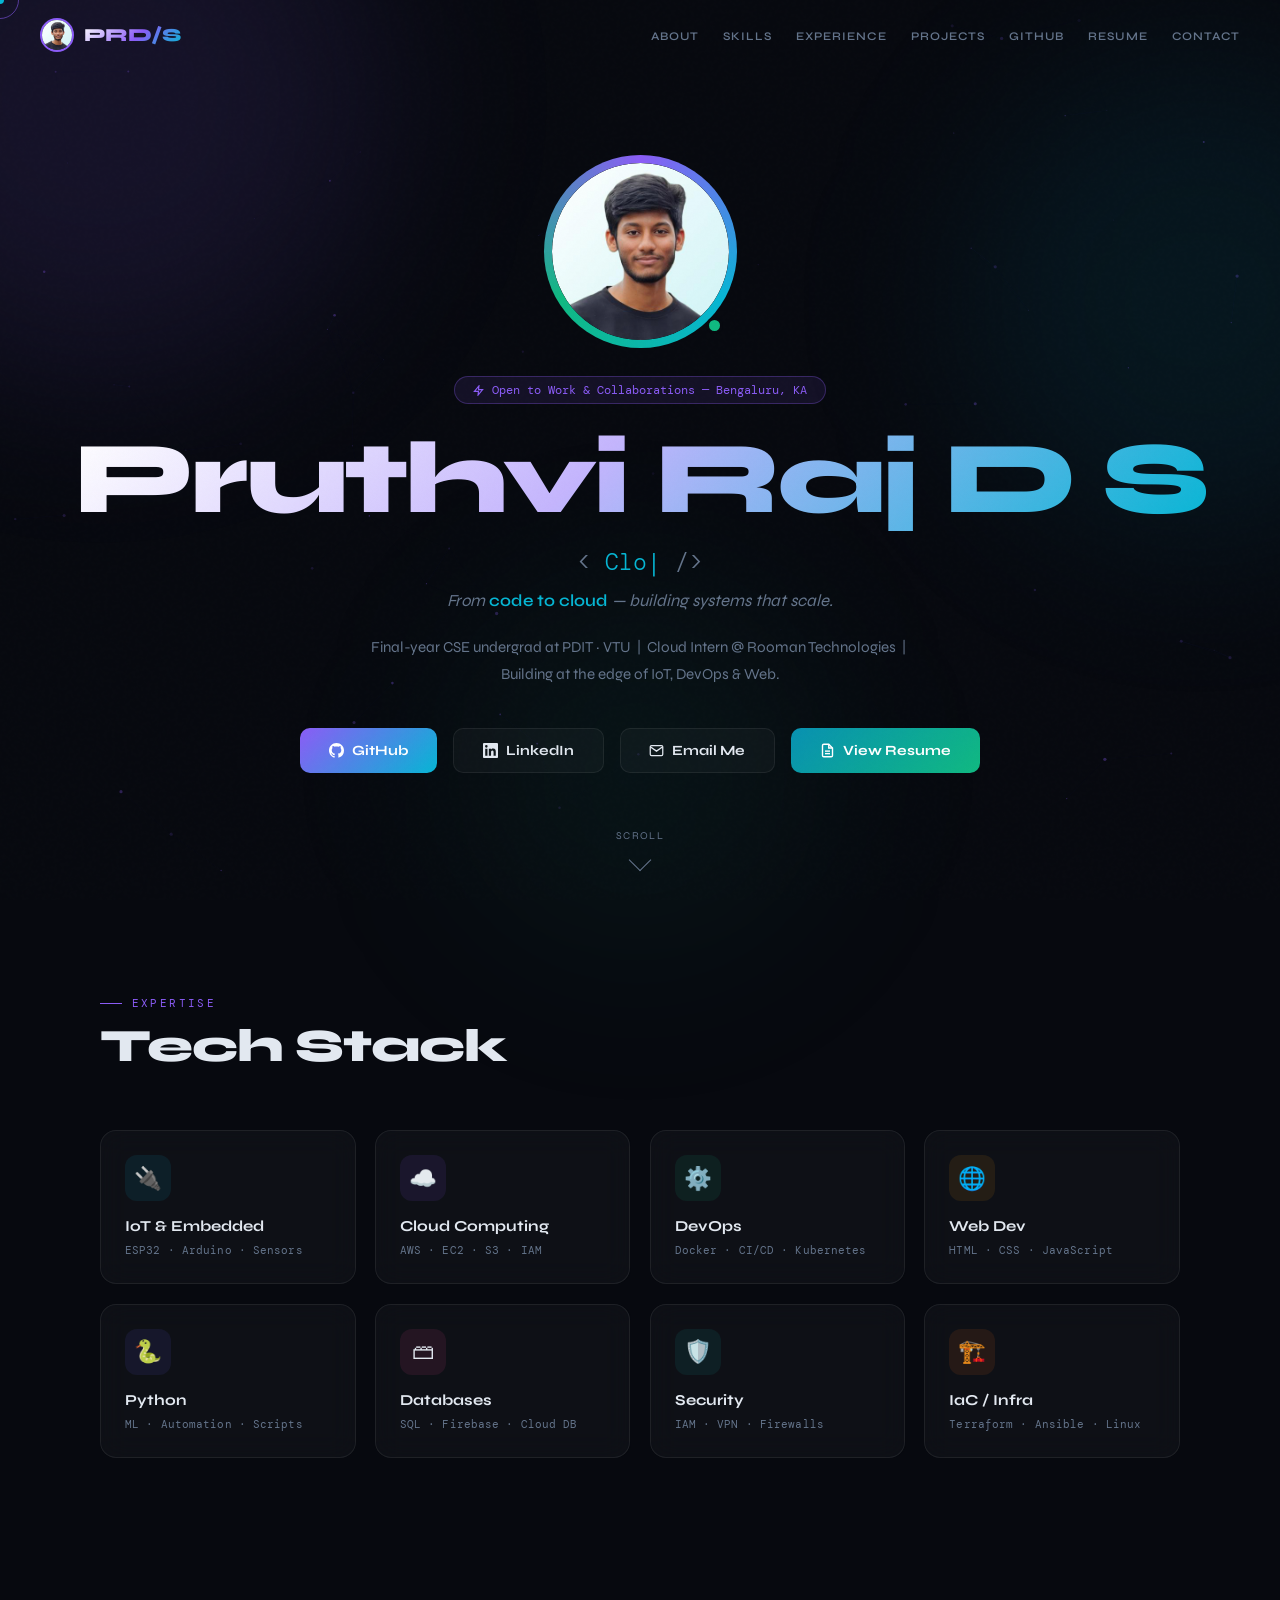
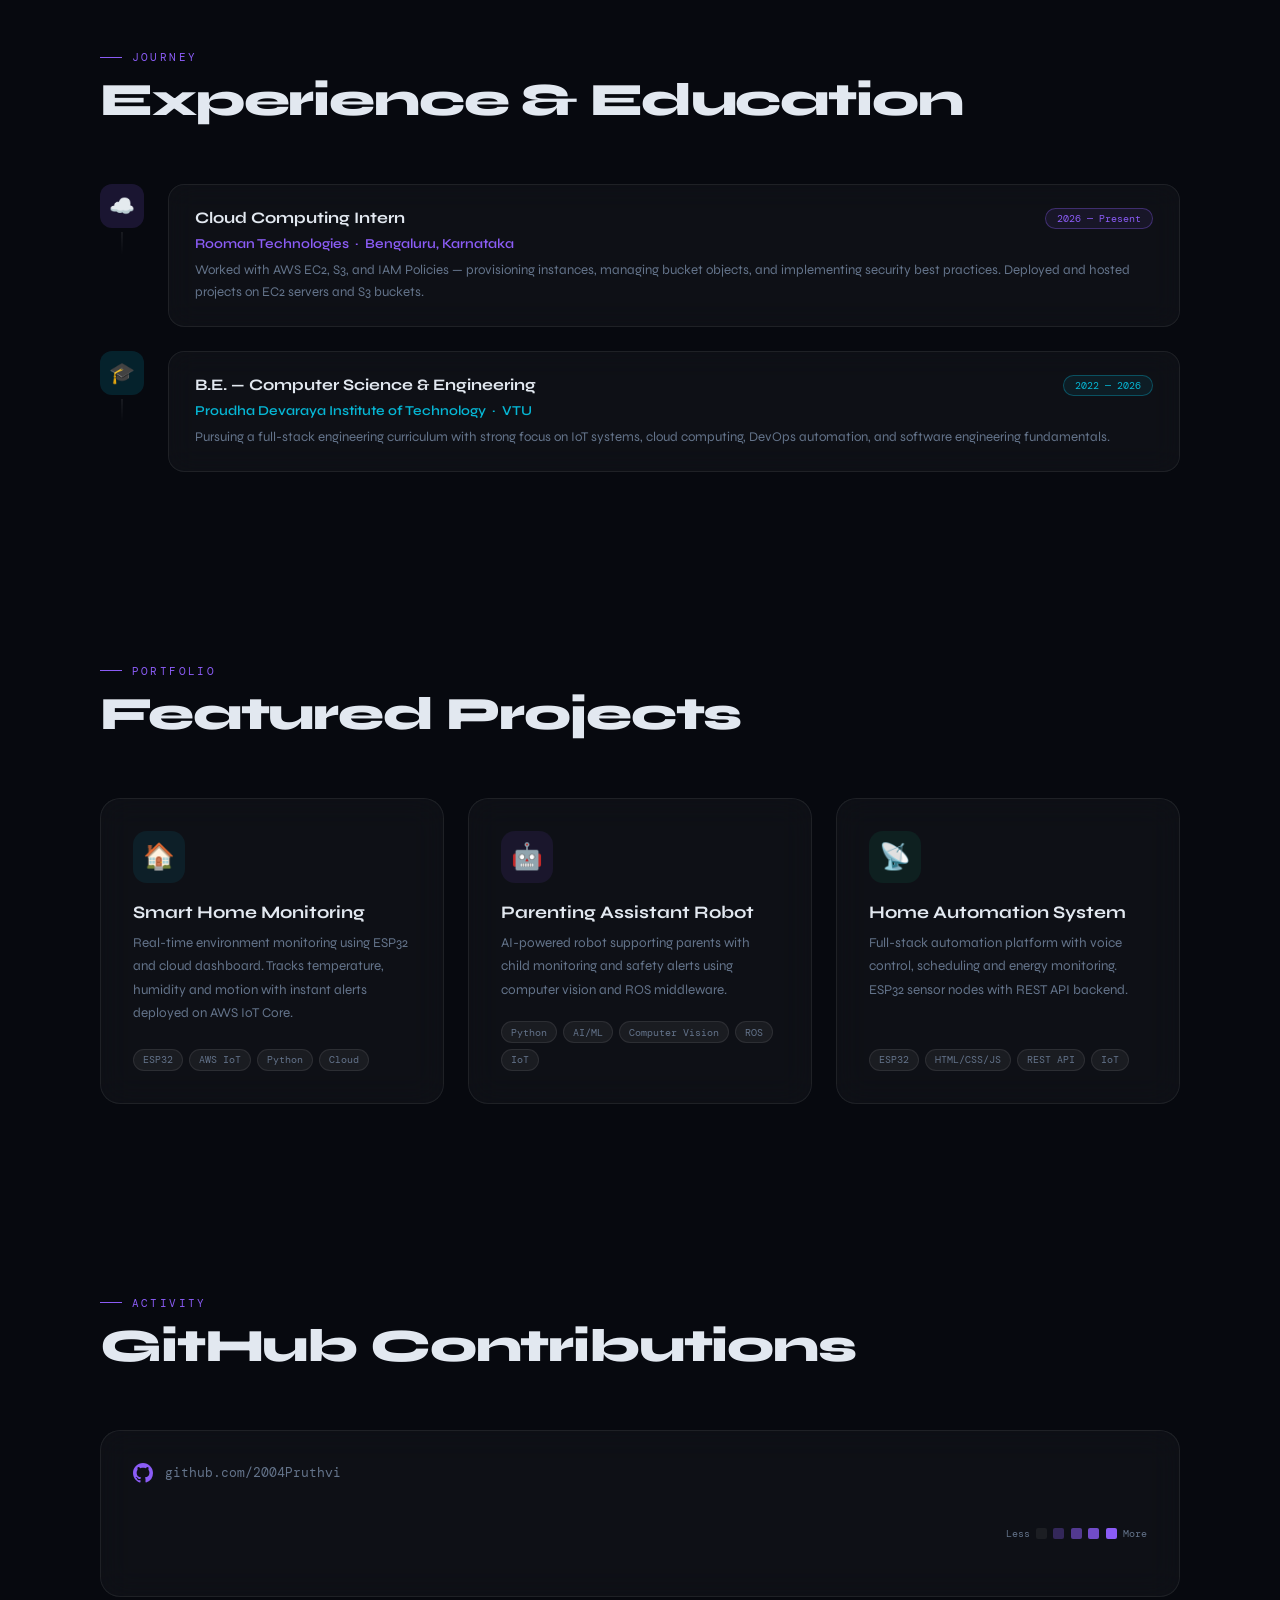
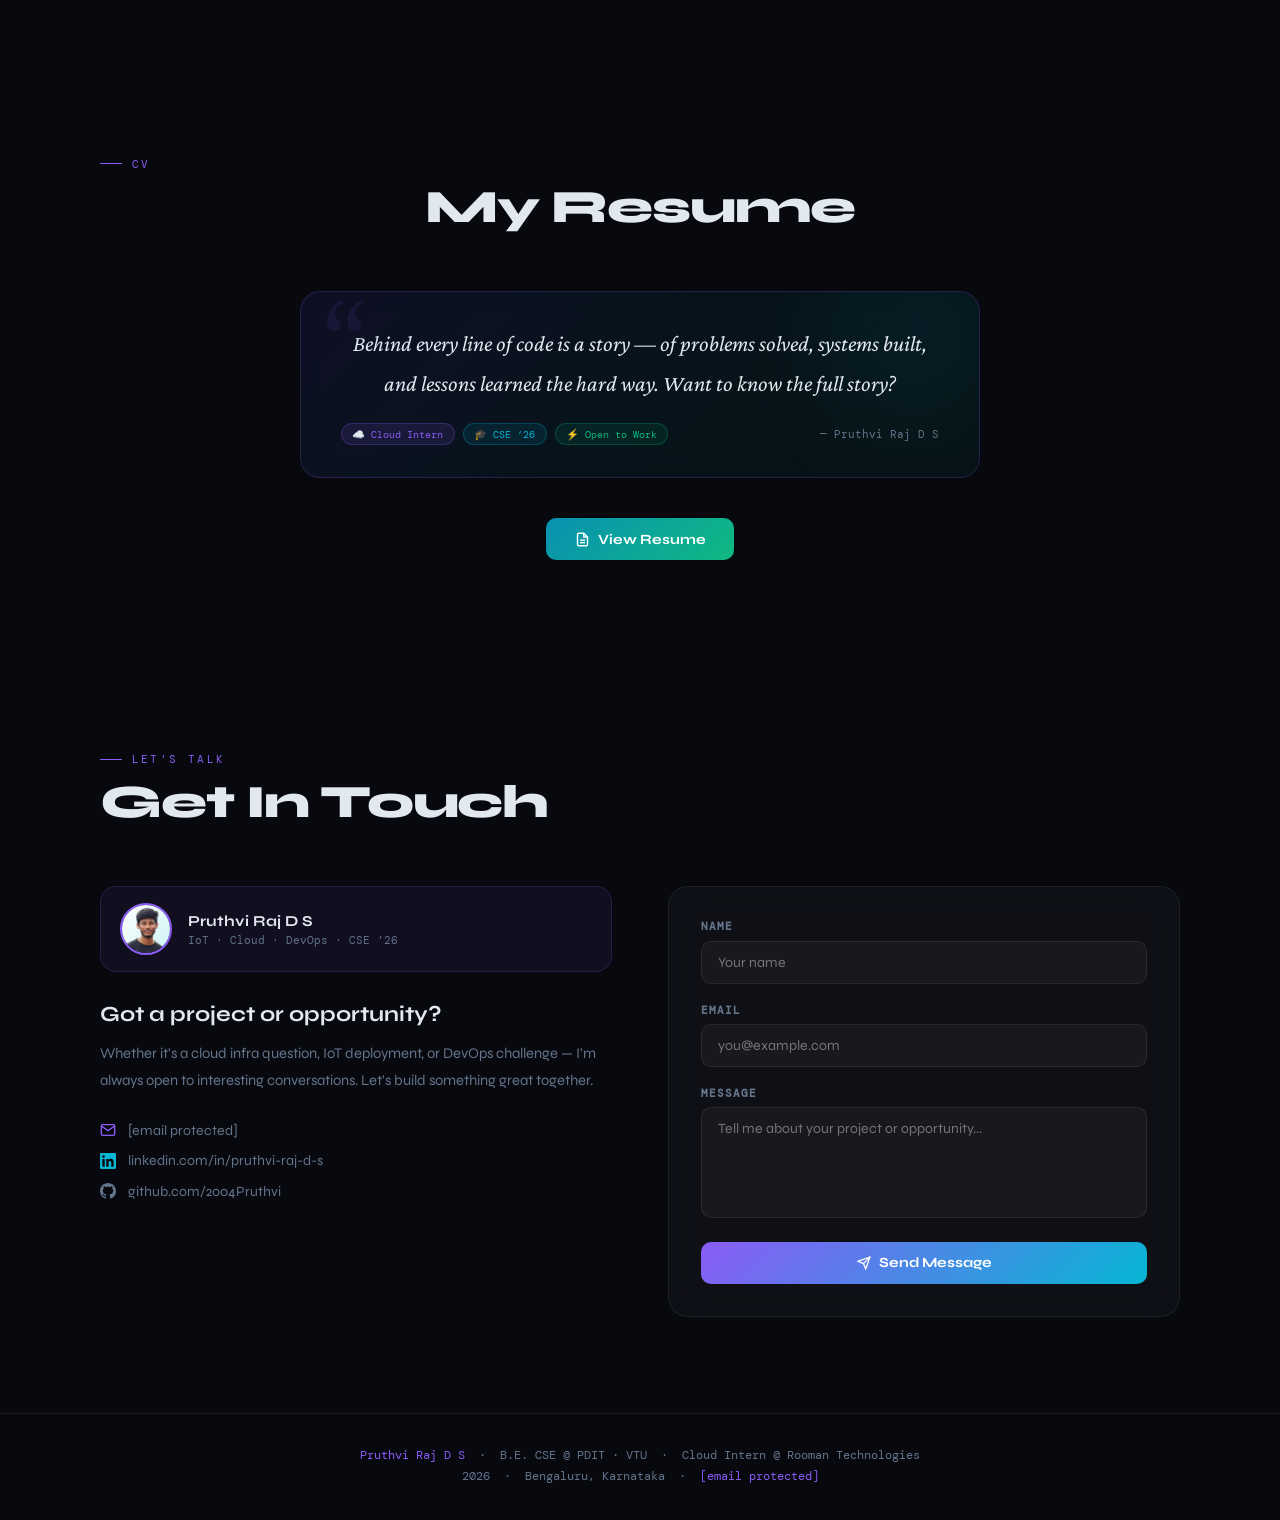
==== index.html @ de591450 "Add files via upload" ====
<!DOCTYPE html>
<!--
  =====================================================
  index.html — Pruthvi Raj D S Portfolio Website
  =====================================================
  This is the MAIN FILE of the portfolio.
  It holds all the content — the text, images,
  buttons, and structure of every section.

  Think of it like the skeleton of the website:
    - index.html  → the BONES (structure & content)
    - style.css   → the SKIN  (how it looks)
    - script.js   → the BRAIN (how it moves & reacts)
    - photo.jpg   → the FACE  (profile photo)

  All 4 files must be in the same folder for the
  website to work properly!

  Written by Pruthvi Raj D S
  =====================================================
-->
<html lang="en">
<head>
<meta charset="UTF-8"/>
<meta name="viewport" content="width=device-width,initial-scale=1.0"/>
<title>Pruthvi Raj D S — Portfolio</title>
<link rel="preconnect" href="https://fonts.googleapis.com">
<link href="https://fonts.googleapis.com/css2?family=Syne:wght@400;600;700;800&family=DM+Mono:ital,wght@0,300;0,400;1,300&family=Crimson+Pro:ital,wght@0,400;0,600;1,400;1,600&display=swap" rel="stylesheet">
<link rel="stylesheet" href="style.css"/></style>
</head>
<body>
<div id="cur-dot"></div>
<div id="cur-ring"></div>
<canvas id="particles"></canvas>
<nav id="navbar">
  <div class="nav-brand">
    <img class="nav-avatar" src="photo.jpg" alt="Pruthvi"/>
    <span class="nav-logo">PRD/S</span>
  </div>
  <ul class="nav-links">
    <li><a href="#about">About</a></li>
    <li><a href="#skills">Skills</a></li>
    <li><a href="#experience">Experience</a></li>
    <li><a href="#projects">Projects</a></li>
    <li><a href="#github">GitHub</a></li>
    <li><a href="#resume">Resume</a></li>
    <li><a href="#contact">Contact</a></li>
  </ul>
  <button class="hamburger" id="ham"><span></span><span></span><span></span></button>
</nav>
<div class="mob-menu" id="mobMenu">
  <button class="mob-close" id="mobClose">&#x2715;</button>
  <a href="#about" class="mob-link">About</a>
  <a href="#skills" class="mob-link">Skills</a>
  <a href="#experience" class="mob-link">Experience</a>
  <a href="#projects" class="mob-link">Projects</a>
  <a href="#github" class="mob-link">GitHub</a>
  <a href="#resume" class="mob-link">Resume</a>
  <a href="#contact" class="mob-link">Contact</a>
</div>
<section id="about">
  <div class="blob b1"></div><div class="blob b2"></div><div class="blob b3"></div>
  <div class="avatar-wrap">
    <div class="avatar-ring"></div>
    <div class="avatar-inner"><img src="photo.jpg" alt="Pruthvi Raj D S"/></div>
    <div class="avatar-status"></div>
  </div>
  <div class="hero-badge">
    <svg width="11" height="11" viewBox="0 0 24 24" fill="none" stroke="currentColor" stroke-width="2.5"><polygon points="13 2 3 14 12 14 11 22 21 10 12 10 13 2"/></svg>
    Open to Work &amp; Collaborations &mdash; Bengaluru, KA
  </div>
  <h1 class="hero-name">Pruthvi Raj D S</h1>
  <p class="hero-role">&lt;&nbsp;<span class="typed" id="typed"></span><span class="cursor-blink">|</span>&nbsp;/&gt;</p>
  <p class="hero-tagline">From <em>code to cloud</em> &mdash; building systems that scale.</p>
  <p class="hero-desc">Final-year CSE undergrad at PDIT &middot; VTU &nbsp;|&nbsp; Cloud Intern @ Rooman Technologies &nbsp;|&nbsp; Building at the edge of IoT, DevOps &amp; Web.</p>
  <div class="hero-ctas">
    <a href="https://github.com/2004Pruthvi" target="_blank" class="btn-p">
      <svg width="15" height="15" viewBox="0 0 24 24" fill="currentColor"><path d="M12 0C5.37 0 0 5.37 0 12c0 5.31 3.435 9.795 8.205 11.385.6.105.825-.255.825-.57 0-.285-.015-1.23-.015-2.235-3.015.555-3.795-.735-4.035-1.41-.135-.345-.72-1.41-1.23-1.695-.42-.225-1.02-.78-.015-.795.945-.015 1.62.87 1.845 1.23 1.08 1.815 2.805 1.305 3.495.99.105-.78.42-1.305.765-1.605-2.67-.3-5.46-1.335-5.46-5.925 0-1.305.465-2.385 1.23-3.225-.12-.3-.54-1.53.12-3.18 0 0 1.005-.315 3.3 1.23.96-.27 1.98-.405 3-.405s2.04.135 3 .405c2.295-1.56 3.3-1.23 3.3-1.23.66 1.65.24 2.88.12 3.18.765.84 1.23 1.905 1.23 3.225 0 4.605-2.805 5.625-5.475 5.925.435.375.81 1.095.81 2.22 0 1.605-.015 2.895-.015 3.3 0 .315.225.69.825.57A12.02 12.02 0 0024 12c0-6.63-5.37-12-12-12z"/></svg>GitHub
    </a>
    <a href="https://www.linkedin.com/in/pruthvi-raj-d-s-a53172363" target="_blank" class="btn-g">
      <svg width="15" height="15" viewBox="0 0 24 24" fill="currentColor"><path d="M20.447 20.452h-3.554v-5.569c0-1.328-.027-3.037-1.852-3.037-1.853 0-2.136 1.445-2.136 2.939v5.667H9.351V9h3.414v1.561h.046c.477-.9 1.637-1.85 3.37-1.85 3.601 0 4.267 2.37 4.267 5.455v6.286zM5.337 7.433a2.062 2.062 0 01-2.063-2.065 2.064 2.064 0 112.063 2.065zm1.782 13.019H3.555V9h3.564v11.452zM22.225 0H1.771C.792 0 0 .774 0 1.729v20.542C0 23.227.792 24 1.771 24h20.451C23.2 24 24 23.227 24 22.271V1.729C24 .774 23.2 0 22.222 0h.003z"/></svg>LinkedIn
    </a>
    <a href="/cdn-cgi/l/email-protection#f4848681809c829d86959ec0c2c6c4c4c0b49399959d98da979b99" class="btn-g">
      <svg width="15" height="15" viewBox="0 0 24 24" fill="none" stroke="currentColor" stroke-width="2"><path d="M4 4h16c1.1 0 2 .9 2 2v12c0 1.1-.9 2-2 2H4c-1.1 0-2-.9-2-2V6c0-1.1.9-2 2-2z"/><polyline points="22,6 12,13 2,6"/></svg>Email Me
    </a>
    <a href="#resume" class="btn-p" style="background:linear-gradient(135deg,#0891b2,#10b981)">
      <svg width="15" height="15" viewBox="0 0 24 24" fill="none" stroke="currentColor" stroke-width="2.2"><path d="M14 2H6a2 2 0 0 0-2 2v16a2 2 0 0 0 2 2h12a2 2 0 0 0 2-2V8z"/><polyline points="14 2 14 8 20 8"/><line x1="16" y1="13" x2="8" y2="13"/><line x1="16" y1="17" x2="8" y2="17"/></svg>View Resume
    </a>
  </div>
  <div class="scroll-hint"><span>SCROLL</span><div class="scroll-arrow"></div></div>
</section>
<!-- ═══════════════════════════════════════
     TECH STACK SECTION
     Shows 8 skill cards (IoT, Cloud, DevOps etc).
     Cards are built by JavaScript in script.js.
══════════════════════════════════════════ -->
<section id="skills">
  <div class="container">
    <div class="reveal"><p class="sec-label">Expertise</p><h2 class="sec-title">Tech Stack</h2></div>
    <div class="skills-grid" id="skillsGrid"></div>
  </div>
</section>
<!-- ═══════════════════════════════════════
     EXPERIENCE & EDUCATION SECTION
     Timeline showing internship at Rooman
     Technologies and college education.
══════════════════════════════════════════ -->
<section id="experience">
  <div class="container">
    <div class="reveal"><p class="sec-label">Journey</p><h2 class="sec-title">Experience &amp; Education</h2></div>
    <div class="timeline">
      <div class="tl-item reveal" style="transition-delay:.05s">
        <div class="tl-icon-col"><div class="tl-dot" style="background:rgba(139,92,246,.15)">&#9729;&#65039;</div><div class="tl-line"></div></div>
        <div class="tl-body">
          <div class="tl-top"><div class="tl-title">Cloud Computing Intern</div><span class="tl-badge" style="color:var(--purple);border-color:rgba(139,92,246,.35);background:rgba(139,92,246,.08)">2026 &mdash; Present</span></div>
          <div class="tl-org" style="color:var(--purple)">Rooman Technologies &nbsp;&middot;&nbsp; Bengaluru, Karnataka</div>
          <div class="tl-desc">Worked with AWS EC2, S3, and IAM Policies &mdash; provisioning instances, managing bucket objects, and implementing security best practices. Deployed and hosted projects on EC2 servers and S3 buckets.</div>
        </div>
      </div>
      <div class="tl-item reveal" style="transition-delay:.12s">
        <div class="tl-icon-col"><div class="tl-dot" style="background:rgba(6,182,212,.15)">&#127891;</div><div class="tl-line"></div></div>
        <div class="tl-body">
          <div class="tl-top"><div class="tl-title">B.E. &mdash; Computer Science &amp; Engineering</div><span class="tl-badge" style="color:var(--cyan);border-color:rgba(6,182,212,.35);background:rgba(6,182,212,.08)">2022 &mdash; 2026</span></div>
          <div class="tl-org" style="color:var(--cyan)">Proudha Devaraya Institute of Technology &nbsp;&middot;&nbsp; VTU</div>
          <div class="tl-desc">Pursuing a full-stack engineering curriculum with strong focus on IoT systems, cloud computing, DevOps automation, and software engineering fundamentals.</div>
        </div>
      </div>
    </div>
  </div>
</section>
<!-- ═══════════════════════════════════════
     FEATURED PROJECTS SECTION
     Shows project cards built by JavaScript.
     Cards glow with color when you hover.
══════════════════════════════════════════ -->
<section id="projects">
  <div class="container">
    <div class="reveal"><p class="sec-label">Portfolio</p><h2 class="sec-title">Featured Projects</h2></div>
    <div class="projects-grid" id="projectsGrid"></div>
  </div>
</section>
<!-- ═══════════════════════════════════════
     GITHUB CONTRIBUTIONS SECTION
     Shows LIVE data from GitHub:
       - Contribution heatmap (green squares)
       - GitHub stats card (stars, commits etc)
       - Top programming languages card
     These are images that load from the internet.
══════════════════════════════════════════ -->
<section id="github">
  <div class="container">
    <div class="reveal"><p class="sec-label">Activity</p><h2 class="sec-title">GitHub Contributions</h2></div>
    <div class="reveal gh-card" style="transition-delay:.1s">
      <div class="gh-header">
        <svg width="20" height="20" viewBox="0 0 24 24" fill="#8b5cf6"><path d="M12 0C5.37 0 0 5.37 0 12c0 5.31 3.435 9.795 8.205 11.385.6.105.825-.255.825-.57 0-.285-.015-1.23-.015-2.235-3.015.555-3.795-.735-4.035-1.41-.135-.345-.72-1.41-1.23-1.695-.42-.225-1.02-.78-.015-.795.945-.015 1.62.87 1.845 1.23 1.08 1.815 2.805 1.305 3.495.99.105-.78.42-1.305.765-1.605-2.67-.3-5.46-1.335-5.46-5.925 0-1.305.465-2.385 1.23-3.225-.12-.3-.54-1.53.12-3.18 0 0 1.005-.315 3.3 1.23.96-.27 1.98-.405 3-.405s2.04.135 3 .405c2.295-1.56 3.3-1.23 3.3-1.23.66 1.65.24 2.88.12 3.18.765.84 1.23 1.905 1.23 3.225 0 4.605-2.805 5.625-5.475 5.925.435.375.81 1.095.81 2.22 0 1.605-.015 2.895-.015 3.3 0 .315.225.69.825.57A12.02 12.02 0 0024 12c0-6.63-5.37-12-12-12z"/></svg>
        <span class="gh-user">github.com/2004Pruthvi</span>
      </div>
      <div class="contrib-wrap">
        <img src="https://ghchart.rshah.org/8b5cf6/2004Pruthvi" alt="GitHub Contributions" style="width:100%;min-height:112px;border-radius:8px;display:block" onerror="this.style.display='none'"/>
      </div>
      <div class="contrib-legend">
        <span>Less</span>
        <div class="leg-cell" style="background:rgba(255,255,255,.06)"></div>
        <div class="leg-cell" style="background:rgba(139,92,246,.3)"></div>
        <div class="leg-cell" style="background:rgba(139,92,246,.55)"></div>
        <div class="leg-cell" style="background:rgba(139,92,246,.8)"></div>
        <div class="leg-cell" style="background:rgba(139,92,246,1)"></div>
        <span>More</span>
      </div>
      <div style="width:100%;display:flex;flex-wrap:wrap;gap:1rem;margin-top:1.5rem">
        <img src="https://github-readme-stats.vercel.app/api?username=2004Pruthvi&show_icons=true&theme=transparent&title_color=8b5cf6&text_color=94a3b8&icon_color=06b6d4&border_color=ffffff15&bg_color=00000000&count_private=true" alt="GitHub Stats" style="height:160px;border-radius:12px;flex:1;min-width:240px" onerror="this.style.display='none'"/>
        <img src="https://github-readme-stats.vercel.app/api/top-langs/?username=2004Pruthvi&layout=compact&theme=transparent&title_color=8b5cf6&text_color=94a3b8&border_color=ffffff15&bg_color=00000000&langs_count=8&card_width=400" alt="Top Languages" style="height:160px;border-radius:12px;flex:1;min-width:240px" onerror="this.style.display='none'"/>
      </div>
    </div>
  </div>
</section>
<!-- ═══════════════════════════════════════
     RESUME / CV SECTION
     Hidden by default — shows when you click
     "View Resume". Contains the full CV with
     education, work experience, skills, and projects.
     The "Download as PDF" button opens a print dialog.
══════════════════════════════════════════ -->
<section id="resume" style="padding:4rem 2rem 6rem">
  <div class="container">
    <div class="reveal" style="text-align:center">
      <p class="sec-label">CV</p>
      <h2 class="sec-title">My Resume</h2>
      <div style="max-width:680px;margin:0 auto 2.5rem;background:linear-gradient(135deg,rgba(79,70,229,.1),rgba(8,145,178,.08),rgba(16,185,129,.06));border:1px solid rgba(139,92,246,.2);border-radius:20px;padding:2rem 2.5rem;position:relative;overflow:hidden;backdrop-filter:blur(12px)">
        <div style="position:absolute;top:-10px;left:20px;font-size:7rem;line-height:1;color:rgba(139,92,246,.1);font-family:'Crimson Pro',Georgia,serif;pointer-events:none">&ldquo;</div>
        <div style="position:absolute;width:200px;height:200px;border-radius:50%;background:rgba(6,182,212,.06);filter:blur(50px);top:-60px;right:-40px;pointer-events:none"></div>
        <p style="font-family:'Crimson Pro',Georgia,serif;font-size:clamp(1.1rem,2.5vw,1.4rem);font-style:italic;color:var(--text);line-height:1.8;position:relative;z-index:1;margin-bottom:1.2rem">
          Behind every line of code is a story &mdash; of problems solved, systems built, and lessons learned the hard way. Want to know the full story?
        </p>
        <div style="display:flex;align-items:center;justify-content:space-between;flex-wrap:wrap;gap:1rem;position:relative;z-index:1">
          <div style="display:flex;flex-wrap:wrap;gap:.5rem">
            <span style="font-family:'DM Mono',monospace;font-size:.65rem;padding:.2rem .65rem;border-radius:999px;background:rgba(139,92,246,.12);border:1px solid rgba(139,92,246,.25);color:var(--purple)">&#9729;&#65039; Cloud Intern</span>
            <span style="font-family:'DM Mono',monospace;font-size:.65rem;padding:.2rem .65rem;border-radius:999px;background:rgba(6,182,212,.1);border:1px solid rgba(6,182,212,.25);color:var(--cyan)">&#127891; CSE &rsquo;26</span>
            <span style="font-family:'DM Mono',monospace;font-size:.65rem;padding:.2rem .65rem;border-radius:999px;background:rgba(16,185,129,.1);border:1px solid rgba(16,185,129,.25);color:var(--green)">&#9889; Open to Work</span>
          </div>
          <p style="font-family:'DM Mono',monospace;font-size:.68rem;color:var(--muted)">&mdash; Pruthvi Raj D S</p>
        </div>
      </div>
      <button onclick="toggleResume()" id="resumeToggleBtn" class="btn-p" style="background:linear-gradient(135deg,#0891b2,#10b981);margin:0 auto">
        <svg width="15" height="15" viewBox="0 0 24 24" fill="none" stroke="currentColor" stroke-width="2.2"><path d="M14 2H6a2 2 0 0 0-2 2v16a2 2 0 0 0 2 2h12a2 2 0 0 0 2-2V8z"/><polyline points="14 2 14 8 20 8"/><line x1="16" y1="13" x2="8" y2="13"/><line x1="16" y1="17" x2="8" y2="17"/></svg>
        <span id="resumeBtnText">View Resume</span>
      </button>
    </div>
    <div id="resumeContent" style="display:none;margin-top:2rem">
      <div style="display:flex;justify-content:flex-end;margin-bottom:1.25rem;gap:.75rem;flex-wrap:wrap">
        <button onclick="printResume()" class="btn-p" style="background:linear-gradient(135deg,#0891b2,#10b981)">
          <svg width="15" height="15" viewBox="0 0 24 24" fill="none" stroke="currentColor" stroke-width="2.2"><path d="M21 15v4a2 2 0 0 1-2 2H5a2 2 0 0 1-2-2v-4"/><polyline points="7 10 12 15 17 10"/><line x1="12" y1="15" x2="12" y2="3"/></svg>
          Download as PDF
        </button>
      </div>
      <div class="resume-paper">
        <div class="r-header">
          <div class="r-photo-ring"><div class="r-photo-inner"><img src="photo.jpg" alt="Pruthvi Raj D S"/></div></div>
          <div class="r-info">
            <div class="r-name">Pruthvi Raj D S</div>
            <div class="r-role">Cloud Computing Intern &nbsp;·&nbsp; Full-Stack Developer</div>
            <div class="r-contacts">
              <div class="r-contact-item"><svg viewBox="0 0 24 24" fill="none" stroke="currentColor" stroke-width="2"><path d="M4 4h16c1.1 0 2 .9 2 2v12c0 1.1-.9 2-2 2H4c-1.1 0-2-.9-2-2V6c0-1.1.9-2 2-2z"/><polyline points="22,6 12,13 2,6"/></svg><a href="/cdn-cgi/l/email-protection" class="__cf_email__" data-cfemail="d3a3a1a6a7bba5baa1b2b9e7e5e1e3e3e793b4beb2babffdb0bcbe">[email&#160;protected]</a></div>
              <div class="r-contact-item"><svg viewBox="0 0 24 24" fill="none" stroke="currentColor" stroke-width="2"><path d="M9 19c-5 1.5-5-2.5-7-3m14 6v-3.87a3.37 3.37 0 0 0-.94-2.61c3.14-.35 6.44-1.54 6.44-7A5.44 5.44 0 0 0 20 4.77 5.07 5.07 0 0 0 19.91 1S18.73.65 16 2.48a13.38 13.38 0 0 0-7 0C6.27.65 5.09 1 5.09 1A5.07 5.07 0 0 0 5 4.77a5.44 5.44 0 0 0-1.5 3.78c0 5.42 3.3 6.61 6.44 7A3.37 3.37 0 0 0 9 18.13V22"/></svg>github.com/2004Pruthvi</div>
              <div class="r-contact-item"><svg viewBox="0 0 24 24" fill="none" stroke="currentColor" stroke-width="2"><path d="M21 10c0 7-9 13-9 13s-9-6-9-13a9 9 0 0 1 18 0z"/><circle cx="12" cy="10" r="3"/></svg>Bengaluru, Karnataka</div>
            </div>
          </div>
        </div>
        <div class="r-body">
          <div class="r-left">
            <div class="r-section">
              <div class="r-sec-title"><svg viewBox="0 0 24 24" fill="none" stroke="currentColor" stroke-width="2"><path d="M22 10v6M2 10l10-5 10 5-10 5z"/><path d="M6 12v5c3 3 9 3 12 0v-5"/></svg>Education</div>
              <div class="edu-list">
                <div class="edu-card"><div class="edu-year">2026</div><div class="edu-degree">B.E. &mdash; Computer Science &amp; Engineering</div><div class="edu-school">Proudha Devaraya Institute of Technology</div><div class="edu-uni">Visvesvaraya Technological University, Belagavi</div></div>
                <div class="edu-card"><div class="edu-year">2022</div><div class="edu-degree">PUC &mdash; Science</div><div class="edu-school">Smiore Vyasapuri Composite PU College</div><div class="edu-uni">Karnataka School Examination &amp; Assessment Board</div></div>
                <div class="edu-card"><div class="edu-year">2020</div><div class="edu-degree">SSLC</div><div class="edu-school">Smiore Vyasapuri High School</div><div class="edu-uni">Karnataka Secondary Education Examination Board</div></div>
              </div>
            </div>
            <div class="r-section">
              <div class="r-sec-title"><svg viewBox="0 0 24 24" fill="none" stroke="currentColor" stroke-width="2"><polyline points="16 18 22 12 16 6"/><polyline points="8 6 2 12 8 18"/></svg>Technical Skills</div>
              <div class="skills-list-r">
                <div class="skill-row-r"><span class="skill-name-r">Python</span><div class="skill-bar-bg"><div class="skill-bar-fill" style="width:88%"></div></div></div>
                <div class="skill-row-r"><span class="skill-name-r">Cloud / AWS</span><div class="skill-bar-bg"><div class="skill-bar-fill" style="width:82%"></div></div></div>
                <div class="skill-row-r"><span class="skill-name-r">IoT / ESP32</span><div class="skill-bar-bg"><div class="skill-bar-fill" style="width:85%"></div></div></div>
                <div class="skill-row-r"><span class="skill-name-r">DevOps</span><div class="skill-bar-bg"><div class="skill-bar-fill" style="width:75%"></div></div></div>
                <div class="skill-row-r"><span class="skill-name-r">HTML/CSS/JS</span><div class="skill-bar-bg"><div class="skill-bar-fill" style="width:90%"></div></div></div>
                <div class="skill-row-r"><span class="skill-name-r">Git / Linux</span><div class="skill-bar-bg"><div class="skill-bar-fill" style="width:80%"></div></div></div>
              </div>
            </div>
            <div class="r-section">
              <div class="r-sec-title"><svg viewBox="0 0 24 24" fill="none" stroke="currentColor" stroke-width="2"><rect x="2" y="3" width="20" height="14" rx="2"/><line x1="8" y1="21" x2="16" y2="21"/><line x1="12" y1="17" x2="12" y2="21"/></svg>Technologies</div>
              <div class="skill-chips">
                <span class="chip">Python</span><span class="chip">AWS</span><span class="chip cyan">IoT</span><span class="chip cyan">ESP32</span>
                <span class="chip green">Docker</span><span class="chip green">CI/CD</span><span class="chip amber">Vagrant</span><span class="chip amber">Linux</span>
                <span class="chip">Git</span><span class="chip cyan">Scripting</span><span class="chip green">DevOps</span><span class="chip">OpenCV</span><span class="chip">JavaScript</span>
              </div>
            </div>
            <div class="r-section">
              <div class="r-sec-title"><svg viewBox="0 0 24 24" fill="none" stroke="currentColor" stroke-width="2"><circle cx="12" cy="12" r="10"/><line x1="2" y1="12" x2="22" y2="12"/><path d="M12 2a15.3 15.3 0 0 1 4 10 15.3 15.3 0 0 1-4 10 15.3 15.3 0 0 1-4-10 15.3 15.3 0 0 1 4-10z"/></svg>Languages</div>
              <div class="skill-chips"><span class="chip">English</span><span class="chip cyan">Hindi</span><span class="chip green">Kannada</span></div>
            </div>
            <div class="r-section">
              <div class="r-sec-title"><svg viewBox="0 0 24 24" fill="none" stroke="currentColor" stroke-width="2"><path d="M20.84 4.61a5.5 5.5 0 0 0-7.78 0L12 5.67l-1.06-1.06a5.5 5.5 0 0 0-7.78 7.78l1.06 1.06L12 21.23l7.78-7.78 1.06-1.06a5.5 5.5 0 0 0 0-7.78z"/></svg>Interests</div>
              <div class="skill-chips">
                <span class="chip">Reading</span><span class="chip cyan">Travelling</span><span class="chip green">Cooking</span>
                <span class="chip amber">Plantation</span><span class="chip">Gaming</span><span class="chip purple">Coding</span><span class="chip cyan">Wall Art</span>
              </div>
            </div>
            <div class="r-section">
              <div class="r-sec-title"><svg viewBox="0 0 24 24" fill="none" stroke="currentColor" stroke-width="2"><path d="M20 21v-2a4 4 0 0 0-4-4H8a4 4 0 0 0-4 4v2"/><circle cx="12" cy="7" r="4"/></svg>Personal Details</div>
              <div class="personal-list">
                <div class="personal-row"><span class="personal-key">Father</span><span class="personal-val">Shankar Naik</span></div>
                <div class="personal-row"><span class="personal-key">DOB</span><span class="personal-val">04th June 2004</span></div>
                <div class="personal-row"><span class="personal-key">Nationality</span><span class="personal-val">Indian</span></div>
                <div class="personal-row"><span class="personal-key">Marital</span><span class="personal-val">Single</span></div>
                <div class="personal-row"><span class="personal-key">Address</span><span class="personal-val">Ward No.18, Mariyammana Halli Thanda, Hospet, Vijayanagara</span></div>
              </div>
            </div>
          </div>
          <div class="r-right">
            <p class="r-objective">To pursue a challenging career in Computer Science Engineering where I can utilize my coding, analytical, and innovative skills to develop efficient software solutions &mdash; bridging the gap between embedded hardware and intelligent cloud-connected systems.</p>
            <div class="r-section">
              <div class="r-sec-title"><svg viewBox="0 0 24 24" fill="none" stroke="currentColor" stroke-width="2"><rect x="2" y="7" width="20" height="14" rx="2"/><path d="M16 21V5a2 2 0 0 0-2-2h-4a2 2 0 0 0-2 2v16"/></svg>Work Experience</div>
              <div class="tl-list-r">
                <div class="tl-r-item">
                  <div class="tl-r-dot-col"><div class="tl-r-dot" style="background:linear-gradient(135deg,#4f46e5,#0891b2)"></div><div class="tl-r-line"></div></div>
                  <div class="tl-r-body">
                    <div class="tl-r-header"><div class="tl-r-title">Cloud Computing Intern</div><span class="tl-r-date">2026 &mdash; Present</span></div>
                    <div class="tl-r-org">Rooman Technologies &nbsp;&middot;&nbsp; Bengaluru, Karnataka</div>
                    <div class="tl-r-desc">Worked with AWS EC2, S3, and IAM Policies &mdash; provisioning instances, managing bucket objects, and implementing security best practices. Hosted and deployed projects on EC2 and S3.</div>
                    <div class="tl-r-tags"><span class="r-tag">AWS EC2</span><span class="r-tag">AWS S3</span><span class="r-tag">IAM Policies</span><span class="r-tag">Cloud Hosting</span><span class="r-tag">DevOps</span></div>
                  </div>
                </div>
              </div>
            </div>
            <div class="r-section">
              <div class="r-sec-title"><svg viewBox="0 0 24 24" fill="none" stroke="currentColor" stroke-width="2"><polygon points="12 2 2 7 12 12 22 7 12 2"/><polyline points="2 17 12 22 22 17"/><polyline points="2 12 12 17 22 12"/></svg>Projects</div>
              <div class="tl-list-r">
                <div class="tl-r-item">
                  <div class="tl-r-dot-col"><div class="tl-r-dot" style="background:#7c3aed"></div><div class="tl-r-line"></div></div>
                  <div class="tl-r-body">
                    <div class="tl-r-header"><div class="tl-r-title">AI Sketch Calc <span style="font-size:.68rem;font-weight:500;color:#6366f1">(Major)</span></div></div>
                    <div class="tl-r-desc">AI-based calculator accepting canvas drawings for arithmetic operations. Focused on intuitive interaction and simplified UI design.</div>
                    <div class="tl-r-tags"><span class="r-tag">Python</span><span class="r-tag">AI/ML</span><span class="r-tag">Canvas</span><span class="r-tag">Computer Vision</span></div>
                    <a href="https://github.com/2004Pruthvi" target="_blank" class="r-gh-link"><svg viewBox="0 0 24 24" fill="currentColor"><path d="M12 0C5.37 0 0 5.37 0 12c0 5.31 3.435 9.795 8.205 11.385.6.105.825-.255.825-.57 0-.285-.015-1.23-.015-2.235-3.015.555-3.795-.735-4.035-1.41-.135-.345-.72-1.41-1.23-1.695-.42-.225-1.02-.78-.015-.795.945-.015 1.62.87 1.845 1.23 1.08 1.815 2.805 1.305 3.495.99.105-.78.42-1.305.765-1.605-2.67-.3-5.46-1.335-5.46-5.925 0-1.305.465-2.385 1.23-3.225-.12-.3-.54-1.53.12-3.18 0 0 1.005-.315 3.3 1.23.96-.27 1.98-.405 3-.405s2.04.135 3 .405c2.295-1.56 3.3-1.23 3.3-1.23.66 1.65.24 2.88.12 3.18.765.84 1.23 1.905 1.23 3.225 0 4.605-2.805 5.625-5.475 5.925.435.375.81 1.095.81 2.22 0 1.605-.015 2.895-.015 3.3 0 .315.225.69.825.57A12.02 12.02 0 0024 12c0-6.63-5.37-12-12-12z"/></svg> View on GitHub</a>
                  </div>
                </div>
                <div class="tl-r-item">
                  <div class="tl-r-dot-col"><div class="tl-r-dot" style="background:#0891b2"></div><div class="tl-r-line"></div></div>
                  <div class="tl-r-body">
                    <div class="tl-r-header"><div class="tl-r-title">Smart Parenting Assistance Robot <span style="font-size:.68rem;font-weight:500;color:#6366f1">(Major)</span></div></div>
                    <div class="tl-r-desc">IoT robotic assistant for child safety monitoring. Integrated Raspberry Pi 3B+, sensors and AI modules for voice response and real-time monitoring.</div>
                    <div class="tl-r-tags"><span class="r-tag">IoT</span><span class="r-tag">Raspberry Pi</span><span class="r-tag">AI</span><span class="r-tag">Voice Recognition</span></div>
                    <a href="https://github.com/2004Pruthvi" target="_blank" class="r-gh-link"><svg viewBox="0 0 24 24" fill="currentColor"><path d="M12 0C5.37 0 0 5.37 0 12c0 5.31 3.435 9.795 8.205 11.385.6.105.825-.255.825-.57 0-.285-.015-1.23-.015-2.235-3.015.555-3.795-.735-4.035-1.41-.135-.345-.72-1.41-1.23-1.695-.42-.225-1.02-.78-.015-.795.945-.015 1.62.87 1.845 1.23 1.08 1.815 2.805 1.305 3.495.99.105-.78.42-1.305.765-1.605-2.67-.3-5.46-1.335-5.46-5.925 0-1.305.465-2.385 1.23-3.225-.12-.3-.54-1.53.12-3.18 0 0 1.005-.315 3.3 1.23.96-.27 1.98-.405 3-.405s2.04.135 3 .405c2.295-1.56 3.3-1.23 3.3-1.23.66 1.65.24 2.88.12 3.18.765.84 1.23 1.905 1.23 3.225 0 4.605-2.805 5.625-5.475 5.925.435.375.81 1.095.81 2.22 0 1.605-.015 2.895-.015 3.3 0 .315.225.69.825.57A12.02 12.02 0 0024 12c0-6.63-5.37-12-12-12z"/></svg> View on GitHub</a>
                  </div>
                </div>
                <div class="tl-r-item">
                  <div class="tl-r-dot-col"><div class="tl-r-dot" style="background:#10b981"></div><div class="tl-r-line"></div></div>
                  <div class="tl-r-body">
                    <div class="tl-r-header"><div class="tl-r-title">Speech to Text Transcriber <span style="font-size:.68rem;font-weight:500;color:#64748b">(Mini)</span></div></div>
                    <div class="tl-r-desc">Voice recognition system converting spoken input into digital text using Python SpeechRecognition and NLP libraries.</div>
                    <div class="tl-r-tags"><span class="r-tag">Python</span><span class="r-tag">NLP</span><span class="r-tag">SpeechRecognition</span></div>
                    <a href="https://github.com/2004Pruthvi" target="_blank" class="r-gh-link"><svg viewBox="0 0 24 24" fill="currentColor"><path d="M12 0C5.37 0 0 5.37 0 12c0 5.31 3.435 9.795 8.205 11.385.6.105.825-.255.825-.57 0-.285-.015-1.23-.015-2.235-3.015.555-3.795-.735-4.035-1.41-.135-.345-.72-1.41-1.23-1.695-.42-.225-1.02-.78-.015-.795.945-.015 1.62.87 1.845 1.23 1.08 1.815 2.805 1.305 3.495.99.105-.78.42-1.305.765-1.605-2.67-.3-5.46-1.335-5.46-5.925 0-1.305.465-2.385 1.23-3.225-.12-.3-.54-1.53.12-3.18 0 0 1.005-.315 3.3 1.23.96-.27 1.98-.405 3-.405s2.04.135 3 .405c2.295-1.56 3.3-1.23 3.3-1.23.66 1.65.24 2.88.12 3.18.765.84 1.23 1.905 1.23 3.225 0 4.605-2.805 5.625-5.475 5.925.435.375.81 1.095.81 2.22 0 1.605-.015 2.895-.015 3.3 0 .315.225.69.825.57A12.02 12.02 0 0024 12c0-6.63-5.37-12-12-12z"/></svg> View on GitHub</a>
                  </div>
                </div>
                <div class="tl-r-item">
                  <div class="tl-r-dot-col"><div class="tl-r-dot" style="background:#f59e0b"></div></div>
                  <div class="tl-r-body">
                    <div class="tl-r-header"><div class="tl-r-title">Handwritten to Text Converter <span style="font-size:.68rem;font-weight:500;color:#64748b">(Mini)</span></div></div>
                    <div class="tl-r-desc">AI system to recognize and convert handwritten text into digital format using Python and OpenCV.</div>
                    <div class="tl-r-tags"><span class="r-tag">Python</span><span class="r-tag">OpenCV</span><span class="r-tag">AI/ML</span></div>
                    <a href="https://github.com/2004Pruthvi" target="_blank" class="r-gh-link"><svg viewBox="0 0 24 24" fill="currentColor"><path d="M12 0C5.37 0 0 5.37 0 12c0 5.31 3.435 9.795 8.205 11.385.6.105.825-.255.825-.57 0-.285-.015-1.23-.015-2.235-3.015.555-3.795-.735-4.035-1.41-.135-.345-.72-1.41-1.23-1.695-.42-.225-1.02-.78-.015-.795.945-.015 1.62.87 1.845 1.23 1.08 1.815 2.805 1.305 3.495.99.105-.78.42-1.305.765-1.605-2.67-.3-5.46-1.335-5.46-5.925 0-1.305.465-2.385 1.23-3.225-.12-.3-.54-1.53.12-3.18 0 0 1.005-.315 3.3 1.23.96-.27 1.98-.405 3-.405s2.04.135 3 .405c2.295-1.56 3.3-1.23 3.3-1.23.66 1.65.24 2.88.12 3.18.765.84 1.23 1.905 1.23 3.225 0 4.605-2.805 5.625-5.475 5.925.435.375.81 1.095.81 2.22 0 1.605-.015 2.895-.015 3.3 0 .315.225.69.825.57A12.02 12.02 0 0024 12c0-6.63-5.37-12-12-12z"/></svg> View on GitHub</a>
                  </div>
                </div>
              </div>
            </div>
            <div class="r-section">
              <div class="r-sec-title"><svg viewBox="0 0 24 24" fill="none" stroke="currentColor" stroke-width="2"><path d="M17 21v-2a4 4 0 0 0-4-4H5a4 4 0 0 0-4 4v2"/><circle cx="9" cy="7" r="4"/><path d="M23 21v-2a4 4 0 0 0-3-3.87"/><path d="M16 3.13a4 4 0 0 1 0 7.75"/></svg>Interpersonal Skills</div>
              <div class="soft-grid">
                <div class="soft-item"><div class="soft-dot"></div>Excellent communication &amp; presentation</div>
                <div class="soft-item"><div class="soft-dot"></div>Team collaboration &amp; leadership</div>
                <div class="soft-item"><div class="soft-dot"></div>Problem-solving &amp; analytical thinking</div>
                <div class="soft-item"><div class="soft-dot"></div>Adaptability to new technologies</div>
                <div class="soft-item"><div class="soft-dot"></div>Effective time management</div>
                <div class="soft-item"><div class="soft-dot"></div>Active listening &amp; open to feedback</div>
              </div>
            </div>
            <div class="currently-learning">
              <div class="cl-label">&#9889; Currently Learning</div>
              <div class="cl-text">Actively exploring DevOps tools and automation workflows to strengthen cloud deployment pipelines.</div>
              <div class="cl-chips"><span class="cl-chip">Kubernetes</span><span class="cl-chip">Terraform</span><span class="cl-chip">Ansible</span><span class="cl-chip">GitHub Actions</span><span class="cl-chip">Jenkins CI/CD</span><span class="cl-chip">Shell Scripting</span></div>
            </div>
            <div class="declaration">
              <div class="decl-text">I hereby declare that the above information furnished is true and correct to the best of my knowledge and belief.</div>
              <div class="decl-sig">Pruthvi Raj D S</div>
            </div>
          </div>
        </div>
      </div>
    </div>
  </div>
</section>
<!-- ═══════════════════════════════════════
     CONTACT SECTION
     Left side: contact info and social links.
     Right side: a form that sends messages to
     pruthviraj462004@gmail.com via Formspree.
══════════════════════════════════════════ -->
<section id="contact">
  <div class="container">
    <div class="reveal"><p class="sec-label">Let's Talk</p><h2 class="sec-title">Get In Touch</h2></div>
    <div class="contact-grid">
      <div class="reveal" style="transition-delay:.05s">
        <div class="contact-info">
          <div class="profile-card">
            <img src="photo.jpg" alt="Pruthvi Raj D S"/>
            <div><div class="pc-name">Pruthvi Raj D S</div><div class="pc-role">IoT &middot; Cloud &middot; DevOps &middot; CSE &rsquo;26</div></div>
          </div>
          <h3>Got a project or opportunity?</h3>
          <p>Whether it's a cloud infra question, IoT deployment, or DevOps challenge &mdash; I'm always open to interesting conversations. Let's build something great together.</p>
          <div class="contact-links">
            <a href="/cdn-cgi/l/email-protection#74040601001c021d06151e404246444440341319151d185a171b19" class="c-link"><svg width="16" height="16" viewBox="0 0 24 24" fill="none" stroke="#8b5cf6" stroke-width="2"><path d="M4 4h16c1.1 0 2 .9 2 2v12c0 1.1-.9 2-2 2H4c-1.1 0-2-.9-2-2V6c0-1.1.9-2 2-2z"/><polyline points="22,6 12,13 2,6"/></svg><span class="__cf_email__" data-cfemail="81f1f3f4f5e9f7e8f3e0ebb5b7b3b1b1b5c1e6ece0e8edafe2eeec">[email&#160;protected]</span></a>
            <a href="https://www.linkedin.com/in/pruthvi-raj-d-s-a53172363" target="_blank" class="c-link"><svg width="16" height="16" viewBox="0 0 24 24" fill="#06b6d4"><path d="M20.447 20.452h-3.554v-5.569c0-1.328-.027-3.037-1.852-3.037-1.853 0-2.136 1.445-2.136 2.939v5.667H9.351V9h3.414v1.561h.046c.477-.9 1.637-1.85 3.37-1.85 3.601 0 4.267 2.37 4.267 5.455v6.286zM5.337 7.433a2.062 2.062 0 01-2.063-2.065 2.064 2.064 0 112.063 2.065zm1.782 13.019H3.555V9h3.564v11.452zM22.225 0H1.771C.792 0 0 .774 0 1.729v20.542C0 23.227.792 24 1.771 24h20.451C23.2 24 24 23.227 24 22.271V1.729C24 .774 23.2 0 22.222 0h.003z"/></svg>linkedin.com/in/pruthvi-raj-d-s</a>
            <a href="https://github.com/2004Pruthvi" target="_blank" class="c-link"><svg width="16" height="16" viewBox="0 0 24 24" fill="#64748b"><path d="M12 0C5.37 0 0 5.37 0 12c0 5.31 3.435 9.795 8.205 11.385.6.105.825-.255.825-.57 0-.285-.015-1.23-.015-2.235-3.015.555-3.795-.735-4.035-1.41-.135-.345-.72-1.41-1.23-1.695-.42-.225-1.02-.78-.015-.795.945-.015 1.62.87 1.845 1.23 1.08 1.815 2.805 1.305 3.495.99.105-.78.42-1.305.765-1.605-2.67-.3-5.46-1.335-5.46-5.925 0-1.305.465-2.385 1.23-3.225-.12-.3-.54-1.53.12-3.18 0 0 1.005-.315 3.3 1.23.96-.27 1.98-.405 3-.405s2.04.135 3 .405c2.295-1.56 3.3-1.23 3.3-1.23.66 1.65.24 2.88.12 3.18.765.84 1.23 1.905 1.23 3.225 0 4.605-2.805 5.625-5.475 5.925.435.375.81 1.095.81 2.22 0 1.605-.015 2.895-.015 3.3 0 .315.225.69.825.57A12.02 12.02 0 0024 12c0-6.63-5.37-12-12-12z"/></svg>github.com/2004Pruthvi</a>
          </div>
        </div>
      </div>
      <div class="reveal" style="transition-delay:.15s">
        <div class="glass-form">
          <div id="formWrap">
            <div class="f-group"><label class="f-label">Name</label><input class="f-input" id="fname" type="text" placeholder="Your name" autocomplete="off"/><p class="f-error" id="err-name"></p></div>
            <div class="f-group"><label class="f-label">Email</label><input class="f-input" id="femail" type="email" placeholder="you@example.com" autocomplete="off"/><p class="f-error" id="err-email"></p></div>
            <div class="f-group"><label class="f-label">Message</label><textarea class="f-input" id="fmsg" rows="5" placeholder="Tell me about your project or opportunity..."></textarea><p class="f-error" id="err-msg"></p></div>
            <button class="btn-p" id="sendBtn" style="width:100%;justify-content:center">
              <svg width="14" height="14" viewBox="0 0 24 24" fill="none" stroke="currentColor" stroke-width="2.2"><line x1="22" y1="2" x2="11" y2="13"/><polygon points="22 2 15 22 11 13 2 9 22 2"/></svg>
              Send Message
            </button>
          </div>
          <div id="formSuccess" class="f-success" style="display:none">
            <svg width="36" height="36" viewBox="0 0 24 24" fill="none" stroke="#10b981" stroke-width="2" style="display:block;margin:0 auto .75rem"><path d="M22 11.08V12a10 10 0 1 1-5.93-9.14"/><polyline points="22 4 12 14.01 9 11.01"/></svg>
            Message sent! I'll get back to you soon.
          </div>
        </div>
      </div>
    </div>
  </div>
</section>
<!-- ═══════════════════════════════════════
     FOOTER — bottom of the page
══════════════════════════════════════════ -->
<footer>
  <p>
    <span class="hl">Pruthvi Raj D S</span> &nbsp;&middot;&nbsp; B.E. CSE @ PDIT &middot; VTU &nbsp;&middot;&nbsp; Cloud Intern @ Rooman Technologies<br/>
    <span id="yr"></span> &nbsp;&middot;&nbsp; Bengaluru, Karnataka &nbsp;&middot;&nbsp;
    <a href="/cdn-cgi/l/email-protection#215153545549574853404b15171311111561464c40484d0f424e4c" style="color:var(--purple)"><span class="__cf_email__" data-cfemail="86f6f4f3f2eef0eff4e7ecb2b0b4b6b6b2c6e1ebe7efeaa8e5e9eb">[email&#160;protected]</span></a>
  </p>
</footer>
<!-- ═══════════════════════════════════════
     JAVASCRIPT FILE
     Load script.js LAST (after all HTML is built)
     so the JS can find all the elements on the page.
══════════════════════════════════════════ -->
<script src="script.js"></script>
</body>
</html>
---- style.css ----
/*
  =====================================================
  style.css — All the Looks of Pruthvi's Portfolio
  =====================================================
  This file controls how EVERYTHING LOOKS on the
  website. Things like:
    - Colors, fonts, and sizes
    - Dark background and glowing effects
    - How cards look and animate
    - Layout on different screen sizes (mobile, tablet, desktop)

  Written by Pruthvi Raj D S
  =====================================================
*/


/* ─────────────────────────────────────────────────────
   SECTION 1: RESET & COLOR VARIABLES
   
   First, we remove all the default styles that browsers
   add (like margins and padding) so we start fresh.
   
   Then we define our "color palette" as variables.
   Instead of writing "#8b5cf6" everywhere, we can
   just write "var(--purple)" — much easier to update!
───────────────────────────────────────────────────── */
*,*::before,*::after{box-sizing:border-box;margin:0;padding:0}
:root{
  --bg:#07090f;--glass:rgba(255,255,255,0.03);--gb:rgba(255,255,255,0.07);
  --purple:#8b5cf6;--cyan:#06b6d4;--green:#10b981;--amber:#f59e0b;--pink:#ec4899;
  --text:#e2e8f0;--muted:#64748b;
  --paper:#ffffff;--paper-text:#1a1a2e;--paper-muted:#4a5568;
  --paper-accent:#4f46e5;--paper-accent2:#0891b2;--paper-border:#e2e8f0;
}
html{scroll-behavior:smooth}
body{background:var(--bg);color:var(--text);font-family:'Syne',sans-serif;overflow-x:hidden;cursor:none}
::-webkit-scrollbar{width:4px}
::-webkit-scrollbar-track{background:var(--bg)}
::-webkit-scrollbar-thumb{background:var(--purple);border-radius:2px}
a{cursor:none;text-decoration:none;color:inherit}
button{cursor:none;font-family:'Syne',sans-serif}

/* ─────────────────────────────────────────────────────
   SECTION 2: CUSTOM CURSOR
   The small dot and ring that replace the normal arrow cursor.
   They are fixed to the screen (stay in place when scrolling)
   and always appear on top of everything else (z-index: 9999).
───────────────────────────────────────────────────── */
#cur-dot{position:fixed;top:0;left:0;z-index:9999;width:8px;height:8px;border-radius:50%;background:var(--cyan);pointer-events:none;transform:translate(-50%,-50%)}
#cur-ring{position:fixed;top:0;left:0;z-index:9998;width:38px;height:38px;border-radius:50%;border:1.5px solid rgba(139,92,246,.55);pointer-events:none;transition:width .2s,height .2s,border-color .2s;transform:translate(-50%,-50%)}
#cur-ring.hov{width:54px;height:54px;border-color:var(--cyan)}

/* ─────────────────────────────────────────────────────
   SECTION 3: PARTICLE CANVAS
   The canvas is a transparent layer that covers the whole
   screen. The JavaScript draws moving dots on it.
───────────────────────────────────────────────────── */
#particles{position:fixed;inset:0;z-index:0;pointer-events:none;opacity:.6}
body::after{content:'';position:fixed;inset:0;z-index:1;pointer-events:none;background-image:url("data:image/svg+xml,%3Csvg viewBox='0 0 256 256' xmlns='http://www.w3.org/2000/svg'%3E%3Cfilter id='n'%3E%3CfeTurbulence type='fractalNoise' baseFrequency='0.9' numOctaves='4' stitchTiles='stitch'/%3E%3C/filter%3E%3Crect width='100%25' height='100%25' filter='url(%23n)' opacity='0.04'/%3E%3C/svg%3E");opacity:.35}

/* ─────────────────────────────────────────────────────
   SECTION 4: BACKGROUND BLOBS
   Giant blurry colored circles that give the page a
   colorful "mesh gradient" glow in the background.
   They are too blurry to have sharp edges — that's intentional!
───────────────────────────────────────────────────── */
.blob{position:absolute;border-radius:50%;filter:blur(90px);pointer-events:none;z-index:0}
.b1{width:560px;height:560px;top:-180px;left:-180px;background:rgba(139,92,246,.11)}
.b2{width:480px;height:480px;top:60px;right:-160px;background:rgba(6,182,212,.08)}
.b3{width:380px;height:380px;bottom:-60px;left:35%;background:rgba(16,185,129,.06)}

/* ─────────────────────────────────────────────────────
   SECTION 5: NAVIGATION BAR
   The bar at the very top of the page with all the links.
   It's "fixed" so it stays at the top when you scroll.
   When you scroll down, it gets a glassy blur background.
───────────────────────────────────────────────────── */
nav{position:fixed;top:0;left:0;right:0;z-index:100;padding:1.1rem 2.5rem;display:flex;align-items:center;justify-content:space-between;transition:background .35s}
nav.scrolled{background:rgba(7,9,15,.9);backdrop-filter:blur(22px);border-bottom:1px solid var(--gb)}
.nav-brand{display:flex;align-items:center;gap:.6rem}
.nav-avatar{width:34px;height:34px;border-radius:50%;object-fit:cover;object-position:center top;border:2px solid var(--purple)}
.nav-logo{font-size:1.15rem;font-weight:800;letter-spacing:-.02em;background:linear-gradient(135deg,#fff 0%,var(--purple) 55%,var(--cyan) 100%);-webkit-background-clip:text;-webkit-text-fill-color:transparent}
.nav-links{display:flex;gap:1.5rem;list-style:none;align-items:center}
.nav-links a{font-size:.73rem;font-weight:600;letter-spacing:.09em;text-transform:uppercase;color:var(--muted);transition:color .2s}
.nav-links a:hover{color:var(--text)}
.hamburger{display:none;background:none;border:none;color:var(--text);padding:.25rem}
.hamburger span{display:block;width:22px;height:2px;background:var(--text);margin:5px 0;transition:all .3s;border-radius:2px}
.hamburger.open span:nth-child(1){transform:translateY(7px) rotate(45deg)}
.hamburger.open span:nth-child(2){opacity:0}
.hamburger.open span:nth-child(3){transform:translateY(-7px) rotate(-45deg)}
.mob-menu{display:none;position:fixed;inset:0;z-index:99;background:rgba(7,9,15,.97);flex-direction:column;align-items:center;justify-content:center;gap:2.5rem}
.mob-menu.open{display:flex}
.mob-menu a{font-size:2rem;font-weight:800;color:var(--text);text-transform:capitalize}
.mob-close{position:absolute;top:1.5rem;right:1.5rem;background:none;border:none;color:var(--text);font-size:1.5rem}

/* ─────────────────────────────────────────────────────
   SECTION 6: SCROLL REVEAL ANIMATION
   Elements with class "reveal" start invisible and slightly
   below their final position. When JavaScript adds the "in"
   class (after they scroll into view), they fade and slide up.
───────────────────────────────────────────────────── */
.reveal{opacity:0;transform:translateY(28px);transition:opacity .7s ease,transform .7s ease}
.reveal.in{opacity:1;transform:translateY(0)}

/* ─────────────────────────────────────────────────────
   SECTION 7: HERO SECTION AVATAR (Profile Photo)
   The spinning rainbow ring around the profile photo.
   The ring uses "conic-gradient" which is like a color
   wheel that spins continuously using @keyframes spin.
───────────────────────────────────────────────────── */
.avatar-wrap{position:relative;width:185px;height:185px;margin:0 auto 2rem;animation:fadeUp .9s .05s ease both}
.avatar-ring{position:absolute;inset:-4px;border-radius:50%;background:conic-gradient(from 0deg,var(--purple),var(--cyan),var(--green),var(--purple));animation:spin 5s linear infinite;z-index:0}
.avatar-inner{position:absolute;inset:4px;border-radius:50%;background:var(--bg);z-index:1;overflow:hidden}
.avatar-inner img{width:100%;height:100%;object-fit:cover;object-position:center top;border-radius:50%;display:block}
.avatar-status{position:absolute;bottom:10px;right:10px;width:17px;height:17px;background:var(--green);border-radius:50%;border:3px solid var(--bg);z-index:2;animation:pulse-dot 2.2s ease infinite}
@keyframes spin{to{transform:rotate(360deg)}}
@keyframes pulse-dot{0%,100%{box-shadow:0 0 0 0 rgba(16,185,129,.55)}50%{box-shadow:0 0 0 9px rgba(16,185,129,0)}}
@keyframes fadeDown{from{opacity:0;transform:translateY(-18px)}to{opacity:1;transform:translateY(0)}}
@keyframes fadeUp{from{opacity:0;transform:translateY(26px)}to{opacity:1;transform:translateY(0)}}
@keyframes bob{0%,100%{opacity:.35;transform:translateY(0)}50%{opacity:1;transform:translateY(5px)}}
@keyframes blink{0%,100%{opacity:1}50%{opacity:0}}

/* ─────────────────────────────────────────────────────
   SECTION 8: HERO / ABOUT SECTION
   The first big section you see — fills the full screen height.
   Contains the name, typing animation, tagline, and buttons.
───────────────────────────────────────────────────── */
#about{min-height:100vh;display:flex;flex-direction:column;align-items:center;justify-content:center;text-align:center;padding:7rem 2rem 5rem;position:relative;z-index:1}
.hero-badge{display:inline-flex;align-items:center;gap:.5rem;background:rgba(139,92,246,.1);border:1px solid rgba(139,92,246,.3);border-radius:999px;padding:.35rem 1.1rem;font-family:'DM Mono',monospace;font-size:.72rem;color:var(--purple);margin-bottom:1.5rem;animation:fadeDown .8s ease both}
.hero-name{font-size:clamp(2.8rem,8vw,6.5rem);font-weight:800;line-height:1;letter-spacing:-.035em;background:linear-gradient(135deg,#fff 0%,#c4b5fd 45%,var(--cyan) 100%);-webkit-background-clip:text;-webkit-text-fill-color:transparent;animation:fadeUp .9s .1s ease both}
.hero-role{font-size:clamp(1rem,2.8vw,1.45rem);color:var(--muted);margin-top:1rem;font-family:'DM Mono',monospace;font-weight:300;animation:fadeUp .9s .2s ease both}
.typed{color:var(--cyan)}
.cursor-blink{animation:blink 1s step-end infinite;color:var(--cyan)}
.hero-tagline{margin-top:.85rem;font-size:clamp(.85rem,1.8vw,1.05rem);color:var(--muted);font-style:italic;animation:fadeUp .9s .25s ease both;max-width:560px}
.hero-tagline em{color:var(--cyan);font-style:normal;font-weight:600}
.hero-desc{max-width:540px;color:var(--muted);font-size:.95rem;line-height:1.8;margin:1.4rem auto 0;animation:fadeUp .9s .3s ease both}
.hero-ctas{display:flex;gap:1rem;margin-top:2.5rem;flex-wrap:wrap;justify-content:center;animation:fadeUp .9s .4s ease both}
.btn-p{display:inline-flex;align-items:center;gap:.5rem;padding:.8rem 1.8rem;border-radius:10px;font-weight:700;font-size:.88rem;background:linear-gradient(135deg,var(--purple),var(--cyan));color:#fff;border:none;transition:transform .2s,box-shadow .2s}
.btn-p:hover{transform:translateY(-3px);box-shadow:0 0 36px rgba(139,92,246,.45)}
.btn-g{display:inline-flex;align-items:center;gap:.5rem;padding:.8rem 1.8rem;border-radius:10px;font-weight:700;font-size:.88rem;background:var(--glass);color:var(--text);border:1px solid var(--gb);transition:transform .2s,border-color .2s,box-shadow .2s}
.btn-g:hover{transform:translateY(-3px);border-color:var(--purple);box-shadow:0 0 28px rgba(139,92,246,.2)}
.scroll-hint{position:absolute;bottom:2rem;display:flex;flex-direction:column;align-items:center;gap:.4rem;color:var(--muted);font-size:.65rem;letter-spacing:.14em;animation:bob 2.5s ease infinite}
.scroll-arrow{width:16px;height:16px;border-right:1.5px solid var(--muted);border-bottom:1.5px solid var(--muted);transform:rotate(45deg);margin-top:.2rem}

/* ─────────────────────────────────────────────────────
   SECTION 9: GENERAL SECTION STYLES
   Rules that apply to ALL sections on the page.
   "container" limits the max width so text doesn't
   stretch too wide on large monitors.
───────────────────────────────────────────────────── */
section{position:relative;z-index:1;padding:6rem 2rem}
.container{max-width:1080px;margin:0 auto}
.sec-label{font-family:'DM Mono',monospace;font-size:.68rem;letter-spacing:.22em;text-transform:uppercase;color:var(--purple);margin-bottom:.5rem;display:flex;align-items:center;gap:.6rem}
.sec-label::before{content:'';display:block;width:22px;height:1px;background:var(--purple)}
.sec-title{font-size:clamp(1.9rem,4vw,2.9rem);font-weight:800;letter-spacing:-.025em;margin-bottom:3.5rem}

/* ─────────────────────────────────────────────────────
   SECTION 10: TECH STACK SKILL CARDS
   A responsive grid that auto-fills with skill cards.
   Cards start invisible (for the scroll animation)
   and glow with their own color when you hover.
───────────────────────────────────────────────────── */
.skills-grid{display:grid;grid-template-columns:repeat(auto-fill,minmax(210px,1fr));gap:1.2rem}
.skill-card{background:var(--glass);border:1px solid var(--gb);border-radius:16px;padding:1.5rem;backdrop-filter:blur(14px);transition:transform .25s,box-shadow .25s,border-color .25s;opacity:0;transform:translateY(24px);animation:fadeUp .6s ease forwards;display:flex;flex-direction:column;align-items:flex-start}
.skill-card:hover{transform:translateY(-7px) scale(1.02)!important}
.skill-icon{width:46px;height:46px;border-radius:12px;display:flex;align-items:center;justify-content:center;margin-bottom:1rem;font-size:1.4rem}
.skill-name{font-weight:700;font-size:.95rem;margin-bottom:.35rem;line-height:1.3;white-space:nowrap}
.skill-sub{font-family:'DM Mono',monospace;font-size:.67rem;color:var(--muted);line-height:1.6;letter-spacing:.01em}

/* ─────────────────────────────────────────────────────
   SECTION 11: EXPERIENCE & EDUCATION TIMELINE
   The vertical line + dot + card layout that shows
   work history and education in a timeline style.
───────────────────────────────────────────────────── */
.timeline{display:flex;flex-direction:column;gap:1.5rem}
.tl-item{display:flex;gap:1.5rem;align-items:flex-start}
.tl-icon-col{display:flex;flex-direction:column;align-items:center}
.tl-dot{width:44px;height:44px;border-radius:12px;display:flex;align-items:center;justify-content:center;font-size:1.3rem;flex-shrink:0}
.tl-line{width:2px;flex:1;min-height:24px;background:linear-gradient(to bottom,var(--gb),transparent);margin-top:4px}
.tl-body{background:var(--glass);border:1px solid var(--gb);border-radius:16px;padding:1.4rem 1.6rem;flex:1;backdrop-filter:blur(14px);transition:border-color .25s,box-shadow .25s}
.tl-body:hover{border-color:rgba(139,92,246,.3);box-shadow:0 0 28px rgba(139,92,246,.1)}
.tl-top{display:flex;justify-content:space-between;align-items:flex-start;flex-wrap:wrap;gap:.5rem;margin-bottom:.4rem}
.tl-title{font-weight:700;font-size:1rem}
.tl-badge{font-family:'DM Mono',monospace;font-size:.65rem;padding:.2rem .7rem;border-radius:999px;border:1px solid;white-space:nowrap}
.tl-org{font-size:.85rem;font-weight:600;margin-bottom:.4rem}
.tl-desc{font-size:.83rem;color:var(--muted);line-height:1.7}

/* ─────────────────────────────────────────────────────
   SECTION 12: PROJECT CARDS
   Cards that show off Pruthvi's projects.
   Each card has a subtle glow that's hidden normally
   but appears when you hover (the "proj-glow" layer).
───────────────────────────────────────────────────── */
.projects-grid{display:grid;grid-template-columns:repeat(auto-fill,minmax(300px,1fr));gap:1.5rem}
.proj-card{background:var(--glass);border:1px solid var(--gb);border-radius:20px;padding:2rem;backdrop-filter:blur(16px);position:relative;overflow:hidden;transition:transform .3s,box-shadow .3s,border-color .3s;display:flex;flex-direction:column;opacity:0;transform:translateY(24px);animation:fadeUp .6s ease forwards}
.proj-card:hover{transform:translateY(-9px)!important}
.proj-glow{position:absolute;inset:0;border-radius:20px;pointer-events:none;opacity:0;transition:opacity .4s}
.proj-card:hover .proj-glow{opacity:1}
.proj-icon{width:52px;height:52px;border-radius:14px;display:flex;align-items:center;justify-content:center;margin-bottom:1.2rem;font-size:1.6rem}
.proj-title{font-size:1.1rem;font-weight:700;margin-bottom:.55rem}
.proj-desc{font-size:.84rem;color:var(--muted);line-height:1.75;margin-bottom:1.2rem;flex:1}
.tags{display:flex;flex-wrap:wrap;gap:.4rem}
.tag{font-family:'DM Mono',monospace;font-size:.63rem;padding:.2rem .55rem;border-radius:999px;background:rgba(255,255,255,.05);border:1px solid rgba(255,255,255,.08);color:var(--muted)}

/* ─────────────────────────────────────────────────────
   SECTION 13: GITHUB CONTRIBUTION SECTION
   The dark glassy card that holds the live GitHub
   contribution graph and stats images.
───────────────────────────────────────────────────── */
.gh-card{background:var(--glass);border:1px solid var(--gb);border-radius:20px;padding:2rem;backdrop-filter:blur(16px)}
.gh-header{display:flex;align-items:center;gap:.75rem;margin-bottom:1.5rem}
.gh-user{font-family:'DM Mono',monospace;font-size:.8rem;color:var(--muted)}
.contrib-wrap{overflow-x:auto;padding-bottom:.5rem}
.contrib-legend{display:flex;align-items:center;gap:.4rem;margin-top:.75rem;justify-content:flex-end}
.contrib-legend span{font-family:'DM Mono',monospace;font-size:.6rem;color:var(--muted)}
.leg-cell{width:11px;height:11px;border-radius:2px}

/* ─────────────────────────────────────────────────────
   SECTION 14: CONTACT SECTION
   Two-column layout: info on the left, form on the right.
   The form has glassy input fields that glow purple
   when you click/focus on them.
───────────────────────────────────────────────────── */
.contact-grid{display:grid;grid-template-columns:1fr 1fr;gap:3.5rem;align-items:start}
.profile-card{display:flex;align-items:center;gap:1rem;background:rgba(139,92,246,.07);border:1px solid rgba(139,92,246,.18);border-radius:16px;padding:1rem 1.2rem;margin-bottom:1.8rem}
.profile-card img{width:52px;height:52px;border-radius:50%;object-fit:cover;object-position:center top;border:2px solid var(--purple);flex-shrink:0}
.pc-name{font-weight:700;font-size:.95rem}
.pc-role{font-family:'DM Mono',monospace;font-size:.67rem;color:var(--muted);margin-top:.15rem}
.contact-info h3{font-size:1.35rem;font-weight:700;margin-bottom:.8rem}
.contact-info p{color:var(--muted);line-height:1.8;font-size:.92rem}
.contact-links{margin-top:1.8rem;display:flex;flex-direction:column;gap:.85rem}
.c-link{display:flex;align-items:center;gap:.75rem;color:var(--muted);font-size:.88rem;transition:color .2s;word-break:break-all}
.c-link:hover{color:var(--text)}
.glass-form{background:var(--glass);border:1px solid var(--gb);border-radius:20px;padding:2rem;backdrop-filter:blur(16px)}
.f-group{margin-bottom:1.2rem}
.f-label{display:block;font-size:.7rem;font-weight:600;letter-spacing:.09em;text-transform:uppercase;color:var(--muted);margin-bottom:.45rem;font-family:'DM Mono',monospace}
.f-input{width:100%;background:rgba(255,255,255,.04);border:1px solid var(--gb);border-radius:10px;padding:.75rem 1rem;color:var(--text);font-family:'Syne',sans-serif;font-size:.88rem;outline:none;transition:border-color .2s,box-shadow .2s;resize:none}
.f-input:focus{border-color:var(--purple);box-shadow:0 0 0 3px rgba(139,92,246,.12)}
.f-error{color:#f87171;font-size:.7rem;margin-top:.28rem;font-family:'DM Mono',monospace}
.f-success{text-align:center;padding:2.5rem 1rem;color:var(--green);font-weight:700;font-size:1.05rem}

/* ─────────────────────────────────────────────────────
   SECTION 15: RESUME (CV) SECTION
   The resume is styled to look like a real printed
   document — white paper background, clean typography,
   two-column layout (sidebar + main content).
───────────────────────────────────────────────────── */
#resume{padding:4rem 2rem 6rem}
.resume-paper{max-width:900px;margin:0 auto;background:var(--paper);border-radius:16px;overflow:hidden;box-shadow:0 0 0 1px rgba(255,255,255,.07),0 32px 80px rgba(0,0,0,.6),0 0 60px rgba(139,92,246,.08)}
.r-header{background:linear-gradient(135deg,#1e1b4b 0%,#312e81 40%,#1e3a5f 100%);padding:2.5rem 2.8rem 2.2rem;display:grid;grid-template-columns:auto 1fr;gap:2rem;align-items:center;position:relative;overflow:hidden}
.r-header::before{content:'';position:absolute;inset:0;background:radial-gradient(ellipse at 80% 50%,rgba(6,182,212,.15),transparent 60%),radial-gradient(ellipse at 20% 80%,rgba(139,92,246,.1),transparent 50%)}
.r-photo-ring{position:relative;z-index:1;width:110px;height:110px;flex-shrink:0}
.r-photo-ring::before{content:'';position:absolute;inset:-3px;border-radius:50%;background:conic-gradient(from 0deg,#8b5cf6,#06b6d4,#10b981,#8b5cf6);animation:spin 5s linear infinite}
.r-photo-inner{position:absolute;inset:3px;border-radius:50%;overflow:hidden;z-index:1}
.r-photo-inner img{width:100%;height:100%;object-fit:cover;object-position:center top;display:block}
.r-info{position:relative;z-index:1}
.r-name{font-size:2.2rem;font-weight:800;letter-spacing:-.025em;color:#fff;line-height:1.1}
.r-role{font-family:'DM Mono',monospace;font-size:.82rem;color:rgba(167,139,250,1);margin-top:.4rem;letter-spacing:.06em}
.r-contacts{display:flex;flex-wrap:wrap;gap:.6rem 1.4rem;margin-top:1rem}
.r-contact-item{display:flex;align-items:center;gap:.35rem;font-size:.75rem;color:rgba(203,213,225,.85);font-family:'DM Mono',monospace}
.r-contact-item svg{width:12px;height:12px;opacity:.7;flex-shrink:0}
.r-body{display:grid;grid-template-columns:1fr 2fr;background:var(--paper)}
.r-left{background:#f8fafc;border-right:1px solid var(--paper-border);padding:2rem 1.6rem}
.r-right{padding:2rem 2.2rem}
.r-sec-title{font-size:.65rem;font-weight:700;letter-spacing:.18em;text-transform:uppercase;color:var(--paper-accent);margin-bottom:1.1rem;display:flex;align-items:center;gap:.5rem;padding-bottom:.5rem;border-bottom:2px solid #e0e7ff}
.r-sec-title svg{width:13px;height:13px}
.r-section{margin-bottom:2rem}
.r-objective{font-family:'Crimson Pro',serif;font-size:1rem;line-height:1.75;color:var(--paper-muted);font-style:italic;background:#f0f4ff;border-left:3px solid var(--paper-accent);padding:.85rem 1rem;border-radius:0 8px 8px 0;margin-bottom:2rem}
.skills-list-r{display:flex;flex-direction:column;gap:.45rem;margin-bottom:1.8rem}
.skill-row-r{display:flex;align-items:center;justify-content:space-between;gap:.5rem}
.skill-name-r{font-size:.8rem;font-weight:600;color:var(--paper-text);white-space:nowrap}
.skill-bar-bg{flex:1;height:5px;background:#e2e8f0;border-radius:99px;overflow:hidden}
.skill-bar-fill{height:100%;border-radius:99px;background:linear-gradient(90deg,#4f46e5,#0891b2)}
.skill-chips{display:flex;flex-wrap:wrap;gap:.4rem;margin-bottom:1.8rem}
.chip{font-family:'DM Mono',monospace;font-size:.64rem;padding:.22rem .6rem;border-radius:999px;background:#ede9fe;color:#4f46e5;border:1px solid #c4b5fd;font-weight:500}
.chip.cyan{background:#cffafe;color:#0e7490;border-color:#a5f3fc}
.chip.green{background:#d1fae5;color:#065f46;border-color:#6ee7b7}
.chip.amber{background:#fef3c7;color:#92400e;border-color:#fcd34d}
.chip.purple{background:#ede9fe;color:#5b21b6;border-color:#a78bfa}
.edu-list{display:flex;flex-direction:column;gap:1rem;margin-bottom:1.8rem}
.edu-card{background:#fff;border:1px solid var(--paper-border);border-radius:10px;padding:.9rem 1rem;position:relative;overflow:hidden}
.edu-card::before{content:'';position:absolute;left:0;top:0;bottom:0;width:3px;background:linear-gradient(to bottom,var(--paper-accent),var(--paper-accent2))}
.edu-degree{font-size:.8rem;font-weight:700;color:var(--paper-text);line-height:1.3}
.edu-school{font-size:.72rem;color:var(--paper-accent);font-weight:600;margin-top:.2rem}
.edu-uni{font-size:.68rem;color:var(--paper-muted);margin-top:.12rem;font-family:'DM Mono',monospace}
.edu-year{position:absolute;top:.7rem;right:.8rem;font-family:'DM Mono',monospace;font-size:.62rem;background:#ede9fe;color:#4f46e5;padding:.12rem .4rem;border-radius:4px;font-weight:600}
.personal-list{display:flex;flex-direction:column;gap:.55rem;margin-bottom:1.8rem}
.personal-row{display:flex;gap:.6rem;align-items:flex-start}
.personal-key{font-size:.7rem;font-weight:700;color:var(--paper-text);min-width:80px;line-height:1.5;flex-shrink:0}
.personal-val{font-size:.7rem;color:var(--paper-muted);line-height:1.5;font-family:'DM Mono',monospace}
.tl-list-r{display:flex;flex-direction:column;gap:1.3rem}
.tl-r-item{display:flex;gap:1rem;align-items:flex-start}
.tl-r-dot-col{display:flex;flex-direction:column;align-items:center;padding-top:3px}
.tl-r-dot{width:10px;height:10px;border-radius:50%;flex-shrink:0;margin-top:3px}
.tl-r-line{width:1.5px;flex:1;min-height:20px;background:linear-gradient(to bottom,#c7d2fe,transparent);margin-top:3px}
.tl-r-body{flex:1}
.tl-r-header{display:flex;justify-content:space-between;align-items:flex-start;flex-wrap:wrap;gap:.25rem;margin-bottom:.2rem}
.tl-r-title{font-size:.88rem;font-weight:700;color:var(--paper-text);line-height:1.3}
.tl-r-date{font-family:'DM Mono',monospace;font-size:.63rem;color:var(--paper-accent);background:#ede9fe;padding:.12rem .45rem;border-radius:4px;white-space:nowrap;font-weight:600}
.tl-r-org{font-size:.75rem;color:var(--paper-accent);font-weight:600;margin-bottom:.3rem}
.tl-r-desc{font-size:.78rem;color:var(--paper-muted);line-height:1.65}
.tl-r-tags{display:flex;flex-wrap:wrap;gap:.3rem;margin-top:.4rem}
.r-tag{font-family:'DM Mono',monospace;font-size:.6rem;padding:.14rem .45rem;border-radius:4px;background:#f1f5f9;color:var(--paper-muted);border:1px solid var(--paper-border)}
.soft-grid{display:grid;grid-template-columns:1fr 1fr;gap:.5rem}
.soft-item{display:flex;align-items:flex-start;gap:.4rem;font-size:.76rem;color:var(--paper-muted);line-height:1.5}
.soft-dot{width:5px;height:5px;border-radius:50%;background:linear-gradient(135deg,var(--paper-accent),var(--paper-accent2));flex-shrink:0;margin-top:.35rem}
.currently-learning{background:linear-gradient(135deg,#f0fdf4,#ecfdf5);border:1px solid #6ee7b7;border-radius:10px;padding:.8rem 1rem;margin-bottom:1.8rem}
.cl-label{font-family:'DM Mono',monospace;font-size:.6rem;font-weight:700;letter-spacing:.12em;text-transform:uppercase;color:#059669;margin-bottom:.4rem}
.cl-text{font-size:.78rem;color:#065f46;line-height:1.6}
.cl-chips{display:flex;flex-wrap:wrap;gap:.35rem;margin-top:.45rem}
.cl-chip{font-family:'DM Mono',monospace;font-size:.62rem;padding:.15rem .5rem;border-radius:4px;background:#d1fae5;color:#065f46;border:1px solid #6ee7b7;font-weight:500}
.declaration{background:linear-gradient(135deg,#f5f3ff,#e0f2fe);border:1px solid #c4b5fd;border-radius:10px;padding:1rem 1.2rem;display:flex;align-items:center;justify-content:space-between;flex-wrap:wrap;gap:1rem}
.decl-text{font-family:'Crimson Pro',serif;font-size:.88rem;color:var(--paper-muted);font-style:italic;line-height:1.6;flex:1}
.decl-sig{font-family:'Crimson Pro',serif;font-size:1.2rem;font-weight:600;color:var(--paper-accent);font-style:italic;white-space:nowrap;border-bottom:1.5px solid var(--paper-accent);padding-bottom:.1rem}
.r-gh-link{display:inline-flex;align-items:center;gap:.3rem;font-size:.7rem;font-weight:600;color:var(--paper-accent);margin-top:.45rem;transition:color .2s}
.r-gh-link:hover{color:#0891b2}
.r-gh-link svg{width:11px;height:11px}

/* ─────────────────────────────────────────────────────
   SECTION 16: FOOTER
   The small text area at the very bottom of the page.
───────────────────────────────────────────────────── */
footer{position:relative;z-index:1;border-top:1px solid var(--gb);padding:2rem;text-align:center;color:var(--muted);font-size:.72rem;font-family:'DM Mono',monospace;line-height:1.8}
footer .hl{color:var(--purple)}

/* ─────────────────────────────────────────────────────
   SECTION 17: PRINT STYLES (for PDF download)
   When printing / saving as PDF, we hide everything
   except the resume itself. We also make sure all the
   colors print correctly with "print-color-adjust: exact".
───────────────────────────────────────────────────── */
@media print{
  body{background:#fff!important;cursor:auto}
  #cur-dot,#cur-ring,#particles,body::after,nav,.mob-menu,#about,#skills,#experience,#projects,#github,.resume-section-header,.resume-dl-bar,#contact,footer{display:none!important}
  #resume{padding:0!important}
  .resume-paper{box-shadow:none;border-radius:0;max-width:100%}
  .r-header,.r-photo-ring::before,.r-photo-ring,.edu-card,.tl-r-body,.currently-learning,.declaration,.skill-bar-fill,.chip,.cl-chip,.r-tag,.r-left,.r-right{-webkit-print-color-adjust:exact;print-color-adjust:exact}
  .edu-card,.tl-r-body,.currently-learning,.declaration{break-inside:avoid}
  #resumeContent{display:block!important}
  @page{margin:0;size:A4}
}
/* ── TABLET (max 1024px) ── */

/* ─────────────────────────────────────────────────────
   SECTION 18: RESPONSIVE DESIGN (makes it look good
   on tablets and phones!)
   
   1024px = tablets (like iPad)
   768px  = small tablets / large phones
   480px  = regular phones
   
   We shrink font sizes, stack columns, and simplify
   layouts so everything fits on smaller screens.
───────────────────────────────────────────────────── */
@media(max-width:1024px){
  .nav-links{gap:1rem}
  .nav-links a{font-size:.68rem}
  .skills-grid{grid-template-columns:repeat(auto-fill,minmax(180px,1fr))}
  .projects-grid{grid-template-columns:repeat(auto-fill,minmax(260px,1fr))}
  .contact-grid{gap:2rem}
  .r-body{grid-template-columns:1fr 1.6fr}
  section{padding:5rem 1.5rem}
}
@media(max-width:768px){
  body{cursor:auto}
  #cur-dot,#cur-ring{display:none!important}
  nav{padding:1rem 1.25rem}
  .nav-links{display:none}
  .hamburger{display:block}
  .nav-logo{font-size:1rem}
  .nav-avatar{width:28px;height:28px}
  section{padding:4rem 1.25rem}
  #about{padding:5rem 1.25rem 4rem}
  .avatar-wrap{width:140px;height:140px}
  .hero-name{letter-spacing:-.02em}
  .hero-ctas{flex-direction:column;align-items:center;gap:.75rem}
  .hero-ctas a,.hero-ctas button{width:100%;max-width:300px;justify-content:center}
  .sec-title{margin-bottom:2rem}
  .skills-grid{grid-template-columns:repeat(2,1fr);gap:.85rem}
  .skill-card{padding:1.1rem}
  .skill-name{font-size:.85rem;white-space:normal}
  .tl-item{gap:.75rem}
  .tl-dot{width:36px;height:36px;font-size:1.1rem}
  .tl-body{padding:1rem 1.1rem}
  .tl-title{font-size:.9rem}
  .projects-grid{grid-template-columns:1fr}
  .gh-card{padding:1.25rem}
  .contact-grid{grid-template-columns:1fr;gap:2rem}
  .r-header{grid-template-columns:1fr;text-align:center;padding:1.75rem 1.25rem}
  .r-photo-ring{margin:0 auto}
  .r-contacts{justify-content:center;gap:.4rem .8rem}
  .r-contact-item{font-size:.68rem}
  .r-body{grid-template-columns:1fr}
  .r-left{border-right:none;border-bottom:1px solid var(--paper-border);padding:1.25rem}
  .r-right{padding:1.25rem}
  .r-name{font-size:1.6rem}
  .soft-grid{grid-template-columns:1fr}
  .declaration{flex-direction:column;align-items:flex-start}
  .currently-learning .cl-chips{gap:.3rem}
  .skill-chips{gap:.3rem}
  .edu-year{font-size:.58rem;padding:.1rem .3rem}
  .resume-paper{border-radius:10px}
  footer{padding:1.5rem 1rem;font-size:.68rem}
  .gh-card div[style*="flex-wrap"]{flex-direction:column}
  .gh-card div[style*="flex-wrap"] img{min-width:100%!important;height:auto!important;flex:none}
}
@media(max-width:480px){
  .hero-name{font-size:2.4rem}
  .avatar-wrap{width:120px;height:120px}
  .skills-grid{grid-template-columns:1fr 1fr;gap:.6rem}
  .skill-card{padding:.9rem}
  .skill-icon{width:38px;height:38px;font-size:1.2rem;margin-bottom:.6rem}
  .skill-name{font-size:.8rem}
  .skill-sub{font-size:.6rem}
  .proj-card{padding:1.25rem}
  .proj-icon{width:42px;height:42px;font-size:1.3rem}
  .proj-title{font-size:1rem}
  .tl-item{flex-direction:column;gap:.5rem}
  .tl-icon-col{flex-direction:row;align-items:center;gap:.5rem}
  .tl-line{display:none}
  .tl-dot{width:30px;height:30px;font-size:.95rem;flex-shrink:0}
  .gh-card{padding:1rem}
  .r-name{font-size:1.35rem}
  .r-role{font-size:.7rem}
  .r-contacts{flex-direction:column;gap:.3rem}
  .edu-card{padding:.75rem .85rem .75rem 1.1rem}
  .edu-degree{font-size:.75rem}
  .skill-row-r{gap:.3rem}
  .skill-name-r{font-size:.72rem;min-width:70px}
  .tl-r-title{font-size:.82rem}
  .mob-menu a{font-size:1.7rem}
  .contact-info h3{font-size:1.15rem}
  footer{font-size:.62rem}
}
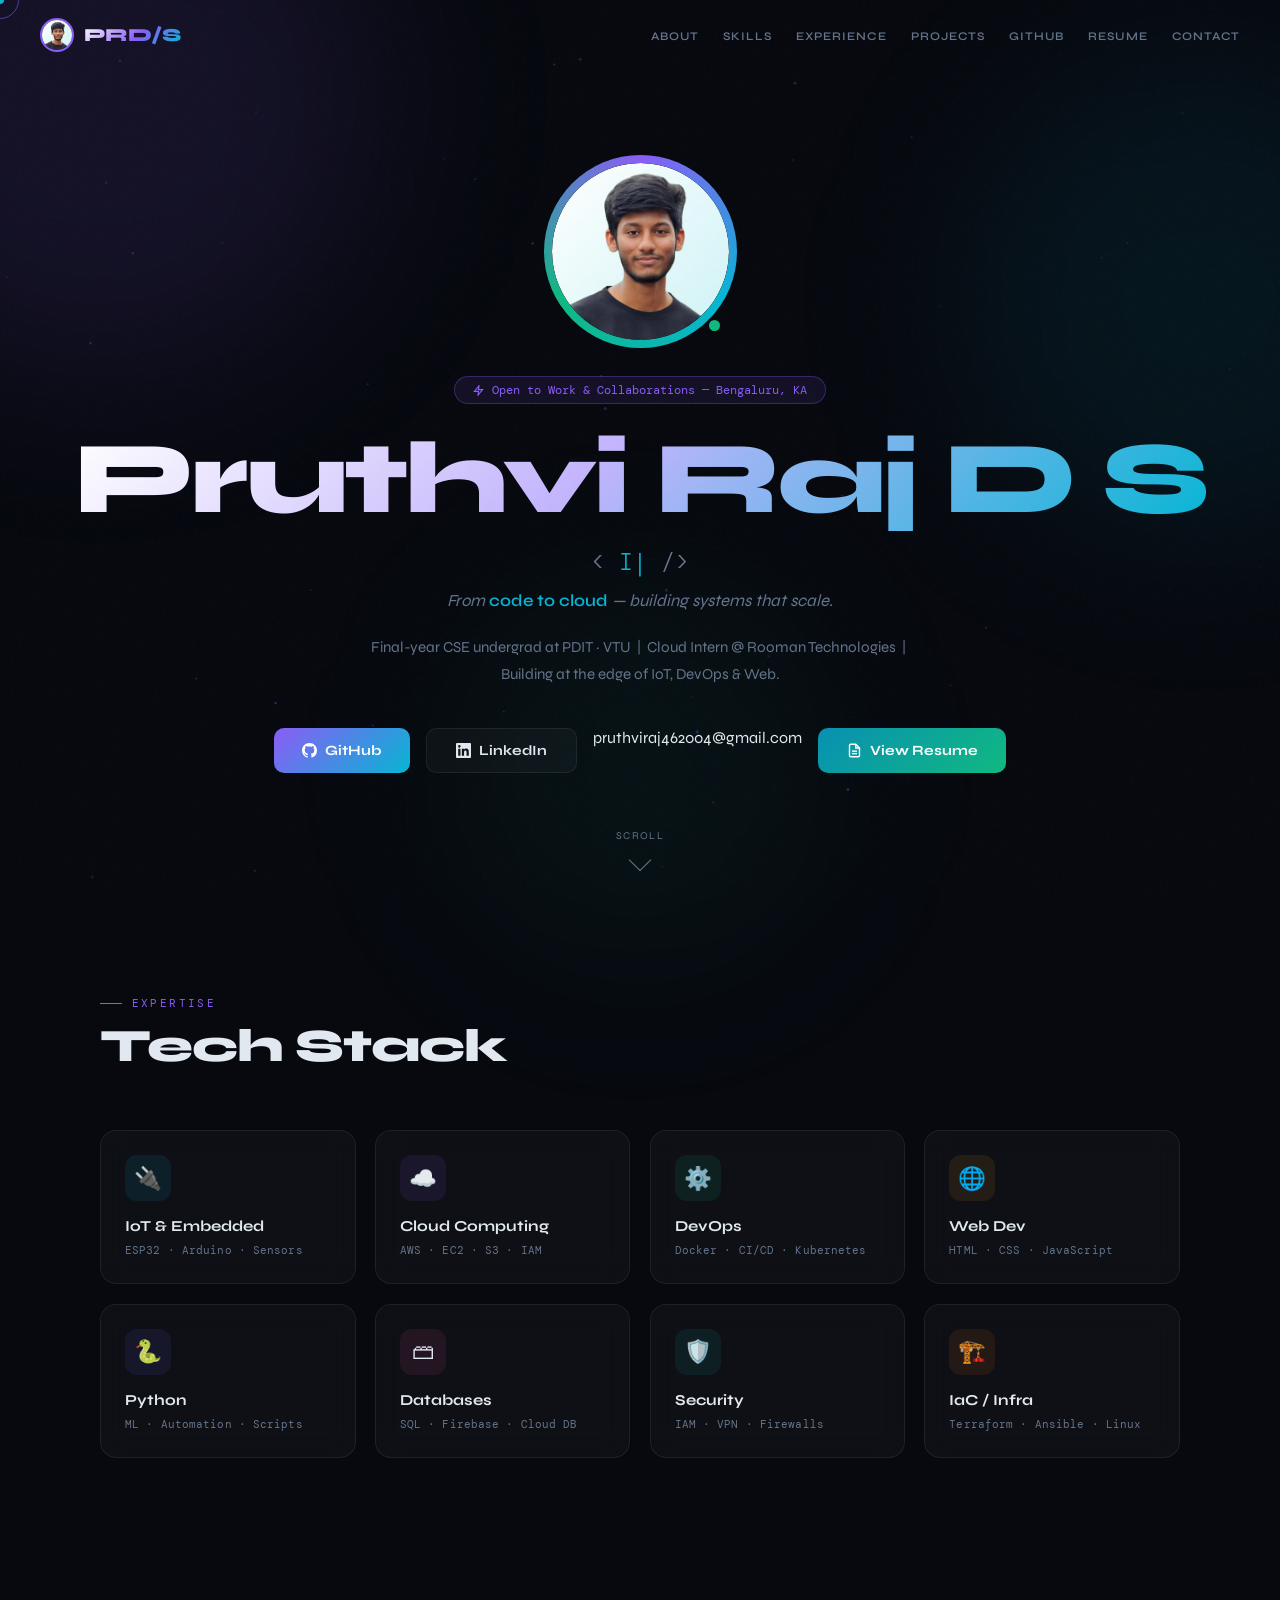
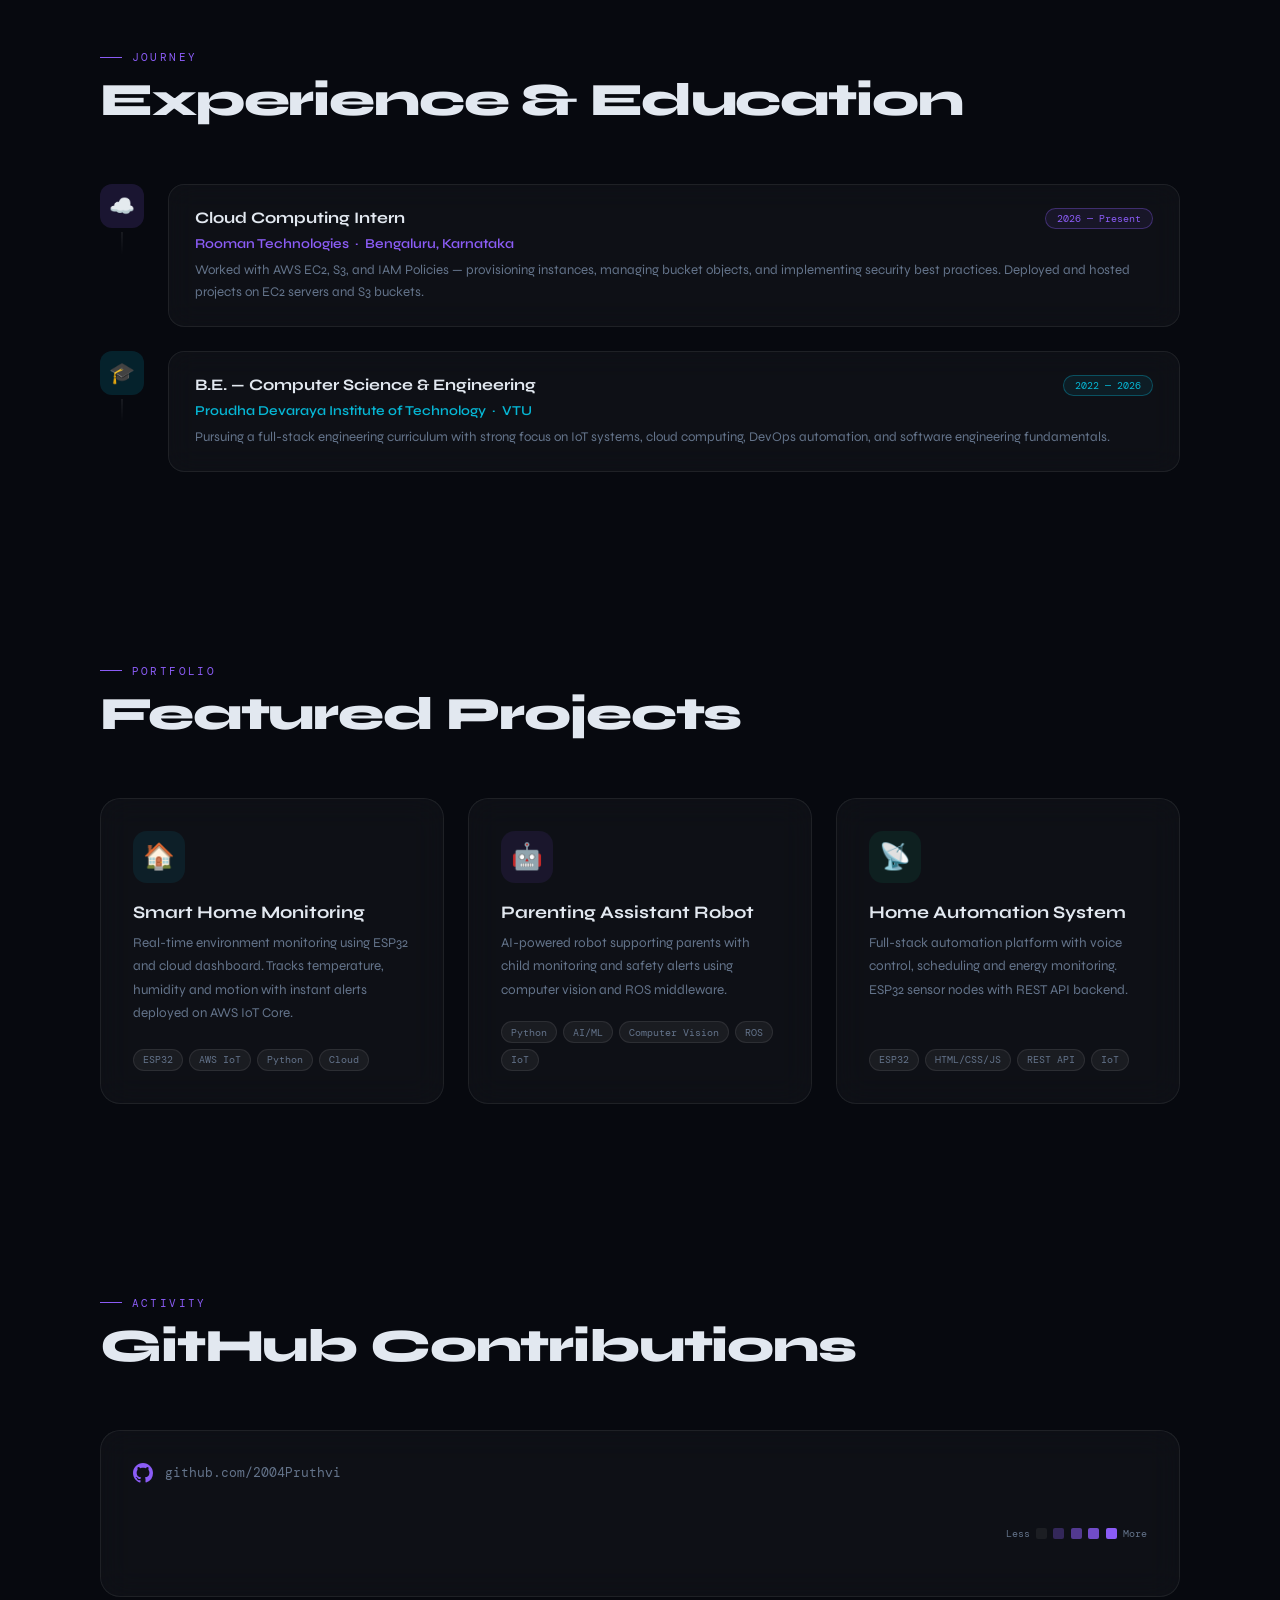
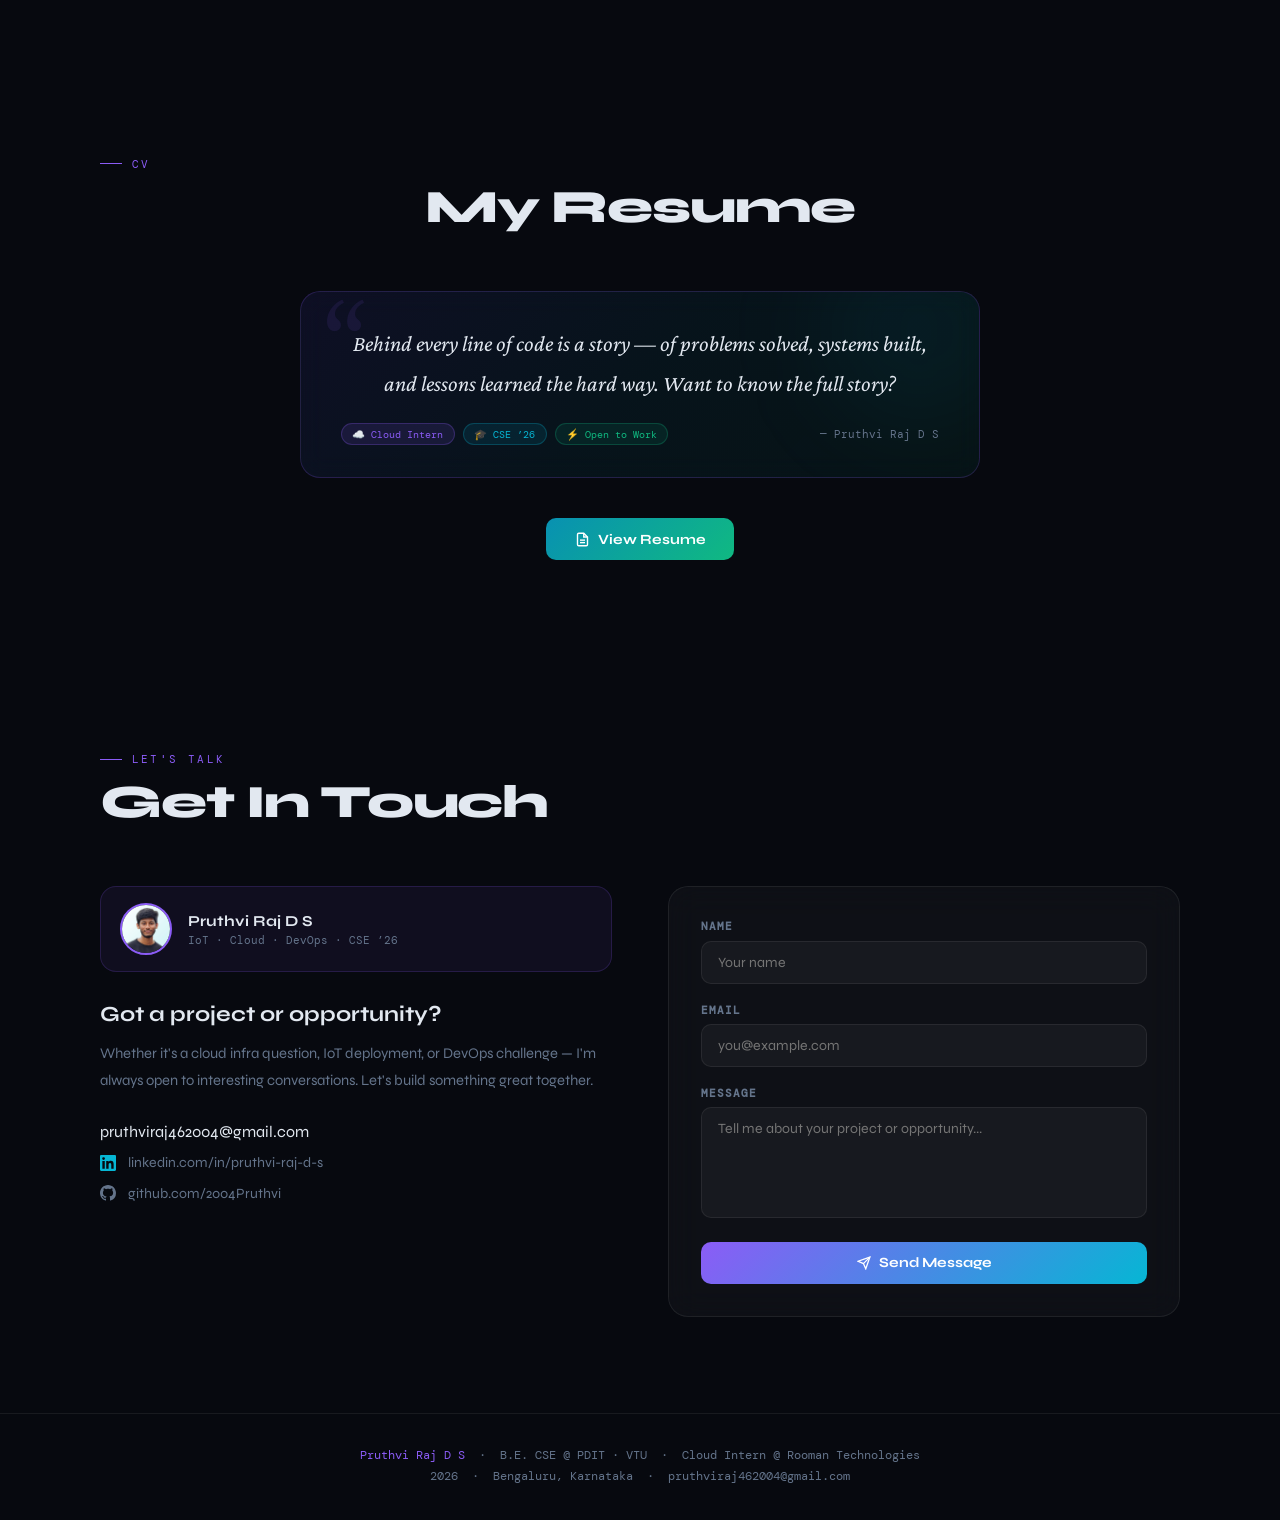
==== commit f1b2f84d: "Add files via upload" ====
--- a/index.html
+++ b/index.html
@@ -80,9 +80,7 @@
     <a href="https://www.linkedin.com/in/pruthvi-raj-d-s-a53172363" target="_blank" class="btn-g">
       <svg width="15" height="15" viewBox="0 0 24 24" fill="currentColor"><path d="M20.447 20.452h-3.554v-5.569c0-1.328-.027-3.037-1.852-3.037-1.853 0-2.136 1.445-2.136 2.939v5.667H9.351V9h3.414v1.561h.046c.477-.9 1.637-1.85 3.37-1.85 3.601 0 4.267 2.37 4.267 5.455v6.286zM5.337 7.433a2.062 2.062 0 01-2.063-2.065 2.064 2.064 0 112.063 2.065zm1.782 13.019H3.555V9h3.564v11.452zM22.225 0H1.771C.792 0 0 .774 0 1.729v20.542C0 23.227.792 24 1.771 24h20.451C23.2 24 24 23.227 24 22.271V1.729C24 .774 23.2 0 22.222 0h.003z"/></svg>LinkedIn
     </a>
-    <a href="/cdn-cgi/l/email-protection#f4848681809c829d86959ec0c2c6c4c4c0b49399959d98da979b99" class="btn-g">
-      <svg width="15" height="15" viewBox="0 0 24 24" fill="none" stroke="currentColor" stroke-width="2"><path d="M4 4h16c1.1 0 2 .9 2 2v12c0 1.1-.9 2-2 2H4c-1.1 0-2-.9-2-2V6c0-1.1.9-2 2-2z"/><polyline points="22,6 12,13 2,6"/></svg>Email Me
-    </a>
+    <span style="color:inherit">pruthviraj462004&#64;gmail&#46;com</span>
     <a href="#resume" class="btn-p" style="background:linear-gradient(135deg,#0891b2,#10b981)">
       <svg width="15" height="15" viewBox="0 0 24 24" fill="none" stroke="currentColor" stroke-width="2.2"><path d="M14 2H6a2 2 0 0 0-2 2v16a2 2 0 0 0 2 2h12a2 2 0 0 0 2-2V8z"/><polyline points="14 2 14 8 20 8"/><line x1="16" y1="13" x2="8" y2="13"/><line x1="16" y1="17" x2="8" y2="17"/></svg>View Resume
     </a>
@@ -220,7 +218,7 @@
             <div class="r-name">Pruthvi Raj D S</div>
             <div class="r-role">Cloud Computing Intern &nbsp;·&nbsp; Full-Stack Developer</div>
             <div class="r-contacts">
-              <div class="r-contact-item"><svg viewBox="0 0 24 24" fill="none" stroke="currentColor" stroke-width="2"><path d="M4 4h16c1.1 0 2 .9 2 2v12c0 1.1-.9 2-2 2H4c-1.1 0-2-.9-2-2V6c0-1.1.9-2 2-2z"/><polyline points="22,6 12,13 2,6"/></svg><a href="/cdn-cgi/l/email-protection" class="__cf_email__" data-cfemail="d3a3a1a6a7bba5baa1b2b9e7e5e1e3e3e793b4beb2babffdb0bcbe">[email&#160;protected]</a></div>
+              <div class="r-contact-item"><svg viewBox="0 0 24 24" fill="none" stroke="currentColor" stroke-width="2"><path d="M4 4h16c1.1 0 2 .9 2 2v12c0 1.1-.9 2-2 2H4c-1.1 0-2-.9-2-2V6c0-1.1.9-2 2-2z"/><polyline points="22,6 12,13 2,6"/></svg><span style="color:inherit">pruthviraj462004&#64;gmail&#46;com</span></div>
               <div class="r-contact-item"><svg viewBox="0 0 24 24" fill="none" stroke="currentColor" stroke-width="2"><path d="M9 19c-5 1.5-5-2.5-7-3m14 6v-3.87a3.37 3.37 0 0 0-.94-2.61c3.14-.35 6.44-1.54 6.44-7A5.44 5.44 0 0 0 20 4.77 5.07 5.07 0 0 0 19.91 1S18.73.65 16 2.48a13.38 13.38 0 0 0-7 0C6.27.65 5.09 1 5.09 1A5.07 5.07 0 0 0 5 4.77a5.44 5.44 0 0 0-1.5 3.78c0 5.42 3.3 6.61 6.44 7A3.37 3.37 0 0 0 9 18.13V22"/></svg>github.com/2004Pruthvi</div>
               <div class="r-contact-item"><svg viewBox="0 0 24 24" fill="none" stroke="currentColor" stroke-width="2"><path d="M21 10c0 7-9 13-9 13s-9-6-9-13a9 9 0 0 1 18 0z"/><circle cx="12" cy="10" r="3"/></svg>Bengaluru, Karnataka</div>
             </div>
@@ -379,7 +377,7 @@
           <h3>Got a project or opportunity?</h3>
           <p>Whether it's a cloud infra question, IoT deployment, or DevOps challenge &mdash; I'm always open to interesting conversations. Let's build something great together.</p>
           <div class="contact-links">
-            <a href="/cdn-cgi/l/email-protection#74040601001c021d06151e404246444440341319151d185a171b19" class="c-link"><svg width="16" height="16" viewBox="0 0 24 24" fill="none" stroke="#8b5cf6" stroke-width="2"><path d="M4 4h16c1.1 0 2 .9 2 2v12c0 1.1-.9 2-2 2H4c-1.1 0-2-.9-2-2V6c0-1.1.9-2 2-2z"/><polyline points="22,6 12,13 2,6"/></svg><span class="__cf_email__" data-cfemail="81f1f3f4f5e9f7e8f3e0ebb5b7b3b1b1b5c1e6ece0e8edafe2eeec">[email&#160;protected]</span></a>
+            <span style="color:inherit">pruthviraj462004&#64;gmail&#46;com</span>
             <a href="https://www.linkedin.com/in/pruthvi-raj-d-s-a53172363" target="_blank" class="c-link"><svg width="16" height="16" viewBox="0 0 24 24" fill="#06b6d4"><path d="M20.447 20.452h-3.554v-5.569c0-1.328-.027-3.037-1.852-3.037-1.853 0-2.136 1.445-2.136 2.939v5.667H9.351V9h3.414v1.561h.046c.477-.9 1.637-1.85 3.37-1.85 3.601 0 4.267 2.37 4.267 5.455v6.286zM5.337 7.433a2.062 2.062 0 01-2.063-2.065 2.064 2.064 0 112.063 2.065zm1.782 13.019H3.555V9h3.564v11.452zM22.225 0H1.771C.792 0 0 .774 0 1.729v20.542C0 23.227.792 24 1.771 24h20.451C23.2 24 24 23.227 24 22.271V1.729C24 .774 23.2 0 22.222 0h.003z"/></svg>linkedin.com/in/pruthvi-raj-d-s</a>
             <a href="https://github.com/2004Pruthvi" target="_blank" class="c-link"><svg width="16" height="16" viewBox="0 0 24 24" fill="#64748b"><path d="M12 0C5.37 0 0 5.37 0 12c0 5.31 3.435 9.795 8.205 11.385.6.105.825-.255.825-.57 0-.285-.015-1.23-.015-2.235-3.015.555-3.795-.735-4.035-1.41-.135-.345-.72-1.41-1.23-1.695-.42-.225-1.02-.78-.015-.795.945-.015 1.62.87 1.845 1.23 1.08 1.815 2.805 1.305 3.495.99.105-.78.42-1.305.765-1.605-2.67-.3-5.46-1.335-5.46-5.925 0-1.305.465-2.385 1.23-3.225-.12-.3-.54-1.53.12-3.18 0 0 1.005-.315 3.3 1.23.96-.27 1.98-.405 3-.405s2.04.135 3 .405c2.295-1.56 3.3-1.23 3.3-1.23.66 1.65.24 2.88.12 3.18.765.84 1.23 1.905 1.23 3.225 0 4.605-2.805 5.625-5.475 5.925.435.375.81 1.095.81 2.22 0 1.605-.015 2.895-.015 3.3 0 .315.225.69.825.57A12.02 12.02 0 0024 12c0-6.63-5.37-12-12-12z"/></svg>github.com/2004Pruthvi</a>
           </div>
@@ -412,7 +410,7 @@
   <p>
     <span class="hl">Pruthvi Raj D S</span> &nbsp;&middot;&nbsp; B.E. CSE @ PDIT &middot; VTU &nbsp;&middot;&nbsp; Cloud Intern @ Rooman Technologies<br/>
     <span id="yr"></span> &nbsp;&middot;&nbsp; Bengaluru, Karnataka &nbsp;&middot;&nbsp;
-    <a href="/cdn-cgi/l/email-protection#215153545549574853404b15171311111561464c40484d0f424e4c" style="color:var(--purple)"><span class="__cf_email__" data-cfemail="86f6f4f3f2eef0eff4e7ecb2b0b4b6b6b2c6e1ebe7efeaa8e5e9eb">[email&#160;protected]</span></a>
+    <span style="color:inherit">pruthviraj462004&#64;gmail&#46;com</span>
   </p>
 </footer>
 <!-- ═══════════════════════════════════════
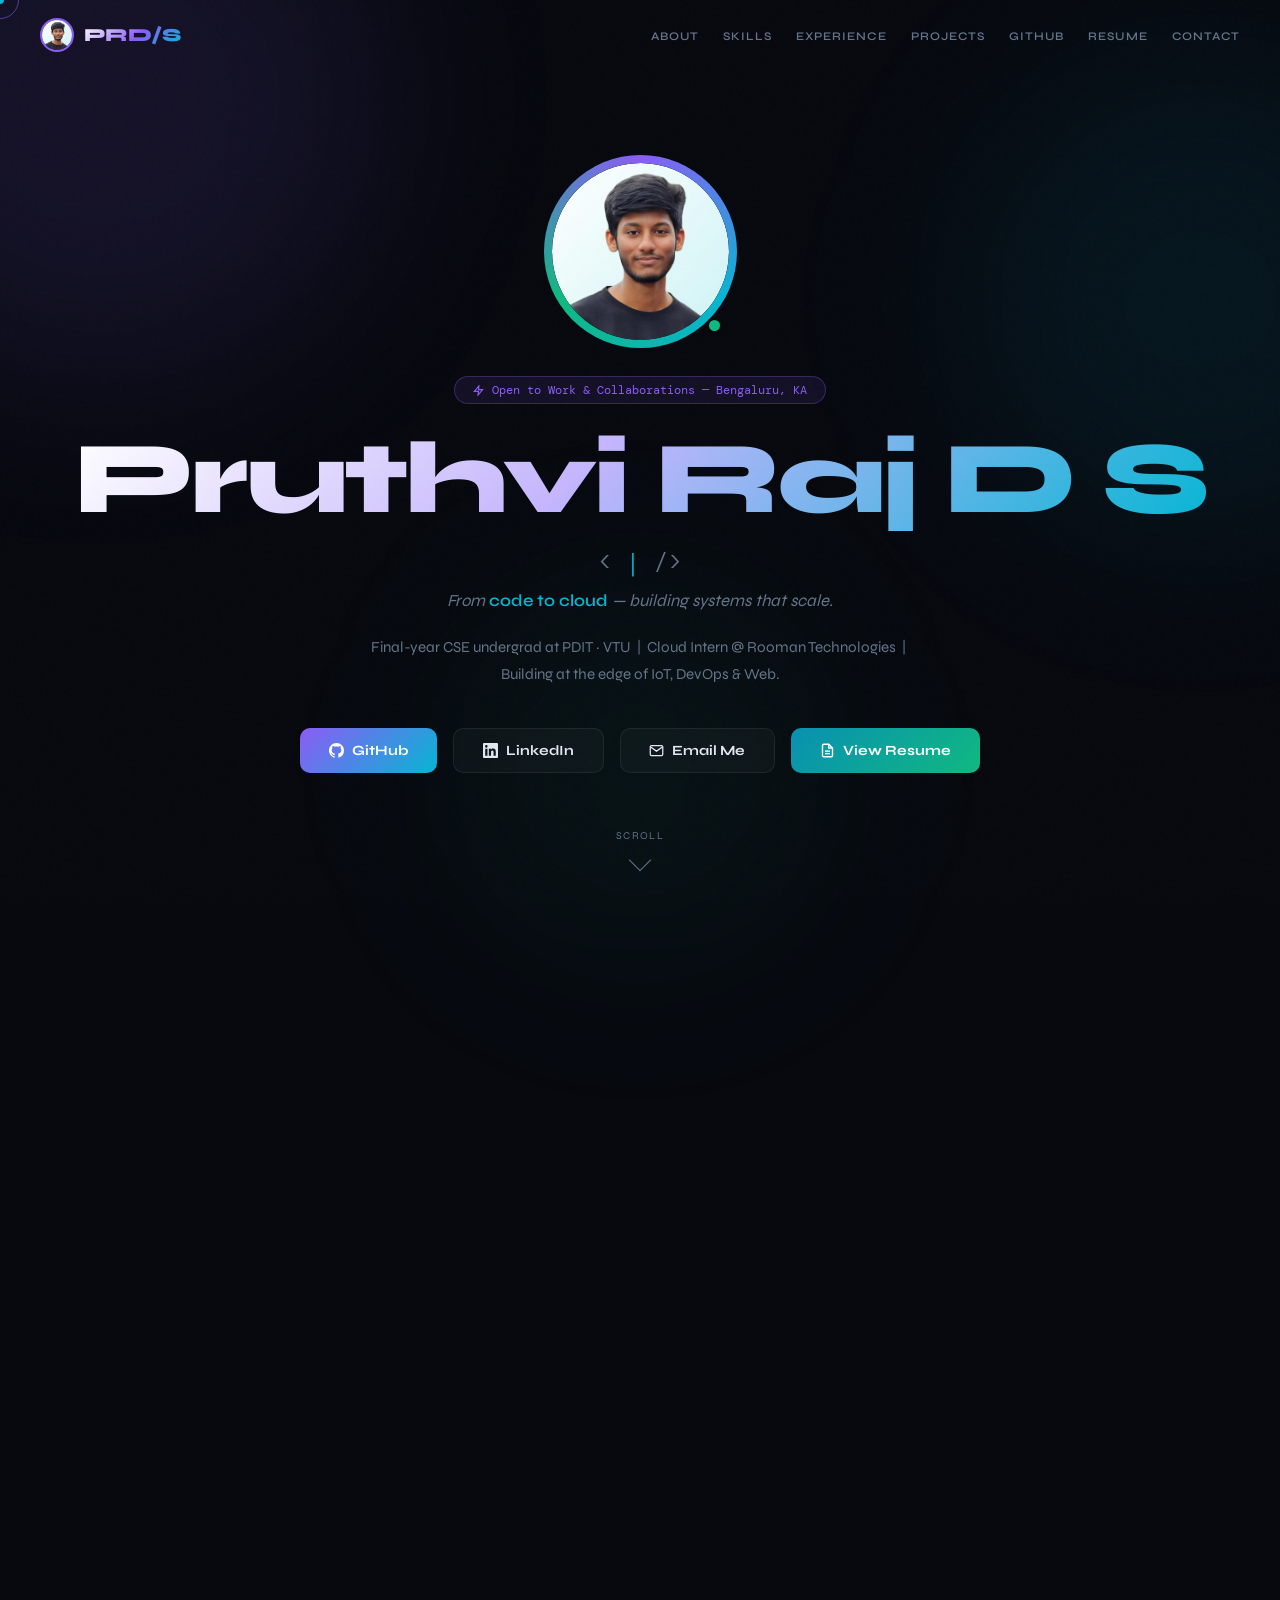
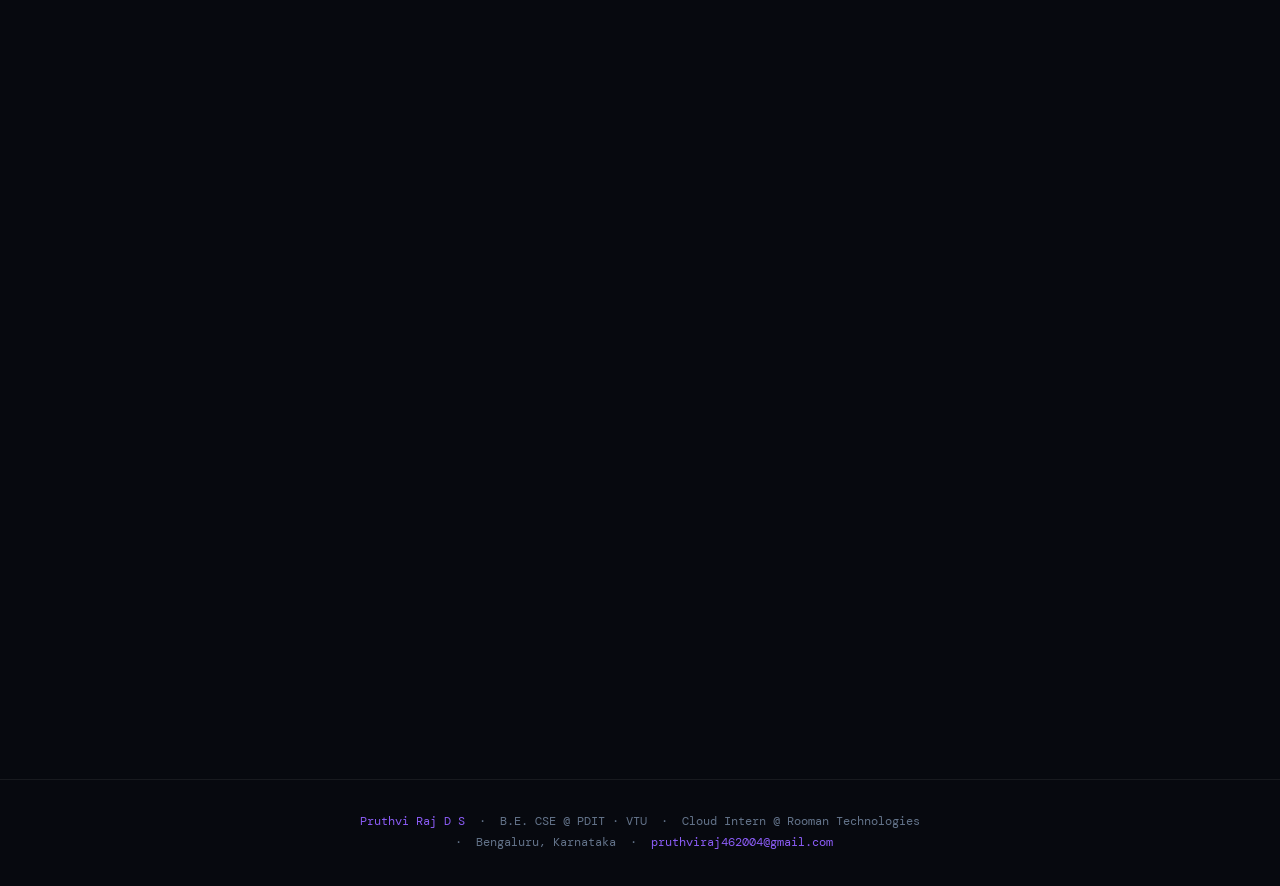
==== commit 4784d8a5: "Add files via upload" ====
--- a/index.html
+++ b/index.html
@@ -80,7 +80,10 @@
     <a href="https://www.linkedin.com/in/pruthvi-raj-d-s-a53172363" target="_blank" class="btn-g">
       <svg width="15" height="15" viewBox="0 0 24 24" fill="currentColor"><path d="M20.447 20.452h-3.554v-5.569c0-1.328-.027-3.037-1.852-3.037-1.853 0-2.136 1.445-2.136 2.939v5.667H9.351V9h3.414v1.561h.046c.477-.9 1.637-1.85 3.37-1.85 3.601 0 4.267 2.37 4.267 5.455v6.286zM5.337 7.433a2.062 2.062 0 01-2.063-2.065 2.064 2.064 0 112.063 2.065zm1.782 13.019H3.555V9h3.564v11.452zM22.225 0H1.771C.792 0 0 .774 0 1.729v20.542C0 23.227.792 24 1.771 24h20.451C23.2 24 24 23.227 24 22.271V1.729C24 .774 23.2 0 22.222 0h.003z"/></svg>LinkedIn
     </a>
-    <span style="color:inherit">pruthviraj462004&#64;gmail&#46;com</span>
+    <a href="javascript:void(0)" onclick="window.location=atob('bWFpbHRvOnBydXRodmlyYWo0NjIwMDRAZ21haWwuY29t')" class="btn-g">
+      <svg width="15" height="15" viewBox="0 0 24 24" fill="none" stroke="currentColor" stroke-width="2"><path d="M4 4h16c1.1 0 2 .9 2 2v12c0 1.1-.9 2-2 2H4c-1.1 0-2-.9-2-2V6c0-1.1.9-2 2-2z"/><polyline points="22,6 12,13 2,6"/></svg>
+      Email Me
+    </a>
     <a href="#resume" class="btn-p" style="background:linear-gradient(135deg,#0891b2,#10b981)">
       <svg width="15" height="15" viewBox="0 0 24 24" fill="none" stroke="currentColor" stroke-width="2.2"><path d="M14 2H6a2 2 0 0 0-2 2v16a2 2 0 0 0 2 2h12a2 2 0 0 0 2-2V8z"/><polyline points="14 2 14 8 20 8"/><line x1="16" y1="13" x2="8" y2="13"/><line x1="16" y1="17" x2="8" y2="17"/></svg>View Resume
     </a>
@@ -218,7 +221,7 @@
             <div class="r-name">Pruthvi Raj D S</div>
             <div class="r-role">Cloud Computing Intern &nbsp;·&nbsp; Full-Stack Developer</div>
             <div class="r-contacts">
-              <div class="r-contact-item"><svg viewBox="0 0 24 24" fill="none" stroke="currentColor" stroke-width="2"><path d="M4 4h16c1.1 0 2 .9 2 2v12c0 1.1-.9 2-2 2H4c-1.1 0-2-.9-2-2V6c0-1.1.9-2 2-2z"/><polyline points="22,6 12,13 2,6"/></svg><span style="color:inherit">pruthviraj462004&#64;gmail&#46;com</span></div>
+              <div class="r-contact-item"><svg viewBox="0 0 24 24" fill="none" stroke="currentColor" stroke-width="2"><path d="M4 4h16c1.1 0 2 .9 2 2v12c0 1.1-.9 2-2 2H4c-1.1 0-2-.9-2-2V6c0-1.1.9-2 2-2z"/><polyline points="22,6 12,13 2,6"/></svg>pruthviraj462004@gmail.com</div>
               <div class="r-contact-item"><svg viewBox="0 0 24 24" fill="none" stroke="currentColor" stroke-width="2"><path d="M9 19c-5 1.5-5-2.5-7-3m14 6v-3.87a3.37 3.37 0 0 0-.94-2.61c3.14-.35 6.44-1.54 6.44-7A5.44 5.44 0 0 0 20 4.77 5.07 5.07 0 0 0 19.91 1S18.73.65 16 2.48a13.38 13.38 0 0 0-7 0C6.27.65 5.09 1 5.09 1A5.07 5.07 0 0 0 5 4.77a5.44 5.44 0 0 0-1.5 3.78c0 5.42 3.3 6.61 6.44 7A3.37 3.37 0 0 0 9 18.13V22"/></svg>github.com/2004Pruthvi</div>
               <div class="r-contact-item"><svg viewBox="0 0 24 24" fill="none" stroke="currentColor" stroke-width="2"><path d="M21 10c0 7-9 13-9 13s-9-6-9-13a9 9 0 0 1 18 0z"/><circle cx="12" cy="10" r="3"/></svg>Bengaluru, Karnataka</div>
             </div>
@@ -377,7 +380,10 @@
           <h3>Got a project or opportunity?</h3>
           <p>Whether it's a cloud infra question, IoT deployment, or DevOps challenge &mdash; I'm always open to interesting conversations. Let's build something great together.</p>
           <div class="contact-links">
-            <span style="color:inherit">pruthviraj462004&#64;gmail&#46;com</span>
+            <a href="javascript:void(0)" onclick="window.location=atob('bWFpbHRvOnBydXRodmlyYWo0NjIwMDRAZ21haWwuY29t')" class="c-link">
+              <svg width="16" height="16" viewBox="0 0 24 24" fill="none" stroke="#8b5cf6" stroke-width="2"><path d="M4 4h16c1.1 0 2 .9 2 2v12c0 1.1-.9 2-2 2H4c-1.1 0-2-.9-2-2V6c0-1.1.9-2 2-2z"/><polyline points="22,6 12,13 2,6"/></svg>
+              pruthviraj462004@gmail.com
+            </a>
             <a href="https://www.linkedin.com/in/pruthvi-raj-d-s-a53172363" target="_blank" class="c-link"><svg width="16" height="16" viewBox="0 0 24 24" fill="#06b6d4"><path d="M20.447 20.452h-3.554v-5.569c0-1.328-.027-3.037-1.852-3.037-1.853 0-2.136 1.445-2.136 2.939v5.667H9.351V9h3.414v1.561h.046c.477-.9 1.637-1.85 3.37-1.85 3.601 0 4.267 2.37 4.267 5.455v6.286zM5.337 7.433a2.062 2.062 0 01-2.063-2.065 2.064 2.064 0 112.063 2.065zm1.782 13.019H3.555V9h3.564v11.452zM22.225 0H1.771C.792 0 0 .774 0 1.729v20.542C0 23.227.792 24 1.771 24h20.451C23.2 24 24 23.227 24 22.271V1.729C24 .774 23.2 0 22.222 0h.003z"/></svg>linkedin.com/in/pruthvi-raj-d-s</a>
             <a href="https://github.com/2004Pruthvi" target="_blank" class="c-link"><svg width="16" height="16" viewBox="0 0 24 24" fill="#64748b"><path d="M12 0C5.37 0 0 5.37 0 12c0 5.31 3.435 9.795 8.205 11.385.6.105.825-.255.825-.57 0-.285-.015-1.23-.015-2.235-3.015.555-3.795-.735-4.035-1.41-.135-.345-.72-1.41-1.23-1.695-.42-.225-1.02-.78-.015-.795.945-.015 1.62.87 1.845 1.23 1.08 1.815 2.805 1.305 3.495.99.105-.78.42-1.305.765-1.605-2.67-.3-5.46-1.335-5.46-5.925 0-1.305.465-2.385 1.23-3.225-.12-.3-.54-1.53.12-3.18 0 0 1.005-.315 3.3 1.23.96-.27 1.98-.405 3-.405s2.04.135 3 .405c2.295-1.56 3.3-1.23 3.3-1.23.66 1.65.24 2.88.12 3.18.765.84 1.23 1.905 1.23 3.225 0 4.605-2.805 5.625-5.475 5.925.435.375.81 1.095.81 2.22 0 1.605-.015 2.895-.015 3.3 0 .315.225.69.825.57A12.02 12.02 0 0024 12c0-6.63-5.37-12-12-12z"/></svg>github.com/2004Pruthvi</a>
           </div>
@@ -410,7 +416,7 @@
   <p>
     <span class="hl">Pruthvi Raj D S</span> &nbsp;&middot;&nbsp; B.E. CSE @ PDIT &middot; VTU &nbsp;&middot;&nbsp; Cloud Intern @ Rooman Technologies<br/>
     <span id="yr"></span> &nbsp;&middot;&nbsp; Bengaluru, Karnataka &nbsp;&middot;&nbsp;
-    <span style="color:inherit">pruthviraj462004&#64;gmail&#46;com</span>
+    <a href="javascript:void(0)" onclick="window.location=atob('bWFpbHRvOnBydXRodmlyYWo0NjIwMDRAZ21haWwuY29t')" style="color:var(--purple)">pruthviraj462004@gmail.com</a>
   </p>
 </footer>
 <!-- ═══════════════════════════════════════
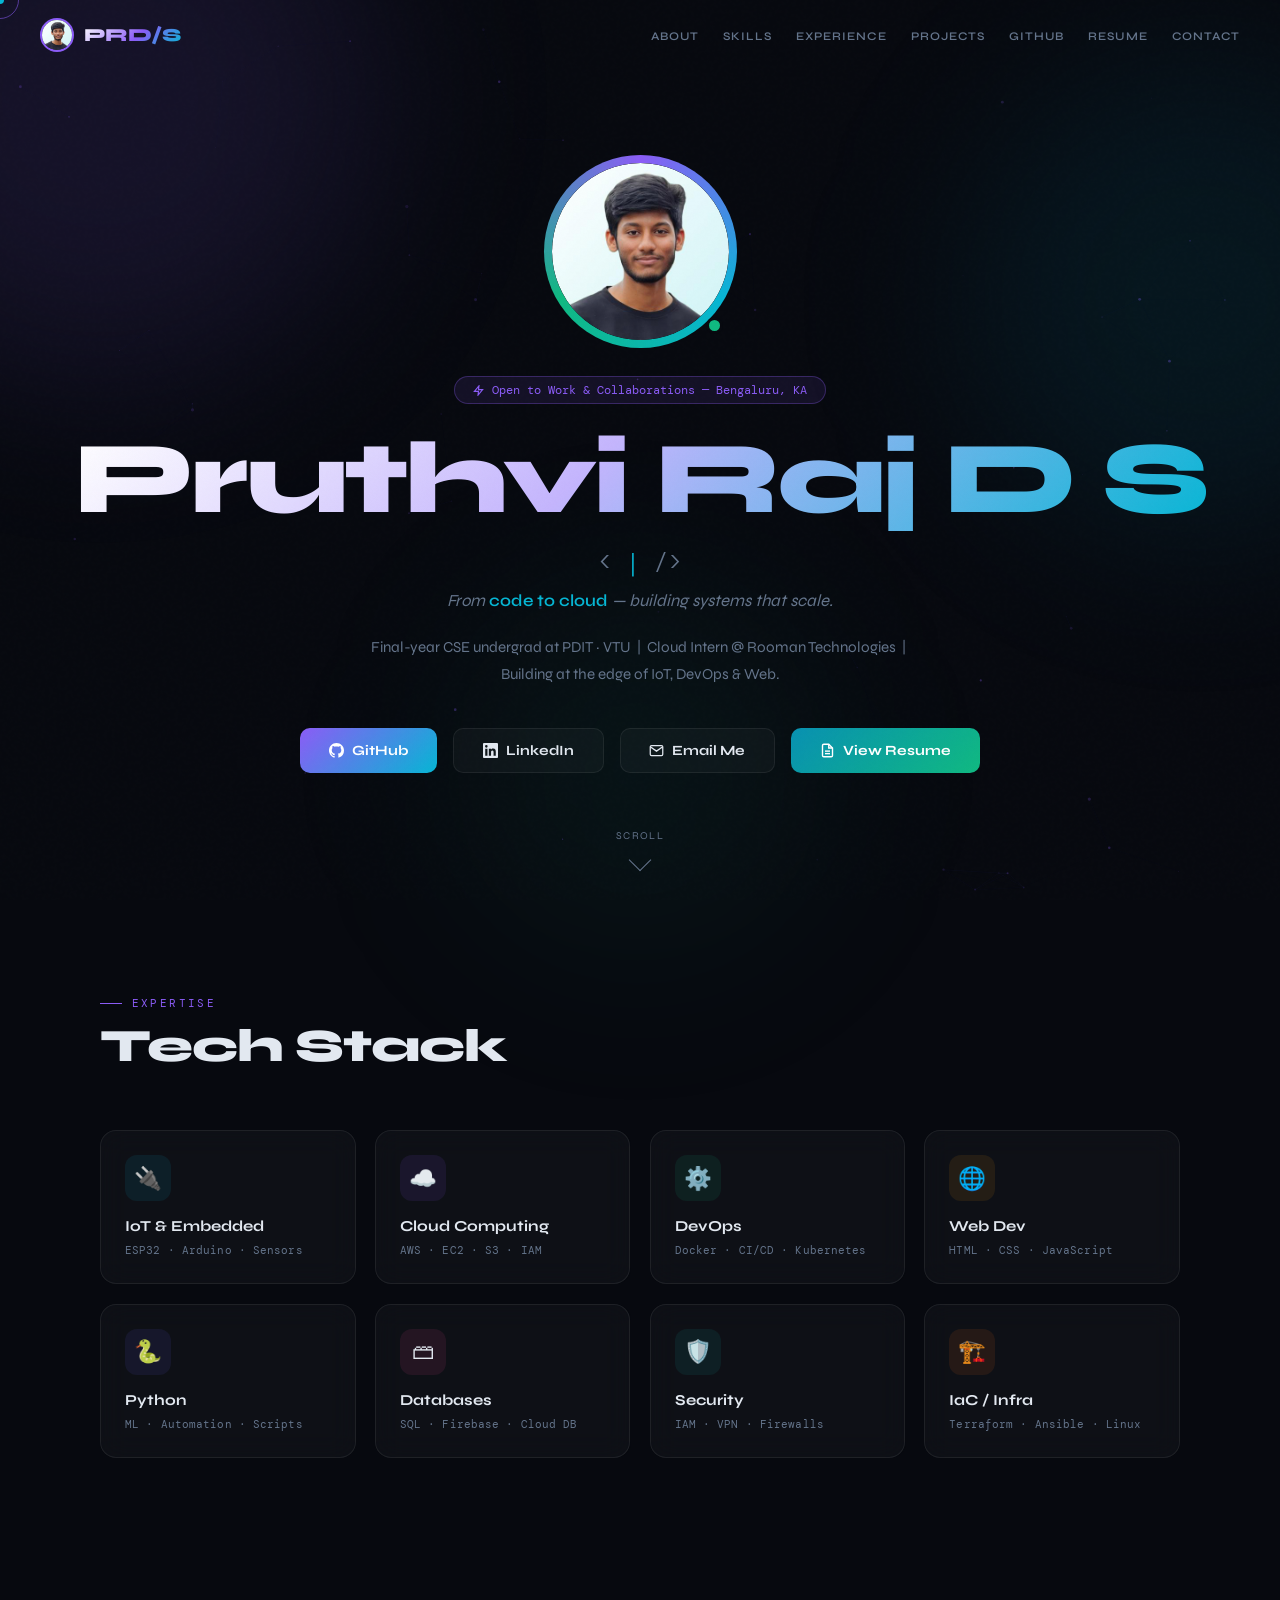
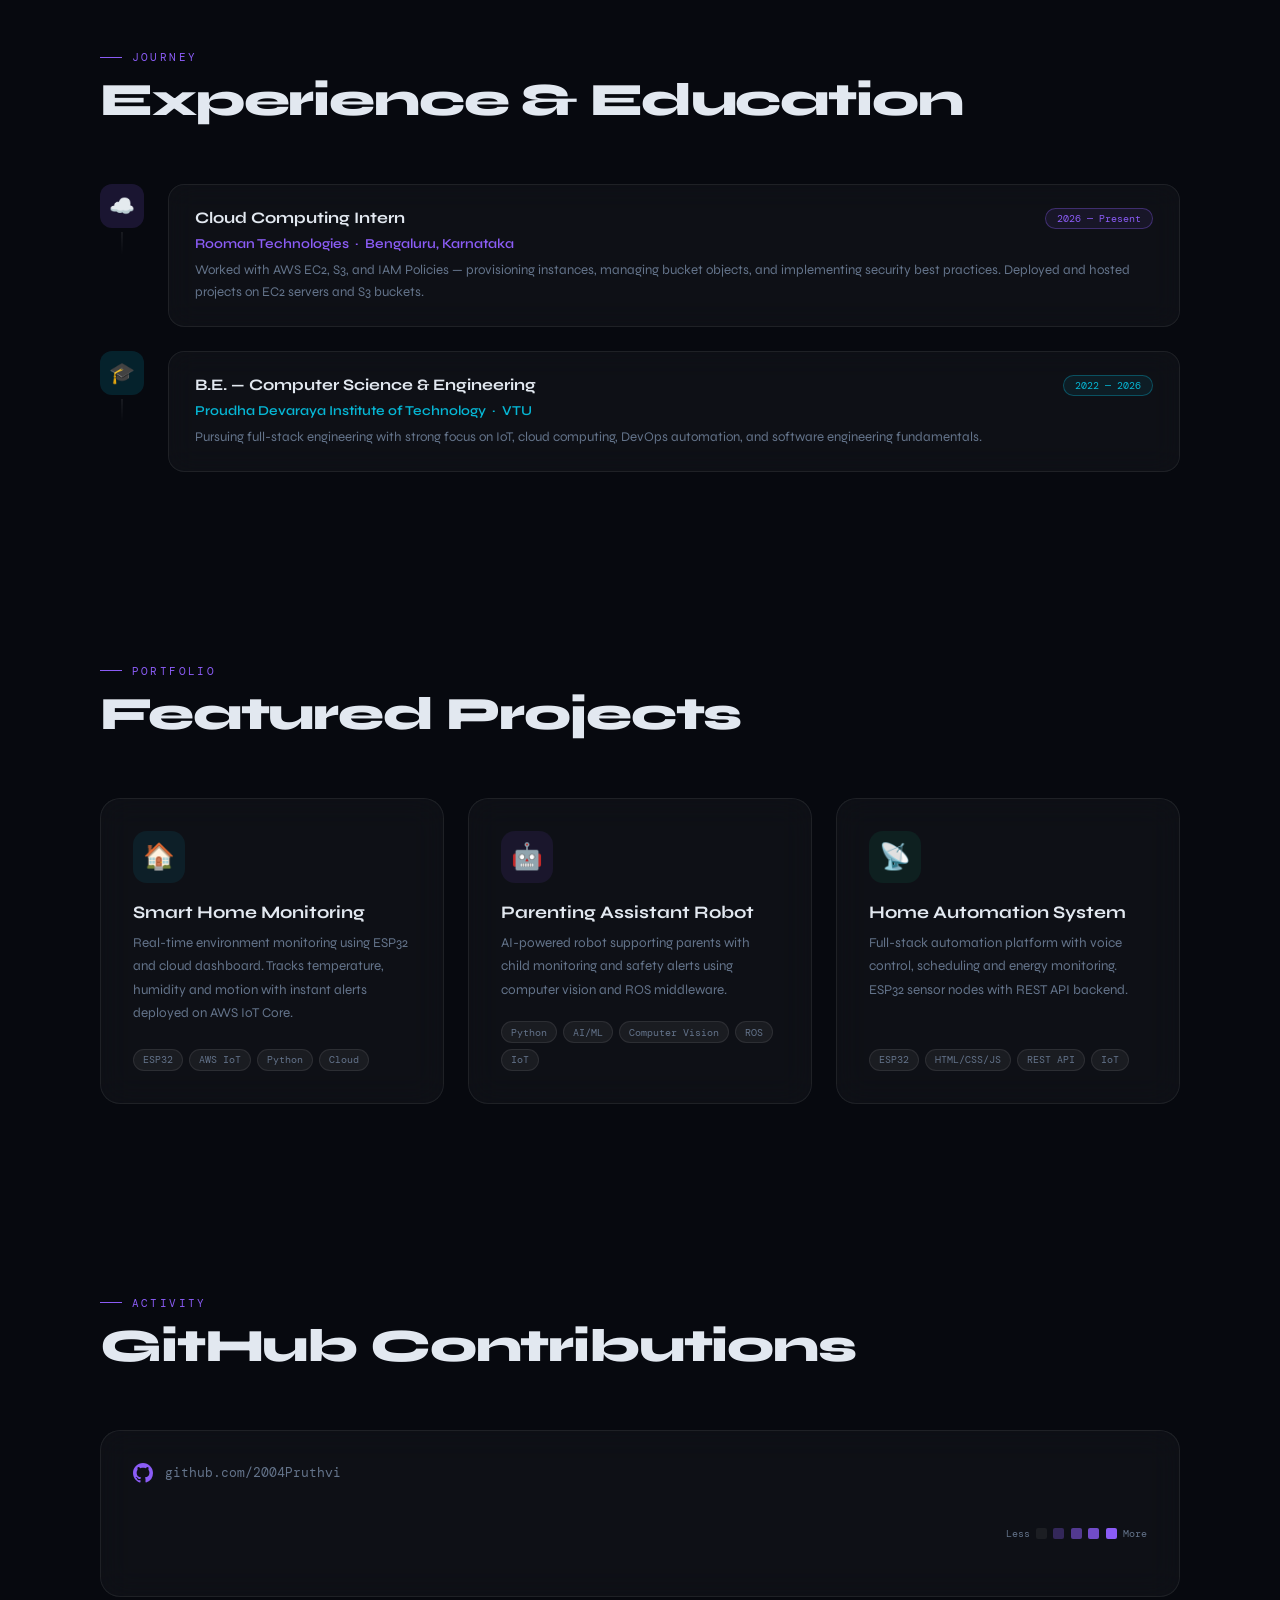
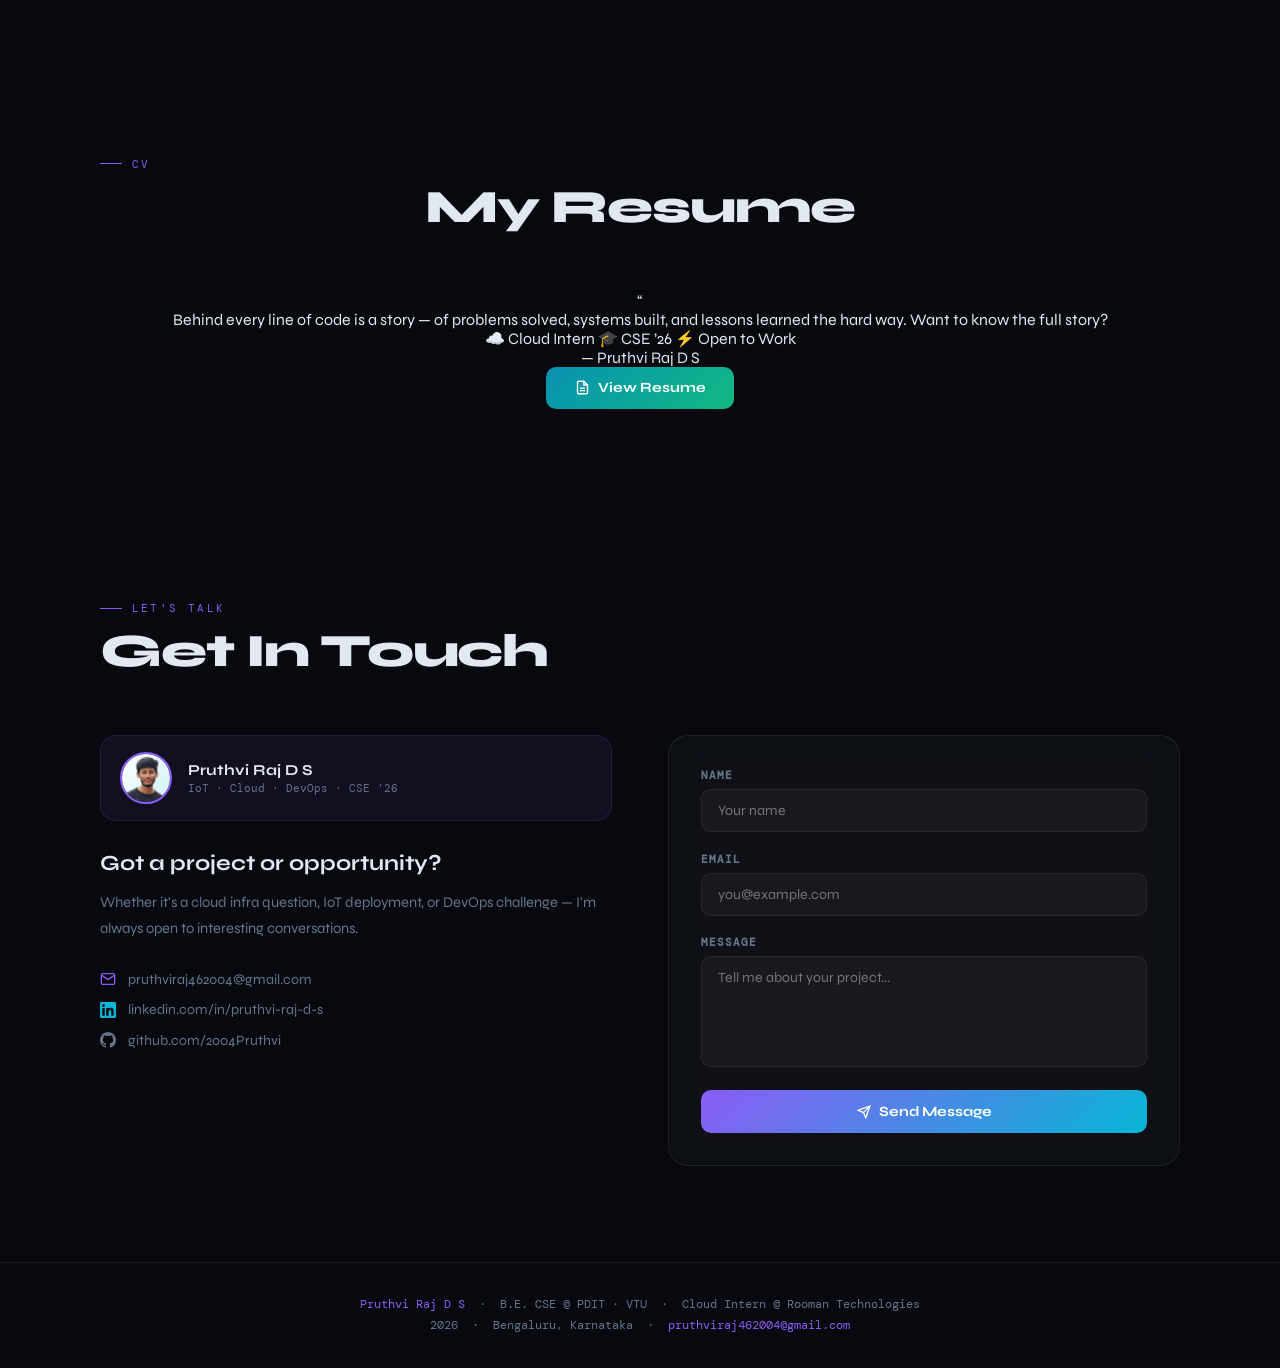
==== commit 777ca5e8: "Updated file" ====
--- a/index.html
+++ b/index.html
@@ -1,37 +1,19 @@
 <!DOCTYPE html>
-<!--
-  =====================================================
-  index.html — Pruthvi Raj D S Portfolio Website
-  =====================================================
-  This is the MAIN FILE of the portfolio.
-  It holds all the content — the text, images,
-  buttons, and structure of every section.
-
-  Think of it like the skeleton of the website:
-    - index.html  → the BONES (structure & content)
-    - style.css   → the SKIN  (how it looks)
-    - script.js   → the BRAIN (how it moves & reacts)
-    - photo.jpg   → the FACE  (profile photo)
-
-  All 4 files must be in the same folder for the
-  website to work properly!
-
-  Written by Pruthvi Raj D S
-  =====================================================
--->
 <html lang="en">
 <head>
 <meta charset="UTF-8"/>
 <meta name="viewport" content="width=device-width,initial-scale=1.0"/>
-<title>Pruthvi Raj D S — Portfolio</title>
+<title>Pruthvi Raj D S &mdash; Portfolio</title>
 <link rel="preconnect" href="https://fonts.googleapis.com">
 <link href="https://fonts.googleapis.com/css2?family=Syne:wght@400;600;700;800&family=DM+Mono:ital,wght@0,300;0,400;1,300&family=Crimson+Pro:ital,wght@0,400;0,600;1,400;1,600&display=swap" rel="stylesheet">
-<link rel="stylesheet" href="style.css"/></style>
+<link rel="stylesheet" href="style.css"/>
 </head>
 <body>
 <div id="cur-dot"></div>
 <div id="cur-ring"></div>
 <canvas id="particles"></canvas>
+
+<!-- NAV -->
 <nav id="navbar">
   <div class="nav-brand">
     <img class="nav-avatar" src="photo.jpg" alt="Pruthvi"/>
@@ -48,16 +30,20 @@
   </ul>
   <button class="hamburger" id="ham"><span></span><span></span><span></span></button>
 </nav>
+
+<!-- MOBILE MENU -->
 <div class="mob-menu" id="mobMenu">
   <button class="mob-close" id="mobClose">&#x2715;</button>
-  <a href="#about" class="mob-link">About</a>
-  <a href="#skills" class="mob-link">Skills</a>
+  <a href="#about"      class="mob-link">About</a>
+  <a href="#skills"     class="mob-link">Skills</a>
   <a href="#experience" class="mob-link">Experience</a>
-  <a href="#projects" class="mob-link">Projects</a>
-  <a href="#github" class="mob-link">GitHub</a>
-  <a href="#resume" class="mob-link">Resume</a>
-  <a href="#contact" class="mob-link">Contact</a>
+  <a href="#projects"   class="mob-link">Projects</a>
+  <a href="#github"     class="mob-link">GitHub</a>
+  <a href="#resume"     class="mob-link">Resume</a>
+  <a href="#contact"    class="mob-link">Contact</a>
 </div>
+
+<!-- HERO -->
 <section id="about">
   <div class="blob b1"></div><div class="blob b2"></div><div class="blob b3"></div>
   <div class="avatar-wrap">
@@ -81,8 +67,7 @@
       <svg width="15" height="15" viewBox="0 0 24 24" fill="currentColor"><path d="M20.447 20.452h-3.554v-5.569c0-1.328-.027-3.037-1.852-3.037-1.853 0-2.136 1.445-2.136 2.939v5.667H9.351V9h3.414v1.561h.046c.477-.9 1.637-1.85 3.37-1.85 3.601 0 4.267 2.37 4.267 5.455v6.286zM5.337 7.433a2.062 2.062 0 01-2.063-2.065 2.064 2.064 0 112.063 2.065zm1.782 13.019H3.555V9h3.564v11.452zM22.225 0H1.771C.792 0 0 .774 0 1.729v20.542C0 23.227.792 24 1.771 24h20.451C23.2 24 24 23.227 24 22.271V1.729C24 .774 23.2 0 22.222 0h.003z"/></svg>LinkedIn
     </a>
     <a href="javascript:void(0)" onclick="window.location=atob('bWFpbHRvOnBydXRodmlyYWo0NjIwMDRAZ21haWwuY29t')" class="btn-g">
-      <svg width="15" height="15" viewBox="0 0 24 24" fill="none" stroke="currentColor" stroke-width="2"><path d="M4 4h16c1.1 0 2 .9 2 2v12c0 1.1-.9 2-2 2H4c-1.1 0-2-.9-2-2V6c0-1.1.9-2 2-2z"/><polyline points="22,6 12,13 2,6"/></svg>
-      Email Me
+      <svg width="15" height="15" viewBox="0 0 24 24" fill="none" stroke="currentColor" stroke-width="2"><path d="M4 4h16c1.1 0 2 .9 2 2v12c0 1.1-.9 2-2 2H4c-1.1 0-2-.9-2-2V6c0-1.1.9-2 2-2z"/><polyline points="22,6 12,13 2,6"/></svg>Email Me
     </a>
     <a href="#resume" class="btn-p" style="background:linear-gradient(135deg,#0891b2,#10b981)">
       <svg width="15" height="15" viewBox="0 0 24 24" fill="none" stroke="currentColor" stroke-width="2.2"><path d="M14 2H6a2 2 0 0 0-2 2v16a2 2 0 0 0 2 2h12a2 2 0 0 0 2-2V8z"/><polyline points="14 2 14 8 20 8"/><line x1="16" y1="13" x2="8" y2="13"/><line x1="16" y1="17" x2="8" y2="17"/></svg>View Resume
@@ -90,22 +75,16 @@
   </div>
   <div class="scroll-hint"><span>SCROLL</span><div class="scroll-arrow"></div></div>
 </section>
-<!-- ═══════════════════════════════════════
-     TECH STACK SECTION
-     Shows 8 skill cards (IoT, Cloud, DevOps etc).
-     Cards are built by JavaScript in script.js.
-══════════════════════════════════════════ -->
+
+<!-- SKILLS -->
 <section id="skills">
   <div class="container">
     <div class="reveal"><p class="sec-label">Expertise</p><h2 class="sec-title">Tech Stack</h2></div>
     <div class="skills-grid" id="skillsGrid"></div>
   </div>
 </section>
-<!-- ═══════════════════════════════════════
-     EXPERIENCE & EDUCATION SECTION
-     Timeline showing internship at Rooman
-     Technologies and college education.
-══════════════════════════════════════════ -->
+
+<!-- EXPERIENCE -->
 <section id="experience">
   <div class="container">
     <div class="reveal"><p class="sec-label">Journey</p><h2 class="sec-title">Experience &amp; Education</h2></div>
@@ -123,31 +102,22 @@
         <div class="tl-body">
           <div class="tl-top"><div class="tl-title">B.E. &mdash; Computer Science &amp; Engineering</div><span class="tl-badge" style="color:var(--cyan);border-color:rgba(6,182,212,.35);background:rgba(6,182,212,.08)">2022 &mdash; 2026</span></div>
           <div class="tl-org" style="color:var(--cyan)">Proudha Devaraya Institute of Technology &nbsp;&middot;&nbsp; VTU</div>
-          <div class="tl-desc">Pursuing a full-stack engineering curriculum with strong focus on IoT systems, cloud computing, DevOps automation, and software engineering fundamentals.</div>
-        </div>
-      </div>
-    </div>
-  </div>
-</section>
-<!-- ═══════════════════════════════════════
-     FEATURED PROJECTS SECTION
-     Shows project cards built by JavaScript.
-     Cards glow with color when you hover.
-══════════════════════════════════════════ -->
+          <div class="tl-desc">Pursuing full-stack engineering with strong focus on IoT, cloud computing, DevOps automation, and software engineering fundamentals.</div>
+        </div>
+      </div>
+    </div>
+  </div>
+</section>
+
+<!-- PROJECTS -->
 <section id="projects">
   <div class="container">
     <div class="reveal"><p class="sec-label">Portfolio</p><h2 class="sec-title">Featured Projects</h2></div>
     <div class="projects-grid" id="projectsGrid"></div>
   </div>
 </section>
-<!-- ═══════════════════════════════════════
-     GITHUB CONTRIBUTIONS SECTION
-     Shows LIVE data from GitHub:
-       - Contribution heatmap (green squares)
-       - GitHub stats card (stars, commits etc)
-       - Top programming languages card
-     These are images that load from the internet.
-══════════════════════════════════════════ -->
+
+<!-- GITHUB -->
 <section id="github">
   <div class="container">
     <div class="reveal"><p class="sec-label">Activity</p><h2 class="sec-title">GitHub Contributions</h2></div>
@@ -175,31 +145,24 @@
     </div>
   </div>
 </section>
-<!-- ═══════════════════════════════════════
-     RESUME / CV SECTION
-     Hidden by default — shows when you click
-     "View Resume". Contains the full CV with
-     education, work experience, skills, and projects.
-     The "Download as PDF" button opens a print dialog.
-══════════════════════════════════════════ -->
+
+<!-- RESUME -->
 <section id="resume" style="padding:4rem 2rem 6rem">
   <div class="container">
     <div class="reveal" style="text-align:center">
       <p class="sec-label">CV</p>
       <h2 class="sec-title">My Resume</h2>
-      <div style="max-width:680px;margin:0 auto 2.5rem;background:linear-gradient(135deg,rgba(79,70,229,.1),rgba(8,145,178,.08),rgba(16,185,129,.06));border:1px solid rgba(139,92,246,.2);border-radius:20px;padding:2rem 2.5rem;position:relative;overflow:hidden;backdrop-filter:blur(12px)">
-        <div style="position:absolute;top:-10px;left:20px;font-size:7rem;line-height:1;color:rgba(139,92,246,.1);font-family:'Crimson Pro',Georgia,serif;pointer-events:none">&ldquo;</div>
-        <div style="position:absolute;width:200px;height:200px;border-radius:50%;background:rgba(6,182,212,.06);filter:blur(50px);top:-60px;right:-40px;pointer-events:none"></div>
-        <p style="font-family:'Crimson Pro',Georgia,serif;font-size:clamp(1.1rem,2.5vw,1.4rem);font-style:italic;color:var(--text);line-height:1.8;position:relative;z-index:1;margin-bottom:1.2rem">
-          Behind every line of code is a story &mdash; of problems solved, systems built, and lessons learned the hard way. Want to know the full story?
-        </p>
-        <div style="display:flex;align-items:center;justify-content:space-between;flex-wrap:wrap;gap:1rem;position:relative;z-index:1">
-          <div style="display:flex;flex-wrap:wrap;gap:.5rem">
-            <span style="font-family:'DM Mono',monospace;font-size:.65rem;padding:.2rem .65rem;border-radius:999px;background:rgba(139,92,246,.12);border:1px solid rgba(139,92,246,.25);color:var(--purple)">&#9729;&#65039; Cloud Intern</span>
-            <span style="font-family:'DM Mono',monospace;font-size:.65rem;padding:.2rem .65rem;border-radius:999px;background:rgba(6,182,212,.1);border:1px solid rgba(6,182,212,.25);color:var(--cyan)">&#127891; CSE &rsquo;26</span>
-            <span style="font-family:'DM Mono',monospace;font-size:.65rem;padding:.2rem .65rem;border-radius:999px;background:rgba(16,185,129,.1);border:1px solid rgba(16,185,129,.25);color:var(--green)">&#9889; Open to Work</span>
-          </div>
-          <p style="font-family:'DM Mono',monospace;font-size:.68rem;color:var(--muted)">&mdash; Pruthvi Raj D S</p>
+      <div class="resume-quote-card">
+        <div class="rqc-bg-quote">&ldquo;</div>
+        <div class="rqc-glow"></div>
+        <p class="rqc-text">Behind every line of code is a story &mdash; of problems solved, systems built, and lessons learned the hard way. Want to know the full story?</p>
+        <div class="rqc-footer">
+          <div class="rqc-badges">
+            <span class="rqc-badge purple">&#9729;&#65039; Cloud Intern</span>
+            <span class="rqc-badge cyan">&#127891; CSE &rsquo;26</span>
+            <span class="rqc-badge green">&#9889; Open to Work</span>
+          </div>
+          <p class="rqc-sig">&mdash; Pruthvi Raj D S</p>
         </div>
       </div>
       <button onclick="toggleResume()" id="resumeToggleBtn" class="btn-p" style="background:linear-gradient(135deg,#0891b2,#10b981);margin:0 auto">
@@ -207,19 +170,19 @@
         <span id="resumeBtnText">View Resume</span>
       </button>
     </div>
+
     <div id="resumeContent" style="display:none;margin-top:2rem">
       <div style="display:flex;justify-content:flex-end;margin-bottom:1.25rem;gap:.75rem;flex-wrap:wrap">
         <button onclick="printResume()" class="btn-p" style="background:linear-gradient(135deg,#0891b2,#10b981)">
-          <svg width="15" height="15" viewBox="0 0 24 24" fill="none" stroke="currentColor" stroke-width="2.2"><path d="M21 15v4a2 2 0 0 1-2 2H5a2 2 0 0 1-2-2v-4"/><polyline points="7 10 12 15 17 10"/><line x1="12" y1="15" x2="12" y2="3"/></svg>
-          Download as PDF
+          <svg width="15" height="15" viewBox="0 0 24 24" fill="none" stroke="currentColor" stroke-width="2.2"><path d="M21 15v4a2 2 0 0 1-2 2H5a2 2 0 0 1-2-2v-4"/><polyline points="7 10 12 15 17 10"/><line x1="12" y1="15" x2="12" y2="3"/></svg>Download as PDF
         </button>
       </div>
-      <div class="resume-paper">
+      <div class="resume-paper" id="resumePaper">
         <div class="r-header">
           <div class="r-photo-ring"><div class="r-photo-inner"><img src="photo.jpg" alt="Pruthvi Raj D S"/></div></div>
           <div class="r-info">
             <div class="r-name">Pruthvi Raj D S</div>
-            <div class="r-role">Cloud Computing Intern &nbsp;·&nbsp; Full-Stack Developer</div>
+            <div class="r-role">Cloud Computing Intern &nbsp;&middot;&nbsp; Full-Stack Developer</div>
             <div class="r-contacts">
               <div class="r-contact-item"><svg viewBox="0 0 24 24" fill="none" stroke="currentColor" stroke-width="2"><path d="M4 4h16c1.1 0 2 .9 2 2v12c0 1.1-.9 2-2 2H4c-1.1 0-2-.9-2-2V6c0-1.1.9-2 2-2z"/><polyline points="22,6 12,13 2,6"/></svg>pruthviraj462004@gmail.com</div>
               <div class="r-contact-item"><svg viewBox="0 0 24 24" fill="none" stroke="currentColor" stroke-width="2"><path d="M9 19c-5 1.5-5-2.5-7-3m14 6v-3.87a3.37 3.37 0 0 0-.94-2.61c3.14-.35 6.44-1.54 6.44-7A5.44 5.44 0 0 0 20 4.77 5.07 5.07 0 0 0 19.91 1S18.73.65 16 2.48a13.38 13.38 0 0 0-7 0C6.27.65 5.09 1 5.09 1A5.07 5.07 0 0 0 5 4.77a5.44 5.44 0 0 0-1.5 3.78c0 5.42 3.3 6.61 6.44 7A3.37 3.37 0 0 0 9 18.13V22"/></svg>github.com/2004Pruthvi</div>
@@ -287,7 +250,7 @@
                   <div class="tl-r-dot-col"><div class="tl-r-dot" style="background:linear-gradient(135deg,#4f46e5,#0891b2)"></div><div class="tl-r-line"></div></div>
                   <div class="tl-r-body">
                     <div class="tl-r-header"><div class="tl-r-title">Cloud Computing Intern</div><span class="tl-r-date">2026 &mdash; Present</span></div>
-                    <div class="tl-r-org">Rooman Technologies &nbsp;&middot;&nbsp; Bengaluru, Karnataka</div>
+                    <div class="tl-r-org">Rooman Technologies &nbsp;&middot;&nbsp; Bengaluru</div>
                     <div class="tl-r-desc">Worked with AWS EC2, S3, and IAM Policies &mdash; provisioning instances, managing bucket objects, and implementing security best practices. Hosted and deployed projects on EC2 and S3.</div>
                     <div class="tl-r-tags"><span class="r-tag">AWS EC2</span><span class="r-tag">AWS S3</span><span class="r-tag">IAM Policies</span><span class="r-tag">Cloud Hosting</span><span class="r-tag">DevOps</span></div>
                   </div>
@@ -301,36 +264,36 @@
                   <div class="tl-r-dot-col"><div class="tl-r-dot" style="background:#7c3aed"></div><div class="tl-r-line"></div></div>
                   <div class="tl-r-body">
                     <div class="tl-r-header"><div class="tl-r-title">AI Sketch Calc <span style="font-size:.68rem;font-weight:500;color:#6366f1">(Major)</span></div></div>
-                    <div class="tl-r-desc">AI-based calculator accepting canvas drawings for arithmetic operations. Focused on intuitive interaction and simplified UI design.</div>
+                    <div class="tl-r-desc">AI-based calculator accepting canvas drawings for arithmetic operations.</div>
                     <div class="tl-r-tags"><span class="r-tag">Python</span><span class="r-tag">AI/ML</span><span class="r-tag">Canvas</span><span class="r-tag">Computer Vision</span></div>
-                    <a href="https://github.com/2004Pruthvi" target="_blank" class="r-gh-link"><svg viewBox="0 0 24 24" fill="currentColor"><path d="M12 0C5.37 0 0 5.37 0 12c0 5.31 3.435 9.795 8.205 11.385.6.105.825-.255.825-.57 0-.285-.015-1.23-.015-2.235-3.015.555-3.795-.735-4.035-1.41-.135-.345-.72-1.41-1.23-1.695-.42-.225-1.02-.78-.015-.795.945-.015 1.62.87 1.845 1.23 1.08 1.815 2.805 1.305 3.495.99.105-.78.42-1.305.765-1.605-2.67-.3-5.46-1.335-5.46-5.925 0-1.305.465-2.385 1.23-3.225-.12-.3-.54-1.53.12-3.18 0 0 1.005-.315 3.3 1.23.96-.27 1.98-.405 3-.405s2.04.135 3 .405c2.295-1.56 3.3-1.23 3.3-1.23.66 1.65.24 2.88.12 3.18.765.84 1.23 1.905 1.23 3.225 0 4.605-2.805 5.625-5.475 5.925.435.375.81 1.095.81 2.22 0 1.605-.015 2.895-.015 3.3 0 .315.225.69.825.57A12.02 12.02 0 0024 12c0-6.63-5.37-12-12-12z"/></svg> View on GitHub</a>
+                    <a href="https://github.com/2004Pruthvi" target="_blank" class="r-gh-link"><svg viewBox="0 0 24 24" fill="currentColor" width="11" height="11"><path d="M12 0C5.37 0 0 5.37 0 12c0 5.31 3.435 9.795 8.205 11.385.6.105.825-.255.825-.57 0-.285-.015-1.23-.015-2.235-3.015.555-3.795-.735-4.035-1.41-.135-.345-.72-1.41-1.23-1.695-.42-.225-1.02-.78-.015-.795.945-.015 1.62.87 1.845 1.23 1.08 1.815 2.805 1.305 3.495.99.105-.78.42-1.305.765-1.605-2.67-.3-5.46-1.335-5.46-5.925 0-1.305.465-2.385 1.23-3.225-.12-.3-.54-1.53.12-3.18 0 0 1.005-.315 3.3 1.23.96-.27 1.98-.405 3-.405s2.04.135 3 .405c2.295-1.56 3.3-1.23 3.3-1.23.66 1.65.24 2.88.12 3.18.765.84 1.23 1.905 1.23 3.225 0 4.605-2.805 5.625-5.475 5.925.435.375.81 1.095.81 2.22 0 1.605-.015 2.895-.015 3.3 0 .315.225.69.825.57A12.02 12.02 0 0024 12c0-6.63-5.37-12-12-12z"/></svg> View on GitHub</a>
                   </div>
                 </div>
                 <div class="tl-r-item">
                   <div class="tl-r-dot-col"><div class="tl-r-dot" style="background:#0891b2"></div><div class="tl-r-line"></div></div>
                   <div class="tl-r-body">
                     <div class="tl-r-header"><div class="tl-r-title">Smart Parenting Assistance Robot <span style="font-size:.68rem;font-weight:500;color:#6366f1">(Major)</span></div></div>
-                    <div class="tl-r-desc">IoT robotic assistant for child safety monitoring. Integrated Raspberry Pi 3B+, sensors and AI modules for voice response and real-time monitoring.</div>
+                    <div class="tl-r-desc">IoT robotic assistant for child safety monitoring with Raspberry Pi 3B+, sensors and AI voice response.</div>
                     <div class="tl-r-tags"><span class="r-tag">IoT</span><span class="r-tag">Raspberry Pi</span><span class="r-tag">AI</span><span class="r-tag">Voice Recognition</span></div>
-                    <a href="https://github.com/2004Pruthvi" target="_blank" class="r-gh-link"><svg viewBox="0 0 24 24" fill="currentColor"><path d="M12 0C5.37 0 0 5.37 0 12c0 5.31 3.435 9.795 8.205 11.385.6.105.825-.255.825-.57 0-.285-.015-1.23-.015-2.235-3.015.555-3.795-.735-4.035-1.41-.135-.345-.72-1.41-1.23-1.695-.42-.225-1.02-.78-.015-.795.945-.015 1.62.87 1.845 1.23 1.08 1.815 2.805 1.305 3.495.99.105-.78.42-1.305.765-1.605-2.67-.3-5.46-1.335-5.46-5.925 0-1.305.465-2.385 1.23-3.225-.12-.3-.54-1.53.12-3.18 0 0 1.005-.315 3.3 1.23.96-.27 1.98-.405 3-.405s2.04.135 3 .405c2.295-1.56 3.3-1.23 3.3-1.23.66 1.65.24 2.88.12 3.18.765.84 1.23 1.905 1.23 3.225 0 4.605-2.805 5.625-5.475 5.925.435.375.81 1.095.81 2.22 0 1.605-.015 2.895-.015 3.3 0 .315.225.69.825.57A12.02 12.02 0 0024 12c0-6.63-5.37-12-12-12z"/></svg> View on GitHub</a>
+                    <a href="https://github.com/2004Pruthvi" target="_blank" class="r-gh-link"><svg viewBox="0 0 24 24" fill="currentColor" width="11" height="11"><path d="M12 0C5.37 0 0 5.37 0 12c0 5.31 3.435 9.795 8.205 11.385.6.105.825-.255.825-.57 0-.285-.015-1.23-.015-2.235-3.015.555-3.795-.735-4.035-1.41-.135-.345-.72-1.41-1.23-1.695-.42-.225-1.02-.78-.015-.795.945-.015 1.62.87 1.845 1.23 1.08 1.815 2.805 1.305 3.495.99.105-.78.42-1.305.765-1.605-2.67-.3-5.46-1.335-5.46-5.925 0-1.305.465-2.385 1.23-3.225-.12-.3-.54-1.53.12-3.18 0 0 1.005-.315 3.3 1.23.96-.27 1.98-.405 3-.405s2.04.135 3 .405c2.295-1.56 3.3-1.23 3.3-1.23.66 1.65.24 2.88.12 3.18.765.84 1.23 1.905 1.23 3.225 0 4.605-2.805 5.625-5.475 5.925.435.375.81 1.095.81 2.22 0 1.605-.015 2.895-.015 3.3 0 .315.225.69.825.57A12.02 12.02 0 0024 12c0-6.63-5.37-12-12-12z"/></svg> View on GitHub</a>
                   </div>
                 </div>
                 <div class="tl-r-item">
                   <div class="tl-r-dot-col"><div class="tl-r-dot" style="background:#10b981"></div><div class="tl-r-line"></div></div>
                   <div class="tl-r-body">
                     <div class="tl-r-header"><div class="tl-r-title">Speech to Text Transcriber <span style="font-size:.68rem;font-weight:500;color:#64748b">(Mini)</span></div></div>
-                    <div class="tl-r-desc">Voice recognition system converting spoken input into digital text using Python SpeechRecognition and NLP libraries.</div>
+                    <div class="tl-r-desc">Voice recognition system converting spoken input to digital text using Python SpeechRecognition.</div>
                     <div class="tl-r-tags"><span class="r-tag">Python</span><span class="r-tag">NLP</span><span class="r-tag">SpeechRecognition</span></div>
-                    <a href="https://github.com/2004Pruthvi" target="_blank" class="r-gh-link"><svg viewBox="0 0 24 24" fill="currentColor"><path d="M12 0C5.37 0 0 5.37 0 12c0 5.31 3.435 9.795 8.205 11.385.6.105.825-.255.825-.57 0-.285-.015-1.23-.015-2.235-3.015.555-3.795-.735-4.035-1.41-.135-.345-.72-1.41-1.23-1.695-.42-.225-1.02-.78-.015-.795.945-.015 1.62.87 1.845 1.23 1.08 1.815 2.805 1.305 3.495.99.105-.78.42-1.305.765-1.605-2.67-.3-5.46-1.335-5.46-5.925 0-1.305.465-2.385 1.23-3.225-.12-.3-.54-1.53.12-3.18 0 0 1.005-.315 3.3 1.23.96-.27 1.98-.405 3-.405s2.04.135 3 .405c2.295-1.56 3.3-1.23 3.3-1.23.66 1.65.24 2.88.12 3.18.765.84 1.23 1.905 1.23 3.225 0 4.605-2.805 5.625-5.475 5.925.435.375.81 1.095.81 2.22 0 1.605-.015 2.895-.015 3.3 0 .315.225.69.825.57A12.02 12.02 0 0024 12c0-6.63-5.37-12-12-12z"/></svg> View on GitHub</a>
+                    <a href="https://github.com/2004Pruthvi" target="_blank" class="r-gh-link"><svg viewBox="0 0 24 24" fill="currentColor" width="11" height="11"><path d="M12 0C5.37 0 0 5.37 0 12c0 5.31 3.435 9.795 8.205 11.385.6.105.825-.255.825-.57 0-.285-.015-1.23-.015-2.235-3.015.555-3.795-.735-4.035-1.41-.135-.345-.72-1.41-1.23-1.695-.42-.225-1.02-.78-.015-.795.945-.015 1.62.87 1.845 1.23 1.08 1.815 2.805 1.305 3.495.99.105-.78.42-1.305.765-1.605-2.67-.3-5.46-1.335-5.46-5.925 0-1.305.465-2.385 1.23-3.225-.12-.3-.54-1.53.12-3.18 0 0 1.005-.315 3.3 1.23.96-.27 1.98-.405 3-.405s2.04.135 3 .405c2.295-1.56 3.3-1.23 3.3-1.23.66 1.65.24 2.88.12 3.18.765.84 1.23 1.905 1.23 3.225 0 4.605-2.805 5.625-5.475 5.925.435.375.81 1.095.81 2.22 0 1.605-.015 2.895-.015 3.3 0 .315.225.69.825.57A12.02 12.02 0 0024 12c0-6.63-5.37-12-12-12z"/></svg> View on GitHub</a>
                   </div>
                 </div>
                 <div class="tl-r-item">
                   <div class="tl-r-dot-col"><div class="tl-r-dot" style="background:#f59e0b"></div></div>
                   <div class="tl-r-body">
                     <div class="tl-r-header"><div class="tl-r-title">Handwritten to Text Converter <span style="font-size:.68rem;font-weight:500;color:#64748b">(Mini)</span></div></div>
-                    <div class="tl-r-desc">AI system to recognize and convert handwritten text into digital format using Python and OpenCV.</div>
+                    <div class="tl-r-desc">AI system recognizing and converting handwritten text to digital format using Python and OpenCV.</div>
                     <div class="tl-r-tags"><span class="r-tag">Python</span><span class="r-tag">OpenCV</span><span class="r-tag">AI/ML</span></div>
-                    <a href="https://github.com/2004Pruthvi" target="_blank" class="r-gh-link"><svg viewBox="0 0 24 24" fill="currentColor"><path d="M12 0C5.37 0 0 5.37 0 12c0 5.31 3.435 9.795 8.205 11.385.6.105.825-.255.825-.57 0-.285-.015-1.23-.015-2.235-3.015.555-3.795-.735-4.035-1.41-.135-.345-.72-1.41-1.23-1.695-.42-.225-1.02-.78-.015-.795.945-.015 1.62.87 1.845 1.23 1.08 1.815 2.805 1.305 3.495.99.105-.78.42-1.305.765-1.605-2.67-.3-5.46-1.335-5.46-5.925 0-1.305.465-2.385 1.23-3.225-.12-.3-.54-1.53.12-3.18 0 0 1.005-.315 3.3 1.23.96-.27 1.98-.405 3-.405s2.04.135 3 .405c2.295-1.56 3.3-1.23 3.3-1.23.66 1.65.24 2.88.12 3.18.765.84 1.23 1.905 1.23 3.225 0 4.605-2.805 5.625-5.475 5.925.435.375.81 1.095.81 2.22 0 1.605-.015 2.895-.015 3.3 0 .315.225.69.825.57A12.02 12.02 0 0024 12c0-6.63-5.37-12-12-12z"/></svg> View on GitHub</a>
+                    <a href="https://github.com/2004Pruthvi" target="_blank" class="r-gh-link"><svg viewBox="0 0 24 24" fill="currentColor" width="11" height="11"><path d="M12 0C5.37 0 0 5.37 0 12c0 5.31 3.435 9.795 8.205 11.385.6.105.825-.255.825-.57 0-.285-.015-1.23-.015-2.235-3.015.555-3.795-.735-4.035-1.41-.135-.345-.72-1.41-1.23-1.695-.42-.225-1.02-.78-.015-.795.945-.015 1.62.87 1.845 1.23 1.08 1.815 2.805 1.305 3.495.99.105-.78.42-1.305.765-1.605-2.67-.3-5.46-1.335-5.46-5.925 0-1.605-.015 2.895-.015 3.3 0 .315.225.69.825.57A12.02 12.02 0 0024 12c0-6.63-5.37-12-12-12z"/></svg> View on GitHub</a>
                   </div>
                 </div>
               </div>
@@ -361,12 +324,8 @@
     </div>
   </div>
 </section>
-<!-- ═══════════════════════════════════════
-     CONTACT SECTION
-     Left side: contact info and social links.
-     Right side: a form that sends messages to
-     pruthviraj462004@gmail.com via Formspree.
-══════════════════════════════════════════ -->
+
+<!-- CONTACT -->
 <section id="contact">
   <div class="container">
     <div class="reveal"><p class="sec-label">Let's Talk</p><h2 class="sec-title">Get In Touch</h2></div>
@@ -378,14 +337,20 @@
             <div><div class="pc-name">Pruthvi Raj D S</div><div class="pc-role">IoT &middot; Cloud &middot; DevOps &middot; CSE &rsquo;26</div></div>
           </div>
           <h3>Got a project or opportunity?</h3>
-          <p>Whether it's a cloud infra question, IoT deployment, or DevOps challenge &mdash; I'm always open to interesting conversations. Let's build something great together.</p>
+          <p>Whether it's a cloud infra question, IoT deployment, or DevOps challenge &mdash; I'm always open to interesting conversations.</p>
           <div class="contact-links">
             <a href="javascript:void(0)" onclick="window.location=atob('bWFpbHRvOnBydXRodmlyYWo0NjIwMDRAZ21haWwuY29t')" class="c-link">
               <svg width="16" height="16" viewBox="0 0 24 24" fill="none" stroke="#8b5cf6" stroke-width="2"><path d="M4 4h16c1.1 0 2 .9 2 2v12c0 1.1-.9 2-2 2H4c-1.1 0-2-.9-2-2V6c0-1.1.9-2 2-2z"/><polyline points="22,6 12,13 2,6"/></svg>
               pruthviraj462004@gmail.com
             </a>
-            <a href="https://www.linkedin.com/in/pruthvi-raj-d-s-a53172363" target="_blank" class="c-link"><svg width="16" height="16" viewBox="0 0 24 24" fill="#06b6d4"><path d="M20.447 20.452h-3.554v-5.569c0-1.328-.027-3.037-1.852-3.037-1.853 0-2.136 1.445-2.136 2.939v5.667H9.351V9h3.414v1.561h.046c.477-.9 1.637-1.85 3.37-1.85 3.601 0 4.267 2.37 4.267 5.455v6.286zM5.337 7.433a2.062 2.062 0 01-2.063-2.065 2.064 2.064 0 112.063 2.065zm1.782 13.019H3.555V9h3.564v11.452zM22.225 0H1.771C.792 0 0 .774 0 1.729v20.542C0 23.227.792 24 1.771 24h20.451C23.2 24 24 23.227 24 22.271V1.729C24 .774 23.2 0 22.222 0h.003z"/></svg>linkedin.com/in/pruthvi-raj-d-s</a>
-            <a href="https://github.com/2004Pruthvi" target="_blank" class="c-link"><svg width="16" height="16" viewBox="0 0 24 24" fill="#64748b"><path d="M12 0C5.37 0 0 5.37 0 12c0 5.31 3.435 9.795 8.205 11.385.6.105.825-.255.825-.57 0-.285-.015-1.23-.015-2.235-3.015.555-3.795-.735-4.035-1.41-.135-.345-.72-1.41-1.23-1.695-.42-.225-1.02-.78-.015-.795.945-.015 1.62.87 1.845 1.23 1.08 1.815 2.805 1.305 3.495.99.105-.78.42-1.305.765-1.605-2.67-.3-5.46-1.335-5.46-5.925 0-1.305.465-2.385 1.23-3.225-.12-.3-.54-1.53.12-3.18 0 0 1.005-.315 3.3 1.23.96-.27 1.98-.405 3-.405s2.04.135 3 .405c2.295-1.56 3.3-1.23 3.3-1.23.66 1.65.24 2.88.12 3.18.765.84 1.23 1.905 1.23 3.225 0 4.605-2.805 5.625-5.475 5.925.435.375.81 1.095.81 2.22 0 1.605-.015 2.895-.015 3.3 0 .315.225.69.825.57A12.02 12.02 0 0024 12c0-6.63-5.37-12-12-12z"/></svg>github.com/2004Pruthvi</a>
+            <a href="https://www.linkedin.com/in/pruthvi-raj-d-s-a53172363" target="_blank" class="c-link">
+              <svg width="16" height="16" viewBox="0 0 24 24" fill="#06b6d4"><path d="M20.447 20.452h-3.554v-5.569c0-1.328-.027-3.037-1.852-3.037-1.853 0-2.136 1.445-2.136 2.939v5.667H9.351V9h3.414v1.561h.046c.477-.9 1.637-1.85 3.37-1.85 3.601 0 4.267 2.37 4.267 5.455v6.286zM5.337 7.433a2.062 2.062 0 01-2.063-2.065 2.064 2.064 0 112.063 2.065zm1.782 13.019H3.555V9h3.564v11.452zM22.225 0H1.771C.792 0 0 .774 0 1.729v20.542C0 23.227.792 24 1.771 24h20.451C23.2 24 24 23.227 24 22.271V1.729C24 .774 23.2 0 22.222 0h.003z"/></svg>
+              linkedin.com/in/pruthvi-raj-d-s
+            </a>
+            <a href="https://github.com/2004Pruthvi" target="_blank" class="c-link">
+              <svg width="16" height="16" viewBox="0 0 24 24" fill="#64748b"><path d="M12 0C5.37 0 0 5.37 0 12c0 5.31 3.435 9.795 8.205 11.385.6.105.825-.255.825-.57 0-.285-.015-1.23-.015-2.235-3.015.555-3.795-.735-4.035-1.41-.135-.345-.72-1.41-1.23-1.695-.42-.225-1.02-.78-.015-.795.945-.015 1.62.87 1.845 1.23 1.08 1.815 2.805 1.305 3.495.99.105-.78.42-1.305.765-1.605-2.67-.3-5.46-1.335-5.46-5.925 0-1.305.465-2.385 1.23-3.225-.12-.3-.54-1.53.12-3.18 0 0 1.005-.315 3.3 1.23.96-.27 1.98-.405 3-.405s2.04.135 3 .405c2.295-1.56 3.3-1.23 3.3-1.23.66 1.65.24 2.88.12 3.18.765.84 1.23 1.905 1.23 3.225 0 4.605-2.805 5.625-5.475 5.925.435.375.81 1.095.81 2.22 0 1.605-.015 2.895-.015 3.3 0 .315.225.69.825.57A12.02 12.02 0 0024 12c0-6.63-5.37-12-12-12z"/></svg>
+              github.com/2004Pruthvi
+            </a>
           </div>
         </div>
       </div>
@@ -394,7 +359,7 @@
           <div id="formWrap">
             <div class="f-group"><label class="f-label">Name</label><input class="f-input" id="fname" type="text" placeholder="Your name" autocomplete="off"/><p class="f-error" id="err-name"></p></div>
             <div class="f-group"><label class="f-label">Email</label><input class="f-input" id="femail" type="email" placeholder="you@example.com" autocomplete="off"/><p class="f-error" id="err-email"></p></div>
-            <div class="f-group"><label class="f-label">Message</label><textarea class="f-input" id="fmsg" rows="5" placeholder="Tell me about your project or opportunity..."></textarea><p class="f-error" id="err-msg"></p></div>
+            <div class="f-group"><label class="f-label">Message</label><textarea class="f-input" id="fmsg" rows="5" placeholder="Tell me about your project..."></textarea><p class="f-error" id="err-msg"></p></div>
             <button class="btn-p" id="sendBtn" style="width:100%;justify-content:center">
               <svg width="14" height="14" viewBox="0 0 24 24" fill="none" stroke="currentColor" stroke-width="2.2"><line x1="22" y1="2" x2="11" y2="13"/><polygon points="22 2 15 22 11 13 2 9 22 2"/></svg>
               Send Message
@@ -409,9 +374,7 @@
     </div>
   </div>
 </section>
-<!-- ═══════════════════════════════════════
-     FOOTER — bottom of the page
-══════════════════════════════════════════ -->
+
 <footer>
   <p>
     <span class="hl">Pruthvi Raj D S</span> &nbsp;&middot;&nbsp; B.E. CSE @ PDIT &middot; VTU &nbsp;&middot;&nbsp; Cloud Intern @ Rooman Technologies<br/>
@@ -419,11 +382,6 @@
     <a href="javascript:void(0)" onclick="window.location=atob('bWFpbHRvOnBydXRodmlyYWo0NjIwMDRAZ21haWwuY29t')" style="color:var(--purple)">pruthviraj462004@gmail.com</a>
   </p>
 </footer>
-<!-- ═══════════════════════════════════════
-     JAVASCRIPT FILE
-     Load script.js LAST (after all HTML is built)
-     so the JS can find all the elements on the page.
-══════════════════════════════════════════ -->
 <script src="script.js"></script>
 </body>
 </html>
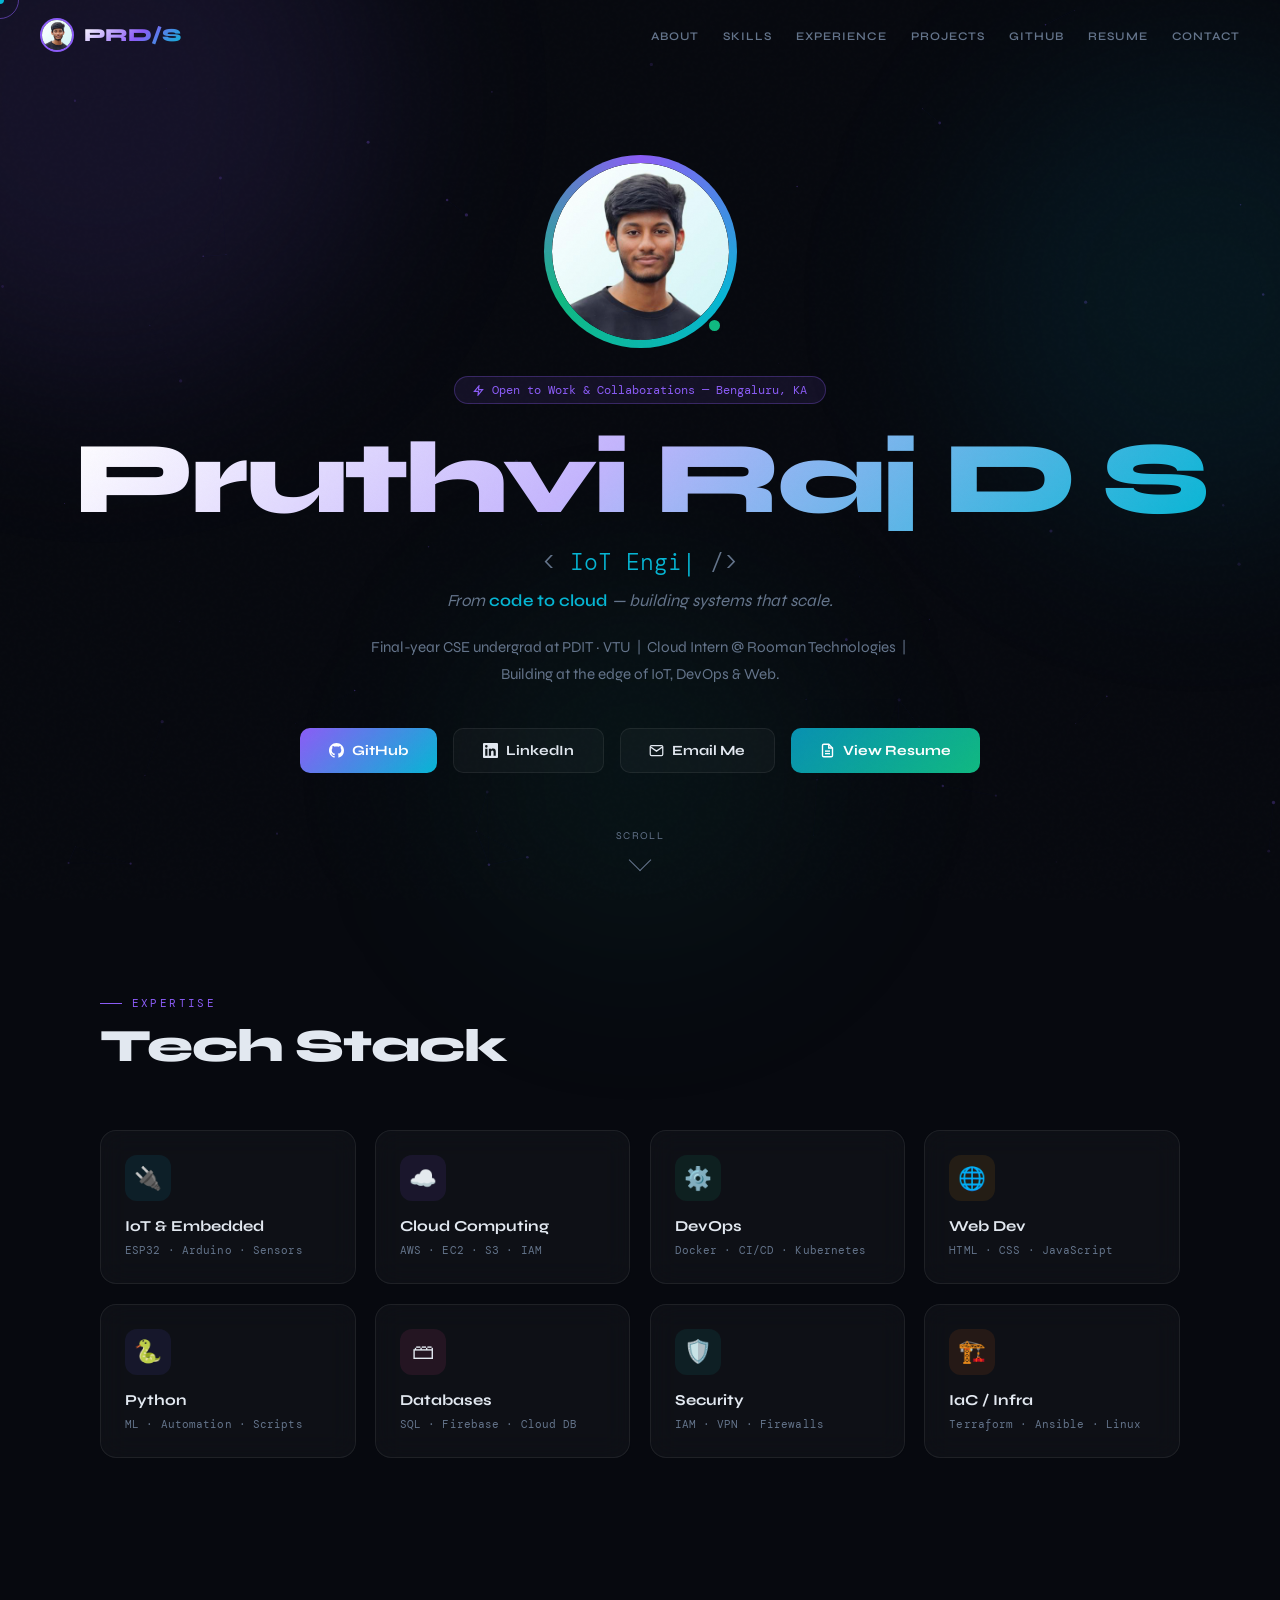
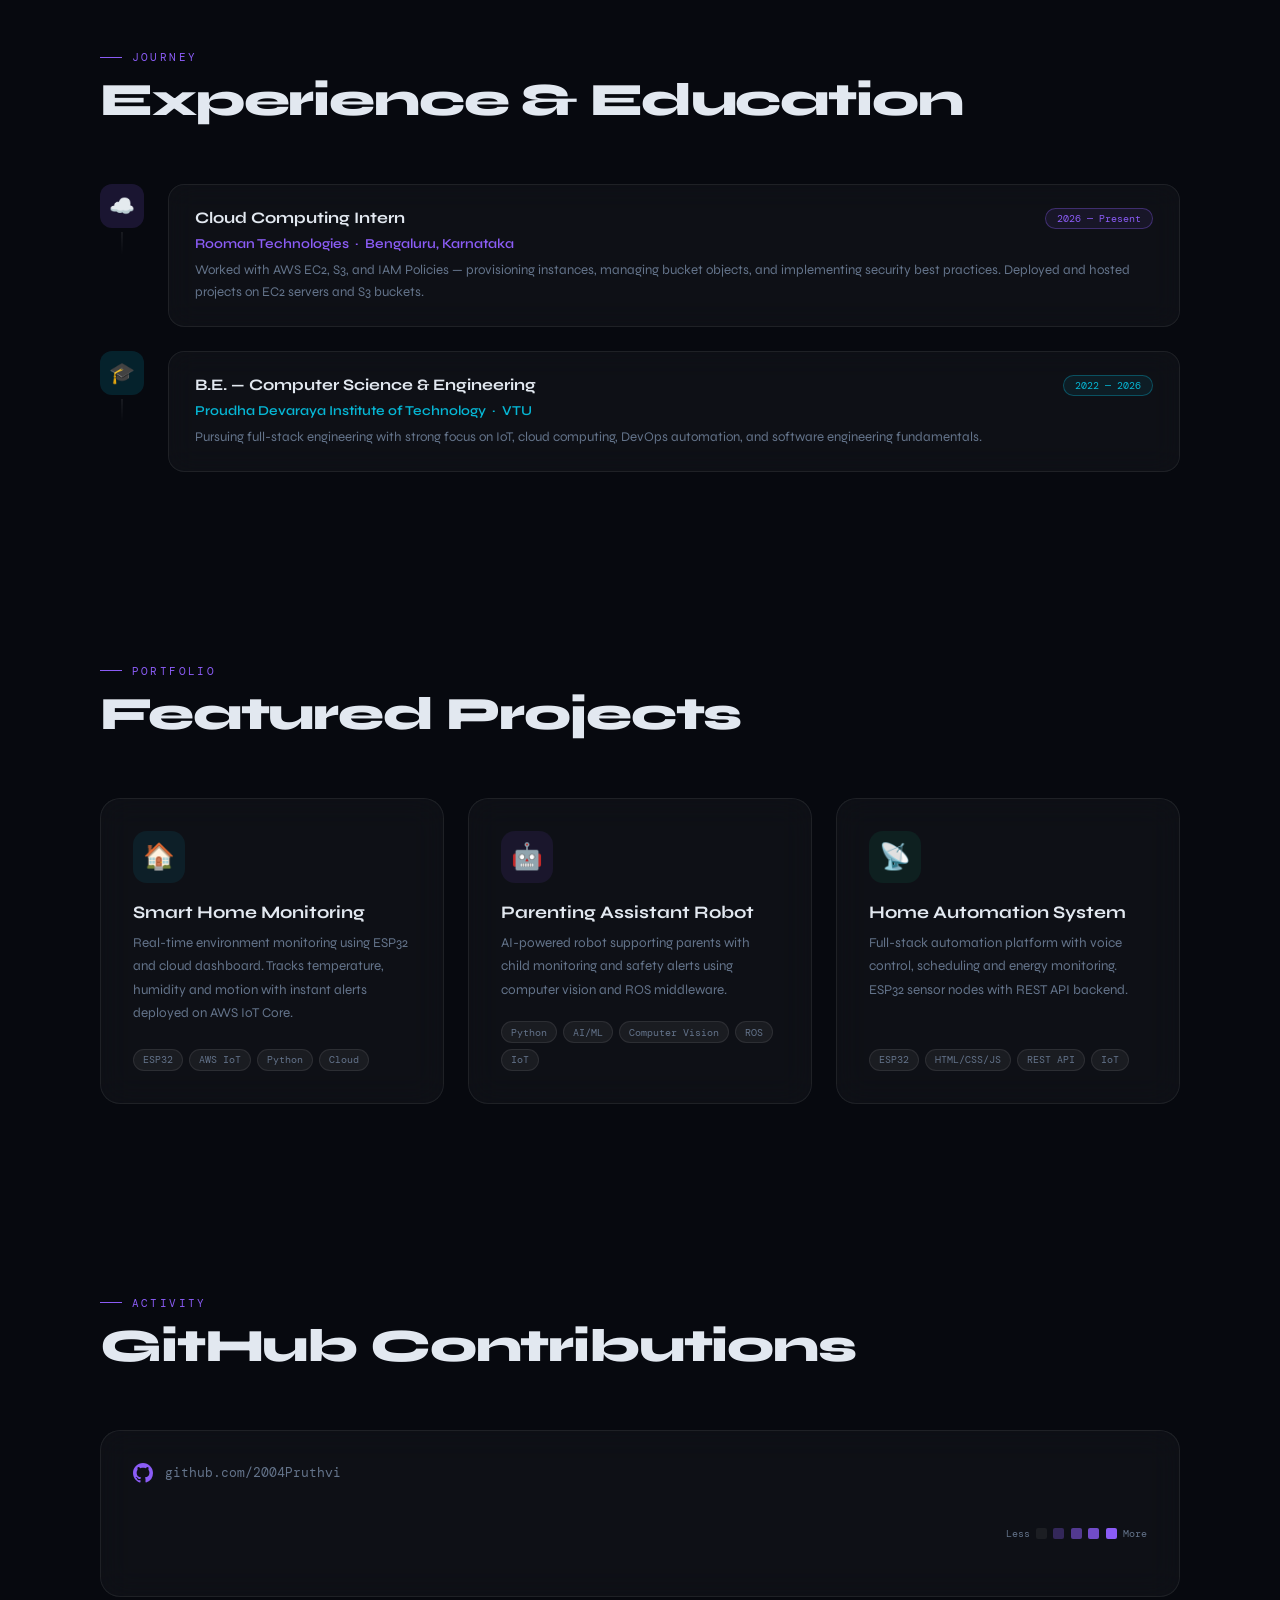
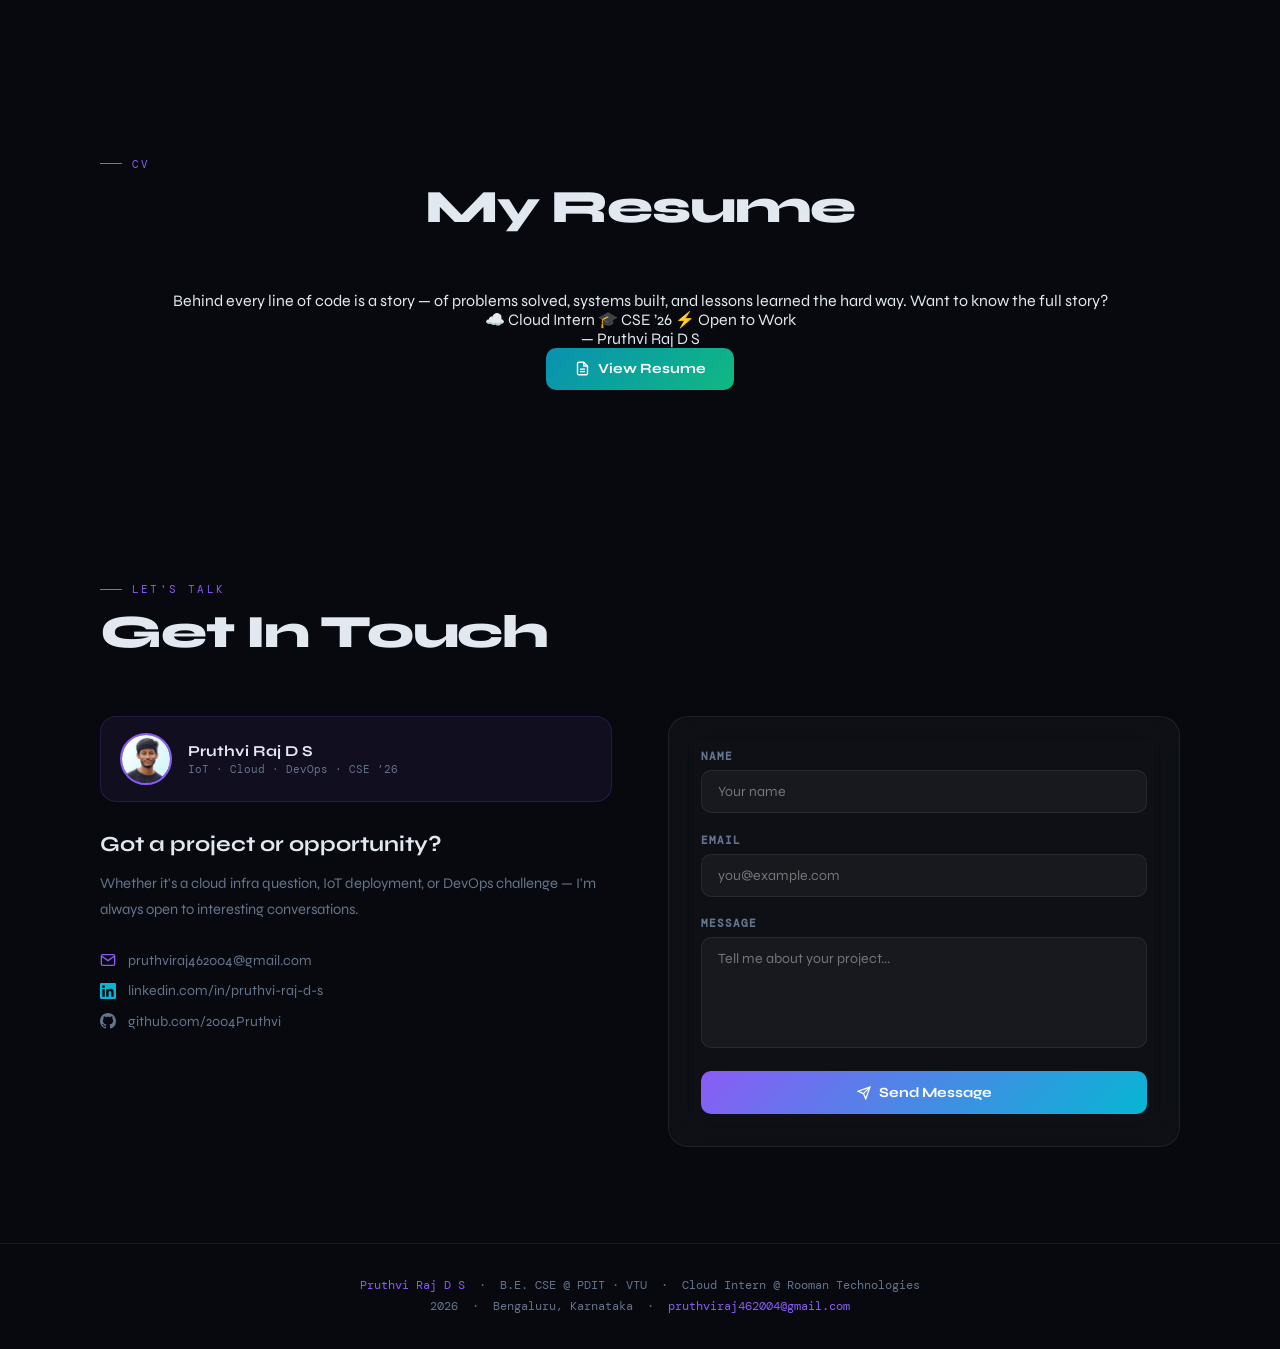
==== commit d41c0a7a: "removed the quote" ====
--- a/index.html
+++ b/index.html
@@ -153,7 +153,6 @@
       <p class="sec-label">CV</p>
       <h2 class="sec-title">My Resume</h2>
       <div class="resume-quote-card">
-        <div class="rqc-bg-quote">&ldquo;</div>
         <div class="rqc-glow"></div>
         <p class="rqc-text">Behind every line of code is a story &mdash; of problems solved, systems built, and lessons learned the hard way. Want to know the full story?</p>
         <div class="rqc-footer">
@@ -384,4 +383,4 @@
 </footer>
 <script src="script.js"></script>
 </body>
-</html>+</html>
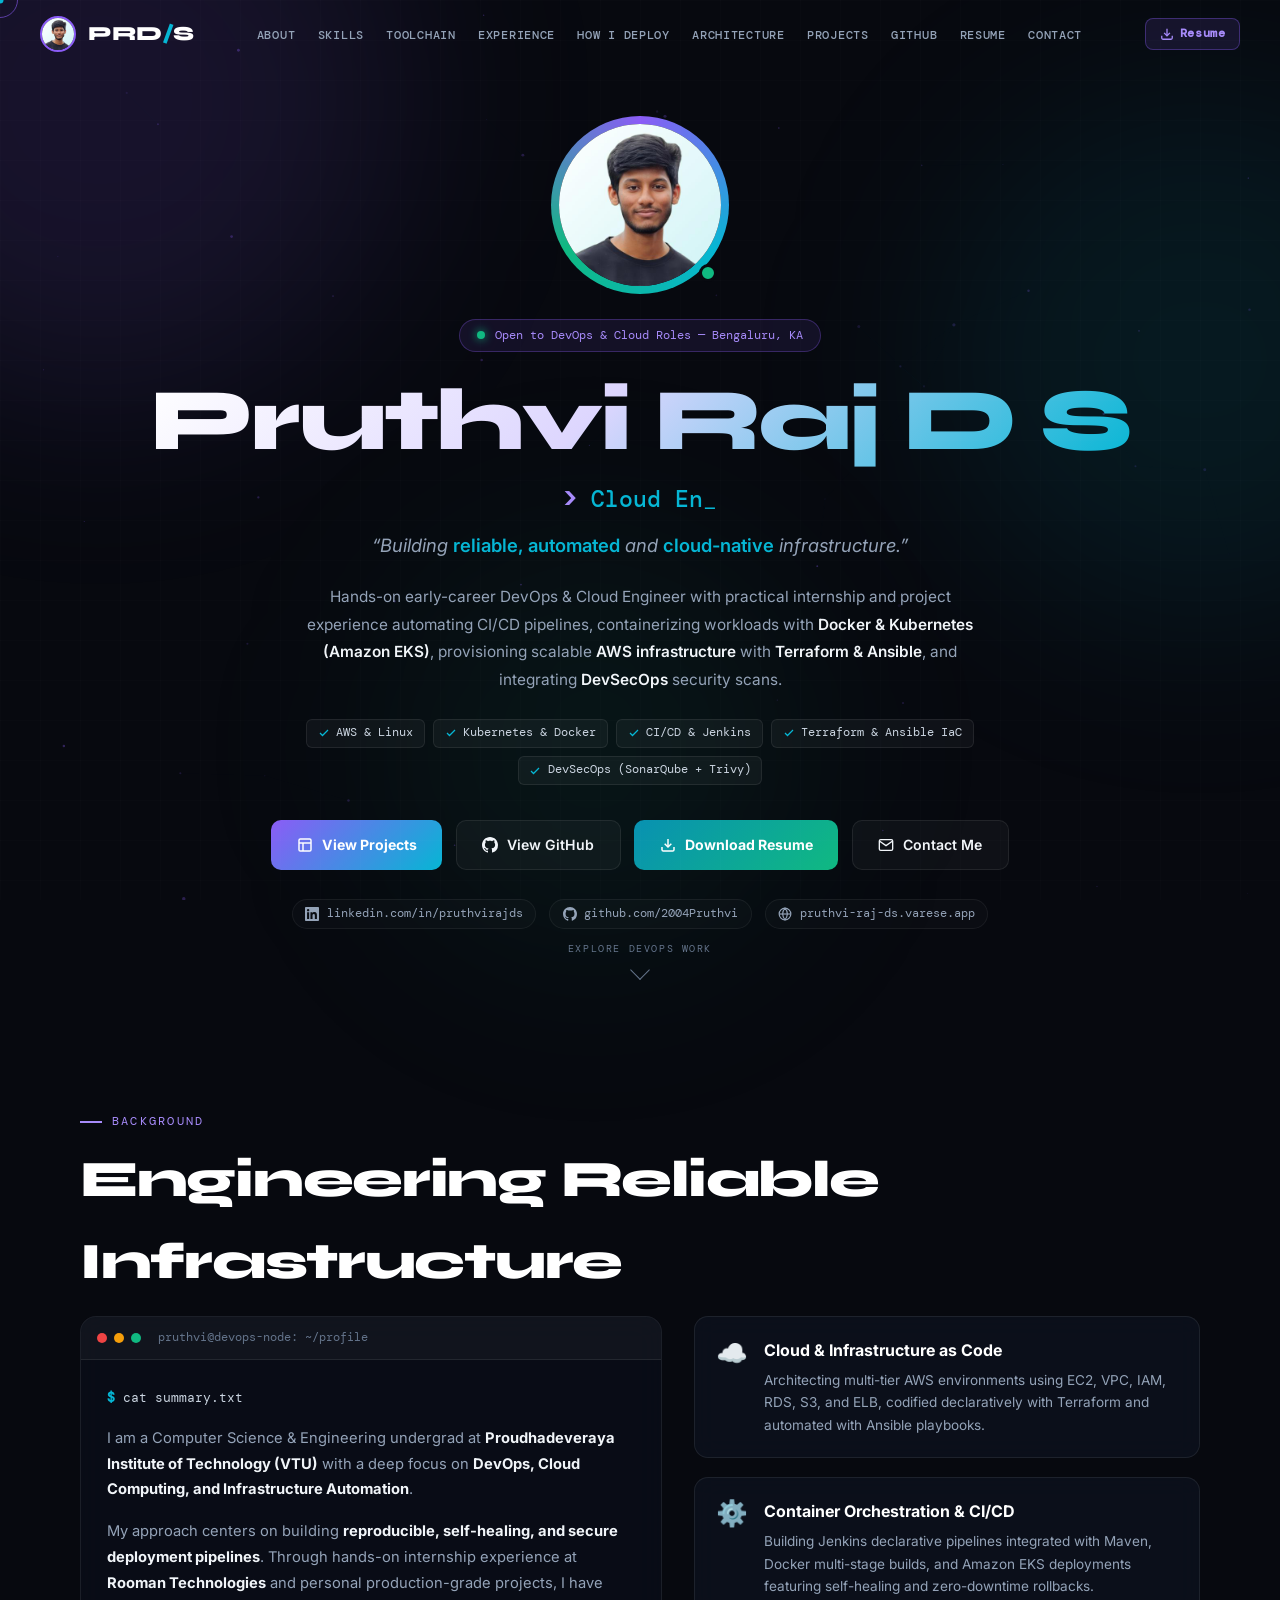
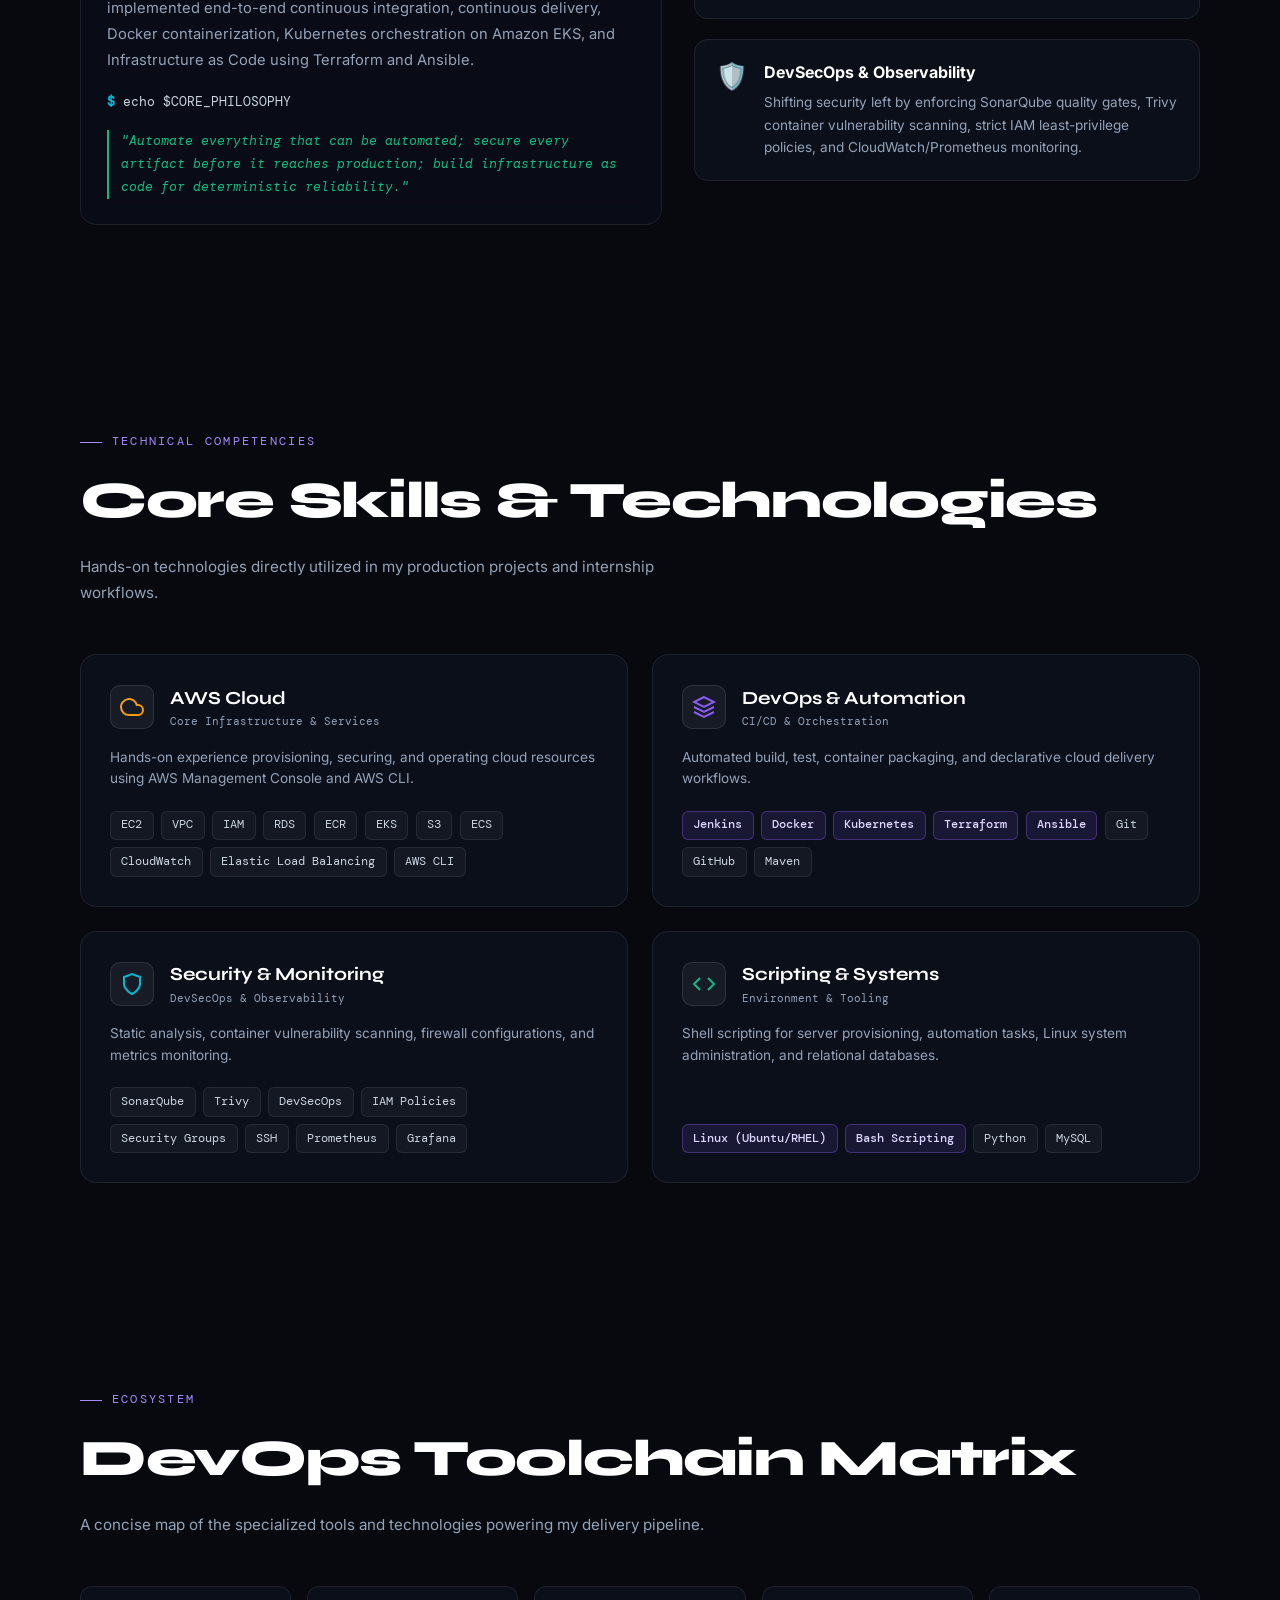
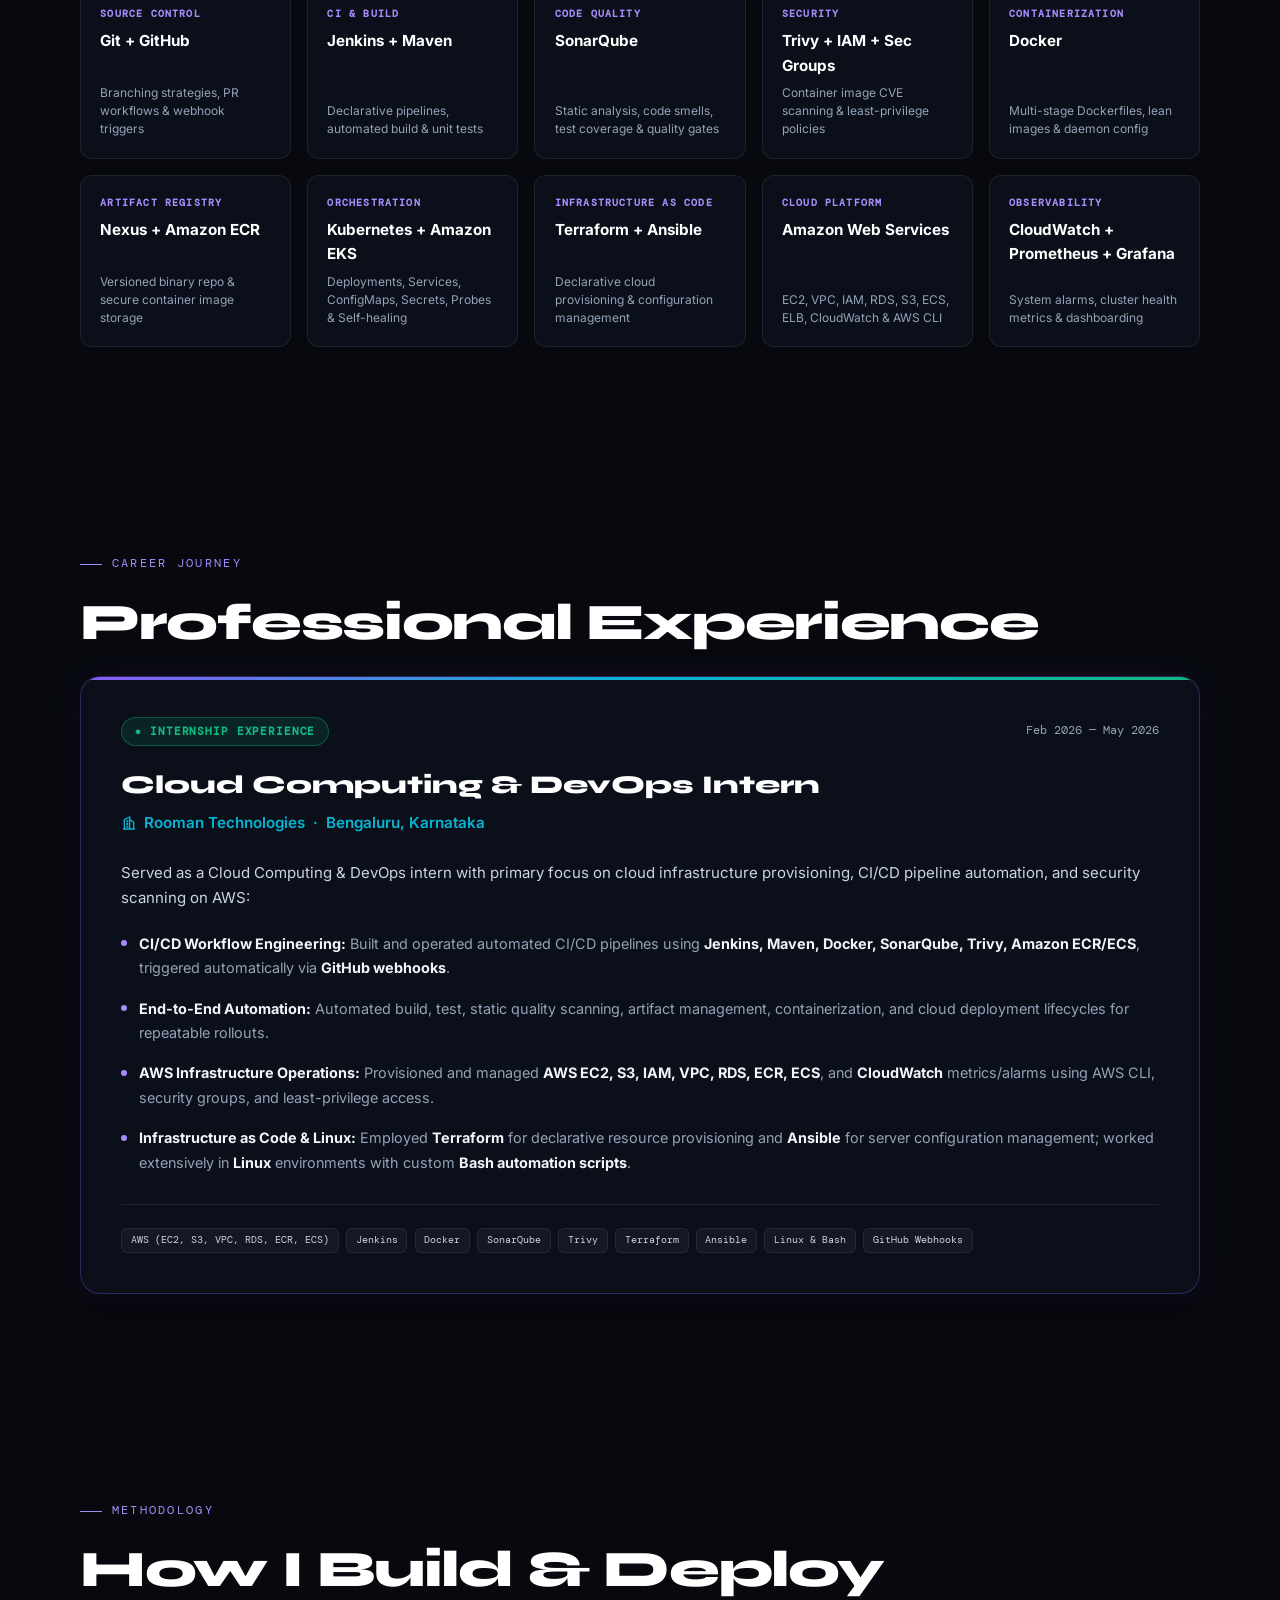
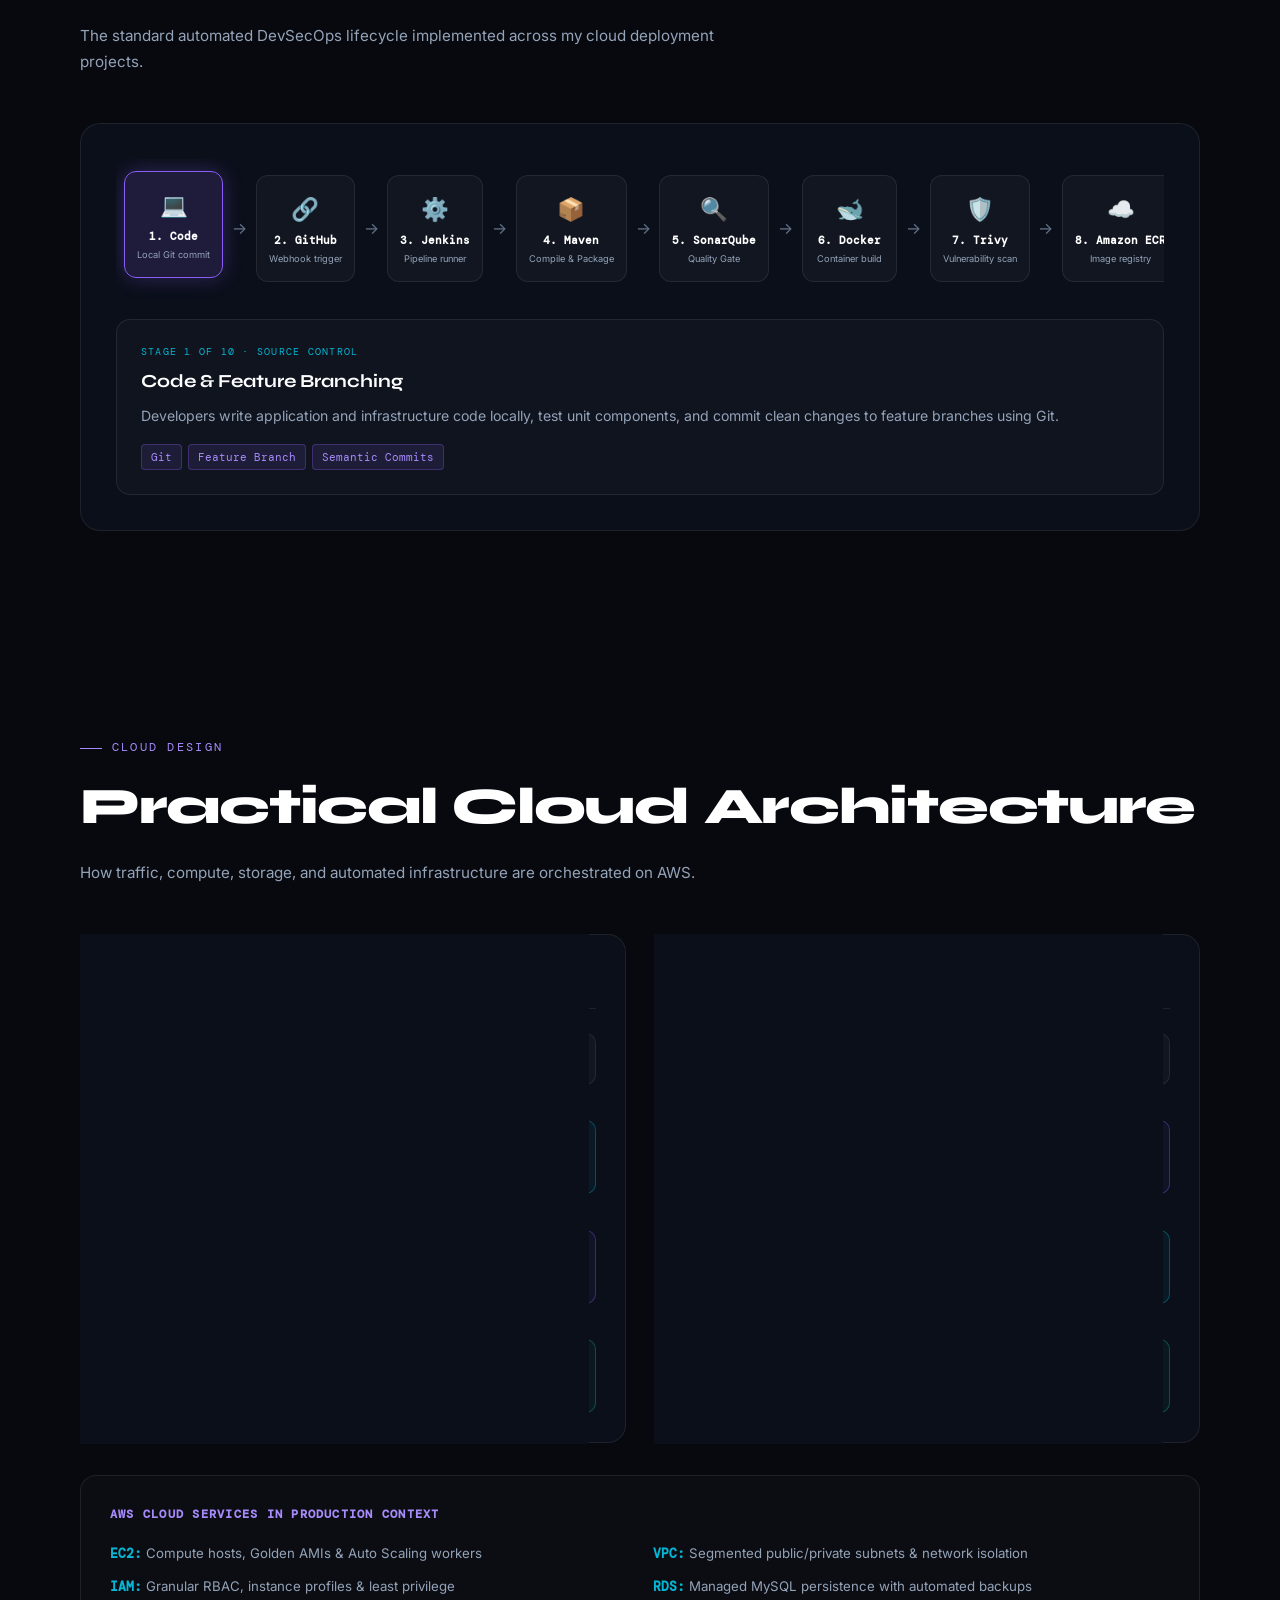
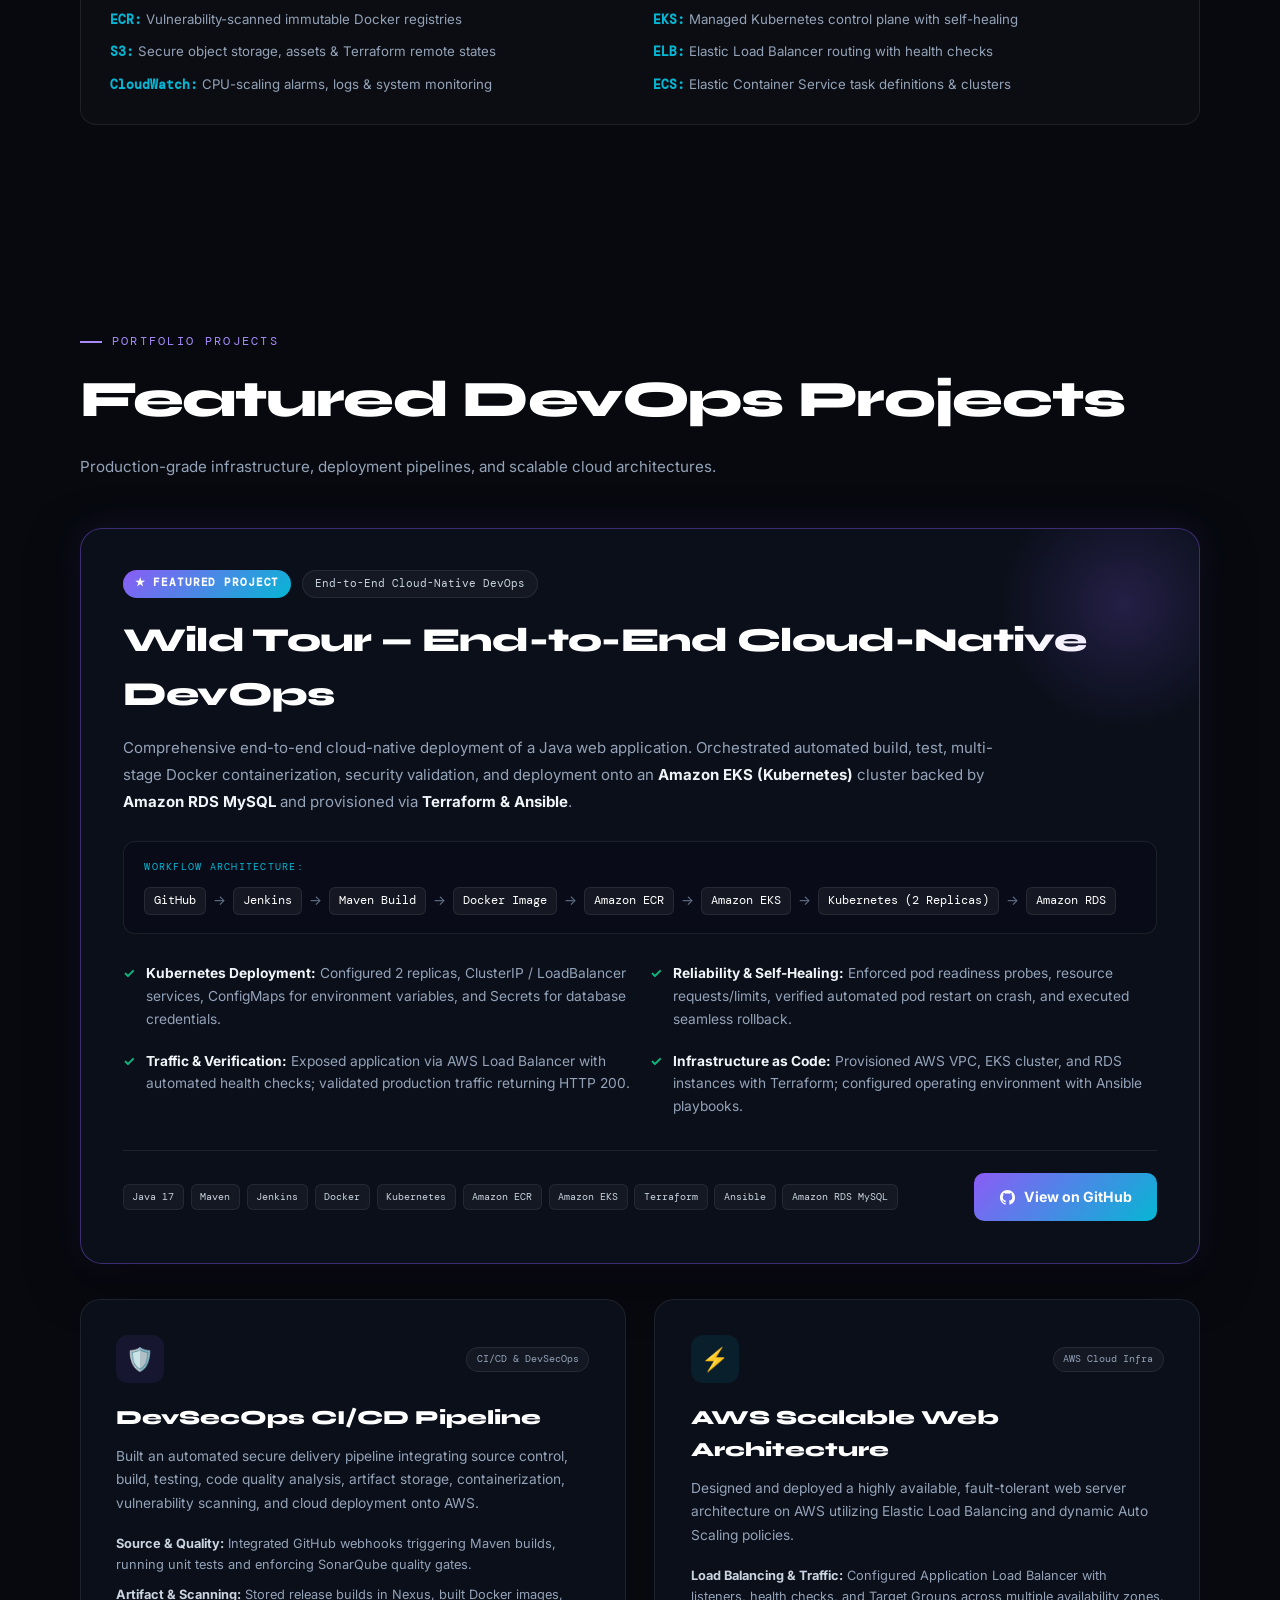
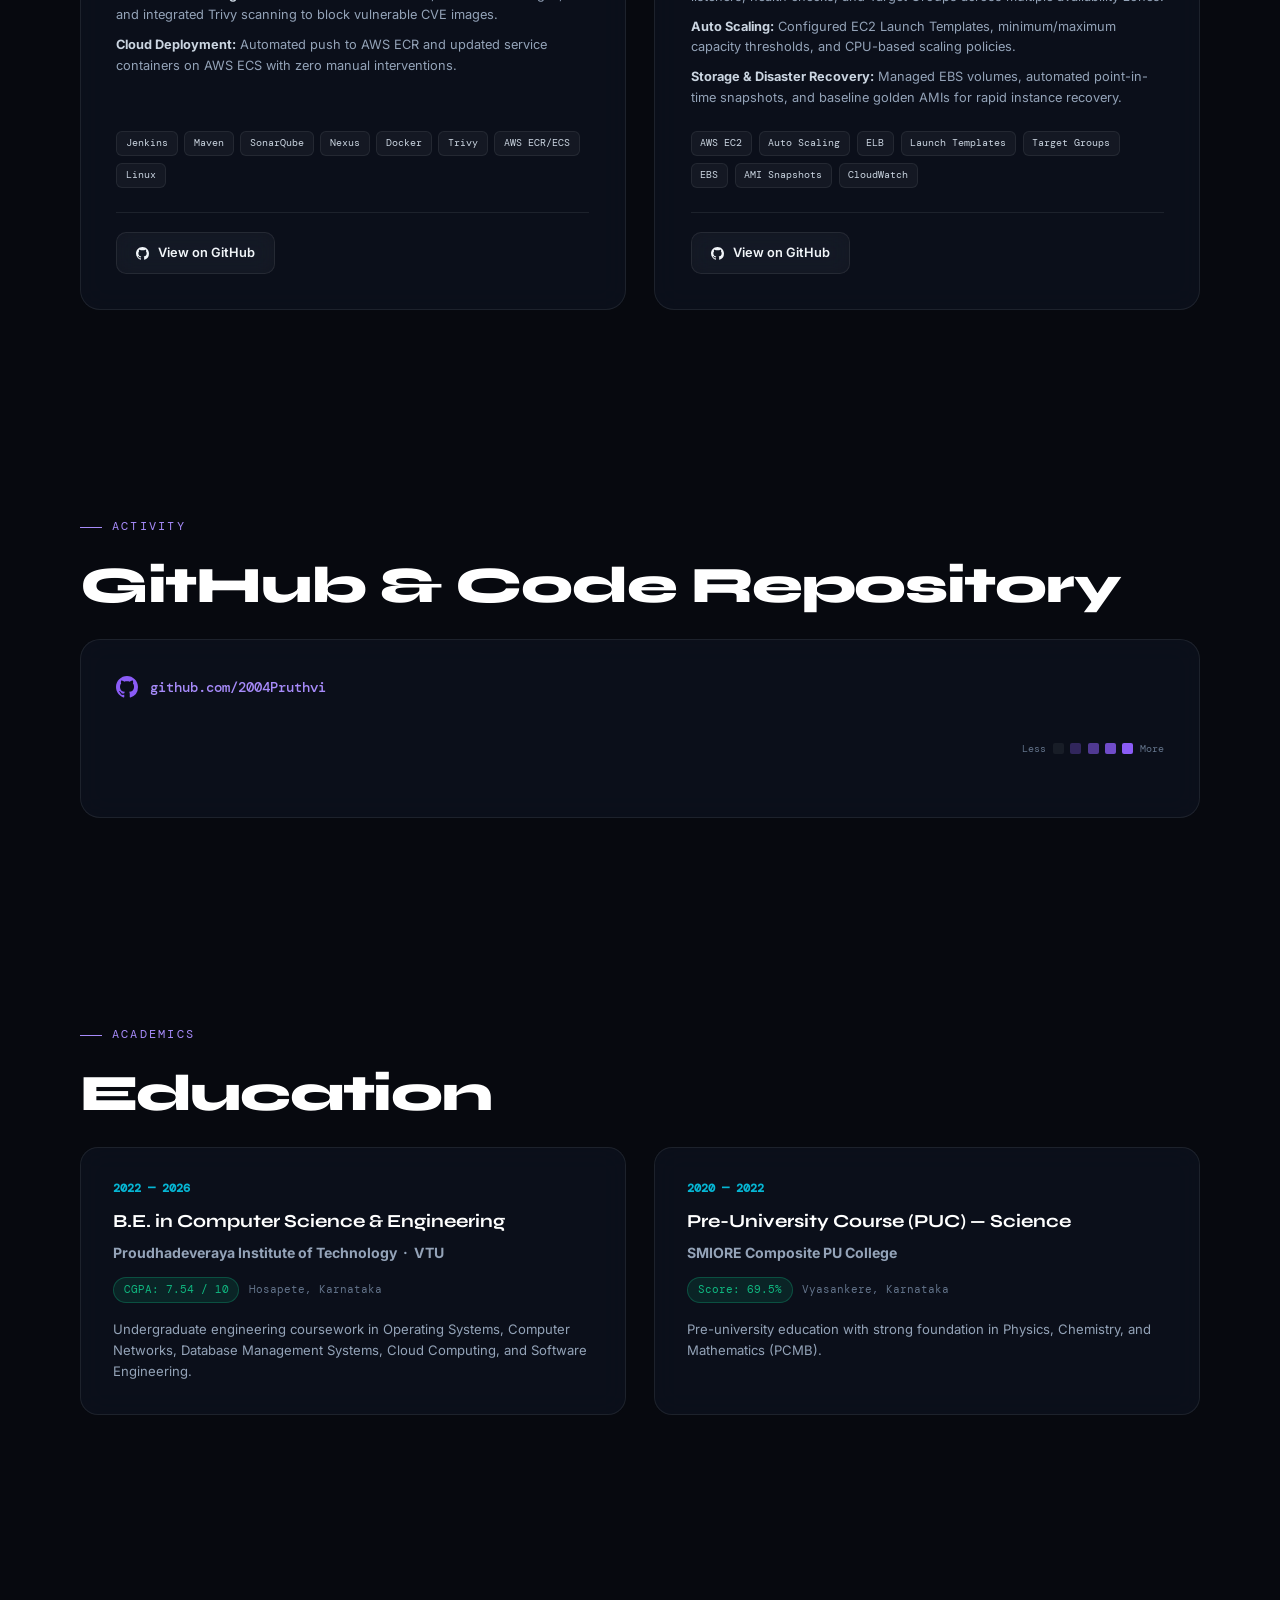
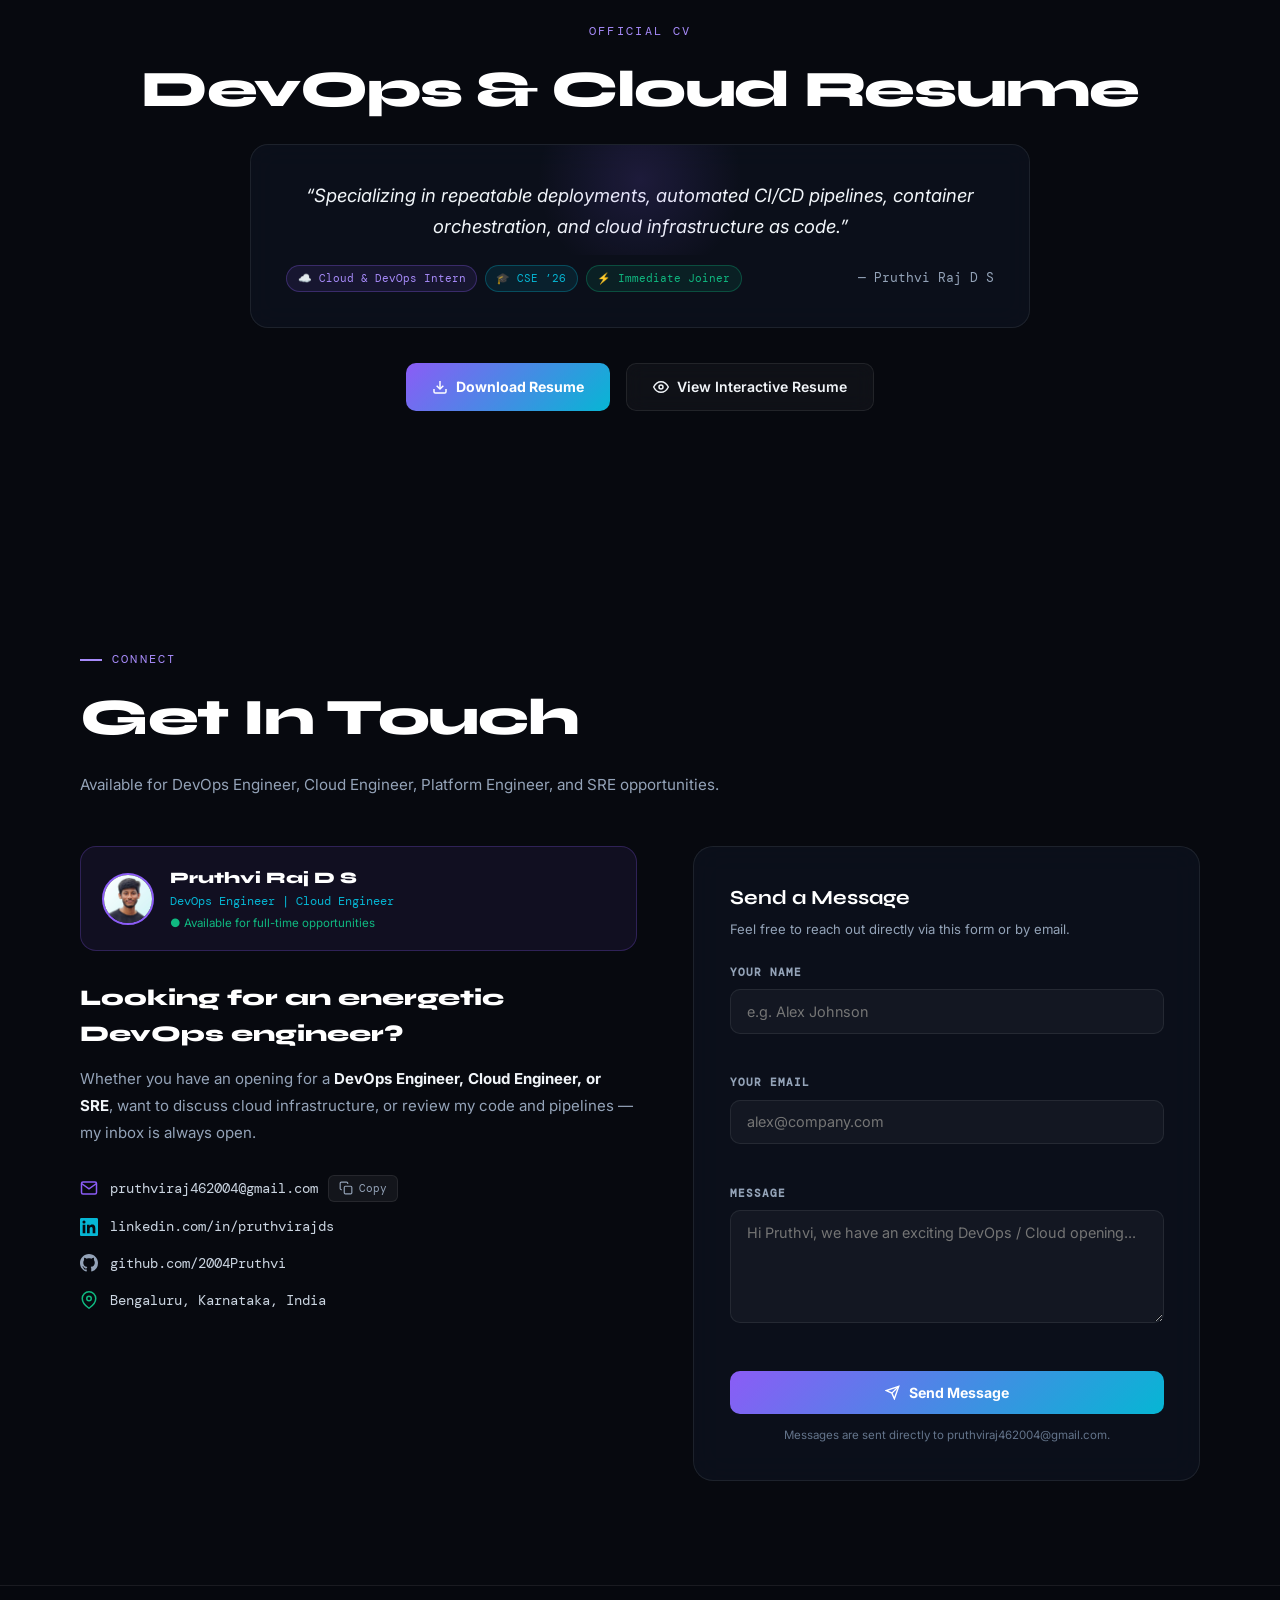
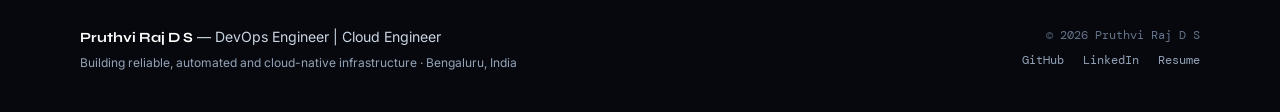
==== commit 8c2a69a2: "feat: modernize DevOps portfolio with verified resume, projects, toolchain, and single-page resume P" ====
--- a/index.html
+++ b/index.html
@@ -1,386 +1,1353 @@
 <!DOCTYPE html>
 <html lang="en">
 <head>
-<meta charset="UTF-8"/>
-<meta name="viewport" content="width=device-width,initial-scale=1.0"/>
-<title>Pruthvi Raj D S &mdash; Portfolio</title>
-<link rel="preconnect" href="https://fonts.googleapis.com">
-<link href="https://fonts.googleapis.com/css2?family=Syne:wght@400;600;700;800&family=DM+Mono:ital,wght@0,300;0,400;1,300&family=Crimson+Pro:ital,wght@0,400;0,600;1,400;1,600&display=swap" rel="stylesheet">
-<link rel="stylesheet" href="style.css"/>
+  <meta charset="UTF-8"/>
+  <meta name="viewport" content="width=device-width, initial-scale=1.0"/>
+  <title>Pruthvi Raj D S | DevOps Engineer | Cloud Engineer</title>
+  
+  <!-- SEO & Social Meta Tags -->
+  <meta name="description" content="Portfolio of Pruthvi Raj D S — DevOps Engineer & Cloud Engineer specializing in AWS, Kubernetes, Docker, CI/CD pipelines, Terraform, Ansible, and DevSecOps."/>
+  <meta name="keywords" content="DevOps Engineer, Cloud Engineer, AWS, Kubernetes, Docker, Jenkins, Terraform, Ansible, CI/CD, DevSecOps, EKS, ECR, Linux, Pruthvi Raj D S"/>
+  <meta name="author" content="Pruthvi Raj D S"/>
+  
+  <meta property="og:type" content="website"/>
+  <meta property="og:title" content="Pruthvi Raj D S | DevOps Engineer | Cloud Engineer"/>
+  <meta property="og:description" content="Building reliable, automated and cloud-native infrastructure with AWS, Kubernetes, Docker, Terraform, and CI/CD pipelines."/>
+  <meta property="og:url" content="https://pruthvi-raj-ds.varese.app/"/>
+  <meta property="og:image" content="photo.jpg"/>
+  
+  <meta name="twitter:card" content="summary_large_image"/>
+  <meta name="twitter:title" content="Pruthvi Raj D S | DevOps Engineer | Cloud Engineer"/>
+  <meta name="twitter:description" content="Building reliable, automated and cloud-native infrastructure with AWS, Kubernetes, Docker, Terraform, and CI/CD pipelines."/>
+  
+  <meta name="theme-color" content="#07090f"/>
+  <link rel="icon" type="image/jpeg" href="photo.jpg"/>
+
+  <!-- Google Fonts -->
+  <link rel="preconnect" href="https://fonts.googleapis.com">
+  <link rel="preconnect" href="https://fonts.gstatic.com" crossorigin>
+  <link href="https://fonts.googleapis.com/css2?family=Syne:wght@400;600;700;800&family=DM+Mono:ital,wght@0,300;0,400;0,500;1,400&family=Inter:wght@300;400;500;600;700&display=swap" rel="stylesheet">
+  
+  <link rel="stylesheet" href="style.css"/>
 </head>
 <body>
-<div id="cur-dot"></div>
-<div id="cur-ring"></div>
-<canvas id="particles"></canvas>
-
-<!-- NAV -->
-<nav id="navbar">
-  <div class="nav-brand">
-    <img class="nav-avatar" src="photo.jpg" alt="Pruthvi"/>
-    <span class="nav-logo">PRD/S</span>
-  </div>
-  <ul class="nav-links">
-    <li><a href="#about">About</a></li>
-    <li><a href="#skills">Skills</a></li>
-    <li><a href="#experience">Experience</a></li>
-    <li><a href="#projects">Projects</a></li>
-    <li><a href="#github">GitHub</a></li>
-    <li><a href="#resume">Resume</a></li>
-    <li><a href="#contact">Contact</a></li>
-  </ul>
-  <button class="hamburger" id="ham"><span></span><span></span><span></span></button>
-</nav>
-
-<!-- MOBILE MENU -->
-<div class="mob-menu" id="mobMenu">
-  <button class="mob-close" id="mobClose">&#x2715;</button>
-  <a href="#about"      class="mob-link">About</a>
-  <a href="#skills"     class="mob-link">Skills</a>
-  <a href="#experience" class="mob-link">Experience</a>
-  <a href="#projects"   class="mob-link">Projects</a>
-  <a href="#github"     class="mob-link">GitHub</a>
-  <a href="#resume"     class="mob-link">Resume</a>
-  <a href="#contact"    class="mob-link">Contact</a>
-</div>
-
-<!-- HERO -->
-<section id="about">
-  <div class="blob b1"></div><div class="blob b2"></div><div class="blob b3"></div>
-  <div class="avatar-wrap">
-    <div class="avatar-ring"></div>
-    <div class="avatar-inner"><img src="photo.jpg" alt="Pruthvi Raj D S"/></div>
-    <div class="avatar-status"></div>
-  </div>
-  <div class="hero-badge">
-    <svg width="11" height="11" viewBox="0 0 24 24" fill="none" stroke="currentColor" stroke-width="2.5"><polygon points="13 2 3 14 12 14 11 22 21 10 12 10 13 2"/></svg>
-    Open to Work &amp; Collaborations &mdash; Bengaluru, KA
-  </div>
-  <h1 class="hero-name">Pruthvi Raj D S</h1>
-  <p class="hero-role">&lt;&nbsp;<span class="typed" id="typed"></span><span class="cursor-blink">|</span>&nbsp;/&gt;</p>
-  <p class="hero-tagline">From <em>code to cloud</em> &mdash; building systems that scale.</p>
-  <p class="hero-desc">Final-year CSE undergrad at PDIT &middot; VTU &nbsp;|&nbsp; Cloud Intern @ Rooman Technologies &nbsp;|&nbsp; Building at the edge of IoT, DevOps &amp; Web.</p>
-  <div class="hero-ctas">
-    <a href="https://github.com/2004Pruthvi" target="_blank" class="btn-p">
-      <svg width="15" height="15" viewBox="0 0 24 24" fill="currentColor"><path d="M12 0C5.37 0 0 5.37 0 12c0 5.31 3.435 9.795 8.205 11.385.6.105.825-.255.825-.57 0-.285-.015-1.23-.015-2.235-3.015.555-3.795-.735-4.035-1.41-.135-.345-.72-1.41-1.23-1.695-.42-.225-1.02-.78-.015-.795.945-.015 1.62.87 1.845 1.23 1.08 1.815 2.805 1.305 3.495.99.105-.78.42-1.305.765-1.605-2.67-.3-5.46-1.335-5.46-5.925 0-1.305.465-2.385 1.23-3.225-.12-.3-.54-1.53.12-3.18 0 0 1.005-.315 3.3 1.23.96-.27 1.98-.405 3-.405s2.04.135 3 .405c2.295-1.56 3.3-1.23 3.3-1.23.66 1.65.24 2.88.12 3.18.765.84 1.23 1.905 1.23 3.225 0 4.605-2.805 5.625-5.475 5.925.435.375.81 1.095.81 2.22 0 1.605-.015 2.895-.015 3.3 0 .315.225.69.825.57A12.02 12.02 0 0024 12c0-6.63-5.37-12-12-12z"/></svg>GitHub
-    </a>
-    <a href="https://www.linkedin.com/in/pruthvi-raj-d-s-a53172363" target="_blank" class="btn-g">
-      <svg width="15" height="15" viewBox="0 0 24 24" fill="currentColor"><path d="M20.447 20.452h-3.554v-5.569c0-1.328-.027-3.037-1.852-3.037-1.853 0-2.136 1.445-2.136 2.939v5.667H9.351V9h3.414v1.561h.046c.477-.9 1.637-1.85 3.37-1.85 3.601 0 4.267 2.37 4.267 5.455v6.286zM5.337 7.433a2.062 2.062 0 01-2.063-2.065 2.064 2.064 0 112.063 2.065zm1.782 13.019H3.555V9h3.564v11.452zM22.225 0H1.771C.792 0 0 .774 0 1.729v20.542C0 23.227.792 24 1.771 24h20.451C23.2 24 24 23.227 24 22.271V1.729C24 .774 23.2 0 22.222 0h.003z"/></svg>LinkedIn
-    </a>
-    <a href="javascript:void(0)" onclick="window.location=atob('bWFpbHRvOnBydXRodmlyYWo0NjIwMDRAZ21haWwuY29t')" class="btn-g">
-      <svg width="15" height="15" viewBox="0 0 24 24" fill="none" stroke="currentColor" stroke-width="2"><path d="M4 4h16c1.1 0 2 .9 2 2v12c0 1.1-.9 2-2 2H4c-1.1 0-2-.9-2-2V6c0-1.1.9-2 2-2z"/><polyline points="22,6 12,13 2,6"/></svg>Email Me
-    </a>
-    <a href="#resume" class="btn-p" style="background:linear-gradient(135deg,#0891b2,#10b981)">
-      <svg width="15" height="15" viewBox="0 0 24 24" fill="none" stroke="currentColor" stroke-width="2.2"><path d="M14 2H6a2 2 0 0 0-2 2v16a2 2 0 0 0 2 2h12a2 2 0 0 0 2-2V8z"/><polyline points="14 2 14 8 20 8"/><line x1="16" y1="13" x2="8" y2="13"/><line x1="16" y1="17" x2="8" y2="17"/></svg>View Resume
+  <!-- Scroll Progress Indicator -->
+  <div id="scroll-progress" aria-hidden="true"></div>
+
+  <!-- Custom Cursor -->
+  <div id="cur-dot" aria-hidden="true"></div>
+  <div id="cur-ring" aria-hidden="true"></div>
+
+  <!-- Particle Background Canvas -->
+  <canvas id="particles" aria-hidden="true"></canvas>
+
+  <!-- NAVBAR -->
+  <nav id="navbar" aria-label="Main Navigation">
+    <div class="nav-brand">
+      <img class="nav-avatar" src="photo.jpg" alt="Pruthvi Raj D S avatar"/>
+      <a href="#about" class="nav-logo" aria-label="Pruthvi Raj D S home">PRD<span class="nav-accent">/</span>S</a>
+    </div>
+    <ul class="nav-links">
+      <li><a href="#about">About</a></li>
+      <li><a href="#skills">Skills</a></li>
+      <li><a href="#toolchain">Toolchain</a></li>
+      <li><a href="#experience">Experience</a></li>
+      <li><a href="#lifecycle">How I Deploy</a></li>
+      <li><a href="#architecture">Architecture</a></li>
+      <li><a href="#projects">Projects</a></li>
+      <li><a href="#github">GitHub</a></li>
+      <li><a href="#resume">Resume</a></li>
+      <li><a href="#contact">Contact</a></li>
+    </ul>
+    <div class="nav-actions">
+      <a href="Pruthvi_DevOps_Resume.pdf" download="Pruthvi_DevOps_Resume.pdf" class="btn-nav-resume" title="Download Resume">
+        <svg width="14" height="14" viewBox="0 0 24 24" fill="none" stroke="currentColor" stroke-width="2.2" aria-hidden="true"><path d="M21 15v4a2 2 0 0 1-2 2H5a2 2 0 0 1-2-2v-4"/><polyline points="7 10 12 15 17 10"/><line x1="12" y1="15" x2="12" y2="3"/></svg>
+        <span>Resume</span>
+      </a>
+      <button class="hamburger" id="ham" aria-label="Toggle navigation menu" aria-expanded="false">
+        <span></span><span></span><span></span>
+      </button>
+    </div>
+  </nav>
+
+  <!-- MOBILE MENU -->
+  <div class="mob-menu" id="mobMenu" aria-hidden="true">
+    <button class="mob-close" id="mobClose" aria-label="Close menu">&times;</button>
+    <a href="#about" class="mob-link">About</a>
+    <a href="#skills" class="mob-link">Skills</a>
+    <a href="#toolchain" class="mob-link">Toolchain</a>
+    <a href="#experience" class="mob-link">Experience</a>
+    <a href="#lifecycle" class="mob-link">How I Deploy</a>
+    <a href="#architecture" class="mob-link">Architecture</a>
+    <a href="#projects" class="mob-link">Projects</a>
+    <a href="#github" class="mob-link">GitHub</a>
+    <a href="#resume" class="mob-link">Resume</a>
+    <a href="#contact" class="mob-link">Contact</a>
+    <a href="Pruthvi_DevOps_Resume.pdf" download="Pruthvi_DevOps_Resume.pdf" class="btn-p mob-resume-btn">
+      <svg width="15" height="15" viewBox="0 0 24 24" fill="none" stroke="currentColor" stroke-width="2" aria-hidden="true"><path d="M21 15v4a2 2 0 0 1-2 2H5a2 2 0 0 1-2-2v-4"/><polyline points="7 10 12 15 17 10"/><line x1="12" y1="15" x2="12" y2="3"/></svg>
+      Download Resume
     </a>
   </div>
-  <div class="scroll-hint"><span>SCROLL</span><div class="scroll-arrow"></div></div>
-</section>
-
-<!-- SKILLS -->
-<section id="skills">
-  <div class="container">
-    <div class="reveal"><p class="sec-label">Expertise</p><h2 class="sec-title">Tech Stack</h2></div>
-    <div class="skills-grid" id="skillsGrid"></div>
-  </div>
-</section>
-
-<!-- EXPERIENCE -->
-<section id="experience">
-  <div class="container">
-    <div class="reveal"><p class="sec-label">Journey</p><h2 class="sec-title">Experience &amp; Education</h2></div>
-    <div class="timeline">
-      <div class="tl-item reveal" style="transition-delay:.05s">
-        <div class="tl-icon-col"><div class="tl-dot" style="background:rgba(139,92,246,.15)">&#9729;&#65039;</div><div class="tl-line"></div></div>
-        <div class="tl-body">
-          <div class="tl-top"><div class="tl-title">Cloud Computing Intern</div><span class="tl-badge" style="color:var(--purple);border-color:rgba(139,92,246,.35);background:rgba(139,92,246,.08)">2026 &mdash; Present</span></div>
-          <div class="tl-org" style="color:var(--purple)">Rooman Technologies &nbsp;&middot;&nbsp; Bengaluru, Karnataka</div>
-          <div class="tl-desc">Worked with AWS EC2, S3, and IAM Policies &mdash; provisioning instances, managing bucket objects, and implementing security best practices. Deployed and hosted projects on EC2 servers and S3 buckets.</div>
-        </div>
-      </div>
-      <div class="tl-item reveal" style="transition-delay:.12s">
-        <div class="tl-icon-col"><div class="tl-dot" style="background:rgba(6,182,212,.15)">&#127891;</div><div class="tl-line"></div></div>
-        <div class="tl-body">
-          <div class="tl-top"><div class="tl-title">B.E. &mdash; Computer Science &amp; Engineering</div><span class="tl-badge" style="color:var(--cyan);border-color:rgba(6,182,212,.35);background:rgba(6,182,212,.08)">2022 &mdash; 2026</span></div>
-          <div class="tl-org" style="color:var(--cyan)">Proudha Devaraya Institute of Technology &nbsp;&middot;&nbsp; VTU</div>
-          <div class="tl-desc">Pursuing full-stack engineering with strong focus on IoT, cloud computing, DevOps automation, and software engineering fundamentals.</div>
+
+  <main>
+    <!-- HERO SECTION -->
+    <section id="about" class="hero-section">
+      <div class="blob b1" aria-hidden="true"></div>
+      <div class="blob b2" aria-hidden="true"></div>
+      <div class="blob b3" aria-hidden="true"></div>
+
+      <div class="avatar-wrap">
+        <div class="avatar-ring" aria-hidden="true"></div>
+        <div class="avatar-inner">
+          <img src="photo.jpg" alt="Pruthvi Raj D S — DevOps & Cloud Engineer"/>
+        </div>
+        <div class="avatar-status" title="Available for DevOps & Cloud opportunities" aria-label="Active status indicator"></div>
+      </div>
+
+      <div class="hero-badge">
+        <span class="badge-pulse" aria-hidden="true"></span>
+        <span>Open to DevOps &amp; Cloud Roles &mdash; Bengaluru, KA</span>
+      </div>
+
+      <h1 class="hero-name">Pruthvi Raj D S</h1>
+      
+      <p class="hero-role">
+        <span class="prompt-symbol">&gt;&nbsp;</span>
+        <span class="typed" id="typed">DevOps Engineer</span>
+        <span class="cursor-blink" aria-hidden="true">_</span>
+      </p>
+
+      <p class="hero-tagline">
+        &ldquo;Building <em>reliable, automated</em> and <em>cloud-native</em> infrastructure.&rdquo;
+      </p>
+
+      <p class="hero-desc">
+        Hands-on early-career DevOps &amp; Cloud Engineer with practical internship and project experience automating CI/CD pipelines, containerizing workloads with <strong>Docker &amp; Kubernetes (Amazon EKS)</strong>, provisioning scalable <strong>AWS infrastructure</strong> with <strong>Terraform &amp; Ansible</strong>, and integrating <strong>DevSecOps</strong> security scans.
+      </p>
+
+      <!-- Recruiter Snapshot Badges -->
+      <div class="hero-pills">
+        <span class="hero-pill"><svg width="12" height="12" viewBox="0 0 24 24" fill="none" stroke="currentColor" stroke-width="2.5"><polyline points="20 6 9 17 4 12"/></svg> AWS &amp; Linux</span>
+        <span class="hero-pill"><svg width="12" height="12" viewBox="0 0 24 24" fill="none" stroke="currentColor" stroke-width="2.5"><polyline points="20 6 9 17 4 12"/></svg> Kubernetes &amp; Docker</span>
+        <span class="hero-pill"><svg width="12" height="12" viewBox="0 0 24 24" fill="none" stroke="currentColor" stroke-width="2.5"><polyline points="20 6 9 17 4 12"/></svg> CI/CD &amp; Jenkins</span>
+        <span class="hero-pill"><svg width="12" height="12" viewBox="0 0 24 24" fill="none" stroke="currentColor" stroke-width="2.5"><polyline points="20 6 9 17 4 12"/></svg> Terraform &amp; Ansible IaC</span>
+        <span class="hero-pill"><svg width="12" height="12" viewBox="0 0 24 24" fill="none" stroke="currentColor" stroke-width="2.5"><polyline points="20 6 9 17 4 12"/></svg> DevSecOps (SonarQube + Trivy)</span>
+      </div>
+
+      <!-- Primary Recruiter CTA Buttons -->
+      <div class="hero-ctas">
+        <a href="#projects" class="btn-p">
+          <svg width="16" height="16" viewBox="0 0 24 24" fill="none" stroke="currentColor" stroke-width="2.2" aria-hidden="true"><rect x="3" y="3" width="18" height="18" rx="2" ry="2"/><line x1="3" y1="9" x2="21" y2="9"/><line x1="9" y1="21" x2="9" y2="9"/></svg>
+          View Projects
+        </a>
+        <a href="https://github.com/2004Pruthvi" target="_blank" rel="noopener noreferrer" class="btn-g">
+          <svg width="16" height="16" viewBox="0 0 24 24" fill="currentColor" aria-hidden="true"><path d="M12 0C5.37 0 0 5.37 0 12c0 5.31 3.435 9.795 8.205 11.385.6.105.825-.255.825-.57 0-.285-.015-1.23-.015-2.235-3.015.555-3.795-.735-4.035-1.41-.135-.345-.72-1.41-1.23-1.695-.42-.225-1.02-.78-.015-.795.945-.015 1.62.87 1.845 1.23 1.08 1.815 2.805 1.305 3.495.99.105-.78.42-1.305.765-1.605-2.67-.3-5.46-1.335-5.46-5.925 0-1.305.465-2.385 1.23-3.225-.12-.3-.54-1.53.12-3.18 0 0 1.005-.315 3.3 1.23.96-.27 1.98-.405 3-.405s2.04.135 3 .405c2.295-1.56 3.3-1.23 3.3-1.23.66 1.65.24 2.88.12 3.18.765.84 1.23 1.905 1.23 3.225 0 4.605-2.805 5.625-5.475 5.925.435.375.81 1.095.81 2.22 0 1.605-.015 2.895-.015 3.3 0 .315.225.69.825.57A12.02 12.02 0 0024 12c0-6.63-5.37-12-12-12z"/></svg>
+          View GitHub
+        </a>
+        <a href="Pruthvi_DevOps_Resume.pdf" download="Pruthvi_DevOps_Resume.pdf" class="btn-p btn-resume-highlight">
+          <svg width="16" height="16" viewBox="0 0 24 24" fill="none" stroke="currentColor" stroke-width="2.2" aria-hidden="true"><path d="M21 15v4a2 2 0 0 1-2 2H5a2 2 0 0 1-2-2v-4"/><polyline points="7 10 12 15 17 10"/><line x1="12" y1="15" x2="12" y2="3"/></svg>
+          Download Resume
+        </a>
+        <a href="#contact" class="btn-g">
+          <svg width="16" height="16" viewBox="0 0 24 24" fill="none" stroke="currentColor" stroke-width="2" aria-hidden="true"><path d="M4 4h16c1.1 0 2 .9 2 2v12c0 1.1-.9 2-2 2H4c-1.1 0-2-.9-2-2V6c0-1.1.9-2 2-2z"/><polyline points="22,6 12,13 2,6"/></svg>
+          Contact Me
+        </a>
+      </div>
+
+      <!-- Quick Profile Links -->
+      <div class="hero-social-links">
+        <a href="https://linkedin.com/in/pruthvirajds" target="_blank" rel="noopener noreferrer" class="social-chip" title="LinkedIn Profile">
+          <svg width="14" height="14" viewBox="0 0 24 24" fill="currentColor"><path d="M20.447 20.452h-3.554v-5.569c0-1.328-.027-3.037-1.852-3.037-1.853 0-2.136 1.445-2.136 2.939v5.667H9.351V9h3.414v1.561h.046c.477-.9 1.637-1.85 3.37-1.85 3.601 0 4.267 2.37 4.267 5.455v6.286zM5.337 7.433a2.062 2.062 0 01-2.063-2.065 2.064 2.064 0 112.063 2.065zm1.782 13.019H3.555V9h3.564v11.452zM22.225 0H1.771C.792 0 0 .774 0 1.729v20.542C0 23.227.792 24 1.771 24h20.451C23.2 24 24 23.227 24 22.271V1.729C24 .774 23.2 0 22.222 0h.003z"/></svg>
+          linkedin.com/in/pruthvirajds
+        </a>
+        <a href="https://github.com/2004Pruthvi" target="_blank" rel="noopener noreferrer" class="social-chip" title="GitHub Profile">
+          <svg width="14" height="14" viewBox="0 0 24 24" fill="currentColor"><path d="M12 0C5.37 0 0 5.37 0 12c0 5.31 3.435 9.795 8.205 11.385.6.105.825-.255.825-.57 0-.285-.015-1.23-.015-2.235-3.015.555-3.795-.735-4.035-1.41-.135-.345-.72-1.41-1.23-1.695-.42-.225-1.02-.78-.015-.795.945-.015 1.62.87 1.845 1.23 1.08 1.815 2.805 1.305 3.495.99.105-.78.42-1.305.765-1.605-2.67-.3-5.46-1.335-5.46-5.925 0-1.305.465-2.385 1.23-3.225-.12-.3-.54-1.53.12-3.18 0 0 1.005-.315 3.3 1.23.96-.27 1.98-.405 3-.405s2.04.135 3 .405c2.295-1.56 3.3-1.23 3.3-1.23.66 1.65.24 2.88.12 3.18.765.84 1.23 1.905 1.23 3.225 0 4.605-2.805 5.625-5.475 5.925.435.375.81 1.095.81 2.22 0 1.605-.015 2.895-.015 3.3 0 .315.225.69.825.57A12.02 12.02 0 0024 12c0-6.63-5.37-12-12-12z"/></svg>
+          github.com/2004Pruthvi
+        </a>
+        <a href="https://pruthvi-raj-ds.varese.app" target="_blank" rel="noopener noreferrer" class="social-chip" title="Live Portfolio Link">
+          <svg width="14" height="14" viewBox="0 0 24 24" fill="none" stroke="currentColor" stroke-width="2"><circle cx="12" cy="12" r="10"/><line x1="2" y1="12" x2="22" y2="12"/><path d="M12 2a15.3 15.3 0 0 1 4 10 15.3 15.3 0 0 1-4 10 15.3 15.3 0 0 1-4-10 15.3 15.3 0 0 1 4-10z"/></svg>
+          pruthvi-raj-ds.varese.app
+        </a>
+      </div>
+
+      <div class="scroll-hint" aria-hidden="true">
+        <span>EXPLORE DEVOPS WORK</span>
+        <div class="scroll-arrow"></div>
+      </div>
+    </section>
+
+    <!-- PROFESSIONAL ABOUT SECTION -->
+    <section id="about-details" class="about-section">
+      <div class="container">
+        <div class="reveal">
+          <p class="sec-label">Background</p>
+          <h2 class="sec-title">Engineering Reliable Infrastructure</h2>
+        </div>
+        
+        <div class="about-grid reveal">
+          <div class="about-card terminal-card">
+            <div class="terminal-bar">
+              <span class="t-dot red"></span>
+              <span class="t-dot yellow"></span>
+              <span class="t-dot green"></span>
+              <span class="t-title">pruthvi@devops-node: ~/profile</span>
+            </div>
+            <div class="terminal-body">
+              <p><span class="t-prompt">$</span> cat summary.txt</p>
+              <p class="t-output">
+                I am a Computer Science &amp; Engineering undergrad at <strong>Proudhadeveraya Institute of Technology (VTU)</strong> with a deep focus on <strong>DevOps, Cloud Computing, and Infrastructure Automation</strong>.
+              </p>
+              <p class="t-output">
+                My approach centers on building <strong>reproducible, self-healing, and secure deployment pipelines</strong>. Through hands-on internship experience at <strong>Rooman Technologies</strong> and personal production-grade projects, I have implemented end-to-end continuous integration, continuous delivery, Docker containerization, Kubernetes orchestration on Amazon EKS, and Infrastructure as Code using Terraform and Ansible.
+              </p>
+              <p><span class="t-prompt">$</span> echo $CORE_PHILOSOPHY</p>
+              <p class="t-output highlight-green">
+                "Automate everything that can be automated; secure every artifact before it reaches production; build infrastructure as code for deterministic reliability."
+              </p>
+            </div>
+          </div>
+
+          <div class="about-highlights-col">
+            <div class="info-metric-card">
+              <div class="imc-icon">&#9729;&#65039;</div>
+              <div class="imc-content">
+                <h3>Cloud &amp; Infrastructure as Code</h3>
+                <p>Architecting multi-tier AWS environments using EC2, VPC, IAM, RDS, S3, and ELB, codified declaratively with Terraform and automated with Ansible playbooks.</p>
+              </div>
+            </div>
+
+            <div class="info-metric-card">
+              <div class="imc-icon">&#9881;&#65039;</div>
+              <div class="imc-content">
+                <h3>Container Orchestration &amp; CI/CD</h3>
+                <p>Building Jenkins declarative pipelines integrated with Maven, Docker multi-stage builds, and Amazon EKS deployments featuring self-healing and zero-downtime rollbacks.</p>
+              </div>
+            </div>
+
+            <div class="info-metric-card">
+              <div class="imc-icon">&#128737;&#65039;</div>
+              <div class="imc-content">
+                <h3>DevSecOps &amp; Observability</h3>
+                <p>Shifting security left by enforcing SonarQube quality gates, Trivy container vulnerability scanning, strict IAM least-privilege policies, and CloudWatch/Prometheus monitoring.</p>
+              </div>
+            </div>
+          </div>
+        </div>
+      </div>
+    </section>
+
+    <!-- TECHNICAL SKILLS SECTION (Strictly aligned to Resume) -->
+    <section id="skills">
+      <div class="container">
+        <div class="reveal">
+          <p class="sec-label">Technical Competencies</p>
+          <h2 class="sec-title">Core Skills &amp; Technologies</h2>
+          <p class="sec-subtitle">Hands-on technologies directly utilized in my production projects and internship workflows.</p>
+        </div>
+
+        <div class="skills-categories-grid">
+          <!-- AWS Card -->
+          <div class="tech-category-card reveal" style="--cat-color: #f59e0b">
+            <div class="tcc-header">
+              <div class="tcc-icon-wrap">
+                <svg width="24" height="24" viewBox="0 0 24 24" fill="none" stroke="currentColor" stroke-width="2"><path d="M18 10h-1.26A8 8 0 1 0 9 20h9a5 5 0 0 0 0-10z"/></svg>
+              </div>
+              <div>
+                <h3 class="tcc-title">AWS Cloud</h3>
+                <span class="tcc-subtitle">Core Infrastructure &amp; Services</span>
+              </div>
+            </div>
+            <p class="tcc-desc">Hands-on experience provisioning, securing, and operating cloud resources using AWS Management Console and AWS CLI.</p>
+            <div class="tcc-badges">
+              <span class="tech-badge">EC2</span>
+              <span class="tech-badge">VPC</span>
+              <span class="tech-badge">IAM</span>
+              <span class="tech-badge">RDS</span>
+              <span class="tech-badge">ECR</span>
+              <span class="tech-badge">EKS</span>
+              <span class="tech-badge">S3</span>
+              <span class="tech-badge">ECS</span>
+              <span class="tech-badge">CloudWatch</span>
+              <span class="tech-badge">Elastic Load Balancing</span>
+              <span class="tech-badge">AWS CLI</span>
+            </div>
+          </div>
+
+          <!-- DevOps Card -->
+          <div class="tech-category-card reveal" style="--cat-color: #8b5cf6">
+            <div class="tcc-header">
+              <div class="tcc-icon-wrap">
+                <svg width="24" height="24" viewBox="0 0 24 24" fill="none" stroke="currentColor" stroke-width="2"><polygon points="12 2 2 7 12 12 22 7 12 2"/><polyline points="2 17 12 22 22 17"/><polyline points="2 12 12 17 22 12"/></svg>
+              </div>
+              <div>
+                <h3 class="tcc-title">DevOps &amp; Automation</h3>
+                <span class="tcc-subtitle">CI/CD &amp; Orchestration</span>
+              </div>
+            </div>
+            <p class="tcc-desc">Automated build, test, container packaging, and declarative cloud delivery workflows.</p>
+            <div class="tcc-badges">
+              <span class="tech-badge highlight">Jenkins</span>
+              <span class="tech-badge highlight">Docker</span>
+              <span class="tech-badge highlight">Kubernetes</span>
+              <span class="tech-badge highlight">Terraform</span>
+              <span class="tech-badge highlight">Ansible</span>
+              <span class="tech-badge">Git</span>
+              <span class="tech-badge">GitHub</span>
+              <span class="tech-badge">Maven</span>
+            </div>
+          </div>
+
+          <!-- Security & Monitoring Card -->
+          <div class="tech-category-card reveal" style="--cat-color: #06b6d4">
+            <div class="tcc-header">
+              <div class="tcc-icon-wrap">
+                <svg width="24" height="24" viewBox="0 0 24 24" fill="none" stroke="currentColor" stroke-width="2"><path d="M12 22s8-4 8-10V5l-8-3-8 3v7c0 6 8 10 8 10z"/></svg>
+              </div>
+              <div>
+                <h3 class="tcc-title">Security &amp; Monitoring</h3>
+                <span class="tcc-subtitle">DevSecOps &amp; Observability</span>
+              </div>
+            </div>
+            <p class="tcc-desc">Static analysis, container vulnerability scanning, firewall configurations, and metrics monitoring.</p>
+            <div class="tcc-badges">
+              <span class="tech-badge">SonarQube</span>
+              <span class="tech-badge">Trivy</span>
+              <span class="tech-badge">DevSecOps</span>
+              <span class="tech-badge">IAM Policies</span>
+              <span class="tech-badge">Security Groups</span>
+              <span class="tech-badge">SSH</span>
+              <span class="tech-badge">Prometheus</span>
+              <span class="tech-badge">Grafana</span>
+            </div>
+          </div>
+
+          <!-- Programming & Systems Card -->
+          <div class="tech-category-card reveal" style="--cat-color: #10b981">
+            <div class="tcc-header">
+              <div class="tcc-icon-wrap">
+                <svg width="24" height="24" viewBox="0 0 24 24" fill="none" stroke="currentColor" stroke-width="2"><polyline points="16 18 22 12 16 6"/><polyline points="8 6 2 12 8 18"/></svg>
+              </div>
+              <div>
+                <h3 class="tcc-title">Scripting &amp; Systems</h3>
+                <span class="tcc-subtitle">Environment &amp; Tooling</span>
+              </div>
+            </div>
+            <p class="tcc-desc">Shell scripting for server provisioning, automation tasks, Linux system administration, and relational databases.</p>
+            <div class="tcc-badges">
+              <span class="tech-badge highlight">Linux (Ubuntu/RHEL)</span>
+              <span class="tech-badge highlight">Bash Scripting</span>
+              <span class="tech-badge">Python</span>
+              <span class="tech-badge">MySQL</span>
+            </div>
+          </div>
+        </div>
+      </div>
+    </section>
+
+    <!-- COMPACT VISUAL TOOLCHAIN SECTION -->
+    <section id="toolchain" class="toolchain-section">
+      <div class="container">
+        <div class="reveal">
+          <p class="sec-label">Ecosystem</p>
+          <h2 class="sec-title">DevOps Toolchain Matrix</h2>
+          <p class="sec-subtitle">A concise map of the specialized tools and technologies powering my delivery pipeline.</p>
+        </div>
+
+        <div class="toolchain-grid reveal">
+          <div class="tc-card">
+            <div class="tc-stage">SOURCE CONTROL</div>
+            <div class="tc-tools">Git + GitHub</div>
+            <div class="tc-detail">Branching strategies, PR workflows &amp; webhook triggers</div>
+          </div>
+
+          <div class="tc-card">
+            <div class="tc-stage">CI &amp; BUILD</div>
+            <div class="tc-tools">Jenkins + Maven</div>
+            <div class="tc-detail">Declarative pipelines, automated build &amp; unit tests</div>
+          </div>
+
+          <div class="tc-card">
+            <div class="tc-stage">CODE QUALITY</div>
+            <div class="tc-tools">SonarQube</div>
+            <div class="tc-detail">Static analysis, code smells, test coverage &amp; quality gates</div>
+          </div>
+
+          <div class="tc-card">
+            <div class="tc-stage">SECURITY</div>
+            <div class="tc-tools">Trivy + IAM + Sec Groups</div>
+            <div class="tc-detail">Container image CVE scanning &amp; least-privilege policies</div>
+          </div>
+
+          <div class="tc-card">
+            <div class="tc-stage">CONTAINERIZATION</div>
+            <div class="tc-tools">Docker</div>
+            <div class="tc-detail">Multi-stage Dockerfiles, lean images &amp; daemon config</div>
+          </div>
+
+          <div class="tc-card">
+            <div class="tc-stage">ARTIFACT REGISTRY</div>
+            <div class="tc-tools">Nexus + Amazon ECR</div>
+            <div class="tc-detail">Versioned binary repo &amp; secure container image storage</div>
+          </div>
+
+          <div class="tc-card">
+            <div class="tc-stage">ORCHESTRATION</div>
+            <div class="tc-tools">Kubernetes + Amazon EKS</div>
+            <div class="tc-detail">Deployments, Services, ConfigMaps, Secrets, Probes &amp; Self-healing</div>
+          </div>
+
+          <div class="tc-card">
+            <div class="tc-stage">INFRASTRUCTURE AS CODE</div>
+            <div class="tc-tools">Terraform + Ansible</div>
+            <div class="tc-detail">Declarative cloud provisioning &amp; configuration management</div>
+          </div>
+
+          <div class="tc-card">
+            <div class="tc-stage">CLOUD PLATFORM</div>
+            <div class="tc-tools">Amazon Web Services</div>
+            <div class="tc-detail">EC2, VPC, IAM, RDS, S3, ECS, ELB, CloudWatch &amp; AWS CLI</div>
+          </div>
+
+          <div class="tc-card">
+            <div class="tc-stage">OBSERVABILITY</div>
+            <div class="tc-tools">CloudWatch + Prometheus + Grafana</div>
+            <div class="tc-detail">System alarms, cluster health metrics &amp; dashboarding</div>
+          </div>
+        </div>
+      </div>
+    </section>
+
+    <!-- PROFESSIONAL INTERNSHIP EXPERIENCE -->
+    <section id="experience" class="experience-section">
+      <div class="container">
+        <div class="reveal">
+          <p class="sec-label">Career Journey</p>
+          <h2 class="sec-title">Professional Experience</h2>
+        </div>
+
+        <div class="experience-showcase reveal">
+          <div class="exp-card featured-internship">
+            <div class="exp-badge-row">
+              <span class="exp-tag-pill live-badge">&#9679; INTERNSHIP EXPERIENCE</span>
+              <span class="exp-date-badge">Feb 2026 &mdash; May 2026</span>
+            </div>
+
+            <div class="exp-header">
+              <div class="exp-title-block">
+                <h3 class="exp-role">Cloud Computing &amp; DevOps Intern</h3>
+                <h4 class="exp-company">
+                  <svg width="16" height="16" viewBox="0 0 24 24" fill="none" stroke="currentColor" stroke-width="2"><path d="M3 21h18"/><path d="M5 21V7l8-4v18"/><path d="M19 21V11l-6-4"/><rect x="9" y="9" width="1" height="1"/><rect x="9" y="13" width="1" height="1"/><rect x="9" y="17" width="1" height="1"/></svg>
+                  Rooman Technologies &nbsp;&middot;&nbsp; Bengaluru, Karnataka
+                </h4>
+              </div>
+            </div>
+
+            <div class="exp-body">
+              <p class="exp-intro">
+                Served as a Cloud Computing &amp; DevOps intern with primary focus on cloud infrastructure provisioning, CI/CD pipeline automation, and security scanning on AWS:
+              </p>
+
+              <ul class="exp-bullets">
+                <li>
+                  <div class="exp-bullet-bullet"></div>
+                  <div><strong>CI/CD Workflow Engineering:</strong> Built and operated automated CI/CD pipelines using <strong>Jenkins, Maven, Docker, SonarQube, Trivy, Amazon ECR/ECS</strong>, triggered automatically via <strong>GitHub webhooks</strong>.</div>
+                </li>
+                <li>
+                  <div class="exp-bullet-bullet"></div>
+                  <div><strong>End-to-End Automation:</strong> Automated build, test, static quality scanning, artifact management, containerization, and cloud deployment lifecycles for repeatable rollouts.</div>
+                </li>
+                <li>
+                  <div class="exp-bullet-bullet"></div>
+                  <div><strong>AWS Infrastructure Operations:</strong> Provisioned and managed <strong>AWS EC2, S3, IAM, VPC, RDS, ECR, ECS</strong>, and <strong>CloudWatch</strong> metrics/alarms using AWS CLI, security groups, and least-privilege access.</div>
+                </li>
+                <li>
+                  <div class="exp-bullet-bullet"></div>
+                  <div><strong>Infrastructure as Code &amp; Linux:</strong> Employed <strong>Terraform</strong> for declarative resource provisioning and <strong>Ansible</strong> for server configuration management; worked extensively in <strong>Linux</strong> environments with custom <strong>Bash automation scripts</strong>.</div>
+                </li>
+              </ul>
+
+              <div class="exp-tech-stack">
+                <span class="tag">AWS (EC2, S3, VPC, RDS, ECR, ECS)</span>
+                <span class="tag">Jenkins</span>
+                <span class="tag">Docker</span>
+                <span class="tag">SonarQube</span>
+                <span class="tag">Trivy</span>
+                <span class="tag">Terraform</span>
+                <span class="tag">Ansible</span>
+                <span class="tag">Linux &amp; Bash</span>
+                <span class="tag">GitHub Webhooks</span>
+              </div>
+            </div>
+          </div>
+        </div>
+      </div>
+    </section>
+
+    <!-- HOW I BUILD & DEPLOY: DEVOPS LIFECYCLE SECTION -->
+    <section id="lifecycle" class="lifecycle-section">
+      <div class="container">
+        <div class="reveal">
+          <p class="sec-label">Methodology</p>
+          <h2 class="sec-title">How I Build &amp; Deploy</h2>
+          <p class="sec-subtitle">The standard automated DevSecOps lifecycle implemented across my cloud deployment projects.</p>
+        </div>
+
+        <div class="pipeline-visual-wrapper reveal">
+          <div class="pipeline-flow-track" id="pipelineFlow">
+            <!-- Stage 1 -->
+            <div class="pipe-node active" data-step="1">
+              <div class="pipe-node-icon">&#128187;</div>
+              <div class="pipe-node-title">1. Code</div>
+              <div class="pipe-node-sub">Local Git commit</div>
+            </div>
+            <div class="pipe-arrow">&rarr;</div>
+
+            <!-- Stage 2 -->
+            <div class="pipe-node" data-step="2">
+              <div class="pipe-node-icon">&#128279;</div>
+              <div class="pipe-node-title">2. GitHub</div>
+              <div class="pipe-node-sub">Webhook trigger</div>
+            </div>
+            <div class="pipe-arrow">&rarr;</div>
+
+            <!-- Stage 3 -->
+            <div class="pipe-node" data-step="3">
+              <div class="pipe-node-icon">&#9881;&#65039;</div>
+              <div class="pipe-node-title">3. Jenkins</div>
+              <div class="pipe-node-sub">Pipeline runner</div>
+            </div>
+            <div class="pipe-arrow">&rarr;</div>
+
+            <!-- Stage 4 -->
+            <div class="pipe-node" data-step="4">
+              <div class="pipe-node-icon">&#128230;</div>
+              <div class="pipe-node-title">4. Maven</div>
+              <div class="pipe-node-sub">Compile &amp; Package</div>
+            </div>
+            <div class="pipe-arrow">&rarr;</div>
+
+            <!-- Stage 5 -->
+            <div class="pipe-node" data-step="5">
+              <div class="pipe-node-icon">&#128269;</div>
+              <div class="pipe-node-title">5. SonarQube</div>
+              <div class="pipe-node-sub">Quality Gate</div>
+            </div>
+            <div class="pipe-arrow">&rarr;</div>
+
+            <!-- Stage 6 -->
+            <div class="pipe-node" data-step="6">
+              <div class="pipe-node-icon">&#128011;</div>
+              <div class="pipe-node-title">6. Docker</div>
+              <div class="pipe-node-sub">Container build</div>
+            </div>
+            <div class="pipe-arrow">&rarr;</div>
+
+            <!-- Stage 7 -->
+            <div class="pipe-node" data-step="7">
+              <div class="pipe-node-icon">&#128737;&#65039;</div>
+              <div class="pipe-node-title">7. Trivy</div>
+              <div class="pipe-node-sub">Vulnerability scan</div>
+            </div>
+            <div class="pipe-arrow">&rarr;</div>
+
+            <!-- Stage 8 -->
+            <div class="pipe-node" data-step="8">
+              <div class="pipe-node-icon">&#9729;&#65039;</div>
+              <div class="pipe-node-title">8. Amazon ECR</div>
+              <div class="pipe-node-sub">Image registry</div>
+            </div>
+            <div class="pipe-arrow">&rarr;</div>
+
+            <!-- Stage 9 -->
+            <div class="pipe-node" data-step="9">
+              <div class="pipe-node-icon">&#9937;&#65039;</div>
+              <div class="pipe-node-title">9. Amazon EKS</div>
+              <div class="pipe-node-sub">Rolling rollout</div>
+            </div>
+            <div class="pipe-arrow">&rarr;</div>
+
+            <!-- Stage 10 -->
+            <div class="pipe-node" data-step="10">
+              <div class="pipe-node-icon">&#128202;</div>
+              <div class="pipe-node-title">10. Monitor</div>
+              <div class="pipe-node-sub">CloudWatch / Prom</div>
+            </div>
+          </div>
+
+          <!-- Dynamic interactive details card for the selected step -->
+          <div class="pipeline-step-detail-card" id="pipeDetail">
+            <div class="psd-badge" id="pipeBadge">STAGE 1 OF 10 &middot; SOURCE CONTROL</div>
+            <h3 class="psd-title" id="pipeTitle">Code &amp; Feature Branching</h3>
+            <p class="psd-desc" id="pipeDesc">Developers write application and infrastructure code locally, test unit components, and commit clean changes to feature branches using Git.</p>
+            <div class="psd-techs" id="pipeTechs">
+              <span class="psd-pill">Git</span>
+              <span class="psd-pill">Feature Branch</span>
+              <span class="psd-pill">Semantic Commits</span>
+            </div>
+          </div>
+        </div>
+      </div>
+    </section>
+
+    <!-- PRACTICAL CLOUD ARCHITECTURE SECTION -->
+    <section id="architecture" class="architecture-section">
+      <div class="container">
+        <div class="reveal">
+          <p class="sec-label">Cloud Design</p>
+          <h2 class="sec-title">Practical Cloud Architecture</h2>
+          <p class="sec-subtitle">How traffic, compute, storage, and automated infrastructure are orchestrated on AWS.</p>
+        </div>
+
+        <div class="architecture-visual-grid reveal">
+          <!-- Architecture Diagram Card 1: Production Web Traffic -->
+          <div class="arch-box">
+            <div class="arch-box-header">
+              <svg width="20" height="20" viewBox="0 0 24 24" fill="none" stroke="currentColor" stroke-width="2"><circle cx="12" cy="12" r="10"/><line x1="2" y1="12" x2="22" y2="12"/><path d="M12 2a15.3 15.3 0 0 1 4 10 15.3 15.3 0 0 1-4 10 15.3 15.3 0 0 1-4-10 15.3 15.3 0 0 1 4-10z"/></svg>
+              <h3>Production Traffic &amp; Container Flow</h3>
+            </div>
+            
+            <div class="arch-diagram-flow">
+              <div class="arch-flow-node">
+                <span class="af-icon">&#127760;</span>
+                <span class="af-name">Internet Clients</span>
+                <span class="af-role">Public Web Traffic</span>
+              </div>
+              <div class="af-connector">&darr; <small>HTTPS (443 / 80)</small></div>
+
+              <div class="arch-flow-node highlight-cyan">
+                <span class="af-icon">&#9878;&#65039;</span>
+                <span class="af-name">AWS Elastic Load Balancer (ELB)</span>
+                <span class="af-role">Public Subnet &middot; SSL &middot; Target Health Checks</span>
+              </div>
+              <div class="af-connector">&darr; <small>Target Groups Routing</small></div>
+
+              <div class="arch-flow-node highlight-purple">
+                <span class="af-icon">&#9937;&#65039;</span>
+                <span class="af-name">Amazon EKS / EC2 Auto Scaling</span>
+                <span class="af-role">Private Subnets &middot; 2 Replicas &middot; Self-Healing Pods</span>
+              </div>
+              <div class="af-connector">&darr; <small>JDBC / Port 3306 (Secured)</small></div>
+
+              <div class="arch-flow-node highlight-green">
+                <span class="af-icon">&#128451;&#65039;</span>
+                <span class="af-name">Amazon RDS (MySQL)</span>
+                <span class="af-role">Isolated DB Subnet &middot; Security Group Whitelist</span>
+              </div>
+            </div>
+          </div>
+
+          <!-- Architecture Diagram Card 2: Infrastructure as Code -->
+          <div class="arch-box">
+            <div class="arch-box-header">
+              <svg width="20" height="20" viewBox="0 0 24 24" fill="none" stroke="currentColor" stroke-width="2"><polyline points="16 18 22 12 16 6"/><polyline points="8 6 2 12 8 18"/></svg>
+              <h3>Infrastructure as Code Provisioning</h3>
+            </div>
+
+            <div class="arch-diagram-flow">
+              <div class="arch-flow-node">
+                <span class="af-icon">&#128196;</span>
+                <span class="af-name">Terraform &amp; Ansible</span>
+                <span class="af-role">Declarative HCL &amp; YAML Playbooks</span>
+              </div>
+              <div class="af-connector">&darr; <small>terraform apply &amp; ansible-playbook</small></div>
+
+              <div class="arch-flow-node highlight-purple">
+                <span class="af-icon">&#128273;</span>
+                <span class="af-name">AWS IAM &amp; CLI Authentication</span>
+                <span class="af-role">Least-privilege Role Assumption</span>
+              </div>
+              <div class="af-connector">&darr; <small>API Orchestration</small></div>
+
+              <div class="arch-flow-node highlight-cyan">
+                <span class="af-icon">&#9729;&#65039;</span>
+                <span class="af-name">AWS VPC &amp; Cloud Foundation</span>
+                <span class="af-role">Subnets, Route Tables, NAT Gateways &amp; Security Groups</span>
+              </div>
+              <div class="af-connector">&darr; <small>Continuous Metrics</small></div>
+
+              <div class="arch-flow-node highlight-green">
+                <span class="af-icon">&#128200;</span>
+                <span class="af-name">CloudWatch &amp; Prometheus</span>
+                <span class="af-role">Health Alarms &amp; Cluster Telemetry</span>
+              </div>
+            </div>
+          </div>
+        </div>
+
+        <!-- AWS Services In Action Grid -->
+        <div class="arch-services-showcase reveal">
+          <h4 class="ass-title">AWS Cloud Services In Production Context</h4>
+          <div class="ass-grid">
+            <div class="ass-item"><strong>EC2:</strong> Compute hosts, Golden AMIs &amp; Auto Scaling workers</div>
+            <div class="ass-item"><strong>VPC:</strong> Segmented public/private subnets &amp; network isolation</div>
+            <div class="ass-item"><strong>IAM:</strong> Granular RBAC, instance profiles &amp; least privilege</div>
+            <div class="ass-item"><strong>RDS:</strong> Managed MySQL persistence with automated backups</div>
+            <div class="ass-item"><strong>ECR:</strong> Vulnerability-scanned immutable Docker registries</div>
+            <div class="ass-item"><strong>EKS:</strong> Managed Kubernetes control plane with self-healing</div>
+            <div class="ass-item"><strong>S3:</strong> Secure object storage, assets &amp; Terraform remote states</div>
+            <div class="ass-item"><strong>ELB:</strong> Elastic Load Balancer routing with health checks</div>
+            <div class="ass-item"><strong>CloudWatch:</strong> CPU-scaling alarms, logs &amp; system monitoring</div>
+            <div class="ass-item"><strong>ECS:</strong> Elastic Container Service task definitions &amp; clusters</div>
+          </div>
+        </div>
+      </div>
+    </section>
+
+    <!-- FEATURED PROJECTS SECTION -->
+    <section id="projects" class="projects-section">
+      <div class="container">
+        <div class="reveal">
+          <p class="sec-label">Portfolio Projects</p>
+          <h2 class="sec-title">Featured DevOps Projects</h2>
+          <p class="sec-subtitle">Production-grade infrastructure, deployment pipelines, and scalable cloud architectures.</p>
+        </div>
+
+        <!-- Project 1: FEATURED PROJECT -->
+        <div class="project-featured-card reveal">
+          <div class="pfc-glow" aria-hidden="true"></div>
+          <div class="pfc-top">
+            <div class="pfc-badge-group">
+              <span class="badge-featured">&#9733; FEATURED PROJECT</span>
+              <span class="badge-type">End-to-End Cloud-Native DevOps</span>
+            </div>
+            <h3 class="pfc-title">Wild Tour &mdash; End-to-End Cloud-Native DevOps</h3>
+            <p class="pfc-desc">
+              Comprehensive end-to-end cloud-native deployment of a Java web application. Orchestrated automated build, test, multi-stage Docker containerization, security validation, and deployment onto an <strong>Amazon EKS (Kubernetes)</strong> cluster backed by <strong>Amazon RDS MySQL</strong> and provisioned via <strong>Terraform &amp; Ansible</strong>.
+            </p>
+          </div>
+
+          <!-- Architecture Visual Line -->
+          <div class="pfc-arch-pipeline">
+            <div class="pap-title">Workflow Architecture:</div>
+            <div class="pap-steps">
+              <span class="pap-step">GitHub</span>
+              <span class="pap-sep">&rarr;</span>
+              <span class="pap-step">Jenkins</span>
+              <span class="pap-sep">&rarr;</span>
+              <span class="pap-step">Maven Build</span>
+              <span class="pap-sep">&rarr;</span>
+              <span class="pap-step">Docker Image</span>
+              <span class="pap-sep">&rarr;</span>
+              <span class="pap-step">Amazon ECR</span>
+              <span class="pap-sep">&rarr;</span>
+              <span class="pap-step">Amazon EKS</span>
+              <span class="pap-sep">&rarr;</span>
+              <span class="pap-step">Kubernetes (2 Replicas)</span>
+              <span class="pap-sep">&rarr;</span>
+              <span class="pap-step">Amazon RDS</span>
+            </div>
+          </div>
+
+          <!-- Key Implementation Details -->
+          <div class="pfc-details-grid">
+            <div class="pfc-detail-item">
+              <span class="pdi-bullet">&#10003;</span>
+              <div><strong>Kubernetes Deployment:</strong> Configured 2 replicas, ClusterIP / LoadBalancer services, ConfigMaps for environment variables, and Secrets for database credentials.</div>
+            </div>
+            <div class="pfc-detail-item">
+              <span class="pdi-bullet">&#10003;</span>
+              <div><strong>Reliability &amp; Self-Healing:</strong> Enforced pod readiness probes, resource requests/limits, verified automated pod restart on crash, and executed seamless rollback.</div>
+            </div>
+            <div class="pfc-detail-item">
+              <span class="pdi-bullet">&#10003;</span>
+              <div><strong>Traffic &amp; Verification:</strong> Exposed application via AWS Load Balancer with automated health checks; validated production traffic returning HTTP 200.</div>
+            </div>
+            <div class="pfc-detail-item">
+              <span class="pdi-bullet">&#10003;</span>
+              <div><strong>Infrastructure as Code:</strong> Provisioned AWS VPC, EKS cluster, and RDS instances with Terraform; configured operating environment with Ansible playbooks.</div>
+            </div>
+          </div>
+
+          <div class="pfc-footer">
+            <div class="pfc-tags">
+              <span class="tag">Java 17</span>
+              <span class="tag">Maven</span>
+              <span class="tag">Jenkins</span>
+              <span class="tag">Docker</span>
+              <span class="tag">Kubernetes</span>
+              <span class="tag">Amazon ECR</span>
+              <span class="tag">Amazon EKS</span>
+              <span class="tag">Terraform</span>
+              <span class="tag">Ansible</span>
+              <span class="tag">Amazon RDS MySQL</span>
+            </div>
+            <div class="pfc-actions">
+              <a href="https://github.com/2004Pruthvi/wild-tour-devops" target="_blank" rel="noopener noreferrer" class="btn-p">
+                <svg width="15" height="15" viewBox="0 0 24 24" fill="currentColor"><path d="M12 0C5.37 0 0 5.37 0 12c0 5.31 3.435 9.795 8.205 11.385.6.105.825-.255.825-.57 0-.285-.015-1.23-.015-2.235-3.015.555-3.795-.735-4.035-1.41-.135-.345-.72-1.41-1.23-1.695-.42-.225-1.02-.78-.015-.795.945-.015 1.62.87 1.845 1.23 1.08 1.815 2.805 1.305 3.495.99.105-.78.42-1.305.765-1.605-2.67-.3-5.46-1.335-5.46-5.925 0-1.305.465-2.385 1.23-3.225-.12-.3-.54-1.53.12-3.18 0 0 1.005-.315 3.3 1.23.96-.27 1.98-.405 3-.405s2.04.135 3 .405c2.295-1.56 3.3-1.23 3.3-1.23.66 1.65.24 2.88.12 3.18.765.84 1.23 1.905 1.23 3.225 0 4.605-2.805 5.625-5.475 5.925.435.375.81 1.095.81 2.22 0 1.605-.015 2.895-.015 3.3 0 .315.225.69.825.57A12.02 12.02 0 0024 12c0-6.63-5.37-12-12-12z"/></svg>
+                View on GitHub
+              </a>
+            </div>
+          </div>
+        </div>
+
+        <!-- Secondary Projects Grid -->
+        <div class="projects-grid-two">
+          <!-- Project 2: DevSecOps CI/CD Pipeline -->
+          <div class="proj-card reveal">
+            <div class="proj-glow" style="background:radial-gradient(circle at 50% 0%,#8b5cf618,transparent 70%)"></div>
+            <div class="proj-header-row">
+              <div class="proj-icon" style="background:#8b5cf618">&#128737;&#65039;</div>
+              <span class="proj-status-badge">CI/CD &amp; DevSecOps</span>
+            </div>
+            <h3 class="proj-title">DevSecOps CI/CD Pipeline</h3>
+            <p class="proj-desc">
+              Built an automated secure delivery pipeline integrating source control, build, testing, code quality analysis, artifact storage, containerization, vulnerability scanning, and cloud deployment onto AWS.
+            </p>
+
+            <div class="proj-highlights-list">
+              <div class="phl-item"><strong>Source &amp; Quality:</strong> Integrated GitHub webhooks triggering Maven builds, running unit tests and enforcing SonarQube quality gates.</div>
+              <div class="phl-item"><strong>Artifact &amp; Scanning:</strong> Stored release builds in Nexus, built Docker images, and integrated Trivy scanning to block vulnerable CVE images.</div>
+              <div class="phl-item"><strong>Cloud Deployment:</strong> Automated push to AWS ECR and updated service containers on AWS ECS with zero manual interventions.</div>
+            </div>
+
+            <div class="tags">
+              <span class="tag">Jenkins</span>
+              <span class="tag">Maven</span>
+              <span class="tag">SonarQube</span>
+              <span class="tag">Nexus</span>
+              <span class="tag">Docker</span>
+              <span class="tag">Trivy</span>
+              <span class="tag">AWS ECR/ECS</span>
+              <span class="tag">Linux</span>
+            </div>
+
+            <div class="proj-card-actions">
+              <a href="https://github.com/2004Pruthvi" target="_blank" rel="noopener noreferrer" class="btn-g" style="padding:.6rem 1.2rem;font-size:.8rem">
+                <svg width="13" height="13" viewBox="0 0 24 24" fill="currentColor"><path d="M12 0C5.37 0 0 5.37 0 12c0 5.31 3.435 9.795 8.205 11.385.6.105.825-.255.825-.57 0-.285-.015-1.23-.015-2.235-3.015.555-3.795-.735-4.035-1.41-.135-.345-.72-1.41-1.23-1.695-.42-.225-1.02-.78-.015-.795.945-.015 1.62.87 1.845 1.23 1.08 1.815 2.805 1.305 3.495.99.105-.78.42-1.305.765-1.605-2.67-.3-5.46-1.335-5.46-5.925 0-1.305.465-2.385 1.23-3.225-.12-.3-.54-1.53.12-3.18 0 0 1.005-.315 3.3 1.23.96-.27 1.98-.405 3-.405s2.04.135 3 .405c2.295-1.56 3.3-1.23 3.3-1.23.66 1.65.24 2.88.12 3.18.765.84 1.23 1.905 1.23 3.225 0 4.605-2.805 5.625-5.475 5.925.435.375.81 1.095.81 2.22 0 1.605-.015 2.895-.015 3.3 0 .315.225.69.825.57A12.02 12.02 0 0024 12c0-6.63-5.37-12-12-12z"/></svg>
+                View on GitHub
+              </a>
+            </div>
+          </div>
+
+          <!-- Project 3: AWS Scalable Web Architecture -->
+          <div class="proj-card reveal">
+            <div class="proj-glow" style="background:radial-gradient(circle at 50% 0%,#06b6d418,transparent 70%)"></div>
+            <div class="proj-header-row">
+              <div class="proj-icon" style="background:#06b6d418">&#9889;</div>
+              <span class="proj-status-badge">AWS Cloud Infra</span>
+            </div>
+            <h3 class="proj-title">AWS Scalable Web Architecture</h3>
+            <p class="proj-desc">
+              Designed and deployed a highly available, fault-tolerant web server architecture on AWS utilizing Elastic Load Balancing and dynamic Auto Scaling policies.
+            </p>
+
+            <div class="proj-highlights-list">
+              <div class="phl-item"><strong>Load Balancing &amp; Traffic:</strong> Configured Application Load Balancer with listeners, health checks, and Target Groups across multiple availability zones.</div>
+              <div class="phl-item"><strong>Auto Scaling:</strong> Configured EC2 Launch Templates, minimum/maximum capacity thresholds, and CPU-based scaling policies.</div>
+              <div class="phl-item"><strong>Storage &amp; Disaster Recovery:</strong> Managed EBS volumes, automated point-in-time snapshots, and baseline golden AMIs for rapid instance recovery.</div>
+            </div>
+
+            <div class="tags">
+              <span class="tag">AWS EC2</span>
+              <span class="tag">Auto Scaling</span>
+              <span class="tag">ELB</span>
+              <span class="tag">Launch Templates</span>
+              <span class="tag">Target Groups</span>
+              <span class="tag">EBS</span>
+              <span class="tag">AMI Snapshots</span>
+              <span class="tag">CloudWatch</span>
+            </div>
+
+            <div class="proj-card-actions">
+              <a href="https://github.com/2004Pruthvi" target="_blank" rel="noopener noreferrer" class="btn-g" style="padding:.6rem 1.2rem;font-size:.8rem">
+                <svg width="13" height="13" viewBox="0 0 24 24" fill="currentColor"><path d="M12 0C5.37 0 0 5.37 0 12c0 5.31 3.435 9.795 8.205 11.385.6.105.825-.255.825-.57 0-.285-.015-1.23-.015-2.235-3.015.555-3.795-.735-4.035-1.41-.135-.345-.72-1.41-1.23-1.695-.42-.225-1.02-.78-.015-.795.945-.015 1.62.87 1.845 1.23 1.08 1.815 2.805 1.305 3.495.99.105-.78.42-1.305.765-1.605-2.67-.3-5.46-1.335-5.46-5.925 0-1.305.465-2.385 1.23-3.225-.12-.3-.54-1.53.12-3.18 0 0 1.005-.315 3.3 1.23.96-.27 1.98-.405 3-.405s2.04.135 3 .405c2.295-1.56 3.3-1.23 3.3-1.23.66 1.65.24 2.88.12 3.18.765.84 1.23 1.905 1.23 3.225 0 4.605-2.805 5.625-5.475 5.925.435.375.81 1.095.81 2.22 0 1.605-.015 2.895-.015 3.3 0 .315.225.69.825.57A12.02 12.02 0 0024 12c0-6.63-5.37-12-12-12z"/></svg>
+                View on GitHub
+              </a>
+            </div>
+          </div>
+        </div>
+      </div>
+    </section>
+
+    <!-- GITHUB ACTIVITY SECTION -->
+    <section id="github">
+      <div class="container">
+        <div class="reveal">
+          <p class="sec-label">Activity</p>
+          <h2 class="sec-title">GitHub &amp; Code Repository</h2>
+        </div>
+        <div class="reveal gh-card" style="transition-delay:.1s">
+          <div class="gh-header">
+            <svg width="22" height="22" viewBox="0 0 24 24" fill="#8b5cf6" aria-hidden="true"><path d="M12 0C5.37 0 0 5.37 0 12c0 5.31 3.435 9.795 8.205 11.385.6.105.825-.255.825-.57 0-.285-.015-1.23-.015-2.235-3.015.555-3.795-.735-4.035-1.41-.135-.345-.72-1.41-1.23-1.695-.42-.225-1.02-.78-.015-.795.945-.015 1.62.87 1.845 1.23 1.08 1.815 2.805 1.305 3.495.99.105-.78.42-1.305.765-1.605-2.67-.3-5.46-1.335-5.46-5.925 0-1.305.465-2.385 1.23-3.225-.12-.3-.54-1.53.12-3.18 0 0 1.005-.315 3.3 1.23.96-.27 1.98-.405 3-.405s2.04.135 3 .405c2.295-1.56 3.3-1.23 3.3-1.23.66 1.65.24 2.88.12 3.18.765.84 1.23 1.905 1.23 3.225 0 4.605-2.805 5.625-5.475 5.925.435.375.81 1.095.81 2.22 0 1.605-.015 2.895-.015 3.3 0 .315.225.69.825.57A12.02 12.02 0 0024 12c0-6.63-5.37-12-12-12z"/></svg>
+            <a href="https://github.com/2004Pruthvi" target="_blank" rel="noopener noreferrer" class="gh-user">github.com/2004Pruthvi</a>
+          </div>
+          <div class="contrib-wrap">
+            <img src="https://ghchart.rshah.org/8b5cf6/2004Pruthvi" alt="Pruthvi's GitHub Contributions Chart" style="width:100%;min-height:112px;border-radius:8px;display:block" onerror="this.style.display='none'"/>
+          </div>
+          <div class="contrib-legend" aria-hidden="true">
+            <span>Less</span>
+            <div class="leg-cell" style="background:rgba(255,255,255,.06)"></div>
+            <div class="leg-cell" style="background:rgba(139,92,246,.3)"></div>
+            <div class="leg-cell" style="background:rgba(139,92,246,.55)"></div>
+            <div class="leg-cell" style="background:rgba(139,92,246,.8)"></div>
+            <div class="leg-cell" style="background:rgba(139,92,246,1)"></div>
+            <span>More</span>
+          </div>
+          <div class="gh-stats-row">
+            <img src="https://github-readme-stats.vercel.app/api?username=2004Pruthvi&show_icons=true&theme=transparent&title_color=8b5cf6&text_color=94a3b8&icon_color=06b6d4&border_color=ffffff15&bg_color=00000000&count_private=true" alt="GitHub Stats Card" class="gh-stat-img" onerror="this.style.display='none'"/>
+            <img src="https://github-readme-stats.vercel.app/api/top-langs/?username=2004Pruthvi&layout=compact&theme=transparent&title_color=8b5cf6&text_color=94a3b8&border_color=ffffff15&bg_color=00000000&langs_count=8&card_width=400" alt="Top Languages Card" class="gh-stat-img" onerror="this.style.display='none'"/>
+          </div>
+        </div>
+      </div>
+    </section>
+
+    <!-- EDUCATION SECTION -->
+    <section id="education" class="education-section">
+      <div class="container">
+        <div class="reveal">
+          <p class="sec-label">Academics</p>
+          <h2 class="sec-title">Education</h2>
+        </div>
+
+        <div class="edu-timeline reveal">
+          <!-- B.E. Degree -->
+          <div class="edu-card-modern">
+            <div class="ecm-year">2022 &mdash; 2026</div>
+            <h3 class="ecm-degree">B.E. in Computer Science &amp; Engineering</h3>
+            <h4 class="ecm-school">Proudhadeveraya Institute of Technology &nbsp;&middot;&nbsp; VTU</h4>
+            <div class="ecm-meta">
+              <span class="ecm-badge">CGPA: 7.54 / 10</span>
+              <span class="ecm-loc">Hosapete, Karnataka</span>
+            </div>
+            <p class="ecm-desc">Undergraduate engineering coursework in Operating Systems, Computer Networks, Database Management Systems, Cloud Computing, and Software Engineering.</p>
+          </div>
+
+          <!-- PUC -->
+          <div class="edu-card-modern">
+            <div class="ecm-year">2020 &mdash; 2022</div>
+            <h3 class="ecm-degree">Pre-University Course (PUC) &mdash; Science</h3>
+            <h4 class="ecm-school">SMIORE Composite PU College</h4>
+            <div class="ecm-meta">
+              <span class="ecm-badge">Score: 69.5%</span>
+              <span class="ecm-loc">Vyasankere, Karnataka</span>
+            </div>
+            <p class="ecm-desc">Pre-university education with strong foundation in Physics, Chemistry, and Mathematics (PCMB).</p>
+          </div>
+        </div>
+      </div>
+    </section>
+
+    <!-- RESUME / CV SECTION (Viewable & Downloadable) -->
+    <section id="resume" class="resume-section">
+      <div class="container">
+        <div class="reveal text-center">
+          <p class="sec-label">Official CV</p>
+          <h2 class="sec-title">DevOps &amp; Cloud Resume</h2>
+          
+          <div class="resume-quote-card">
+            <div class="rqc-glow" aria-hidden="true"></div>
+            <p class="rqc-text">
+              &ldquo;Specializing in repeatable deployments, automated CI/CD pipelines, container orchestration, and cloud infrastructure as code.&rdquo;
+            </p>
+            <div class="rqc-footer">
+              <div class="rqc-badges">
+                <span class="rqc-badge purple">&#9729;&#65039; Cloud &amp; DevOps Intern</span>
+                <span class="rqc-badge cyan">&#127891; CSE &rsquo;26</span>
+                <span class="rqc-badge green">&#9889; Immediate Joiner</span>
+              </div>
+              <p class="rqc-sig">&mdash; Pruthvi Raj D S</p>
+            </div>
+          </div>
+
+          <!-- Direct Resume Actions -->
+          <div class="resume-cta-buttons">
+            <a href="Pruthvi_DevOps_Resume.pdf" download="Pruthvi_DevOps_Resume.pdf" class="btn-p btn-primary-dl">
+              <svg width="16" height="16" viewBox="0 0 24 24" fill="none" stroke="currentColor" stroke-width="2.2" aria-hidden="true"><path d="M21 15v4a2 2 0 0 1-2 2H5a2 2 0 0 1-2-2v-4"/><polyline points="7 10 12 15 17 10"/><line x1="12" y1="15" x2="12" y2="3"/></svg>
+              Download Resume
+            </a>
+            <button onclick="toggleResume()" id="resumeToggleBtn" class="btn-g">
+              <svg width="16" height="16" viewBox="0 0 24 24" fill="none" stroke="currentColor" stroke-width="2.2" aria-hidden="true"><path d="M1 12s4-8 11-8 11 8 11 8-4 8-11 8-11-8-11-8z"/><circle cx="12" cy="12" r="3"/></svg>
+              <span id="resumeBtnText">View Interactive Resume</span>
+            </button>
+          </div>
+        </div>
+
+        <!-- Hidden/Revealable In-Page Resume View -->
+        <div id="resumeContent" class="resume-content-wrap" style="display:none">
+          <div class="resume-paper-toolbar">
+            <a href="Pruthvi_DevOps_Resume.pdf" download="Pruthvi_DevOps_Resume.pdf" class="btn-p" style="padding:.6rem 1.3rem;font-size:.82rem" title="Direct download resume PDF">
+              <svg width="14" height="14" viewBox="0 0 24 24" fill="none" stroke="currentColor" stroke-width="2"><path d="M21 15v4a2 2 0 0 1-2 2H5a2 2 0 0 1-2-2v-4"/><polyline points="7 10 12 15 17 10"/><line x1="12" y1="15" x2="12" y2="3"/></svg>
+              Download PDF
+            </a>
+            <button onclick="printResume()" class="btn-g" style="padding:.6rem 1.3rem;font-size:.82rem" title="Print or save as PDF">
+              <svg width="14" height="14" viewBox="0 0 24 24" fill="none" stroke="currentColor" stroke-width="2"><polyline points="6 9 6 2 18 2 18 9"/><path d="M6 18H4a2 2 0 0 1-2-2v-5a2 2 0 0 1 2-2h16a2 2 0 0 1 2 2v5a2 2 0 0 1-2 2h-2"/><rect x="6" y="14" width="12" height="8"/></svg>
+              Print / Save as PDF
+            </button>
+          </div>
+
+          <div class="resume-paper" id="resumePaper">
+            <!-- Resume Header -->
+            <div class="r-header">
+              <div class="r-photo-ring">
+                <div class="r-photo-inner">
+                  <img src="photo.jpg" alt="Pruthvi Raj D S"/>
+                </div>
+              </div>
+              <div class="r-info">
+                <h1 class="r-name">Pruthvi Raj D S</h1>
+                <div class="r-role">DevOps Engineer | Cloud Engineer</div>
+                <div class="r-contacts">
+                  <div class="r-contact-item">
+                    <svg viewBox="0 0 24 24" fill="none" stroke="currentColor" stroke-width="2"><path d="M22 16.92v3a2 2 0 0 1-2.18 2 19.79 19.79 0 0 1-8.63-3.07 19.5 19.5 0 0 1-6-6 19.79 19.79 0 0 1-3.07-8.67A2 2 0 0 1 4.11 2h3a2 2 0 0 1 2 1.72 12.84 12.84 0 0 0 .7 2.81 2 2 0 0 1-.45 2.11L8.09 9.91a16 16 0 0 0 6 6l1.27-1.27a2 2 0 0 1 2.11-.45 12.84 12.84 0 0 0 2.81.7A2 2 0 0 1 22 16.92z"/></svg>
+                    +91-9591803988
+                  </div>
+                  <div class="r-contact-item">
+                    <svg viewBox="0 0 24 24" fill="none" stroke="currentColor" stroke-width="2"><path d="M4 4h16c1.1 0 2 .9 2 2v12c0 1.1-.9 2-2 2H4c-1.1 0-2-.9-2-2V6c0-1.1.9-2 2-2z"/><polyline points="22,6 12,13 2,6"/></svg>
+                    pruthviraj462004@gmail.com
+                  </div>
+                  <div class="r-contact-item">
+                    <svg viewBox="0 0 24 24" fill="none" stroke="currentColor" stroke-width="2"><path d="M16 8a6 6 0 0 1 6 6v7h-4v-7a2 2 0 0 0-2-2 2 2 0 0 0-2 2v7h-4v-7a6 6 0 0 1 6-6z"/><rect x="2" y="9" width="4" height="12"/><circle cx="4" cy="4" r="2"/></svg>
+                    linkedin.com/in/pruthvirajds
+                  </div>
+                  <div class="r-contact-item">
+                    <svg viewBox="0 0 24 24" fill="none" stroke="currentColor" stroke-width="2"><path d="M9 19c-5 1.5-5-2.5-7-3m14 6v-3.87a3.37 3.37 0 0 0-.94-2.61c3.14-.35 6.44-1.54 6.44-7A5.44 5.44 0 0 0 20 4.77 5.07 5.07 0 0 0 19.91 1S18.73.65 16 2.48a13.38 13.38 0 0 0-7 0C6.27.65 5.09 1 5.09 1A5.07 5.07 0 0 0 5 4.77a5.44 5.44 0 0 0-1.5 3.78c0 5.42 3.3 6.61 6.44 7A3.37 3.37 0 0 0 9 18.13V22"/></svg>
+                    github.com/2004Pruthvi
+                  </div>
+                  <div class="r-contact-item">
+                    <svg viewBox="0 0 24 24" fill="none" stroke="currentColor" stroke-width="2"><circle cx="12" cy="12" r="10"/><line x1="2" y1="12" x2="22" y2="12"/><path d="M12 2a15.3 15.3 0 0 1 4 10 15.3 15.3 0 0 1-4 10 15.3 15.3 0 0 1-4-10 15.3 15.3 0 0 1 4-10z"/></svg>
+                    pruthvi-raj-ds.varese.app
+                  </div>
+                </div>
+              </div>
+            </div>
+
+            <!-- Resume Body -->
+            <div class="r-body">
+              <!-- Left Sidebar -->
+              <div class="r-left">
+                <!-- Technical Skills -->
+                <div class="r-section">
+                  <div class="r-sec-title">
+                    <svg viewBox="0 0 24 24" fill="none" stroke="currentColor" stroke-width="2"><polyline points="16 18 22 12 16 6"/><polyline points="8 6 2 12 8 18"/></svg>
+                    AWS Cloud
+                  </div>
+                  <div class="skill-chips">
+                    <span class="chip">EC2</span><span class="chip">VPC</span><span class="chip">IAM</span><span class="chip">RDS</span><span class="chip">ECR</span><span class="chip">EKS</span><span class="chip">S3</span><span class="chip">ECS</span><span class="chip">CloudWatch</span><span class="chip">ELB</span><span class="chip">AWS CLI</span>
+                  </div>
+                </div>
+
+                <div class="r-section">
+                  <div class="r-sec-title">
+                    <svg viewBox="0 0 24 24" fill="none" stroke="currentColor" stroke-width="2"><polygon points="12 2 2 7 12 12 22 7 12 2"/><polyline points="2 17 12 22 22 17"/><polyline points="2 12 12 17 22 12"/></svg>
+                    DevOps &amp; IaC
+                  </div>
+                  <div class="skill-chips">
+                    <span class="chip purple">Jenkins</span><span class="chip purple">Git</span><span class="chip purple">GitHub</span><span class="chip purple">Maven</span><span class="chip cyan">Docker</span><span class="chip cyan">Kubernetes</span><span class="chip green">Terraform</span><span class="chip green">Ansible</span>
+                  </div>
+                </div>
+
+                <div class="r-section">
+                  <div class="r-sec-title">
+                    <svg viewBox="0 0 24 24" fill="none" stroke="currentColor" stroke-width="2"><path d="M12 22s8-4 8-10V5l-8-3-8 3v7c0 6 8 10 8 10z"/></svg>
+                    Security &amp; Monitoring
+                  </div>
+                  <div class="skill-chips">
+                    <span class="chip amber">SSH</span><span class="chip amber">SonarQube</span><span class="chip amber">Trivy</span><span class="chip amber">DevSecOps</span><span class="chip">IAM Policies</span><span class="chip">Security Groups</span><span class="chip cyan">Prometheus</span><span class="chip cyan">Grafana</span>
+                  </div>
+                </div>
+
+                <div class="r-section">
+                  <div class="r-sec-title">
+                    <svg viewBox="0 0 24 24" fill="none" stroke="currentColor" stroke-width="2"><polyline points="4 17 10 11 4 5"/><line x1="12" y1="19" x2="20" y2="19"/></svg>
+                    Languages &amp; DB
+                  </div>
+                  <div class="skill-chips">
+                    <span class="chip green">Python</span><span class="chip green">Bash</span><span class="chip green">Linux</span><span class="chip">MySQL</span>
+                  </div>
+                </div>
+
+                <div class="r-section">
+                  <div class="r-sec-title">
+                    <svg viewBox="0 0 24 24" fill="none" stroke="currentColor" stroke-width="2"><path d="M22 10v6M2 10l10-5 10 5-10 5z"/><path d="M6 12v5c3 3 9 3 12 0v-5"/></svg>
+                    Education
+                  </div>
+                  <div class="edu-list">
+                    <div class="edu-card">
+                      <div class="edu-year">2022 &mdash; 2026</div>
+                      <div class="edu-degree">B.E. &mdash; Computer Science &amp; Engineering</div>
+                      <div class="edu-school">Proudhadeveraya Institute of Technology</div>
+                      <div class="edu-uni">VTU &middot; CGPA: 7.54 / 10</div>
+                    </div>
+                    <div class="edu-card">
+                      <div class="edu-year">2020 &mdash; 2022</div>
+                      <div class="edu-degree">PUC &mdash; Science</div>
+                      <div class="edu-school">SMIORE Comp PU College</div>
+                      <div class="edu-uni">Score: 69.5%</div>
+                    </div>
+                  </div>
+                </div>
+
+                <div class="r-section">
+                  <div class="r-sec-title">
+                    <svg viewBox="0 0 24 24" fill="none" stroke="currentColor" stroke-width="2"><circle cx="12" cy="12" r="10"/><line x1="2" y1="12" x2="22" y2="12"/><path d="M12 2a15.3 15.3 0 0 1 4 10 15.3 15.3 0 0 1-4 10 15.3 15.3 0 0 1-4-10 15.3 15.3 0 0 1 4-10z"/></svg>
+                    Languages
+                  </div>
+                  <div class="skill-chips">
+                    <span class="chip">English</span>
+                    <span class="chip cyan">Kannada</span>
+                    <span class="chip green">Hindi</span>
+                  </div>
+                </div>
+              </div>
+
+              <!-- Right Main Content -->
+              <div class="r-right">
+                <div class="r-objective">
+                  <strong>Professional Summary:</strong> DevOps / Cloud Engineer with hands-on experience building CI/CD pipelines, AWS infrastructure, Docker containers, and Kubernetes deployments. Experienced with Jenkins, Maven, Terraform, Ansible, Amazon ECR/EKS, Linux, and Amazon RDS. Built and validated an end-to-end cloud-native deployment workflow for a web application.
+                </div>
+
+                <!-- Internship Experience -->
+                <div class="r-section">
+                  <div class="r-sec-title">
+                    <svg viewBox="0 0 24 24" fill="none" stroke="currentColor" stroke-width="2"><rect x="2" y="7" width="20" height="14" rx="2"/><path d="M16 21V5a2 2 0 0 0-2-2h-4a2 2 0 0 0-2 2v16"/></svg>
+                    Internship Experience
+                  </div>
+                  <div class="tl-list-r">
+                    <div class="tl-r-item">
+                      <div class="tl-r-dot-col">
+                        <div class="tl-r-dot" style="background:#4f46e5"></div>
+                        <div class="tl-r-line"></div>
+                      </div>
+                      <div class="tl-r-body">
+                        <div class="tl-r-header">
+                          <div class="tl-r-title">Cloud Computing &amp; DevOps Intern</div>
+                          <span class="tl-r-date">Feb 2026 &mdash; May 2026</span>
+                        </div>
+                        <div class="tl-r-org">Rooman Technologies &nbsp;&middot;&nbsp; Bengaluru, Karnataka</div>
+                        <div class="tl-r-desc">
+                          &bull; Built and worked with CI/CD workflows using Jenkins, Maven, Docker, SonarQube, Trivy, Amazon ECR/ECS, and GitHub webhooks.<br/>
+                          &bull; Automated build, test, security scanning, artifact management, containerization, and cloud deployment workflows.<br/>
+                          &bull; Provisioned and managed AWS EC2, S3, IAM, VPC, RDS, ECR, ECS, and CloudWatch using AWS CLI and security groups.<br/>
+                          &bull; Used Terraform and Ansible for infrastructure provisioning and configuration management; worked extensively with Linux and Bash.
+                        </div>
+                        <div class="tl-r-tags">
+                          <span class="r-tag">AWS EC2/S3/IAM/RDS</span>
+                          <span class="r-tag">Jenkins</span>
+                          <span class="r-tag">Docker</span>
+                          <span class="r-tag">SonarQube</span>
+                          <span class="r-tag">Trivy</span>
+                          <span class="r-tag">Terraform</span>
+                          <span class="r-tag">Ansible</span>
+                          <span class="r-tag">Linux &amp; Bash</span>
+                        </div>
+                      </div>
+                    </div>
+                  </div>
+                </div>
+
+                <!-- Projects -->
+                <div class="r-section">
+                  <div class="r-sec-title">
+                    <svg viewBox="0 0 24 24" fill="none" stroke="currentColor" stroke-width="2"><polygon points="12 2 2 7 12 12 22 7 12 2"/><polyline points="2 17 12 22 22 17"/><polyline points="2 12 12 17 22 12"/></svg>
+                    DevOps Projects
+                  </div>
+                  <div class="tl-list-r">
+                    <!-- Project 1 -->
+                    <div class="tl-r-item">
+                      <div class="tl-r-dot-col">
+                        <div class="tl-r-dot" style="background:#7c3aed"></div>
+                        <div class="tl-r-line"></div>
+                      </div>
+                      <div class="tl-r-body">
+                        <div class="tl-r-header">
+                          <div class="tl-r-title">Wild Tour &mdash; End-to-End Cloud-Native DevOps</div>
+                        </div>
+                        <div class="tl-r-desc">
+                          &bull; Built an end-to-end CI/CD workflow from GitHub, Jenkins, Docker, ECR, EKS, Kubernetes, and RDS.<br/>
+                          &bull; Implemented Kubernetes Deployment, Service, ConfigMap, Secret, readiness probes, resource requests/limits, and 2 replicas.<br/>
+                          &bull; Demonstrated Kubernetes self-healing and deployment rollback; verified production through an AWS Load Balancer with HTTP 200.
+                        </div>
+                        <div class="tl-r-tags">
+                          <span class="r-tag">Java 17</span><span class="r-tag">Maven</span><span class="r-tag">Jenkins</span><span class="r-tag">Docker</span><span class="r-tag">Kubernetes</span><span class="r-tag">Amazon ECR</span><span class="r-tag">Amazon EKS</span><span class="r-tag">Terraform</span><span class="r-tag">Ansible</span><span class="r-tag">RDS MySQL</span>
+                        </div>
+                        <a href="https://github.com/2004Pruthvi/wild-tour-devops" target="_blank" class="r-gh-link">
+                          <svg viewBox="0 0 24 24" fill="currentColor"><path d="M12 0C5.37 0 0 5.37 0 12c0 5.31 3.435 9.795 8.205 11.385.6.105.825-.255.825-.57 0-.285-.015-1.23-.015-2.235-3.015.555-3.795-.735-4.035-1.41-.135-.345-.72-1.41-1.23-1.695-.42-.225-1.02-.78-.015-.795.945-.015 1.62.87 1.845 1.23 1.08 1.815 2.805 1.305 3.495.99.105-.78.42-1.305.765-1.605-2.67-.3-5.46-1.335-5.46-5.925 0-1.305.465-2.385 1.23-3.225-.12-.3-.54-1.53.12-3.18 0 0 1.005-.315 3.3 1.23.96-.27 1.98-.405 3-.405s2.04.135 3 .405c2.295-1.56 3.3-1.23 3.3-1.23.66 1.65.24 2.88.12 3.18.765.84 1.23 1.905 1.23 3.225 0 4.605-2.805 5.625-5.475 5.925.435.375.81 1.095.81 2.22 0 1.605-.015 2.895-.015 3.3 0 .315.225.69.825.57A12.02 12.02 0 0024 12c0-6.63-5.37-12-12-12z"/></svg>
+                          github.com/2004Pruthvi/wild-tour-devops
+                        </a>
+                      </div>
+                    </div>
+
+                    <!-- Project 2 -->
+                    <div class="tl-r-item">
+                      <div class="tl-r-dot-col">
+                        <div class="tl-r-dot" style="background:#0891b2"></div>
+                        <div class="tl-r-line"></div>
+                      </div>
+                      <div class="tl-r-body">
+                        <div class="tl-r-header">
+                          <div class="tl-r-title">DevSecOps CI/CD Pipeline</div>
+                        </div>
+                        <div class="tl-r-desc">
+                          &bull; Built a DevSecOps pipeline covering source integration, build, testing, code quality, artifact management, containerization, vulnerability scanning, and cloud deployment.<br/>
+                          &bull; Integrated SonarQube and Trivy checks into the CI/CD workflow to ensure code quality gates and container security.
+                        </div>
+                        <div class="tl-r-tags">
+                          <span class="r-tag">Jenkins</span><span class="r-tag">Maven</span><span class="r-tag">SonarQube</span><span class="r-tag">Nexus</span><span class="r-tag">Docker</span><span class="r-tag">Trivy</span><span class="r-tag">AWS ECR/ECS</span><span class="r-tag">Linux</span>
+                        </div>
+                        <a href="https://github.com/2004Pruthvi" target="_blank" class="r-gh-link">
+                          <svg viewBox="0 0 24 24" fill="currentColor"><path d="M12 0C5.37 0 0 5.37 0 12c0 5.31 3.435 9.795 8.205 11.385.6.105.825-.255.825-.57 0-.285-.015-1.23-.015-2.235-3.015.555-3.795-.735-4.035-1.41-.135-.345-.72-1.41-1.23-1.695-.42-.225-1.02-.78-.015-.795.945-.015 1.62.87 1.845 1.23 1.08 1.815 2.805 1.305 3.495.99.105-.78.42-1.305.765-1.605-2.67-.3-5.46-1.335-5.46-5.925 0-1.305.465-2.385 1.23-3.225-.12-.3-.54-1.53.12-3.18 0 0 1.005-.315 3.3 1.23.96-.27 1.98-.405 3-.405s2.04.135 3 .405c2.295-1.56 3.3-1.23 3.3-1.23.66 1.65.24 2.88.12 3.18.765.84 1.23 1.905 1.23 3.225 0 4.605-2.805 5.625-5.475 5.925.435.375.81 1.095.81 2.22 0 1.605-.015 2.895-.015 3.3 0 .315.225.69.825.57A12.02 12.02 0 0024 12c0-6.63-5.37-12-12-12z"/></svg>
+                          github.com/2004Pruthvi
+                        </a>
+                      </div>
+                    </div>
+
+                    <!-- Project 3 -->
+                    <div class="tl-r-item">
+                      <div class="tl-r-dot-col">
+                        <div class="tl-r-dot" style="background:#10b981"></div>
+                      </div>
+                      <div class="tl-r-body">
+                        <div class="tl-r-header">
+                          <div class="tl-r-title">AWS Scalable Web Architecture</div>
+                        </div>
+                        <div class="tl-r-desc">
+                          &bull; Implemented a scalable AWS web architecture using load balancing and Auto Scaling across EC2.<br/>
+                          &bull; Configured launch templates, target groups, EBS, snapshots, and CPU-based scaling.
+                        </div>
+                        <div class="tl-r-tags">
+                          <span class="r-tag">EC2</span><span class="r-tag">EBS</span><span class="r-tag">AMI</span><span class="r-tag">Launch Template</span><span class="r-tag">Auto Scaling</span><span class="r-tag">ELB</span><span class="r-tag">Target Groups</span>
+                        </div>
+                        <a href="https://github.com/2004Pruthvi" target="_blank" class="r-gh-link">
+                          <svg viewBox="0 0 24 24" fill="currentColor"><path d="M12 0C5.37 0 0 5.37 0 12c0 5.31 3.435 9.795 8.205 11.385.6.105.825-.255.825-.57 0-.285-.015-1.23-.015-2.235-3.015.555-3.795-.735-4.035-1.41-.135-.345-.72-1.41-1.23-1.695-.42-.225-1.02-.78-.015-.795.945-.015 1.62.87 1.845 1.23 1.08 1.815 2.805 1.305 3.495.99.105-.78.42-1.305.765-1.605-2.67-.3-5.46-1.335-5.46-5.925 0-1.305.465-2.385 1.23-3.225-.12-.3-.54-1.53.12-3.18 0 0 1.005-.315 3.3 1.23.96-.27 1.98-.405 3-.405s2.04.135 3 .405c2.295-1.56 3.3-1.23 3.3-1.23.66 1.65.24 2.88.12 3.18.765.84 1.23 1.905 1.23 3.225 0 4.605-2.805 5.625-5.475 5.925.435.375.81 1.095.81 2.22 0 1.605-.015 2.895-.015 3.3 0 .315.225.69.825.57A12.02 12.02 0 0024 12c0-6.63-5.37-12-12-12z"/></svg>
+                          github.com/2004Pruthvi
+                        </a>
+                      </div>
+                    </div>
+                  </div>
+                </div>
+
+                <div class="declaration">
+                  <div class="decl-text">I hereby declare that the above information furnished is true and correct to the best of my knowledge and belief based on my actual engineering resume.</div>
+                  <div class="decl-sig">Pruthvi Raj D S</div>
+                </div>
+              </div>
+            </div>
+          </div>
+        </div>
+      </div>
+    </section>
+
+    <!-- CONTACT SECTION -->
+    <section id="contact" class="contact-section">
+      <div class="container">
+        <div class="reveal">
+          <p class="sec-label">Connect</p>
+          <h2 class="sec-title">Get In Touch</h2>
+          <p class="sec-subtitle">Available for DevOps Engineer, Cloud Engineer, Platform Engineer, and SRE opportunities.</p>
+        </div>
+
+        <div class="contact-grid">
+          <!-- Left Column: Recruiter Info & Quick Copy -->
+          <div class="reveal" style="transition-delay:.05s">
+            <div class="contact-info">
+              <div class="profile-card">
+                <img src="photo.jpg" alt="Pruthvi Raj D S"/>
+                <div>
+                  <div class="pc-name">Pruthvi Raj D S</div>
+                  <div class="pc-role">DevOps Engineer | Cloud Engineer</div>
+                  <div class="pc-status">&#9679; Available for full-time opportunities</div>
+                </div>
+              </div>
+
+              <h3>Looking for an energetic DevOps engineer?</h3>
+              <p>
+                Whether you have an opening for a <strong>DevOps Engineer, Cloud Engineer, or SRE</strong>, want to discuss cloud infrastructure, or review my code and pipelines &mdash; my inbox is always open.
+              </p>
+
+              <div class="contact-links">
+                <!-- Email with Copy button -->
+                <div class="contact-interactive-row">
+                  <a href="mailto:pruthviraj462004@gmail.com" class="c-link" id="emailLink">
+                    <svg width="18" height="18" viewBox="0 0 24 24" fill="none" stroke="#8b5cf6" stroke-width="2" aria-hidden="true"><path d="M4 4h16c1.1 0 2 .9 2 2v12c0 1.1-.9 2-2 2H4c-1.1 0-2-.9-2-2V6c0-1.1.9-2 2-2z"/><polyline points="22,6 12,13 2,6"/></svg>
+                    <span>pruthviraj462004@gmail.com</span>
+                  </a>
+                  <button type="button" class="btn-copy-email" id="copyEmailBtn" title="Copy email address" aria-label="Copy email address">
+                    <svg width="14" height="14" viewBox="0 0 24 24" fill="none" stroke="currentColor" stroke-width="2"><rect x="9" y="9" width="13" height="13" rx="2" ry="2"/><path d="M5 15H4a2 2 0 0 1-2-2V4a2 2 0 0 1 2-2h9a2 2 0 0 1 2 2v1"/></svg>
+                    <span id="copyFeedback">Copy</span>
+                  </button>
+                </div>
+
+                <a href="https://linkedin.com/in/pruthvirajds" target="_blank" rel="noopener noreferrer" class="c-link">
+                  <svg width="18" height="18" viewBox="0 0 24 24" fill="#06b6d4" aria-hidden="true"><path d="M20.447 20.452h-3.554v-5.569c0-1.328-.027-3.037-1.852-3.037-1.853 0-2.136 1.445-2.136 2.939v5.667H9.351V9h3.414v1.561h.046c.477-.9 1.637-1.85 3.37-1.85 3.601 0 4.267 2.37 4.267 5.455v6.286zM5.337 7.433a2.062 2.062 0 01-2.063-2.065 2.064 2.064 0 112.063 2.065zm1.782 13.019H3.555V9h3.564v11.452zM22.225 0H1.771C.792 0 0 .774 0 1.729v20.542C0 23.227.792 24 1.771 24h20.451C23.2 24 24 23.227 24 22.271V1.729C24 .774 23.2 0 22.222 0h.003z"/></svg>
+                  <span>linkedin.com/in/pruthvirajds</span>
+                </a>
+
+                <a href="https://github.com/2004Pruthvi" target="_blank" rel="noopener noreferrer" class="c-link">
+                  <svg width="18" height="18" viewBox="0 0 24 24" fill="#94a3b8" aria-hidden="true"><path d="M12 0C5.37 0 0 5.37 0 12c0 5.31 3.435 9.795 8.205 11.385.6.105.825-.255.825-.57 0-.285-.015-1.23-.015-2.235-3.015.555-3.795-.735-4.035-1.41-.135-.345-.72-1.41-1.23-1.695-.42-.225-1.02-.78-.015-.795.945-.015 1.62.87 1.845 1.23 1.08 1.815 2.805 1.305 3.495.99.105-.78.42-1.305.765-1.605-2.67-.3-5.46-1.335-5.46-5.925 0-1.305.465-2.385 1.23-3.225-.12-.3-.54-1.53.12-3.18 0 0 1.005-.315 3.3 1.23.96-.27 1.98-.405 3-.405s2.04.135 3 .405c2.295-1.56 3.3-1.23 3.3-1.23.66 1.65.24 2.88.12 3.18.765.84 1.23 1.905 1.23 3.225 0 4.605-2.805 5.625-5.475 5.925.435.375.81 1.095.81 2.22 0 1.605-.015 2.895-.015 3.3 0 .315.225.69.825.57A12.02 12.02 0 0024 12c0-6.63-5.37-12-12-12z"/></svg>
+                  <span>github.com/2004Pruthvi</span>
+                </a>
+
+                <div class="c-link">
+                  <svg width="18" height="18" viewBox="0 0 24 24" fill="none" stroke="#10b981" stroke-width="2" aria-hidden="true"><path d="M21 10c0 7-9 13-9 13s-9-6-9-13a9 9 0 0 1 18 0z"/><circle cx="12" cy="10" r="3"/></svg>
+                  <span>Bengaluru, Karnataka, India</span>
+                </div>
+              </div>
+            </div>
+          </div>
+
+          <!-- Right Column: Direct Message Form -->
+          <div class="reveal" style="transition-delay:.15s">
+            <div class="glass-form">
+              <div class="gf-header">
+                <h3>Send a Message</h3>
+                <p>Feel free to reach out directly via this form or by email.</p>
+              </div>
+
+              <form id="contactForm" onsubmit="return false;">
+                <div id="formWrap">
+                  <div class="f-group">
+                    <label class="f-label" for="fname">Your Name</label>
+                    <input class="f-input" id="fname" type="text" placeholder="e.g. Alex Johnson" autocomplete="name" required/>
+                    <p class="f-error" id="err-name" role="alert"></p>
+                  </div>
+                  <div class="f-group">
+                    <label class="f-label" for="femail">Your Email</label>
+                    <input class="f-input" id="femail" type="email" placeholder="alex@company.com" autocomplete="email" required/>
+                    <p class="f-error" id="err-email" role="alert"></p>
+                  </div>
+                  <div class="f-group">
+                    <label class="f-label" for="fmsg">Message</label>
+                    <textarea class="f-input" id="fmsg" rows="5" placeholder="Hi Pruthvi, we have an exciting DevOps / Cloud opening..." required></textarea>
+                    <p class="f-error" id="err-msg" role="alert"></p>
+                  </div>
+                  <button type="submit" class="btn-p" id="sendBtn" style="width:100%;justify-content:center">
+                    <svg width="15" height="15" viewBox="0 0 24 24" fill="none" stroke="currentColor" stroke-width="2.2" aria-hidden="true"><line x1="22" y1="2" x2="11" y2="13"/><polygon points="22 2 15 22 11 13 2 9 22 2"/></svg>
+                    Send Message
+                  </button>
+                  <p class="form-disclaimer">Messages are sent directly to pruthviraj462004@gmail.com.</p>
+                </div>
+
+                <div id="formSuccess" class="f-success" style="display:none" role="status">
+                  <svg width="40" height="40" viewBox="0 0 24 24" fill="none" stroke="#10b981" stroke-width="2" style="display:block;margin:0 auto .75rem" aria-hidden="true"><path d="M22 11.08V12a10 10 0 1 1-5.93-9.14"/><polyline points="22 4 12 14.01 9 11.01"/></svg>
+                  <h4>Thank you! Your message has been sent.</h4>
+                  <p>I will get back to you as soon as possible.</p>
+                </div>
+              </form>
+            </div>
+          </div>
+        </div>
+      </div>
+    </section>
+  </main>
+
+  <!-- FOOTER -->
+  <footer>
+    <div class="container footer-content">
+      <div class="footer-left">
+        <span class="hl">Pruthvi Raj D S</span> &mdash; DevOps Engineer | Cloud Engineer
+        <p class="footer-sub">Building reliable, automated and cloud-native infrastructure &middot; Bengaluru, India</p>
+      </div>
+      <div class="footer-right">
+        <span>&copy; <span id="yr">2026</span> Pruthvi Raj D S</span>
+        <div class="footer-links">
+          <a href="https://github.com/2004Pruthvi" target="_blank" rel="noopener noreferrer">GitHub</a>
+          <a href="https://linkedin.com/in/pruthvirajds" target="_blank" rel="noopener noreferrer">LinkedIn</a>
+          <a href="Pruthvi_DevOps_Resume.pdf" download="Pruthvi_DevOps_Resume.pdf">Resume</a>
         </div>
       </div>
     </div>
-  </div>
-</section>
-
-<!-- PROJECTS -->
-<section id="projects">
-  <div class="container">
-    <div class="reveal"><p class="sec-label">Portfolio</p><h2 class="sec-title">Featured Projects</h2></div>
-    <div class="projects-grid" id="projectsGrid"></div>
-  </div>
-</section>
-
-<!-- GITHUB -->
-<section id="github">
-  <div class="container">
-    <div class="reveal"><p class="sec-label">Activity</p><h2 class="sec-title">GitHub Contributions</h2></div>
-    <div class="reveal gh-card" style="transition-delay:.1s">
-      <div class="gh-header">
-        <svg width="20" height="20" viewBox="0 0 24 24" fill="#8b5cf6"><path d="M12 0C5.37 0 0 5.37 0 12c0 5.31 3.435 9.795 8.205 11.385.6.105.825-.255.825-.57 0-.285-.015-1.23-.015-2.235-3.015.555-3.795-.735-4.035-1.41-.135-.345-.72-1.41-1.23-1.695-.42-.225-1.02-.78-.015-.795.945-.015 1.62.87 1.845 1.23 1.08 1.815 2.805 1.305 3.495.99.105-.78.42-1.305.765-1.605-2.67-.3-5.46-1.335-5.46-5.925 0-1.305.465-2.385 1.23-3.225-.12-.3-.54-1.53.12-3.18 0 0 1.005-.315 3.3 1.23.96-.27 1.98-.405 3-.405s2.04.135 3 .405c2.295-1.56 3.3-1.23 3.3-1.23.66 1.65.24 2.88.12 3.18.765.84 1.23 1.905 1.23 3.225 0 4.605-2.805 5.625-5.475 5.925.435.375.81 1.095.81 2.22 0 1.605-.015 2.895-.015 3.3 0 .315.225.69.825.57A12.02 12.02 0 0024 12c0-6.63-5.37-12-12-12z"/></svg>
-        <span class="gh-user">github.com/2004Pruthvi</span>
-      </div>
-      <div class="contrib-wrap">
-        <img src="https://ghchart.rshah.org/8b5cf6/2004Pruthvi" alt="GitHub Contributions" style="width:100%;min-height:112px;border-radius:8px;display:block" onerror="this.style.display='none'"/>
-      </div>
-      <div class="contrib-legend">
-        <span>Less</span>
-        <div class="leg-cell" style="background:rgba(255,255,255,.06)"></div>
-        <div class="leg-cell" style="background:rgba(139,92,246,.3)"></div>
-        <div class="leg-cell" style="background:rgba(139,92,246,.55)"></div>
-        <div class="leg-cell" style="background:rgba(139,92,246,.8)"></div>
-        <div class="leg-cell" style="background:rgba(139,92,246,1)"></div>
-        <span>More</span>
-      </div>
-      <div style="width:100%;display:flex;flex-wrap:wrap;gap:1rem;margin-top:1.5rem">
-        <img src="https://github-readme-stats.vercel.app/api?username=2004Pruthvi&show_icons=true&theme=transparent&title_color=8b5cf6&text_color=94a3b8&icon_color=06b6d4&border_color=ffffff15&bg_color=00000000&count_private=true" alt="GitHub Stats" style="height:160px;border-radius:12px;flex:1;min-width:240px" onerror="this.style.display='none'"/>
-        <img src="https://github-readme-stats.vercel.app/api/top-langs/?username=2004Pruthvi&layout=compact&theme=transparent&title_color=8b5cf6&text_color=94a3b8&border_color=ffffff15&bg_color=00000000&langs_count=8&card_width=400" alt="Top Languages" style="height:160px;border-radius:12px;flex:1;min-width:240px" onerror="this.style.display='none'"/>
-      </div>
-    </div>
-  </div>
-</section>
-
-<!-- RESUME -->
-<section id="resume" style="padding:4rem 2rem 6rem">
-  <div class="container">
-    <div class="reveal" style="text-align:center">
-      <p class="sec-label">CV</p>
-      <h2 class="sec-title">My Resume</h2>
-      <div class="resume-quote-card">
-        <div class="rqc-glow"></div>
-        <p class="rqc-text">Behind every line of code is a story &mdash; of problems solved, systems built, and lessons learned the hard way. Want to know the full story?</p>
-        <div class="rqc-footer">
-          <div class="rqc-badges">
-            <span class="rqc-badge purple">&#9729;&#65039; Cloud Intern</span>
-            <span class="rqc-badge cyan">&#127891; CSE &rsquo;26</span>
-            <span class="rqc-badge green">&#9889; Open to Work</span>
-          </div>
-          <p class="rqc-sig">&mdash; Pruthvi Raj D S</p>
-        </div>
-      </div>
-      <button onclick="toggleResume()" id="resumeToggleBtn" class="btn-p" style="background:linear-gradient(135deg,#0891b2,#10b981);margin:0 auto">
-        <svg width="15" height="15" viewBox="0 0 24 24" fill="none" stroke="currentColor" stroke-width="2.2"><path d="M14 2H6a2 2 0 0 0-2 2v16a2 2 0 0 0 2 2h12a2 2 0 0 0 2-2V8z"/><polyline points="14 2 14 8 20 8"/><line x1="16" y1="13" x2="8" y2="13"/><line x1="16" y1="17" x2="8" y2="17"/></svg>
-        <span id="resumeBtnText">View Resume</span>
-      </button>
-    </div>
-
-    <div id="resumeContent" style="display:none;margin-top:2rem">
-      <div style="display:flex;justify-content:flex-end;margin-bottom:1.25rem;gap:.75rem;flex-wrap:wrap">
-        <button onclick="printResume()" class="btn-p" style="background:linear-gradient(135deg,#0891b2,#10b981)">
-          <svg width="15" height="15" viewBox="0 0 24 24" fill="none" stroke="currentColor" stroke-width="2.2"><path d="M21 15v4a2 2 0 0 1-2 2H5a2 2 0 0 1-2-2v-4"/><polyline points="7 10 12 15 17 10"/><line x1="12" y1="15" x2="12" y2="3"/></svg>Download as PDF
-        </button>
-      </div>
-      <div class="resume-paper" id="resumePaper">
-        <div class="r-header">
-          <div class="r-photo-ring"><div class="r-photo-inner"><img src="photo.jpg" alt="Pruthvi Raj D S"/></div></div>
-          <div class="r-info">
-            <div class="r-name">Pruthvi Raj D S</div>
-            <div class="r-role">Cloud Computing Intern &nbsp;&middot;&nbsp; Full-Stack Developer</div>
-            <div class="r-contacts">
-              <div class="r-contact-item"><svg viewBox="0 0 24 24" fill="none" stroke="currentColor" stroke-width="2"><path d="M4 4h16c1.1 0 2 .9 2 2v12c0 1.1-.9 2-2 2H4c-1.1 0-2-.9-2-2V6c0-1.1.9-2 2-2z"/><polyline points="22,6 12,13 2,6"/></svg>pruthviraj462004@gmail.com</div>
-              <div class="r-contact-item"><svg viewBox="0 0 24 24" fill="none" stroke="currentColor" stroke-width="2"><path d="M9 19c-5 1.5-5-2.5-7-3m14 6v-3.87a3.37 3.37 0 0 0-.94-2.61c3.14-.35 6.44-1.54 6.44-7A5.44 5.44 0 0 0 20 4.77 5.07 5.07 0 0 0 19.91 1S18.73.65 16 2.48a13.38 13.38 0 0 0-7 0C6.27.65 5.09 1 5.09 1A5.07 5.07 0 0 0 5 4.77a5.44 5.44 0 0 0-1.5 3.78c0 5.42 3.3 6.61 6.44 7A3.37 3.37 0 0 0 9 18.13V22"/></svg>github.com/2004Pruthvi</div>
-              <div class="r-contact-item"><svg viewBox="0 0 24 24" fill="none" stroke="currentColor" stroke-width="2"><path d="M21 10c0 7-9 13-9 13s-9-6-9-13a9 9 0 0 1 18 0z"/><circle cx="12" cy="10" r="3"/></svg>Bengaluru, Karnataka</div>
-            </div>
-          </div>
-        </div>
-        <div class="r-body">
-          <div class="r-left">
-            <div class="r-section">
-              <div class="r-sec-title"><svg viewBox="0 0 24 24" fill="none" stroke="currentColor" stroke-width="2"><path d="M22 10v6M2 10l10-5 10 5-10 5z"/><path d="M6 12v5c3 3 9 3 12 0v-5"/></svg>Education</div>
-              <div class="edu-list">
-                <div class="edu-card"><div class="edu-year">2026</div><div class="edu-degree">B.E. &mdash; Computer Science &amp; Engineering</div><div class="edu-school">Proudha Devaraya Institute of Technology</div><div class="edu-uni">Visvesvaraya Technological University, Belagavi</div></div>
-                <div class="edu-card"><div class="edu-year">2022</div><div class="edu-degree">PUC &mdash; Science</div><div class="edu-school">Smiore Vyasapuri Composite PU College</div><div class="edu-uni">Karnataka School Examination &amp; Assessment Board</div></div>
-                <div class="edu-card"><div class="edu-year">2020</div><div class="edu-degree">SSLC</div><div class="edu-school">Smiore Vyasapuri High School</div><div class="edu-uni">Karnataka Secondary Education Examination Board</div></div>
-              </div>
-            </div>
-            <div class="r-section">
-              <div class="r-sec-title"><svg viewBox="0 0 24 24" fill="none" stroke="currentColor" stroke-width="2"><polyline points="16 18 22 12 16 6"/><polyline points="8 6 2 12 8 18"/></svg>Technical Skills</div>
-              <div class="skills-list-r">
-                <div class="skill-row-r"><span class="skill-name-r">Python</span><div class="skill-bar-bg"><div class="skill-bar-fill" style="width:88%"></div></div></div>
-                <div class="skill-row-r"><span class="skill-name-r">Cloud / AWS</span><div class="skill-bar-bg"><div class="skill-bar-fill" style="width:82%"></div></div></div>
-                <div class="skill-row-r"><span class="skill-name-r">IoT / ESP32</span><div class="skill-bar-bg"><div class="skill-bar-fill" style="width:85%"></div></div></div>
-                <div class="skill-row-r"><span class="skill-name-r">DevOps</span><div class="skill-bar-bg"><div class="skill-bar-fill" style="width:75%"></div></div></div>
-                <div class="skill-row-r"><span class="skill-name-r">HTML/CSS/JS</span><div class="skill-bar-bg"><div class="skill-bar-fill" style="width:90%"></div></div></div>
-                <div class="skill-row-r"><span class="skill-name-r">Git / Linux</span><div class="skill-bar-bg"><div class="skill-bar-fill" style="width:80%"></div></div></div>
-              </div>
-            </div>
-            <div class="r-section">
-              <div class="r-sec-title"><svg viewBox="0 0 24 24" fill="none" stroke="currentColor" stroke-width="2"><rect x="2" y="3" width="20" height="14" rx="2"/><line x1="8" y1="21" x2="16" y2="21"/><line x1="12" y1="17" x2="12" y2="21"/></svg>Technologies</div>
-              <div class="skill-chips">
-                <span class="chip">Python</span><span class="chip">AWS</span><span class="chip cyan">IoT</span><span class="chip cyan">ESP32</span>
-                <span class="chip green">Docker</span><span class="chip green">CI/CD</span><span class="chip amber">Vagrant</span><span class="chip amber">Linux</span>
-                <span class="chip">Git</span><span class="chip cyan">Scripting</span><span class="chip green">DevOps</span><span class="chip">OpenCV</span><span class="chip">JavaScript</span>
-              </div>
-            </div>
-            <div class="r-section">
-              <div class="r-sec-title"><svg viewBox="0 0 24 24" fill="none" stroke="currentColor" stroke-width="2"><circle cx="12" cy="12" r="10"/><line x1="2" y1="12" x2="22" y2="12"/><path d="M12 2a15.3 15.3 0 0 1 4 10 15.3 15.3 0 0 1-4 10 15.3 15.3 0 0 1-4-10 15.3 15.3 0 0 1 4-10z"/></svg>Languages</div>
-              <div class="skill-chips"><span class="chip">English</span><span class="chip cyan">Hindi</span><span class="chip green">Kannada</span></div>
-            </div>
-            <div class="r-section">
-              <div class="r-sec-title"><svg viewBox="0 0 24 24" fill="none" stroke="currentColor" stroke-width="2"><path d="M20.84 4.61a5.5 5.5 0 0 0-7.78 0L12 5.67l-1.06-1.06a5.5 5.5 0 0 0-7.78 7.78l1.06 1.06L12 21.23l7.78-7.78 1.06-1.06a5.5 5.5 0 0 0 0-7.78z"/></svg>Interests</div>
-              <div class="skill-chips">
-                <span class="chip">Reading</span><span class="chip cyan">Travelling</span><span class="chip green">Cooking</span>
-                <span class="chip amber">Plantation</span><span class="chip">Gaming</span><span class="chip purple">Coding</span><span class="chip cyan">Wall Art</span>
-              </div>
-            </div>
-            <div class="r-section">
-              <div class="r-sec-title"><svg viewBox="0 0 24 24" fill="none" stroke="currentColor" stroke-width="2"><path d="M20 21v-2a4 4 0 0 0-4-4H8a4 4 0 0 0-4 4v2"/><circle cx="12" cy="7" r="4"/></svg>Personal Details</div>
-              <div class="personal-list">
-                <div class="personal-row"><span class="personal-key">Father</span><span class="personal-val">Shankar Naik</span></div>
-                <div class="personal-row"><span class="personal-key">DOB</span><span class="personal-val">04th June 2004</span></div>
-                <div class="personal-row"><span class="personal-key">Nationality</span><span class="personal-val">Indian</span></div>
-                <div class="personal-row"><span class="personal-key">Marital</span><span class="personal-val">Single</span></div>
-                <div class="personal-row"><span class="personal-key">Address</span><span class="personal-val">Ward No.18, Mariyammana Halli Thanda, Hospet, Vijayanagara</span></div>
-              </div>
-            </div>
-          </div>
-          <div class="r-right">
-            <p class="r-objective">To pursue a challenging career in Computer Science Engineering where I can utilize my coding, analytical, and innovative skills to develop efficient software solutions &mdash; bridging the gap between embedded hardware and intelligent cloud-connected systems.</p>
-            <div class="r-section">
-              <div class="r-sec-title"><svg viewBox="0 0 24 24" fill="none" stroke="currentColor" stroke-width="2"><rect x="2" y="7" width="20" height="14" rx="2"/><path d="M16 21V5a2 2 0 0 0-2-2h-4a2 2 0 0 0-2 2v16"/></svg>Work Experience</div>
-              <div class="tl-list-r">
-                <div class="tl-r-item">
-                  <div class="tl-r-dot-col"><div class="tl-r-dot" style="background:linear-gradient(135deg,#4f46e5,#0891b2)"></div><div class="tl-r-line"></div></div>
-                  <div class="tl-r-body">
-                    <div class="tl-r-header"><div class="tl-r-title">Cloud Computing Intern</div><span class="tl-r-date">2026 &mdash; Present</span></div>
-                    <div class="tl-r-org">Rooman Technologies &nbsp;&middot;&nbsp; Bengaluru</div>
-                    <div class="tl-r-desc">Worked with AWS EC2, S3, and IAM Policies &mdash; provisioning instances, managing bucket objects, and implementing security best practices. Hosted and deployed projects on EC2 and S3.</div>
-                    <div class="tl-r-tags"><span class="r-tag">AWS EC2</span><span class="r-tag">AWS S3</span><span class="r-tag">IAM Policies</span><span class="r-tag">Cloud Hosting</span><span class="r-tag">DevOps</span></div>
-                  </div>
-                </div>
-              </div>
-            </div>
-            <div class="r-section">
-              <div class="r-sec-title"><svg viewBox="0 0 24 24" fill="none" stroke="currentColor" stroke-width="2"><polygon points="12 2 2 7 12 12 22 7 12 2"/><polyline points="2 17 12 22 22 17"/><polyline points="2 12 12 17 22 12"/></svg>Projects</div>
-              <div class="tl-list-r">
-                <div class="tl-r-item">
-                  <div class="tl-r-dot-col"><div class="tl-r-dot" style="background:#7c3aed"></div><div class="tl-r-line"></div></div>
-                  <div class="tl-r-body">
-                    <div class="tl-r-header"><div class="tl-r-title">AI Sketch Calc <span style="font-size:.68rem;font-weight:500;color:#6366f1">(Major)</span></div></div>
-                    <div class="tl-r-desc">AI-based calculator accepting canvas drawings for arithmetic operations.</div>
-                    <div class="tl-r-tags"><span class="r-tag">Python</span><span class="r-tag">AI/ML</span><span class="r-tag">Canvas</span><span class="r-tag">Computer Vision</span></div>
-                    <a href="https://github.com/2004Pruthvi" target="_blank" class="r-gh-link"><svg viewBox="0 0 24 24" fill="currentColor" width="11" height="11"><path d="M12 0C5.37 0 0 5.37 0 12c0 5.31 3.435 9.795 8.205 11.385.6.105.825-.255.825-.57 0-.285-.015-1.23-.015-2.235-3.015.555-3.795-.735-4.035-1.41-.135-.345-.72-1.41-1.23-1.695-.42-.225-1.02-.78-.015-.795.945-.015 1.62.87 1.845 1.23 1.08 1.815 2.805 1.305 3.495.99.105-.78.42-1.305.765-1.605-2.67-.3-5.46-1.335-5.46-5.925 0-1.305.465-2.385 1.23-3.225-.12-.3-.54-1.53.12-3.18 0 0 1.005-.315 3.3 1.23.96-.27 1.98-.405 3-.405s2.04.135 3 .405c2.295-1.56 3.3-1.23 3.3-1.23.66 1.65.24 2.88.12 3.18.765.84 1.23 1.905 1.23 3.225 0 4.605-2.805 5.625-5.475 5.925.435.375.81 1.095.81 2.22 0 1.605-.015 2.895-.015 3.3 0 .315.225.69.825.57A12.02 12.02 0 0024 12c0-6.63-5.37-12-12-12z"/></svg> View on GitHub</a>
-                  </div>
-                </div>
-                <div class="tl-r-item">
-                  <div class="tl-r-dot-col"><div class="tl-r-dot" style="background:#0891b2"></div><div class="tl-r-line"></div></div>
-                  <div class="tl-r-body">
-                    <div class="tl-r-header"><div class="tl-r-title">Smart Parenting Assistance Robot <span style="font-size:.68rem;font-weight:500;color:#6366f1">(Major)</span></div></div>
-                    <div class="tl-r-desc">IoT robotic assistant for child safety monitoring with Raspberry Pi 3B+, sensors and AI voice response.</div>
-                    <div class="tl-r-tags"><span class="r-tag">IoT</span><span class="r-tag">Raspberry Pi</span><span class="r-tag">AI</span><span class="r-tag">Voice Recognition</span></div>
-                    <a href="https://github.com/2004Pruthvi" target="_blank" class="r-gh-link"><svg viewBox="0 0 24 24" fill="currentColor" width="11" height="11"><path d="M12 0C5.37 0 0 5.37 0 12c0 5.31 3.435 9.795 8.205 11.385.6.105.825-.255.825-.57 0-.285-.015-1.23-.015-2.235-3.015.555-3.795-.735-4.035-1.41-.135-.345-.72-1.41-1.23-1.695-.42-.225-1.02-.78-.015-.795.945-.015 1.62.87 1.845 1.23 1.08 1.815 2.805 1.305 3.495.99.105-.78.42-1.305.765-1.605-2.67-.3-5.46-1.335-5.46-5.925 0-1.305.465-2.385 1.23-3.225-.12-.3-.54-1.53.12-3.18 0 0 1.005-.315 3.3 1.23.96-.27 1.98-.405 3-.405s2.04.135 3 .405c2.295-1.56 3.3-1.23 3.3-1.23.66 1.65.24 2.88.12 3.18.765.84 1.23 1.905 1.23 3.225 0 4.605-2.805 5.625-5.475 5.925.435.375.81 1.095.81 2.22 0 1.605-.015 2.895-.015 3.3 0 .315.225.69.825.57A12.02 12.02 0 0024 12c0-6.63-5.37-12-12-12z"/></svg> View on GitHub</a>
-                  </div>
-                </div>
-                <div class="tl-r-item">
-                  <div class="tl-r-dot-col"><div class="tl-r-dot" style="background:#10b981"></div><div class="tl-r-line"></div></div>
-                  <div class="tl-r-body">
-                    <div class="tl-r-header"><div class="tl-r-title">Speech to Text Transcriber <span style="font-size:.68rem;font-weight:500;color:#64748b">(Mini)</span></div></div>
-                    <div class="tl-r-desc">Voice recognition system converting spoken input to digital text using Python SpeechRecognition.</div>
-                    <div class="tl-r-tags"><span class="r-tag">Python</span><span class="r-tag">NLP</span><span class="r-tag">SpeechRecognition</span></div>
-                    <a href="https://github.com/2004Pruthvi" target="_blank" class="r-gh-link"><svg viewBox="0 0 24 24" fill="currentColor" width="11" height="11"><path d="M12 0C5.37 0 0 5.37 0 12c0 5.31 3.435 9.795 8.205 11.385.6.105.825-.255.825-.57 0-.285-.015-1.23-.015-2.235-3.015.555-3.795-.735-4.035-1.41-.135-.345-.72-1.41-1.23-1.695-.42-.225-1.02-.78-.015-.795.945-.015 1.62.87 1.845 1.23 1.08 1.815 2.805 1.305 3.495.99.105-.78.42-1.305.765-1.605-2.67-.3-5.46-1.335-5.46-5.925 0-1.305.465-2.385 1.23-3.225-.12-.3-.54-1.53.12-3.18 0 0 1.005-.315 3.3 1.23.96-.27 1.98-.405 3-.405s2.04.135 3 .405c2.295-1.56 3.3-1.23 3.3-1.23.66 1.65.24 2.88.12 3.18.765.84 1.23 1.905 1.23 3.225 0 4.605-2.805 5.625-5.475 5.925.435.375.81 1.095.81 2.22 0 1.605-.015 2.895-.015 3.3 0 .315.225.69.825.57A12.02 12.02 0 0024 12c0-6.63-5.37-12-12-12z"/></svg> View on GitHub</a>
-                  </div>
-                </div>
-                <div class="tl-r-item">
-                  <div class="tl-r-dot-col"><div class="tl-r-dot" style="background:#f59e0b"></div></div>
-                  <div class="tl-r-body">
-                    <div class="tl-r-header"><div class="tl-r-title">Handwritten to Text Converter <span style="font-size:.68rem;font-weight:500;color:#64748b">(Mini)</span></div></div>
-                    <div class="tl-r-desc">AI system recognizing and converting handwritten text to digital format using Python and OpenCV.</div>
-                    <div class="tl-r-tags"><span class="r-tag">Python</span><span class="r-tag">OpenCV</span><span class="r-tag">AI/ML</span></div>
-                    <a href="https://github.com/2004Pruthvi" target="_blank" class="r-gh-link"><svg viewBox="0 0 24 24" fill="currentColor" width="11" height="11"><path d="M12 0C5.37 0 0 5.37 0 12c0 5.31 3.435 9.795 8.205 11.385.6.105.825-.255.825-.57 0-.285-.015-1.23-.015-2.235-3.015.555-3.795-.735-4.035-1.41-.135-.345-.72-1.41-1.23-1.695-.42-.225-1.02-.78-.015-.795.945-.015 1.62.87 1.845 1.23 1.08 1.815 2.805 1.305 3.495.99.105-.78.42-1.305.765-1.605-2.67-.3-5.46-1.335-5.46-5.925 0-1.605-.015 2.895-.015 3.3 0 .315.225.69.825.57A12.02 12.02 0 0024 12c0-6.63-5.37-12-12-12z"/></svg> View on GitHub</a>
-                  </div>
-                </div>
-              </div>
-            </div>
-            <div class="r-section">
-              <div class="r-sec-title"><svg viewBox="0 0 24 24" fill="none" stroke="currentColor" stroke-width="2"><path d="M17 21v-2a4 4 0 0 0-4-4H5a4 4 0 0 0-4 4v2"/><circle cx="9" cy="7" r="4"/><path d="M23 21v-2a4 4 0 0 0-3-3.87"/><path d="M16 3.13a4 4 0 0 1 0 7.75"/></svg>Interpersonal Skills</div>
-              <div class="soft-grid">
-                <div class="soft-item"><div class="soft-dot"></div>Excellent communication &amp; presentation</div>
-                <div class="soft-item"><div class="soft-dot"></div>Team collaboration &amp; leadership</div>
-                <div class="soft-item"><div class="soft-dot"></div>Problem-solving &amp; analytical thinking</div>
-                <div class="soft-item"><div class="soft-dot"></div>Adaptability to new technologies</div>
-                <div class="soft-item"><div class="soft-dot"></div>Effective time management</div>
-                <div class="soft-item"><div class="soft-dot"></div>Active listening &amp; open to feedback</div>
-              </div>
-            </div>
-            <div class="currently-learning">
-              <div class="cl-label">&#9889; Currently Learning</div>
-              <div class="cl-text">Actively exploring DevOps tools and automation workflows to strengthen cloud deployment pipelines.</div>
-              <div class="cl-chips"><span class="cl-chip">Kubernetes</span><span class="cl-chip">Terraform</span><span class="cl-chip">Ansible</span><span class="cl-chip">GitHub Actions</span><span class="cl-chip">Jenkins CI/CD</span><span class="cl-chip">Shell Scripting</span></div>
-            </div>
-            <div class="declaration">
-              <div class="decl-text">I hereby declare that the above information furnished is true and correct to the best of my knowledge and belief.</div>
-              <div class="decl-sig">Pruthvi Raj D S</div>
-            </div>
-          </div>
-        </div>
-      </div>
-    </div>
-  </div>
-</section>
-
-<!-- CONTACT -->
-<section id="contact">
-  <div class="container">
-    <div class="reveal"><p class="sec-label">Let's Talk</p><h2 class="sec-title">Get In Touch</h2></div>
-    <div class="contact-grid">
-      <div class="reveal" style="transition-delay:.05s">
-        <div class="contact-info">
-          <div class="profile-card">
-            <img src="photo.jpg" alt="Pruthvi Raj D S"/>
-            <div><div class="pc-name">Pruthvi Raj D S</div><div class="pc-role">IoT &middot; Cloud &middot; DevOps &middot; CSE &rsquo;26</div></div>
-          </div>
-          <h3>Got a project or opportunity?</h3>
-          <p>Whether it's a cloud infra question, IoT deployment, or DevOps challenge &mdash; I'm always open to interesting conversations.</p>
-          <div class="contact-links">
-            <a href="javascript:void(0)" onclick="window.location=atob('bWFpbHRvOnBydXRodmlyYWo0NjIwMDRAZ21haWwuY29t')" class="c-link">
-              <svg width="16" height="16" viewBox="0 0 24 24" fill="none" stroke="#8b5cf6" stroke-width="2"><path d="M4 4h16c1.1 0 2 .9 2 2v12c0 1.1-.9 2-2 2H4c-1.1 0-2-.9-2-2V6c0-1.1.9-2 2-2z"/><polyline points="22,6 12,13 2,6"/></svg>
-              pruthviraj462004@gmail.com
-            </a>
-            <a href="https://www.linkedin.com/in/pruthvi-raj-d-s-a53172363" target="_blank" class="c-link">
-              <svg width="16" height="16" viewBox="0 0 24 24" fill="#06b6d4"><path d="M20.447 20.452h-3.554v-5.569c0-1.328-.027-3.037-1.852-3.037-1.853 0-2.136 1.445-2.136 2.939v5.667H9.351V9h3.414v1.561h.046c.477-.9 1.637-1.85 3.37-1.85 3.601 0 4.267 2.37 4.267 5.455v6.286zM5.337 7.433a2.062 2.062 0 01-2.063-2.065 2.064 2.064 0 112.063 2.065zm1.782 13.019H3.555V9h3.564v11.452zM22.225 0H1.771C.792 0 0 .774 0 1.729v20.542C0 23.227.792 24 1.771 24h20.451C23.2 24 24 23.227 24 22.271V1.729C24 .774 23.2 0 22.222 0h.003z"/></svg>
-              linkedin.com/in/pruthvi-raj-d-s
-            </a>
-            <a href="https://github.com/2004Pruthvi" target="_blank" class="c-link">
-              <svg width="16" height="16" viewBox="0 0 24 24" fill="#64748b"><path d="M12 0C5.37 0 0 5.37 0 12c0 5.31 3.435 9.795 8.205 11.385.6.105.825-.255.825-.57 0-.285-.015-1.23-.015-2.235-3.015.555-3.795-.735-4.035-1.41-.135-.345-.72-1.41-1.23-1.695-.42-.225-1.02-.78-.015-.795.945-.015 1.62.87 1.845 1.23 1.08 1.815 2.805 1.305 3.495.99.105-.78.42-1.305.765-1.605-2.67-.3-5.46-1.335-5.46-5.925 0-1.305.465-2.385 1.23-3.225-.12-.3-.54-1.53.12-3.18 0 0 1.005-.315 3.3 1.23.96-.27 1.98-.405 3-.405s2.04.135 3 .405c2.295-1.56 3.3-1.23 3.3-1.23.66 1.65.24 2.88.12 3.18.765.84 1.23 1.905 1.23 3.225 0 4.605-2.805 5.625-5.475 5.925.435.375.81 1.095.81 2.22 0 1.605-.015 2.895-.015 3.3 0 .315.225.69.825.57A12.02 12.02 0 0024 12c0-6.63-5.37-12-12-12z"/></svg>
-              github.com/2004Pruthvi
-            </a>
-          </div>
-        </div>
-      </div>
-      <div class="reveal" style="transition-delay:.15s">
-        <div class="glass-form">
-          <div id="formWrap">
-            <div class="f-group"><label class="f-label">Name</label><input class="f-input" id="fname" type="text" placeholder="Your name" autocomplete="off"/><p class="f-error" id="err-name"></p></div>
-            <div class="f-group"><label class="f-label">Email</label><input class="f-input" id="femail" type="email" placeholder="you@example.com" autocomplete="off"/><p class="f-error" id="err-email"></p></div>
-            <div class="f-group"><label class="f-label">Message</label><textarea class="f-input" id="fmsg" rows="5" placeholder="Tell me about your project..."></textarea><p class="f-error" id="err-msg"></p></div>
-            <button class="btn-p" id="sendBtn" style="width:100%;justify-content:center">
-              <svg width="14" height="14" viewBox="0 0 24 24" fill="none" stroke="currentColor" stroke-width="2.2"><line x1="22" y1="2" x2="11" y2="13"/><polygon points="22 2 15 22 11 13 2 9 22 2"/></svg>
-              Send Message
-            </button>
-          </div>
-          <div id="formSuccess" class="f-success" style="display:none">
-            <svg width="36" height="36" viewBox="0 0 24 24" fill="none" stroke="#10b981" stroke-width="2" style="display:block;margin:0 auto .75rem"><path d="M22 11.08V12a10 10 0 1 1-5.93-9.14"/><polyline points="22 4 12 14.01 9 11.01"/></svg>
-            Message sent! I'll get back to you soon.
-          </div>
-        </div>
-      </div>
-    </div>
-  </div>
-</section>
-
-<footer>
-  <p>
-    <span class="hl">Pruthvi Raj D S</span> &nbsp;&middot;&nbsp; B.E. CSE @ PDIT &middot; VTU &nbsp;&middot;&nbsp; Cloud Intern @ Rooman Technologies<br/>
-    <span id="yr"></span> &nbsp;&middot;&nbsp; Bengaluru, Karnataka &nbsp;&middot;&nbsp;
-    <a href="javascript:void(0)" onclick="window.location=atob('bWFpbHRvOnBydXRodmlyYWo0NjIwMDRAZ21haWwuY29t')" style="color:var(--purple)">pruthviraj462004@gmail.com</a>
-  </p>
-</footer>
-<script src="script.js"></script>
+  </footer>
+
+  <script src="script.js"></script>
 </body>
 </html>
--- a/style.css
+++ b/style.css
@@ -1,434 +1,2874 @@
 /*
   =====================================================
-  style.css — All the Looks of Pruthvi's Portfolio
+  Pruthvi Raj D S — DevOps & Cloud Engineer Portfolio
   =====================================================
-  This file controls how EVERYTHING LOOKS on the
-  website. Things like:
-    - Colors, fonts, and sizes
-    - Dark background and glowing effects
-    - How cards look and animate
-    - Layout on different screen sizes (mobile, tablet, desktop)
-
-  Written by Pruthvi Raj D S
+  High-performance, modern, recruiter-focused styling.
+  Dark neon & infrastructure aesthetic.
+  Vanilla CSS, zero bloat, highly responsive.
   =====================================================
 */
 
-
 /* ─────────────────────────────────────────────────────
-   SECTION 1: RESET & COLOR VARIABLES
-   
-   First, we remove all the default styles that browsers
-   add (like margins and padding) so we start fresh.
-   
-   Then we define our "color palette" as variables.
-   Instead of writing "#8b5cf6" everywhere, we can
-   just write "var(--purple)" — much easier to update!
+   1. RESET, DESIGN TOKENS & SYSTEM VARIABLES
 ───────────────────────────────────────────────────── */
-*,*::before,*::after{box-sizing:border-box;margin:0;padding:0}
-:root{
-  --bg:#07090f;--glass:rgba(255,255,255,0.03);--gb:rgba(255,255,255,0.07);
-  --purple:#8b5cf6;--cyan:#06b6d4;--green:#10b981;--amber:#f59e0b;--pink:#ec4899;
-  --text:#e2e8f0;--muted:#64748b;
-  --paper:#ffffff;--paper-text:#1a1a2e;--paper-muted:#4a5568;
-  --paper-accent:#4f46e5;--paper-accent2:#0891b2;--paper-border:#e2e8f0;
-}
-html{scroll-behavior:smooth}
-body{background:var(--bg);color:var(--text);font-family:'Syne',sans-serif;overflow-x:hidden;cursor:none}
-::-webkit-scrollbar{width:4px}
-::-webkit-scrollbar-track{background:var(--bg)}
-::-webkit-scrollbar-thumb{background:var(--purple);border-radius:2px}
-a{cursor:none;text-decoration:none;color:inherit}
-button{cursor:none;font-family:'Syne',sans-serif}
+*, *::before, *::after {
+  box-sizing: border-box;
+  margin: 0;
+  padding: 0;
+}
+
+:root {
+  /* Color Palette */
+  --bg: #07090f;
+  --bg-card: rgba(14, 19, 32, 0.7);
+  --bg-card-hover: rgba(22, 29, 48, 0.85);
+  --glass: rgba(255, 255, 255, 0.035);
+  --gb: rgba(255, 255, 255, 0.08);
+  --gb-hover: rgba(139, 92, 246, 0.35);
+  
+  /* Accent Colors */
+  --purple: #8b5cf6;
+  --purple-light: #a78bfa;
+  --purple-glow: rgba(139, 92, 246, 0.25);
+  
+  --cyan: #06b6d4;
+  --cyan-light: #22d3ee;
+  --cyan-glow: rgba(6, 182, 212, 0.25);
+  
+  --green: #10b981;
+  --green-glow: rgba(16, 185, 129, 0.25);
+  
+  --amber: #f59e0b;
+  --amber-glow: rgba(245, 158, 11, 0.25);
+  
+  /* Text & Surface */
+  --text: #f1f5f9;
+  --text-secondary: #cbd5e1;
+  --muted: #94a3b8;
+  --subtle: #64748b;
+  
+  /* Paper CV Theme (for print & preview) */
+  --paper: #ffffff;
+  --paper-text: #0f172a;
+  --paper-muted: #475569;
+  --paper-accent: #4338ca;
+  --paper-accent2: #0891b2;
+  --paper-border: #e2e8f0;
+}
+
+html {
+  scroll-behavior: smooth;
+  color-scheme: dark;
+}
+
+body {
+  background: var(--bg);
+  color: var(--text);
+  font-family: 'Inter', -apple-system, BlinkMacSystemFont, 'Segoe UI', Roboto, sans-serif;
+  overflow-x: hidden;
+  line-height: 1.6;
+  cursor: none;
+}
+
+/* Accessibility Focus States */
+a:focus-visible,
+button:focus-visible,
+input:focus-visible,
+textarea:focus-visible {
+  outline: 2px solid var(--cyan);
+  outline-offset: 3px;
+}
+
+/* Scroll Progress Bar */
+#scroll-progress {
+  position: fixed;
+  top: 0;
+  left: 0;
+  height: 3px;
+  width: 0%;
+  background: linear-gradient(90deg, var(--purple), var(--cyan), var(--green));
+  z-index: 9999;
+  transition: width 0.1s ease-out;
+}
+
+/* Custom Scrollbar */
+::-webkit-scrollbar {
+  width: 6px;
+}
+::-webkit-scrollbar-track {
+  background: var(--bg);
+}
+::-webkit-scrollbar-thumb {
+  background: #1e293b;
+  border-radius: 3px;
+}
+::-webkit-scrollbar-thumb:hover {
+  background: var(--purple);
+}
+
+a {
+  cursor: none;
+  text-decoration: none;
+  color: inherit;
+}
+button {
+  cursor: none;
+  font-family: inherit;
+}
 
 /* ─────────────────────────────────────────────────────
-   SECTION 2: CUSTOM CURSOR
-   The small dot and ring that replace the normal arrow cursor.
-   They are fixed to the screen (stay in place when scrolling)
-   and always appear on top of everything else (z-index: 9999).
+   2. CUSTOM CURSOR
 ───────────────────────────────────────────────────── */
-#cur-dot{position:fixed;top:0;left:0;z-index:9999;width:8px;height:8px;border-radius:50%;background:var(--cyan);pointer-events:none;transform:translate(-50%,-50%)}
-#cur-ring{position:fixed;top:0;left:0;z-index:9998;width:38px;height:38px;border-radius:50%;border:1.5px solid rgba(139,92,246,.55);pointer-events:none;transition:width .2s,height .2s,border-color .2s;transform:translate(-50%,-50%)}
-#cur-ring.hov{width:54px;height:54px;border-color:var(--cyan)}
+#cur-dot {
+  position: fixed;
+  top: 0;
+  left: 0;
+  z-index: 9999;
+  width: 7px;
+  height: 7px;
+  border-radius: 50%;
+  background: var(--cyan);
+  pointer-events: none;
+  transform: translate(-50%, -50%);
+  transition: opacity 0.2s;
+}
+
+#cur-ring {
+  position: fixed;
+  top: 0;
+  left: 0;
+  z-index: 9998;
+  width: 36px;
+  height: 36px;
+  border-radius: 50%;
+  border: 1.5px solid rgba(139, 92, 246, 0.6);
+  pointer-events: none;
+  transition: width 0.2s, height 0.2s, border-color 0.2s, opacity 0.2s;
+  transform: translate(-50%, -50%);
+}
+
+#cur-ring.hov {
+  width: 52px;
+  height: 52px;
+  border-color: var(--cyan);
+  background: rgba(6, 182, 212, 0.08);
+}
 
 /* ─────────────────────────────────────────────────────
-   SECTION 3: PARTICLE CANVAS
-   The canvas is a transparent layer that covers the whole
-   screen. The JavaScript draws moving dots on it.
+   3. BACKGROUND PARTICLES & GRID NOISE
 ───────────────────────────────────────────────────── */
-#particles{position:fixed;inset:0;z-index:0;pointer-events:none;opacity:.6}
-body::after{content:'';position:fixed;inset:0;z-index:1;pointer-events:none;background-image:url("data:image/svg+xml,%3Csvg viewBox='0 0 256 256' xmlns='http://www.w3.org/2000/svg'%3E%3Cfilter id='n'%3E%3CfeTurbulence type='fractalNoise' baseFrequency='0.9' numOctaves='4' stitchTiles='stitch'/%3E%3C/filter%3E%3Crect width='100%25' height='100%25' filter='url(%23n)' opacity='0.04'/%3E%3C/svg%3E");opacity:.35}
+#particles {
+  position: fixed;
+  inset: 0;
+  z-index: 0;
+  pointer-events: none;
+  opacity: 0.55;
+}
+
+body::after {
+  content: '';
+  position: fixed;
+  inset: 0;
+  z-index: 1;
+  pointer-events: none;
+  background-image: 
+    linear-gradient(rgba(255, 255, 255, 0.015) 1px, transparent 1px),
+    linear-gradient(90deg, rgba(255, 255, 255, 0.015) 1px, transparent 1px);
+  background-size: 40px 40px;
+  opacity: 0.8;
+}
+
+.blob {
+  position: absolute;
+  border-radius: 50%;
+  filter: blur(100px);
+  pointer-events: none;
+  z-index: 0;
+}
+.b1 {
+  width: 600px;
+  height: 600px;
+  top: -200px;
+  left: -200px;
+  background: rgba(139, 92, 246, 0.12);
+}
+.b2 {
+  width: 520px;
+  height: 520px;
+  top: 100px;
+  right: -180px;
+  background: rgba(6, 182, 212, 0.09);
+}
+.b3 {
+  width: 420px;
+  height: 420px;
+  bottom: 50px;
+  left: 30%;
+  background: rgba(16, 185, 129, 0.07);
+}
 
 /* ─────────────────────────────────────────────────────
-   SECTION 4: BACKGROUND BLOBS
-   Giant blurry colored circles that give the page a
-   colorful "mesh gradient" glow in the background.
-   They are too blurry to have sharp edges — that's intentional!
+   4. NAVIGATION
 ───────────────────────────────────────────────────── */
-.blob{position:absolute;border-radius:50%;filter:blur(90px);pointer-events:none;z-index:0}
-.b1{width:560px;height:560px;top:-180px;left:-180px;background:rgba(139,92,246,.11)}
-.b2{width:480px;height:480px;top:60px;right:-160px;background:rgba(6,182,212,.08)}
-.b3{width:380px;height:380px;bottom:-60px;left:35%;background:rgba(16,185,129,.06)}
+nav {
+  position: fixed;
+  top: 0;
+  left: 0;
+  right: 0;
+  z-index: 100;
+  padding: 1rem 2.5rem;
+  display: flex;
+  align-items: center;
+  justify-content: space-between;
+  transition: all 0.35s ease;
+}
+
+nav.scrolled {
+  background: rgba(7, 9, 15, 0.88);
+  backdrop-filter: blur(20px);
+  -webkit-backdrop-filter: blur(20px);
+  border-bottom: 1px solid var(--gb);
+  padding: 0.75rem 2.5rem;
+  box-shadow: 0 10px 30px rgba(0, 0, 0, 0.3);
+}
+
+.nav-brand {
+  display: flex;
+  align-items: center;
+  gap: 0.75rem;
+}
+
+.nav-avatar {
+  width: 36px;
+  height: 36px;
+  border-radius: 50%;
+  object-fit: cover;
+  object-position: center top;
+  border: 2px solid var(--purple);
+}
+
+.nav-logo {
+  font-family: 'Syne', sans-serif;
+  font-size: 1.25rem;
+  font-weight: 800;
+  letter-spacing: -0.02em;
+  color: #fff;
+}
+.nav-accent {
+  color: var(--cyan);
+}
+
+.nav-links {
+  display: flex;
+  gap: 1.4rem;
+  list-style: none;
+  align-items: center;
+}
+
+.nav-links a {
+  font-family: 'DM Mono', monospace;
+  font-size: 0.73rem;
+  font-weight: 500;
+  letter-spacing: 0.06em;
+  text-transform: uppercase;
+  color: var(--muted);
+  transition: color 0.2s, transform 0.2s;
+  padding: 0.3rem 0;
+}
+
+.nav-links a:hover {
+  color: var(--cyan);
+}
+
+.nav-actions {
+  display: flex;
+  align-items: center;
+  gap: 1rem;
+}
+
+.btn-nav-resume {
+  display: inline-flex;
+  align-items: center;
+  gap: 0.4rem;
+  font-family: 'DM Mono', monospace;
+  font-size: 0.72rem;
+  font-weight: 600;
+  letter-spacing: 0.05em;
+  padding: 0.38rem 0.85rem;
+  border-radius: 8px;
+  background: rgba(139, 92, 246, 0.12);
+  border: 1px solid rgba(139, 92, 246, 0.35);
+  color: var(--purple-light);
+  transition: all 0.2s ease;
+}
+
+.btn-nav-resume:hover {
+  background: var(--purple);
+  color: #fff;
+  border-color: var(--purple);
+  box-shadow: 0 0 20px var(--purple-glow);
+}
+
+.hamburger {
+  display: none;
+  background: none;
+  border: none;
+  padding: 0.3rem;
+}
+.hamburger span {
+  display: block;
+  width: 22px;
+  height: 2px;
+  background: var(--text);
+  margin: 5px 0;
+  transition: all 0.3s;
+  border-radius: 2px;
+}
+.hamburger.open span:nth-child(1) {
+  transform: translateY(7px) rotate(45deg);
+}
+.hamburger.open span:nth-child(2) {
+  opacity: 0;
+}
+.hamburger.open span:nth-child(3) {
+  transform: translateY(-7px) rotate(-45deg);
+}
+
+.mob-menu {
+  display: none;
+  position: fixed;
+  inset: 0;
+  z-index: 99;
+  background: rgba(7, 9, 15, 0.98);
+  backdrop-filter: blur(25px);
+  -webkit-backdrop-filter: blur(25px);
+  flex-direction: column;
+  align-items: center;
+  justify-content: center;
+  gap: 1.6rem;
+  padding: 2rem;
+}
+.mob-menu.open {
+  display: flex;
+}
+.mob-menu a.mob-link {
+  font-family: 'Syne', sans-serif;
+  font-size: 1.4rem;
+  font-weight: 700;
+  color: var(--text);
+  transition: color 0.2s;
+}
+.mob-menu a.mob-link:hover {
+  color: var(--cyan);
+}
+.mob-close {
+  position: absolute;
+  top: 1.5rem;
+  right: 1.75rem;
+  background: none;
+  border: none;
+  color: var(--text);
+  font-size: 2rem;
+  line-height: 1;
+}
 
 /* ─────────────────────────────────────────────────────
-   SECTION 5: NAVIGATION BAR
-   The bar at the very top of the page with all the links.
-   It's "fixed" so it stays at the top when you scroll.
-   When you scroll down, it gets a glassy blur background.
+   5. BUTTONS & UI INTERACTIVES
 ───────────────────────────────────────────────────── */
-nav{position:fixed;top:0;left:0;right:0;z-index:100;padding:1.1rem 2.5rem;display:flex;align-items:center;justify-content:space-between;transition:background .35s}
-nav.scrolled{background:rgba(7,9,15,.9);backdrop-filter:blur(22px);border-bottom:1px solid var(--gb)}
-.nav-brand{display:flex;align-items:center;gap:.6rem}
-.nav-avatar{width:34px;height:34px;border-radius:50%;object-fit:cover;object-position:center top;border:2px solid var(--purple)}
-.nav-logo{font-size:1.15rem;font-weight:800;letter-spacing:-.02em;background:linear-gradient(135deg,#fff 0%,var(--purple) 55%,var(--cyan) 100%);-webkit-background-clip:text;-webkit-text-fill-color:transparent}
-.nav-links{display:flex;gap:1.5rem;list-style:none;align-items:center}
-.nav-links a{font-size:.73rem;font-weight:600;letter-spacing:.09em;text-transform:uppercase;color:var(--muted);transition:color .2s}
-.nav-links a:hover{color:var(--text)}
-.hamburger{display:none;background:none;border:none;color:var(--text);padding:.25rem}
-.hamburger span{display:block;width:22px;height:2px;background:var(--text);margin:5px 0;transition:all .3s;border-radius:2px}
-.hamburger.open span:nth-child(1){transform:translateY(7px) rotate(45deg)}
-.hamburger.open span:nth-child(2){opacity:0}
-.hamburger.open span:nth-child(3){transform:translateY(-7px) rotate(-45deg)}
-.mob-menu{display:none;position:fixed;inset:0;z-index:99;background:rgba(7,9,15,.97);flex-direction:column;align-items:center;justify-content:center;gap:2.5rem}
-.mob-menu.open{display:flex}
-.mob-menu a{font-size:2rem;font-weight:800;color:var(--text);text-transform:capitalize}
-.mob-close{position:absolute;top:1.5rem;right:1.5rem;background:none;border:none;color:var(--text);font-size:1.5rem}
+.btn-p {
+  display: inline-flex;
+  align-items: center;
+  gap: 0.55rem;
+  padding: 0.8rem 1.6rem;
+  border-radius: 10px;
+  font-weight: 700;
+  font-size: 0.88rem;
+  background: linear-gradient(135deg, var(--purple), var(--cyan));
+  color: #fff;
+  border: none;
+  transition: transform 0.2s, box-shadow 0.2s;
+}
+.btn-p:hover {
+  transform: translateY(-2px);
+  box-shadow: 0 8px 30px rgba(139, 92, 246, 0.4);
+}
+
+.btn-g {
+  display: inline-flex;
+  align-items: center;
+  gap: 0.55rem;
+  padding: 0.8rem 1.6rem;
+  border-radius: 10px;
+  font-weight: 600;
+  font-size: 0.88rem;
+  background: var(--glass);
+  color: var(--text);
+  border: 1px solid var(--gb);
+  backdrop-filter: blur(10px);
+  transition: transform 0.2s, border-color 0.2s, box-shadow 0.2s;
+}
+.btn-g:hover {
+  transform: translateY(-2px);
+  border-color: var(--purple-light);
+  box-shadow: 0 6px 24px rgba(139, 92, 246, 0.2);
+  color: #fff;
+}
+
+.btn-resume-highlight {
+  background: linear-gradient(135deg, #0891b2, #10b981);
+}
+.btn-resume-highlight:hover {
+  box-shadow: 0 8px 30px rgba(16, 185, 129, 0.4);
+}
 
 /* ─────────────────────────────────────────────────────
-   SECTION 6: SCROLL REVEAL ANIMATION
-   Elements with class "reveal" start invisible and slightly
-   below their final position. When JavaScript adds the "in"
-   class (after they scroll into view), they fade and slide up.
+   6. HERO SECTION
 ───────────────────────────────────────────────────── */
-.reveal{opacity:0;transform:translateY(28px);transition:opacity .7s ease,transform .7s ease}
-.reveal.in{opacity:1;transform:translateY(0)}
+.hero-section {
+  min-height: 100vh;
+  display: flex;
+  flex-direction: column;
+  align-items: center;
+  justify-content: center;
+  text-align: center;
+  padding: 7.5rem 2rem 5rem;
+  position: relative;
+  z-index: 1;
+}
+
+.avatar-wrap {
+  position: relative;
+  width: 170px;
+  height: 170px;
+  margin: 0 auto 1.8rem;
+  animation: fadeUp 0.8s ease both;
+}
+
+.avatar-ring {
+  position: absolute;
+  inset: -4px;
+  border-radius: 50%;
+  background: conic-gradient(from 0deg, var(--purple), var(--cyan), var(--green), var(--purple));
+  animation: spin 6s linear infinite;
+  z-index: 0;
+}
+
+.avatar-inner {
+  position: absolute;
+  inset: 4px;
+  border-radius: 50%;
+  background: var(--bg);
+  z-index: 1;
+  overflow: hidden;
+}
+
+.avatar-inner img {
+  width: 100%;
+  height: 100%;
+  object-fit: cover;
+  object-position: center top;
+  display: block;
+}
+
+.avatar-status {
+  position: absolute;
+  bottom: 8px;
+  right: 8px;
+  width: 18px;
+  height: 18px;
+  background: var(--green);
+  border-radius: 50%;
+  border: 3px solid var(--bg);
+  z-index: 2;
+  animation: pulse-dot 2.5s ease infinite;
+}
+
+.hero-badge {
+  display: inline-flex;
+  align-items: center;
+  gap: 0.6rem;
+  background: rgba(139, 92, 246, 0.1);
+  border: 1px solid rgba(139, 92, 246, 0.3);
+  border-radius: 999px;
+  padding: 0.38rem 1.1rem;
+  font-family: 'DM Mono', monospace;
+  font-size: 0.75rem;
+  color: var(--purple-light);
+  margin-bottom: 1.4rem;
+  animation: fadeDown 0.8s ease both;
+}
+
+.badge-pulse {
+  width: 8px;
+  height: 8px;
+  background: var(--green);
+  border-radius: 50%;
+  display: inline-block;
+  box-shadow: 0 0 10px var(--green);
+}
+
+.hero-name {
+  font-family: 'Syne', sans-serif;
+  font-size: clamp(2.8rem, 7vw, 5.5rem);
+  font-weight: 800;
+  line-height: 1.05;
+  letter-spacing: -0.03em;
+  background: linear-gradient(135deg, #ffffff 0%, #ddd6fe 45%, var(--cyan) 100%);
+  -webkit-background-clip: text;
+  -webkit-text-fill-color: transparent;
+  animation: fadeUp 0.8s 0.1s ease both;
+}
+
+.hero-role {
+  font-size: clamp(1.05rem, 2.5vw, 1.45rem);
+  color: var(--text-secondary);
+  margin-top: 0.9rem;
+  font-family: 'DM Mono', monospace;
+  font-weight: 400;
+  animation: fadeUp 0.8s 0.2s ease both;
+  display: flex;
+  align-items: center;
+  justify-content: center;
+}
+
+.prompt-symbol {
+  color: var(--purple-light);
+  font-weight: 600;
+}
+.typed {
+  color: var(--cyan);
+  font-weight: 500;
+}
+.cursor-blink {
+  animation: blink 1s step-end infinite;
+  color: var(--cyan);
+  font-weight: 300;
+}
+
+.hero-tagline {
+  margin-top: 0.8rem;
+  font-size: clamp(0.95rem, 2vw, 1.15rem);
+  color: var(--muted);
+  font-style: italic;
+  max-width: 600px;
+  animation: fadeUp 0.8s 0.25s ease both;
+}
+.hero-tagline em {
+  color: var(--cyan);
+  font-style: normal;
+  font-weight: 600;
+}
+
+.hero-desc {
+  max-width: 680px;
+  color: var(--muted);
+  font-size: 0.96rem;
+  line-height: 1.8;
+  margin: 1.4rem auto 0;
+  animation: fadeUp 0.8s 0.3s ease both;
+}
+.hero-desc strong {
+  color: var(--text);
+  font-weight: 600;
+}
+
+/* Hero Technology Pills */
+.hero-pills {
+  display: flex;
+  flex-wrap: wrap;
+  gap: 0.55rem;
+  justify-content: center;
+  max-width: 740px;
+  margin: 1.6rem auto 0;
+  animation: fadeUp 0.8s 0.35s ease both;
+}
+
+.hero-pill {
+  display: inline-flex;
+  align-items: center;
+  gap: 0.4rem;
+  font-family: 'DM Mono', monospace;
+  font-size: 0.72rem;
+  padding: 0.25rem 0.65rem;
+  border-radius: 6px;
+  background: rgba(255, 255, 255, 0.04);
+  border: 1px solid var(--gb);
+  color: var(--text-secondary);
+}
+.hero-pill svg {
+  color: var(--cyan);
+}
+
+.hero-ctas {
+  display: flex;
+  gap: 0.85rem;
+  margin-top: 2.2rem;
+  flex-wrap: wrap;
+  justify-content: center;
+  animation: fadeUp 0.8s 0.4s ease both;
+}
+
+.hero-social-links {
+  display: flex;
+  flex-wrap: wrap;
+  gap: 0.8rem;
+  justify-content: center;
+  margin-top: 1.8rem;
+  animation: fadeUp 0.8s 0.45s ease both;
+}
+
+.social-chip {
+  display: inline-flex;
+  align-items: center;
+  gap: 0.45rem;
+  font-family: 'DM Mono', monospace;
+  font-size: 0.72rem;
+  color: var(--muted);
+  padding: 0.3rem 0.8rem;
+  border-radius: 999px;
+  background: rgba(255, 255, 255, 0.02);
+  border: 1px solid rgba(255, 255, 255, 0.06);
+  transition: all 0.2s ease;
+}
+.social-chip:hover {
+  color: var(--text);
+  border-color: var(--purple-light);
+  background: rgba(139, 92, 246, 0.08);
+}
+
+.scroll-hint {
+  position: absolute;
+  bottom: 2rem;
+  display: flex;
+  flex-direction: column;
+  align-items: center;
+  gap: 0.4rem;
+  color: var(--subtle);
+  font-family: 'DM Mono', monospace;
+  font-size: 0.62rem;
+  letter-spacing: 0.16em;
+  animation: bob 2.5s ease infinite;
+}
+.scroll-arrow {
+  width: 14px;
+  height: 14px;
+  border-right: 1.5px solid var(--subtle);
+  border-bottom: 1.5px solid var(--subtle);
+  transform: rotate(45deg);
+}
 
 /* ─────────────────────────────────────────────────────
-   SECTION 7: HERO SECTION AVATAR (Profile Photo)
-   The spinning rainbow ring around the profile photo.
-   The ring uses "conic-gradient" which is like a color
-   wheel that spins continuously using @keyframes spin.
+   7. GENERAL SECTION PATTERNS
 ───────────────────────────────────────────────────── */
-.avatar-wrap{position:relative;width:185px;height:185px;margin:0 auto 2rem;animation:fadeUp .9s .05s ease both}
-.avatar-ring{position:absolute;inset:-4px;border-radius:50%;background:conic-gradient(from 0deg,var(--purple),var(--cyan),var(--green),var(--purple));animation:spin 5s linear infinite;z-index:0}
-.avatar-inner{position:absolute;inset:4px;border-radius:50%;background:var(--bg);z-index:1;overflow:hidden}
-.avatar-inner img{width:100%;height:100%;object-fit:cover;object-position:center top;border-radius:50%;display:block}
-.avatar-status{position:absolute;bottom:10px;right:10px;width:17px;height:17px;background:var(--green);border-radius:50%;border:3px solid var(--bg);z-index:2;animation:pulse-dot 2.2s ease infinite}
-@keyframes spin{to{transform:rotate(360deg)}}
-@keyframes pulse-dot{0%,100%{box-shadow:0 0 0 0 rgba(16,185,129,.55)}50%{box-shadow:0 0 0 9px rgba(16,185,129,0)}}
-@keyframes fadeDown{from{opacity:0;transform:translateY(-18px)}to{opacity:1;transform:translateY(0)}}
-@keyframes fadeUp{from{opacity:0;transform:translateY(26px)}to{opacity:1;transform:translateY(0)}}
-@keyframes bob{0%,100%{opacity:.35;transform:translateY(0)}50%{opacity:1;transform:translateY(5px)}}
-@keyframes blink{0%,100%{opacity:1}50%{opacity:0}}
+section {
+  position: relative;
+  z-index: 1;
+  padding: 6.5rem 2rem;
+}
+
+.container {
+  max-width: 1120px;
+  margin: 0 auto;
+}
+
+.sec-label {
+  font-family: 'DM Mono', monospace;
+  font-size: 0.72rem;
+  letter-spacing: 0.2em;
+  text-transform: uppercase;
+  color: var(--purple-light);
+  margin-bottom: 0.5rem;
+  display: flex;
+  align-items: center;
+  gap: 0.6rem;
+}
+.sec-label::before {
+  content: '';
+  display: block;
+  width: 22px;
+  height: 1.5px;
+  background: var(--purple-light);
+}
+
+.sec-title {
+  font-family: 'Syne', sans-serif;
+  font-size: clamp(2rem, 4.2vw, 3.2rem);
+  font-weight: 800;
+  letter-spacing: -0.025em;
+  margin-bottom: 0.8rem;
+  color: #fff;
+}
+
+.sec-subtitle {
+  color: var(--muted);
+  font-size: 0.95rem;
+  max-width: 650px;
+  margin-bottom: 3rem;
+  line-height: 1.7;
+}
+
+.text-center {
+  text-align: center;
+}
+.text-center .sec-label {
+  justify-content: center;
+}
+.text-center .sec-label::before {
+  display: none;
+}
+.text-center .sec-subtitle {
+  margin-left: auto;
+  margin-right: auto;
+}
+
+.reveal {
+  opacity: 0;
+  transform: translateY(28px);
+  transition: opacity 0.7s cubic-bezier(0.16, 1, 0.3, 1), transform 0.7s cubic-bezier(0.16, 1, 0.3, 1);
+}
+.reveal.in {
+  opacity: 1;
+  transform: translateY(0);
+}
 
 /* ─────────────────────────────────────────────────────
-   SECTION 8: HERO / ABOUT SECTION
-   The first big section you see — fills the full screen height.
-   Contains the name, typing animation, tagline, and buttons.
+   8. ABOUT DETAILS SECTION
 ───────────────────────────────────────────────────── */
-#about{min-height:100vh;display:flex;flex-direction:column;align-items:center;justify-content:center;text-align:center;padding:7rem 2rem 5rem;position:relative;z-index:1}
-.hero-badge{display:inline-flex;align-items:center;gap:.5rem;background:rgba(139,92,246,.1);border:1px solid rgba(139,92,246,.3);border-radius:999px;padding:.35rem 1.1rem;font-family:'DM Mono',monospace;font-size:.72rem;color:var(--purple);margin-bottom:1.5rem;animation:fadeDown .8s ease both}
-.hero-name{font-size:clamp(2.8rem,8vw,6.5rem);font-weight:800;line-height:1;letter-spacing:-.035em;background:linear-gradient(135deg,#fff 0%,#c4b5fd 45%,var(--cyan) 100%);-webkit-background-clip:text;-webkit-text-fill-color:transparent;animation:fadeUp .9s .1s ease both}
-.hero-role{font-size:clamp(1rem,2.8vw,1.45rem);color:var(--muted);margin-top:1rem;font-family:'DM Mono',monospace;font-weight:300;animation:fadeUp .9s .2s ease both}
-.typed{color:var(--cyan)}
-.cursor-blink{animation:blink 1s step-end infinite;color:var(--cyan)}
-.hero-tagline{margin-top:.85rem;font-size:clamp(.85rem,1.8vw,1.05rem);color:var(--muted);font-style:italic;animation:fadeUp .9s .25s ease both;max-width:560px}
-.hero-tagline em{color:var(--cyan);font-style:normal;font-weight:600}
-.hero-desc{max-width:540px;color:var(--muted);font-size:.95rem;line-height:1.8;margin:1.4rem auto 0;animation:fadeUp .9s .3s ease both}
-.hero-ctas{display:flex;gap:1rem;margin-top:2.5rem;flex-wrap:wrap;justify-content:center;animation:fadeUp .9s .4s ease both}
-.btn-p{display:inline-flex;align-items:center;gap:.5rem;padding:.8rem 1.8rem;border-radius:10px;font-weight:700;font-size:.88rem;background:linear-gradient(135deg,var(--purple),var(--cyan));color:#fff;border:none;transition:transform .2s,box-shadow .2s}
-.btn-p:hover{transform:translateY(-3px);box-shadow:0 0 36px rgba(139,92,246,.45)}
-.btn-g{display:inline-flex;align-items:center;gap:.5rem;padding:.8rem 1.8rem;border-radius:10px;font-weight:700;font-size:.88rem;background:var(--glass);color:var(--text);border:1px solid var(--gb);transition:transform .2s,border-color .2s,box-shadow .2s}
-.btn-g:hover{transform:translateY(-3px);border-color:var(--purple);box-shadow:0 0 28px rgba(139,92,246,.2)}
-.scroll-hint{position:absolute;bottom:2rem;display:flex;flex-direction:column;align-items:center;gap:.4rem;color:var(--muted);font-size:.65rem;letter-spacing:.14em;animation:bob 2.5s ease infinite}
-.scroll-arrow{width:16px;height:16px;border-right:1.5px solid var(--muted);border-bottom:1.5px solid var(--muted);transform:rotate(45deg);margin-top:.2rem}
+.about-grid {
+  display: grid;
+  grid-template-columns: 1.15fr 1fr;
+  gap: 2rem;
+  align-items: stretch;
+}
+
+.terminal-card {
+  background: rgba(10, 14, 24, 0.85);
+  border: 1px solid var(--gb);
+  border-radius: 16px;
+  overflow: hidden;
+  backdrop-filter: blur(14px);
+  display: flex;
+  flex-direction: column;
+}
+
+.terminal-bar {
+  background: rgba(255, 255, 255, 0.03);
+  border-bottom: 1px solid var(--gb);
+  padding: 0.75rem 1rem;
+  display: flex;
+  align-items: center;
+  gap: 0.45rem;
+}
+
+.t-dot {
+  width: 10px;
+  height: 10px;
+  border-radius: 50%;
+}
+.t-dot.red { background: #ef4444; }
+.t-dot.yellow { background: #f59e0b; }
+.t-dot.green { background: #10b981; }
+
+.t-title {
+  margin-left: 0.6rem;
+  font-family: 'DM Mono', monospace;
+  font-size: 0.72rem;
+  color: var(--subtle);
+}
+
+.terminal-body {
+  padding: 1.6rem;
+  font-family: 'DM Mono', monospace;
+  font-size: 0.83rem;
+  line-height: 1.8;
+  color: var(--text-secondary);
+  display: flex;
+  flex-direction: column;
+  gap: 1rem;
+  flex: 1;
+}
+
+.t-prompt {
+  color: var(--cyan);
+  font-weight: 600;
+}
+.t-output {
+  color: var(--muted);
+  font-family: 'Inter', sans-serif;
+  font-size: 0.92rem;
+  line-height: 1.75;
+}
+.t-output strong {
+  color: var(--text);
+}
+.highlight-green {
+  color: var(--green);
+  border-left: 2px solid var(--green);
+  padding-left: 0.75rem;
+  font-style: italic;
+  font-family: 'DM Mono', monospace;
+  font-size: 0.82rem;
+}
+
+.about-highlights-col {
+  display: flex;
+  flex-direction: column;
+  gap: 1.2rem;
+}
+
+.info-metric-card {
+  background: var(--bg-card);
+  border: 1px solid var(--gb);
+  border-radius: 14px;
+  padding: 1.3rem;
+  display: flex;
+  gap: 1rem;
+  align-items: flex-start;
+  transition: all 0.25s ease;
+  backdrop-filter: blur(12px);
+}
+.info-metric-card:hover {
+  border-color: rgba(139, 92, 246, 0.4);
+  transform: translateX(4px);
+  background: var(--bg-card-hover);
+}
+.imc-icon {
+  font-size: 1.6rem;
+  line-height: 1;
+  flex-shrink: 0;
+  padding-top: 0.1rem;
+}
+.imc-content h3 {
+  font-size: 1rem;
+  font-weight: 700;
+  color: #fff;
+  margin-bottom: 0.35rem;
+}
+.imc-content p {
+  font-size: 0.85rem;
+  color: var(--muted);
+  line-height: 1.65;
+}
 
 /* ─────────────────────────────────────────────────────
-   SECTION 9: GENERAL SECTION STYLES
-   Rules that apply to ALL sections on the page.
-   "container" limits the max width so text doesn't
-   stretch too wide on large monitors.
+   9. TECHNICAL SKILLS CATEGORIES (Strictly Resume Aligned)
 ───────────────────────────────────────────────────── */
-section{position:relative;z-index:1;padding:6rem 2rem}
-.container{max-width:1080px;margin:0 auto}
-.sec-label{font-family:'DM Mono',monospace;font-size:.68rem;letter-spacing:.22em;text-transform:uppercase;color:var(--purple);margin-bottom:.5rem;display:flex;align-items:center;gap:.6rem}
-.sec-label::before{content:'';display:block;width:22px;height:1px;background:var(--purple)}
-.sec-title{font-size:clamp(1.9rem,4vw,2.9rem);font-weight:800;letter-spacing:-.025em;margin-bottom:3.5rem}
+.skills-categories-grid {
+  display: grid;
+  grid-template-columns: repeat(2, 1fr);
+  gap: 1.5rem;
+}
+
+.tech-category-card {
+  background: var(--bg-card);
+  border: 1px solid var(--gb);
+  border-radius: 16px;
+  padding: 1.8rem;
+  backdrop-filter: blur(14px);
+  transition: transform 0.25s ease, border-color 0.25s ease, box-shadow 0.25s ease;
+  display: flex;
+  flex-direction: column;
+}
+
+.tech-category-card:hover {
+  transform: translateY(-5px);
+  border-color: var(--cat-color);
+  box-shadow: 0 12px 36px rgba(0, 0, 0, 0.4), 0 0 24px rgba(139, 92, 246, 0.15);
+}
+
+.tcc-header {
+  display: flex;
+  align-items: center;
+  gap: 1rem;
+  margin-bottom: 1rem;
+}
+
+.tcc-icon-wrap {
+  width: 44px;
+  height: 44px;
+  border-radius: 10px;
+  background: rgba(255, 255, 255, 0.05);
+  border: 1px solid rgba(255, 255, 255, 0.1);
+  display: flex;
+  align-items: center;
+  justify-content: center;
+  color: var(--cat-color);
+  flex-shrink: 0;
+}
+
+.tcc-title {
+  font-family: 'Syne', sans-serif;
+  font-size: 1.15rem;
+  font-weight: 700;
+  color: #fff;
+}
+.tcc-subtitle {
+  font-family: 'DM Mono', monospace;
+  font-size: 0.68rem;
+  color: var(--muted);
+  display: block;
+}
+
+.tcc-desc {
+  font-size: 0.85rem;
+  color: var(--muted);
+  line-height: 1.6;
+  margin-bottom: 1.3rem;
+}
+
+.tcc-badges {
+  display: flex;
+  flex-wrap: wrap;
+  gap: 0.45rem;
+  margin-top: auto;
+}
+
+.tech-badge {
+  font-family: 'DM Mono', monospace;
+  font-size: 0.72rem;
+  padding: 0.28rem 0.65rem;
+  border-radius: 6px;
+  background: rgba(255, 255, 255, 0.04);
+  border: 1px solid var(--gb);
+  color: var(--text-secondary);
+  transition: all 0.2s ease;
+}
+
+.tech-badge:hover {
+  background: rgba(255, 255, 255, 0.08);
+  color: #fff;
+  border-color: rgba(255, 255, 255, 0.2);
+}
+
+.tech-badge.highlight {
+  background: rgba(139, 92, 246, 0.12);
+  border-color: rgba(139, 92, 246, 0.35);
+  color: #ddd6fe;
+  font-weight: 500;
+}
 
 /* ─────────────────────────────────────────────────────
-   SECTION 10: TECH STACK SKILL CARDS
-   A responsive grid that auto-fills with skill cards.
-   Cards start invisible (for the scroll animation)
-   and glow with their own color when you hover.
+   10. TOOLCHAIN MATRIX SECTION
 ───────────────────────────────────────────────────── */
-.skills-grid{display:grid;grid-template-columns:repeat(auto-fill,minmax(210px,1fr));gap:1.2rem}
-.skill-card{background:var(--glass);border:1px solid var(--gb);border-radius:16px;padding:1.5rem;backdrop-filter:blur(14px);transition:transform .25s,box-shadow .25s,border-color .25s;opacity:0;transform:translateY(24px);animation:fadeUp .6s ease forwards;display:flex;flex-direction:column;align-items:flex-start}
-.skill-card:hover{transform:translateY(-7px) scale(1.02)!important}
-.skill-icon{width:46px;height:46px;border-radius:12px;display:flex;align-items:center;justify-content:center;margin-bottom:1rem;font-size:1.4rem}
-.skill-name{font-weight:700;font-size:.95rem;margin-bottom:.35rem;line-height:1.3;white-space:nowrap}
-.skill-sub{font-family:'DM Mono',monospace;font-size:.67rem;color:var(--muted);line-height:1.6;letter-spacing:.01em}
+.toolchain-grid {
+  display: grid;
+  grid-template-columns: repeat(auto-fill, minmax(200px, 1fr));
+  gap: 1rem;
+}
+
+.tc-card {
+  background: var(--bg-card);
+  border: 1px solid var(--gb);
+  border-radius: 12px;
+  padding: 1.2rem;
+  backdrop-filter: blur(12px);
+  transition: all 0.25s ease;
+  display: flex;
+  flex-direction: column;
+}
+.tc-card:hover {
+  border-color: var(--purple-light);
+  transform: translateY(-4px);
+  background: var(--bg-card-hover);
+}
+.tc-stage {
+  font-family: 'DM Mono', monospace;
+  font-size: 0.62rem;
+  font-weight: 600;
+  letter-spacing: 0.12em;
+  color: var(--purple-light);
+  margin-bottom: 0.45rem;
+}
+.tc-tools {
+  font-weight: 700;
+  font-size: 0.95rem;
+  color: #fff;
+  margin-bottom: 0.4rem;
+}
+.tc-detail {
+  font-size: 0.75rem;
+  color: var(--muted);
+  line-height: 1.5;
+  margin-top: auto;
+}
 
 /* ─────────────────────────────────────────────────────
-   SECTION 11: EXPERIENCE & EDUCATION TIMELINE
-   The vertical line + dot + card layout that shows
-   work history and education in a timeline style.
+   11. PROFESSIONAL INTERNSHIP SECTION
 ───────────────────────────────────────────────────── */
-.timeline{display:flex;flex-direction:column;gap:1.5rem}
-.tl-item{display:flex;gap:1.5rem;align-items:flex-start}
-.tl-icon-col{display:flex;flex-direction:column;align-items:center}
-.tl-dot{width:44px;height:44px;border-radius:12px;display:flex;align-items:center;justify-content:center;font-size:1.3rem;flex-shrink:0}
-.tl-line{width:2px;flex:1;min-height:24px;background:linear-gradient(to bottom,var(--gb),transparent);margin-top:4px}
-.tl-body{background:var(--glass);border:1px solid var(--gb);border-radius:16px;padding:1.4rem 1.6rem;flex:1;backdrop-filter:blur(14px);transition:border-color .25s,box-shadow .25s}
-.tl-body:hover{border-color:rgba(139,92,246,.3);box-shadow:0 0 28px rgba(139,92,246,.1)}
-.tl-top{display:flex;justify-content:space-between;align-items:flex-start;flex-wrap:wrap;gap:.5rem;margin-bottom:.4rem}
-.tl-title{font-weight:700;font-size:1rem}
-.tl-badge{font-family:'DM Mono',monospace;font-size:.65rem;padding:.2rem .7rem;border-radius:999px;border:1px solid;white-space:nowrap}
-.tl-org{font-size:.85rem;font-weight:600;margin-bottom:.4rem}
-.tl-desc{font-size:.83rem;color:var(--muted);line-height:1.7}
+.featured-internship {
+  background: var(--bg-card);
+  border: 1px solid rgba(139, 92, 246, 0.3);
+  border-radius: 20px;
+  padding: 2.5rem;
+  position: relative;
+  overflow: hidden;
+  box-shadow: 0 10px 40px rgba(0, 0, 0, 0.4), 0 0 30px rgba(139, 92, 246, 0.1);
+}
+
+.featured-internship::before {
+  content: '';
+  position: absolute;
+  top: 0;
+  left: 0;
+  right: 0;
+  height: 3px;
+  background: linear-gradient(90deg, var(--purple), var(--cyan), var(--green));
+}
+
+.exp-badge-row {
+  display: flex;
+  justify-content: space-between;
+  align-items: center;
+  flex-wrap: wrap;
+  gap: 0.75rem;
+  margin-bottom: 1.2rem;
+}
+
+.exp-tag-pill {
+  font-family: 'DM Mono', monospace;
+  font-size: 0.68rem;
+  font-weight: 600;
+  letter-spacing: 0.08em;
+  padding: 0.28rem 0.8rem;
+  border-radius: 999px;
+  background: rgba(16, 185, 129, 0.12);
+  border: 1px solid rgba(16, 185, 129, 0.35);
+  color: var(--green);
+}
+
+.exp-date-badge {
+  font-family: 'DM Mono', monospace;
+  font-size: 0.72rem;
+  color: var(--muted);
+}
+
+.exp-role {
+  font-family: 'Syne', sans-serif;
+  font-size: 1.6rem;
+  font-weight: 800;
+  color: #fff;
+  margin-bottom: 0.35rem;
+}
+
+.exp-company {
+  font-size: 0.95rem;
+  color: var(--cyan);
+  font-weight: 600;
+  display: flex;
+  align-items: center;
+  gap: 0.45rem;
+  margin-bottom: 1.5rem;
+}
+
+.exp-intro {
+  font-size: 0.94rem;
+  color: var(--text-secondary);
+  line-height: 1.7;
+  margin-bottom: 1.3rem;
+}
+
+.exp-bullets {
+  list-style: none;
+  display: flex;
+  flex-direction: column;
+  gap: 1rem;
+  margin-bottom: 1.8rem;
+}
+
+.exp-bullets li {
+  display: flex;
+  gap: 0.75rem;
+  font-size: 0.9rem;
+  line-height: 1.7;
+  color: var(--muted);
+}
+.exp-bullets li strong {
+  color: var(--text);
+}
+
+.exp-bullet-bullet {
+  width: 6px;
+  height: 6px;
+  border-radius: 50%;
+  background: var(--purple-light);
+  flex-shrink: 0;
+  margin-top: 0.55rem;
+}
+
+.exp-tech-stack {
+  display: flex;
+  flex-wrap: wrap;
+  gap: 0.45rem;
+  border-top: 1px solid var(--gb);
+  padding-top: 1.4rem;
+}
 
 /* ─────────────────────────────────────────────────────
-   SECTION 12: PROJECT CARDS
-   Cards that show off Pruthvi's projects.
-   Each card has a subtle glow that's hidden normally
-   but appears when you hover (the "proj-glow" layer).
+   12. HOW I BUILD & DEPLOY: PIPELINE LIFECYCLE
 ───────────────────────────────────────────────────── */
-.projects-grid{display:grid;grid-template-columns:repeat(auto-fill,minmax(300px,1fr));gap:1.5rem}
-.proj-card{background:var(--glass);border:1px solid var(--gb);border-radius:20px;padding:2rem;backdrop-filter:blur(16px);position:relative;overflow:hidden;transition:transform .3s,box-shadow .3s,border-color .3s;display:flex;flex-direction:column;opacity:0;transform:translateY(24px);animation:fadeUp .6s ease forwards}
-.proj-card:hover{transform:translateY(-9px)!important}
-.proj-glow{position:absolute;inset:0;border-radius:20px;pointer-events:none;opacity:0;transition:opacity .4s}
-.proj-card:hover .proj-glow{opacity:1}
-.proj-icon{width:52px;height:52px;border-radius:14px;display:flex;align-items:center;justify-content:center;margin-bottom:1.2rem;font-size:1.6rem}
-.proj-title{font-size:1.1rem;font-weight:700;margin-bottom:.55rem}
-.proj-desc{font-size:.84rem;color:var(--muted);line-height:1.75;margin-bottom:1.2rem;flex:1}
-.tags{display:flex;flex-wrap:wrap;gap:.4rem}
-.tag{font-family:'DM Mono',monospace;font-size:.63rem;padding:.2rem .55rem;border-radius:999px;background:rgba(255,255,255,.05);border:1px solid rgba(255,255,255,.08);color:var(--muted)}
+.pipeline-visual-wrapper {
+  background: var(--bg-card);
+  border: 1px solid var(--gb);
+  border-radius: 20px;
+  padding: 2.2rem;
+  backdrop-filter: blur(14px);
+}
+
+.pipeline-flow-track {
+  display: flex;
+  align-items: center;
+  overflow-x: auto;
+  padding: 1rem 0.5rem 1.8rem;
+  gap: 0.4rem;
+  scrollbar-width: thin;
+}
+
+.pipe-node {
+  background: rgba(255, 255, 255, 0.03);
+  border: 1px solid var(--gb);
+  border-radius: 12px;
+  padding: 0.9rem 0.75rem;
+  min-width: 95px;
+  text-align: center;
+  cursor: pointer;
+  transition: all 0.25s ease;
+  flex-shrink: 0;
+}
+.pipe-node:hover {
+  border-color: var(--cyan);
+  background: rgba(6, 182, 212, 0.08);
+  transform: translateY(-3px);
+}
+.pipe-node.active {
+  border-color: var(--purple);
+  background: rgba(139, 92, 246, 0.15);
+  box-shadow: 0 0 20px rgba(139, 92, 246, 0.3);
+  transform: translateY(-4px);
+}
+
+.pipe-node-icon {
+  font-size: 1.4rem;
+  margin-bottom: 0.35rem;
+}
+.pipe-node-title {
+  font-family: 'DM Mono', monospace;
+  font-size: 0.68rem;
+  font-weight: 700;
+  color: #fff;
+  white-space: nowrap;
+}
+.pipe-node-sub {
+  font-size: 0.58rem;
+  color: var(--muted);
+  white-space: nowrap;
+  margin-top: 0.15rem;
+}
+
+.pipe-arrow {
+  color: var(--subtle);
+  font-size: 1rem;
+  padding: 0 0.15rem;
+  flex-shrink: 0;
+  user-select: none;
+}
+
+.pipeline-step-detail-card {
+  background: rgba(255, 255, 255, 0.025);
+  border: 1px solid var(--gb);
+  border-radius: 14px;
+  padding: 1.5rem;
+  margin-top: 0.5rem;
+  animation: fadeIn 0.4s ease both;
+}
+
+.psd-badge {
+  font-family: 'DM Mono', monospace;
+  font-size: 0.65rem;
+  letter-spacing: 0.12em;
+  color: var(--cyan);
+  margin-bottom: 0.4rem;
+}
+.psd-title {
+  font-family: 'Syne', sans-serif;
+  font-size: 1.15rem;
+  font-weight: 700;
+  color: #fff;
+  margin-bottom: 0.5rem;
+}
+.psd-desc {
+  font-size: 0.88rem;
+  color: var(--muted);
+  line-height: 1.7;
+  margin-bottom: 1rem;
+}
+.psd-techs {
+  display: flex;
+  flex-wrap: wrap;
+  gap: 0.4rem;
+}
+.psd-pill {
+  font-family: 'DM Mono', monospace;
+  font-size: 0.68rem;
+  padding: 0.2rem 0.55rem;
+  border-radius: 4px;
+  background: rgba(139, 92, 246, 0.12);
+  border: 1px solid rgba(139, 92, 246, 0.3);
+  color: var(--purple-light);
+}
 
 /* ─────────────────────────────────────────────────────
-   SECTION 13: GITHUB CONTRIBUTION SECTION
-   The dark glassy card that holds the live GitHub
-   contribution graph and stats images.
+   13. PRACTICAL CLOUD ARCHITECTURE
 ───────────────────────────────────────────────────── */
-.gh-card{background:var(--glass);border:1px solid var(--gb);border-radius:20px;padding:2rem;backdrop-filter:blur(16px)}
-.gh-header{display:flex;align-items:center;gap:.75rem;margin-bottom:1.5rem}
-.gh-user{font-family:'DM Mono',monospace;font-size:.8rem;color:var(--muted)}
-.contrib-wrap{overflow-x:auto;padding-bottom:.5rem}
-.contrib-legend{display:flex;align-items:center;gap:.4rem;margin-top:.75rem;justify-content:flex-end}
-.contrib-legend span{font-family:'DM Mono',monospace;font-size:.6rem;color:var(--muted)}
-.leg-cell{width:11px;height:11px;border-radius:2px}
+.architecture-visual-grid {
+  display: grid;
+  grid-template-columns: 1fr 1fr;
+  gap: 1.8rem;
+  margin-bottom: 2rem;
+}
+
+.arch-box {
+  background: var(--bg-card);
+  border: 1px solid var(--gb);
+  border-radius: 18px;
+  padding: 1.8rem;
+  backdrop-filter: blur(14px);
+}
+
+.arch-box-header {
+  display: flex;
+  align-items: center;
+  gap: 0.65rem;
+  margin-bottom: 1.5rem;
+  border-bottom: 1px solid var(--gb);
+  padding-bottom: 1rem;
+  color: var(--cyan);
+}
+.arch-box-header h3 {
+  font-family: 'Syne', sans-serif;
+  font-size: 1.1rem;
+  font-weight: 700;
+  color: #fff;
+}
+
+.arch-diagram-flow {
+  display: flex;
+  flex-direction: column;
+  gap: 0.65rem;
+}
+
+.arch-flow-node {
+  background: rgba(255, 255, 255, 0.03);
+  border: 1px solid var(--gb);
+  border-radius: 10px;
+  padding: 0.85rem 1rem;
+  display: flex;
+  align-items: center;
+  gap: 0.8rem;
+  transition: all 0.2s ease;
+}
+.arch-flow-node:hover {
+  background: rgba(255, 255, 255, 0.06);
+  transform: translateX(4px);
+}
+
+.af-icon {
+  font-size: 1.3rem;
+  line-height: 1;
+}
+.af-name {
+  font-weight: 700;
+  font-size: 0.88rem;
+  color: #fff;
+  display: block;
+}
+.af-role {
+  font-family: 'DM Mono', monospace;
+  font-size: 0.68rem;
+  color: var(--muted);
+  display: block;
+}
+
+.arch-flow-node.highlight-cyan {
+  border-color: rgba(6, 182, 212, 0.35);
+  background: rgba(6, 182, 212, 0.06);
+}
+.arch-flow-node.highlight-purple {
+  border-color: rgba(139, 92, 246, 0.35);
+  background: rgba(139, 92, 246, 0.06);
+}
+.arch-flow-node.highlight-green {
+  border-color: rgba(16, 185, 129, 0.35);
+  background: rgba(16, 185, 129, 0.06);
+}
+
+.af-connector {
+  text-align: center;
+  color: var(--subtle);
+  font-family: 'DM Mono', monospace;
+  font-size: 0.7rem;
+  line-height: 1;
+  padding: 0.1rem 0;
+}
+.af-connector small {
+  display: inline-block;
+  color: var(--muted);
+  margin-left: 0.35rem;
+}
+
+.arch-services-showcase {
+  background: rgba(255, 255, 255, 0.02);
+  border: 1px solid var(--gb);
+  border-radius: 16px;
+  padding: 1.8rem;
+}
+.ass-title {
+  font-family: 'DM Mono', monospace;
+  font-size: 0.78rem;
+  letter-spacing: 0.1em;
+  text-transform: uppercase;
+  color: var(--purple-light);
+  margin-bottom: 1.2rem;
+}
+.ass-grid {
+  display: grid;
+  grid-template-columns: repeat(2, 1fr);
+  gap: 0.8rem 1.6rem;
+}
+.ass-item {
+  font-size: 0.83rem;
+  color: var(--muted);
+  line-height: 1.5;
+}
+.ass-item strong {
+  color: var(--cyan);
+  font-family: 'DM Mono', monospace;
+}
 
 /* ─────────────────────────────────────────────────────
-   SECTION 14: CONTACT SECTION
-   Two-column layout: info on the left, form on the right.
-   The form has glassy input fields that glow purple
-   when you click/focus on them.
+   14. FEATURED PROJECTS SECTION
 ───────────────────────────────────────────────────── */
-.contact-grid{display:grid;grid-template-columns:1fr 1fr;gap:3.5rem;align-items:start}
-.profile-card{display:flex;align-items:center;gap:1rem;background:rgba(139,92,246,.07);border:1px solid rgba(139,92,246,.18);border-radius:16px;padding:1rem 1.2rem;margin-bottom:1.8rem}
-.profile-card img{width:52px;height:52px;border-radius:50%;object-fit:cover;object-position:center top;border:2px solid var(--purple);flex-shrink:0}
-.pc-name{font-weight:700;font-size:.95rem}
-.pc-role{font-family:'DM Mono',monospace;font-size:.67rem;color:var(--muted);margin-top:.15rem}
-.contact-info h3{font-size:1.35rem;font-weight:700;margin-bottom:.8rem}
-.contact-info p{color:var(--muted);line-height:1.8;font-size:.92rem}
-.contact-links{margin-top:1.8rem;display:flex;flex-direction:column;gap:.85rem}
-.c-link{display:flex;align-items:center;gap:.75rem;color:var(--muted);font-size:.88rem;transition:color .2s;word-break:break-all}
-.c-link:hover{color:var(--text)}
-.glass-form{background:var(--glass);border:1px solid var(--gb);border-radius:20px;padding:2rem;backdrop-filter:blur(16px)}
-.f-group{margin-bottom:1.2rem}
-.f-label{display:block;font-size:.7rem;font-weight:600;letter-spacing:.09em;text-transform:uppercase;color:var(--muted);margin-bottom:.45rem;font-family:'DM Mono',monospace}
-.f-input{width:100%;background:rgba(255,255,255,.04);border:1px solid var(--gb);border-radius:10px;padding:.75rem 1rem;color:var(--text);font-family:'Syne',sans-serif;font-size:.88rem;outline:none;transition:border-color .2s,box-shadow .2s;resize:none}
-.f-input:focus{border-color:var(--purple);box-shadow:0 0 0 3px rgba(139,92,246,.12)}
-.f-error{color:#f87171;font-size:.7rem;margin-top:.28rem;font-family:'DM Mono',monospace}
-.f-success{text-align:center;padding:2.5rem 1rem;color:var(--green);font-weight:700;font-size:1.05rem}
+.project-featured-card {
+  background: var(--bg-card);
+  border: 1px solid rgba(139, 92, 246, 0.4);
+  border-radius: 22px;
+  padding: 2.6rem;
+  position: relative;
+  overflow: hidden;
+  margin-bottom: 2.2rem;
+  box-shadow: 0 16px 50px rgba(0, 0, 0, 0.5), 0 0 35px rgba(139, 92, 246, 0.12);
+  backdrop-filter: blur(16px);
+}
+
+.pfc-glow {
+  position: absolute;
+  top: -50px;
+  right: -50px;
+  width: 250px;
+  height: 250px;
+  background: radial-gradient(circle, rgba(139, 92, 246, 0.2), transparent 70%);
+  pointer-events: none;
+}
+
+.pfc-badge-group {
+  display: flex;
+  gap: 0.65rem;
+  flex-wrap: wrap;
+  margin-bottom: 1rem;
+}
+
+.badge-featured {
+  font-family: 'DM Mono', monospace;
+  font-size: 0.68rem;
+  font-weight: 700;
+  letter-spacing: 0.08em;
+  padding: 0.25rem 0.75rem;
+  border-radius: 999px;
+  background: linear-gradient(135deg, var(--purple), var(--cyan));
+  color: #fff;
+}
+
+.badge-type {
+  font-family: 'DM Mono', monospace;
+  font-size: 0.68rem;
+  padding: 0.25rem 0.75rem;
+  border-radius: 999px;
+  background: rgba(255, 255, 255, 0.04);
+  border: 1px solid var(--gb);
+  color: var(--text-secondary);
+}
+
+.pfc-title {
+  font-family: 'Syne', sans-serif;
+  font-size: clamp(1.4rem, 3vw, 2.1rem);
+  font-weight: 800;
+  color: #fff;
+  margin-bottom: 0.8rem;
+  letter-spacing: -0.02em;
+}
+
+.pfc-desc {
+  font-size: 0.94rem;
+  color: var(--muted);
+  line-height: 1.8;
+  max-width: 900px;
+  margin-bottom: 1.6rem;
+}
+.pfc-desc strong {
+  color: var(--text);
+}
+
+.pfc-arch-pipeline {
+  background: rgba(10, 14, 25, 0.85);
+  border: 1px solid var(--gb);
+  border-radius: 12px;
+  padding: 1.1rem 1.3rem;
+  margin-bottom: 1.8rem;
+}
+
+.pap-title {
+  font-family: 'DM Mono', monospace;
+  font-size: 0.65rem;
+  letter-spacing: 0.12em;
+  text-transform: uppercase;
+  color: var(--cyan);
+  margin-bottom: 0.65rem;
+}
+
+.pap-steps {
+  display: flex;
+  align-items: center;
+  flex-wrap: wrap;
+  gap: 0.45rem;
+}
+
+.pap-step {
+  font-family: 'DM Mono', monospace;
+  font-size: 0.72rem;
+  padding: 0.25rem 0.55rem;
+  border-radius: 6px;
+  background: rgba(255, 255, 255, 0.05);
+  border: 1px solid rgba(255, 255, 255, 0.08);
+  color: #fff;
+}
+.pap-sep {
+  color: var(--subtle);
+  font-size: 0.85rem;
+}
+
+.pfc-details-grid {
+  display: grid;
+  grid-template-columns: 1fr 1fr;
+  gap: 1.2rem;
+  margin-bottom: 2rem;
+}
+
+.pfc-detail-item {
+  display: flex;
+  gap: 0.7rem;
+  font-size: 0.86rem;
+  line-height: 1.65;
+  color: var(--muted);
+}
+.pfc-detail-item strong {
+  color: var(--text);
+}
+.pdi-bullet {
+  color: var(--green);
+  font-weight: bold;
+}
+
+.pfc-footer {
+  display: flex;
+  justify-content: space-between;
+  align-items: center;
+  flex-wrap: wrap;
+  gap: 1.2rem;
+  border-top: 1px solid var(--gb);
+  padding-top: 1.4rem;
+}
+
+.pfc-tags {
+  display: flex;
+  flex-wrap: wrap;
+  gap: 0.4rem;
+  flex: 1;
+}
+
+/* Secondary Projects Grid */
+.projects-grid-two {
+  display: grid;
+  grid-template-columns: 1fr 1fr;
+  gap: 1.8rem;
+}
+
+.proj-card {
+  background: var(--bg-card);
+  border: 1px solid var(--gb);
+  border-radius: 20px;
+  padding: 2.2rem;
+  backdrop-filter: blur(14px);
+  display: flex;
+  flex-direction: column;
+  position: relative;
+  overflow: hidden;
+  transition: transform 0.25s ease, border-color 0.25s ease, box-shadow 0.25s ease;
+}
+.proj-card:hover {
+  transform: translateY(-6px);
+  border-color: rgba(139, 92, 246, 0.4);
+  box-shadow: 0 16px 40px rgba(0, 0, 0, 0.45);
+}
+
+.proj-header-row {
+  display: flex;
+  justify-content: space-between;
+  align-items: center;
+  margin-bottom: 1.2rem;
+}
+
+.proj-icon {
+  width: 48px;
+  height: 48px;
+  border-radius: 12px;
+  display: flex;
+  align-items: center;
+  justify-content: center;
+  font-size: 1.4rem;
+}
+
+.proj-status-badge {
+  font-family: 'DM Mono', monospace;
+  font-size: 0.65rem;
+  padding: 0.2rem 0.6rem;
+  border-radius: 999px;
+  background: rgba(255, 255, 255, 0.04);
+  border: 1px solid var(--gb);
+  color: var(--muted);
+}
+
+.proj-title {
+  font-family: 'Syne', sans-serif;
+  font-size: 1.25rem;
+  font-weight: 800;
+  color: #fff;
+  margin-bottom: 0.65rem;
+}
+
+.proj-desc {
+  font-size: 0.86rem;
+  color: var(--muted);
+  line-height: 1.7;
+  margin-bottom: 1.2rem;
+}
+
+.proj-highlights-list {
+  display: flex;
+  flex-direction: column;
+  gap: 0.6rem;
+  margin-bottom: 1.4rem;
+  font-size: 0.8rem;
+  color: var(--muted);
+  line-height: 1.6;
+}
+.proj-highlights-list strong {
+  color: var(--text-secondary);
+}
+
+.tags {
+  display: flex;
+  flex-wrap: wrap;
+  gap: 0.4rem;
+  margin-bottom: 1.5rem;
+  margin-top: auto;
+}
+
+.tag {
+  font-family: 'DM Mono', monospace;
+  font-size: 0.65rem;
+  padding: 0.22rem 0.55rem;
+  border-radius: 6px;
+  background: rgba(255, 255, 255, 0.04);
+  border: 1px solid rgba(255, 255, 255, 0.07);
+  color: var(--text-secondary);
+}
+
+.proj-card-actions {
+  display: flex;
+  justify-content: flex-start;
+  border-top: 1px solid var(--gb);
+  padding-top: 1.2rem;
+}
 
 /* ─────────────────────────────────────────────────────
-   SECTION 15: RESUME (CV) SECTION
-   The resume is styled to look like a real printed
-   document — white paper background, clean typography,
-   two-column layout (sidebar + main content).
+   15. GITHUB ACTIVITY SECTION
 ───────────────────────────────────────────────────── */
-#resume{padding:4rem 2rem 6rem}
-.resume-paper{max-width:900px;margin:0 auto;background:var(--paper);border-radius:16px;overflow:hidden;box-shadow:0 0 0 1px rgba(255,255,255,.07),0 32px 80px rgba(0,0,0,.6),0 0 60px rgba(139,92,246,.08)}
-.r-header{background:linear-gradient(135deg,#1e1b4b 0%,#312e81 40%,#1e3a5f 100%);padding:2.5rem 2.8rem 2.2rem;display:grid;grid-template-columns:auto 1fr;gap:2rem;align-items:center;position:relative;overflow:hidden}
-.r-header::before{content:'';position:absolute;inset:0;background:radial-gradient(ellipse at 80% 50%,rgba(6,182,212,.15),transparent 60%),radial-gradient(ellipse at 20% 80%,rgba(139,92,246,.1),transparent 50%)}
-.r-photo-ring{position:relative;z-index:1;width:110px;height:110px;flex-shrink:0}
-.r-photo-ring::before{content:'';position:absolute;inset:-3px;border-radius:50%;background:conic-gradient(from 0deg,#8b5cf6,#06b6d4,#10b981,#8b5cf6);animation:spin 5s linear infinite}
-.r-photo-inner{position:absolute;inset:3px;border-radius:50%;overflow:hidden;z-index:1}
-.r-photo-inner img{width:100%;height:100%;object-fit:cover;object-position:center top;display:block}
-.r-info{position:relative;z-index:1}
-.r-name{font-size:2.2rem;font-weight:800;letter-spacing:-.025em;color:#fff;line-height:1.1}
-.r-role{font-family:'DM Mono',monospace;font-size:.82rem;color:rgba(167,139,250,1);margin-top:.4rem;letter-spacing:.06em}
-.r-contacts{display:flex;flex-wrap:wrap;gap:.6rem 1.4rem;margin-top:1rem}
-.r-contact-item{display:flex;align-items:center;gap:.35rem;font-size:.75rem;color:rgba(203,213,225,.85);font-family:'DM Mono',monospace}
-.r-contact-item svg{width:12px;height:12px;opacity:.7;flex-shrink:0}
-.r-body{display:grid;grid-template-columns:1fr 2fr;background:var(--paper)}
-.r-left{background:#f8fafc;border-right:1px solid var(--paper-border);padding:2rem 1.6rem}
-.r-right{padding:2rem 2.2rem}
-.r-sec-title{font-size:.65rem;font-weight:700;letter-spacing:.18em;text-transform:uppercase;color:var(--paper-accent);margin-bottom:1.1rem;display:flex;align-items:center;gap:.5rem;padding-bottom:.5rem;border-bottom:2px solid #e0e7ff}
-.r-sec-title svg{width:13px;height:13px}
-.r-section{margin-bottom:2rem}
-.r-objective{font-family:'Crimson Pro',serif;font-size:1rem;line-height:1.75;color:var(--paper-muted);font-style:italic;background:#f0f4ff;border-left:3px solid var(--paper-accent);padding:.85rem 1rem;border-radius:0 8px 8px 0;margin-bottom:2rem}
-.skills-list-r{display:flex;flex-direction:column;gap:.45rem;margin-bottom:1.8rem}
-.skill-row-r{display:flex;align-items:center;justify-content:space-between;gap:.5rem}
-.skill-name-r{font-size:.8rem;font-weight:600;color:var(--paper-text);white-space:nowrap}
-.skill-bar-bg{flex:1;height:5px;background:#e2e8f0;border-radius:99px;overflow:hidden}
-.skill-bar-fill{height:100%;border-radius:99px;background:linear-gradient(90deg,#4f46e5,#0891b2)}
-.skill-chips{display:flex;flex-wrap:wrap;gap:.4rem;margin-bottom:1.8rem}
-.chip{font-family:'DM Mono',monospace;font-size:.64rem;padding:.22rem .6rem;border-radius:999px;background:#ede9fe;color:#4f46e5;border:1px solid #c4b5fd;font-weight:500}
-.chip.cyan{background:#cffafe;color:#0e7490;border-color:#a5f3fc}
-.chip.green{background:#d1fae5;color:#065f46;border-color:#6ee7b7}
-.chip.amber{background:#fef3c7;color:#92400e;border-color:#fcd34d}
-.chip.purple{background:#ede9fe;color:#5b21b6;border-color:#a78bfa}
-.edu-list{display:flex;flex-direction:column;gap:1rem;margin-bottom:1.8rem}
-.edu-card{background:#fff;border:1px solid var(--paper-border);border-radius:10px;padding:.9rem 1rem;position:relative;overflow:hidden}
-.edu-card::before{content:'';position:absolute;left:0;top:0;bottom:0;width:3px;background:linear-gradient(to bottom,var(--paper-accent),var(--paper-accent2))}
-.edu-degree{font-size:.8rem;font-weight:700;color:var(--paper-text);line-height:1.3}
-.edu-school{font-size:.72rem;color:var(--paper-accent);font-weight:600;margin-top:.2rem}
-.edu-uni{font-size:.68rem;color:var(--paper-muted);margin-top:.12rem;font-family:'DM Mono',monospace}
-.edu-year{position:absolute;top:.7rem;right:.8rem;font-family:'DM Mono',monospace;font-size:.62rem;background:#ede9fe;color:#4f46e5;padding:.12rem .4rem;border-radius:4px;font-weight:600}
-.personal-list{display:flex;flex-direction:column;gap:.55rem;margin-bottom:1.8rem}
-.personal-row{display:flex;gap:.6rem;align-items:flex-start}
-.personal-key{font-size:.7rem;font-weight:700;color:var(--paper-text);min-width:80px;line-height:1.5;flex-shrink:0}
-.personal-val{font-size:.7rem;color:var(--paper-muted);line-height:1.5;font-family:'DM Mono',monospace}
-.tl-list-r{display:flex;flex-direction:column;gap:1.3rem}
-.tl-r-item{display:flex;gap:1rem;align-items:flex-start}
-.tl-r-dot-col{display:flex;flex-direction:column;align-items:center;padding-top:3px}
-.tl-r-dot{width:10px;height:10px;border-radius:50%;flex-shrink:0;margin-top:3px}
-.tl-r-line{width:1.5px;flex:1;min-height:20px;background:linear-gradient(to bottom,#c7d2fe,transparent);margin-top:3px}
-.tl-r-body{flex:1}
-.tl-r-header{display:flex;justify-content:space-between;align-items:flex-start;flex-wrap:wrap;gap:.25rem;margin-bottom:.2rem}
-.tl-r-title{font-size:.88rem;font-weight:700;color:var(--paper-text);line-height:1.3}
-.tl-r-date{font-family:'DM Mono',monospace;font-size:.63rem;color:var(--paper-accent);background:#ede9fe;padding:.12rem .45rem;border-radius:4px;white-space:nowrap;font-weight:600}
-.tl-r-org{font-size:.75rem;color:var(--paper-accent);font-weight:600;margin-bottom:.3rem}
-.tl-r-desc{font-size:.78rem;color:var(--paper-muted);line-height:1.65}
-.tl-r-tags{display:flex;flex-wrap:wrap;gap:.3rem;margin-top:.4rem}
-.r-tag{font-family:'DM Mono',monospace;font-size:.6rem;padding:.14rem .45rem;border-radius:4px;background:#f1f5f9;color:var(--paper-muted);border:1px solid var(--paper-border)}
-.soft-grid{display:grid;grid-template-columns:1fr 1fr;gap:.5rem}
-.soft-item{display:flex;align-items:flex-start;gap:.4rem;font-size:.76rem;color:var(--paper-muted);line-height:1.5}
-.soft-dot{width:5px;height:5px;border-radius:50%;background:linear-gradient(135deg,var(--paper-accent),var(--paper-accent2));flex-shrink:0;margin-top:.35rem}
-.currently-learning{background:linear-gradient(135deg,#f0fdf4,#ecfdf5);border:1px solid #6ee7b7;border-radius:10px;padding:.8rem 1rem;margin-bottom:1.8rem}
-.cl-label{font-family:'DM Mono',monospace;font-size:.6rem;font-weight:700;letter-spacing:.12em;text-transform:uppercase;color:#059669;margin-bottom:.4rem}
-.cl-text{font-size:.78rem;color:#065f46;line-height:1.6}
-.cl-chips{display:flex;flex-wrap:wrap;gap:.35rem;margin-top:.45rem}
-.cl-chip{font-family:'DM Mono',monospace;font-size:.62rem;padding:.15rem .5rem;border-radius:4px;background:#d1fae5;color:#065f46;border:1px solid #6ee7b7;font-weight:500}
-.declaration{background:linear-gradient(135deg,#f5f3ff,#e0f2fe);border:1px solid #c4b5fd;border-radius:10px;padding:1rem 1.2rem;display:flex;align-items:center;justify-content:space-between;flex-wrap:wrap;gap:1rem}
-.decl-text{font-family:'Crimson Pro',serif;font-size:.88rem;color:var(--paper-muted);font-style:italic;line-height:1.6;flex:1}
-.decl-sig{font-family:'Crimson Pro',serif;font-size:1.2rem;font-weight:600;color:var(--paper-accent);font-style:italic;white-space:nowrap;border-bottom:1.5px solid var(--paper-accent);padding-bottom:.1rem}
-.r-gh-link{display:inline-flex;align-items:center;gap:.3rem;font-size:.7rem;font-weight:600;color:var(--paper-accent);margin-top:.45rem;transition:color .2s}
-.r-gh-link:hover{color:#0891b2}
-.r-gh-link svg{width:11px;height:11px}
+.gh-card {
+  background: var(--bg-card);
+  border: 1px solid var(--gb);
+  border-radius: 20px;
+  padding: 2.2rem;
+  backdrop-filter: blur(14px);
+}
+.gh-header {
+  display: flex;
+  align-items: center;
+  gap: 0.75rem;
+  margin-bottom: 1.4rem;
+}
+.gh-user {
+  font-family: 'DM Mono', monospace;
+  font-size: 0.88rem;
+  color: var(--purple-light);
+  font-weight: 500;
+}
+.gh-user:hover {
+  text-decoration: underline;
+}
+
+.contrib-wrap {
+  overflow-x: auto;
+  padding-bottom: 0.5rem;
+}
+.contrib-legend {
+  display: flex;
+  align-items: center;
+  gap: 0.4rem;
+  margin-top: 0.75rem;
+  justify-content: flex-end;
+}
+.contrib-legend span {
+  font-family: 'DM Mono', monospace;
+  font-size: 0.62rem;
+  color: var(--subtle);
+}
+.leg-cell {
+  width: 11px;
+  height: 11px;
+  border-radius: 2px;
+}
+
+.gh-stats-row {
+  display: flex;
+  flex-wrap: wrap;
+  gap: 1rem;
+  margin-top: 1.6rem;
+}
+.gh-stat-img {
+  height: 160px;
+  border-radius: 12px;
+  flex: 1;
+  min-width: 250px;
+}
 
 /* ─────────────────────────────────────────────────────
-   SECTION 16: FOOTER
-   The small text area at the very bottom of the page.
+   16. EDUCATION SECTION
 ───────────────────────────────────────────────────── */
-footer{position:relative;z-index:1;border-top:1px solid var(--gb);padding:2rem;text-align:center;color:var(--muted);font-size:.72rem;font-family:'DM Mono',monospace;line-height:1.8}
-footer .hl{color:var(--purple)}
+.edu-timeline {
+  display: grid;
+  grid-template-columns: 1fr 1fr;
+  gap: 1.8rem;
+}
+
+.edu-card-modern {
+  background: var(--bg-card);
+  border: 1px solid var(--gb);
+  border-radius: 18px;
+  padding: 2rem;
+  backdrop-filter: blur(14px);
+  position: relative;
+  transition: transform 0.25s ease, border-color 0.25s ease;
+}
+.edu-card-modern:hover {
+  transform: translateY(-4px);
+  border-color: rgba(6, 182, 212, 0.4);
+}
+
+.ecm-year {
+  font-family: 'DM Mono', monospace;
+  font-size: 0.72rem;
+  color: var(--cyan);
+  font-weight: 600;
+  margin-bottom: 0.5rem;
+}
+.ecm-degree {
+  font-family: 'Syne', sans-serif;
+  font-size: 1.15rem;
+  font-weight: 700;
+  color: #fff;
+  margin-bottom: 0.35rem;
+}
+.ecm-school {
+  font-size: 0.88rem;
+  color: var(--muted);
+  margin-bottom: 0.8rem;
+}
+.ecm-meta {
+  display: flex;
+  gap: 0.6rem;
+  flex-wrap: wrap;
+  margin-bottom: 1rem;
+}
+.ecm-badge {
+  font-family: 'DM Mono', monospace;
+  font-size: 0.68rem;
+  padding: 0.2rem 0.6rem;
+  border-radius: 999px;
+  background: rgba(16, 185, 129, 0.12);
+  border: 1px solid rgba(16, 185, 129, 0.3);
+  color: var(--green);
+}
+.ecm-loc {
+  font-family: 'DM Mono', monospace;
+  font-size: 0.68rem;
+  color: var(--subtle);
+  display: flex;
+  align-items: center;
+}
+.ecm-desc {
+  font-size: 0.82rem;
+  color: var(--muted);
+  line-height: 1.6;
+}
 
 /* ─────────────────────────────────────────────────────
-   SECTION 17: PRINT STYLES (for PDF download)
-   When printing / saving as PDF, we hide everything
-   except the resume itself. We also make sure all the
-   colors print correctly with "print-color-adjust: exact".
+   17. RESUME CV SECTION
 ───────────────────────────────────────────────────── */
-@media print{
-  body{background:#fff!important;cursor:auto}
-  #cur-dot,#cur-ring,#particles,body::after,nav,.mob-menu,#about,#skills,#experience,#projects,#github,.resume-section-header,.resume-dl-bar,#contact,footer{display:none!important}
-  #resume{padding:0!important}
-  .resume-paper{box-shadow:none;border-radius:0;max-width:100%}
-  .r-header,.r-photo-ring::before,.r-photo-ring,.edu-card,.tl-r-body,.currently-learning,.declaration,.skill-bar-fill,.chip,.cl-chip,.r-tag,.r-left,.r-right{-webkit-print-color-adjust:exact;print-color-adjust:exact}
-  .edu-card,.tl-r-body,.currently-learning,.declaration{break-inside:avoid}
-  #resumeContent{display:block!important}
-  @page{margin:0;size:A4}
-}
-/* ── TABLET (max 1024px) ── */
+.resume-quote-card {
+  background: var(--bg-card);
+  border: 1px solid var(--gb);
+  border-radius: 18px;
+  padding: 2.2rem;
+  max-width: 780px;
+  margin: 0 auto 2.2rem;
+  position: relative;
+  overflow: hidden;
+  backdrop-filter: blur(14px);
+}
+.rqc-glow {
+  position: absolute;
+  top: -40px;
+  left: 50%;
+  transform: translateX(-50%);
+  width: 250px;
+  height: 150px;
+  background: radial-gradient(circle, rgba(139, 92, 246, 0.15), transparent 70%);
+  pointer-events: none;
+}
+.rqc-text {
+  font-size: 1.15rem;
+  line-height: 1.7;
+  color: var(--text);
+  font-style: italic;
+  margin-bottom: 1.4rem;
+}
+.rqc-footer {
+  display: flex;
+  justify-content: space-between;
+  align-items: center;
+  flex-wrap: wrap;
+  gap: 1rem;
+}
+.rqc-badges {
+  display: flex;
+  gap: 0.5rem;
+  flex-wrap: wrap;
+}
+.rqc-badge {
+  font-family: 'DM Mono', monospace;
+  font-size: 0.68rem;
+  padding: 0.22rem 0.65rem;
+  border-radius: 999px;
+  border: 1px solid;
+}
+.rqc-badge.purple {
+  background: rgba(139, 92, 246, 0.1);
+  border-color: rgba(139, 92, 246, 0.3);
+  color: var(--purple-light);
+}
+.rqc-badge.cyan {
+  background: rgba(6, 182, 212, 0.1);
+  border-color: rgba(6, 182, 212, 0.3);
+  color: var(--cyan);
+}
+.rqc-badge.green {
+  background: rgba(16, 185, 129, 0.1);
+  border-color: rgba(16, 185, 129, 0.3);
+  color: var(--green);
+}
+.rqc-sig {
+  font-family: 'DM Mono', monospace;
+  font-size: 0.8rem;
+  color: var(--muted);
+}
+
+.resume-cta-buttons {
+  display: flex;
+  justify-content: center;
+  gap: 1rem;
+  flex-wrap: wrap;
+  margin-bottom: 2rem;
+}
+
+.resume-paper-toolbar {
+  display: flex;
+  justify-content: flex-end;
+  margin-bottom: 1.25rem;
+  max-width: 920px;
+  margin-left: auto;
+  margin-right: auto;
+}
+
+.resume-paper {
+  max-width: 920px;
+  margin: 0 auto;
+  background: var(--paper);
+  border-radius: 16px;
+  overflow: hidden;
+  box-shadow: 0 0 0 1px rgba(255, 255, 255, 0.08), 0 32px 80px rgba(0, 0, 0, 0.7);
+  color: var(--paper-text);
+}
+
+.r-header {
+  background: linear-gradient(135deg, #0f172a 0%, #1e1b4b 50%, #0f2c42 100%);
+  padding: 2.5rem;
+  display: grid;
+  grid-template-columns: auto 1fr;
+  gap: 2rem;
+  align-items: center;
+  color: #fff;
+}
+
+.r-photo-ring {
+  width: 105px;
+  height: 105px;
+  border-radius: 50%;
+  padding: 3px;
+  background: conic-gradient(from 0deg, #8b5cf6, #06b6d4, #10b981, #8b5cf6);
+  flex-shrink: 0;
+}
+.r-photo-inner {
+  width: 100%;
+  height: 100%;
+  border-radius: 50%;
+  overflow: hidden;
+}
+.r-photo-inner img {
+  width: 100%;
+  height: 100%;
+  object-fit: cover;
+  object-position: center top;
+}
+
+.r-name {
+  font-family: 'Syne', sans-serif;
+  font-size: 2.2rem;
+  font-weight: 800;
+  letter-spacing: -0.025em;
+  color: #fff;
+  line-height: 1.1;
+}
+.r-role {
+  font-family: 'DM Mono', monospace;
+  font-size: 0.85rem;
+  color: #a78bfa;
+  margin-top: 0.4rem;
+  letter-spacing: 0.06em;
+}
+
+.r-contacts {
+  display: flex;
+  flex-wrap: wrap;
+  gap: 0.6rem 1.4rem;
+  margin-top: 1rem;
+}
+.r-contact-item {
+  display: flex;
+  align-items: center;
+  gap: 0.4rem;
+  font-size: 0.75rem;
+  color: #cbd5e1;
+  font-family: 'DM Mono', monospace;
+}
+.r-contact-item svg {
+  width: 13px;
+  height: 13px;
+  opacity: 0.8;
+  color: var(--cyan);
+}
+
+.r-body {
+  display: grid;
+  grid-template-columns: 1fr 1.9fr;
+  background: var(--paper);
+}
+
+.r-left {
+  background: #f8fafc;
+  border-right: 1px solid var(--paper-border);
+  padding: 2rem 1.6rem;
+}
+.r-right {
+  padding: 2rem 2.2rem;
+}
+
+.r-sec-title {
+  font-size: 0.68rem;
+  font-weight: 700;
+  letter-spacing: 0.18em;
+  text-transform: uppercase;
+  color: var(--paper-accent);
+  margin-bottom: 1rem;
+  display: flex;
+  align-items: center;
+  gap: 0.5rem;
+  padding-bottom: 0.45rem;
+  border-bottom: 2px solid #e0e7ff;
+}
+.r-sec-title svg {
+  width: 13px;
+  height: 13px;
+}
+
+.r-section {
+  margin-bottom: 1.8rem;
+}
+
+.r-objective {
+  font-size: 0.88rem;
+  line-height: 1.75;
+  color: var(--paper-muted);
+  background: #f0fdf4;
+  border-left: 3px solid #10b981;
+  padding: 0.9rem 1.1rem;
+  border-radius: 0 8px 8px 0;
+  margin-bottom: 1.8rem;
+}
+.r-objective strong {
+  color: var(--paper-text);
+}
+
+.skill-chips {
+  display: flex;
+  flex-wrap: wrap;
+  gap: 0.35rem;
+}
+.chip {
+  font-family: 'DM Mono', monospace;
+  font-size: 0.65rem;
+  padding: 0.22rem 0.55rem;
+  border-radius: 6px;
+  background: #ede9fe;
+  color: #4338ca;
+  border: 1px solid #c4b5fd;
+  font-weight: 600;
+}
+.chip.purple {
+  background: #f3e8ff;
+  color: #6b21a8;
+  border-color: #d8b4fe;
+}
+.chip.cyan {
+  background: #cffafe;
+  color: #0e7490;
+  border-color: #a5f3fc;
+}
+.chip.green {
+  background: #d1fae5;
+  color: #065f46;
+  border-color: #6ee7b7;
+}
+.chip.amber {
+  background: #fef3c7;
+  color: #92400e;
+  border-color: #fcd34d;
+}
+
+.edu-list {
+  display: flex;
+  flex-direction: column;
+  gap: 0.9rem;
+}
+.edu-card {
+  background: #fff;
+  border: 1px solid var(--paper-border);
+  border-radius: 8px;
+  padding: 0.85rem;
+  position: relative;
+  border-left: 3px solid var(--paper-accent);
+}
+.edu-year {
+  font-family: 'DM Mono', monospace;
+  font-size: 0.62rem;
+  color: var(--paper-accent);
+  font-weight: 600;
+  margin-bottom: 0.2rem;
+}
+.edu-degree {
+  font-size: 0.82rem;
+  font-weight: 700;
+  color: var(--paper-text);
+  line-height: 1.3;
+}
+.edu-school {
+  font-size: 0.74rem;
+  color: var(--paper-muted);
+  margin-top: 0.2rem;
+}
+.edu-uni {
+  font-size: 0.68rem;
+  color: #64748b;
+  font-family: 'DM Mono', monospace;
+  margin-top: 0.15rem;
+}
+
+.tl-list-r {
+  display: flex;
+  flex-direction: column;
+  gap: 1.4rem;
+}
+.tl-r-item {
+  display: flex;
+  gap: 1rem;
+  align-items: flex-start;
+}
+.tl-r-dot-col {
+  display: flex;
+  flex-direction: column;
+  align-items: center;
+  padding-top: 3px;
+}
+.tl-r-dot {
+  width: 10px;
+  height: 10px;
+  border-radius: 50%;
+  flex-shrink: 0;
+  margin-top: 3px;
+}
+.tl-r-line {
+  width: 1.5px;
+  flex: 1;
+  min-height: 25px;
+  background: #cbd5e1;
+  margin-top: 3px;
+}
+.tl-r-body {
+  flex: 1;
+}
+
+.tl-r-header {
+  display: flex;
+  justify-content: space-between;
+  align-items: flex-start;
+  flex-wrap: wrap;
+  gap: 0.4rem;
+  margin-bottom: 0.2rem;
+}
+.tl-r-title {
+  font-size: 0.92rem;
+  font-weight: 700;
+  color: var(--paper-text);
+  line-height: 1.3;
+}
+.tl-r-date {
+  font-family: 'DM Mono', monospace;
+  font-size: 0.65rem;
+  color: var(--paper-accent);
+  background: #ede9fe;
+  padding: 0.12rem 0.45rem;
+  border-radius: 4px;
+  font-weight: 600;
+}
+.tl-r-org {
+  font-size: 0.78rem;
+  color: var(--paper-accent2);
+  font-weight: 600;
+  margin-bottom: 0.4rem;
+}
+.tl-r-desc {
+  font-size: 0.8rem;
+  color: var(--paper-muted);
+  line-height: 1.65;
+}
+.tl-r-tags {
+  display: flex;
+  flex-wrap: wrap;
+  gap: 0.3rem;
+  margin-top: 0.5rem;
+}
+.r-tag {
+  font-family: 'DM Mono', monospace;
+  font-size: 0.6rem;
+  padding: 0.12rem 0.45rem;
+  border-radius: 4px;
+  background: #f1f5f9;
+  color: #475569;
+  border: 1px solid var(--paper-border);
+}
+
+.r-gh-link {
+  display: inline-flex;
+  align-items: center;
+  gap: 0.3rem;
+  font-size: 0.72rem;
+  font-weight: 600;
+  color: var(--paper-accent);
+  margin-top: 0.5rem;
+}
+.r-gh-link:hover {
+  text-decoration: underline;
+}
+
+.declaration {
+  background: #f8fafc;
+  border: 1px solid var(--paper-border);
+  border-radius: 8px;
+  padding: 0.9rem 1.1rem;
+  display: flex;
+  align-items: center;
+  justify-content: space-between;
+  flex-wrap: wrap;
+  gap: 1rem;
+  margin-top: 1.5rem;
+}
+.decl-text {
+  font-size: 0.75rem;
+  color: var(--paper-muted);
+  font-style: italic;
+  flex: 1;
+}
+.decl-sig {
+  font-family: 'Syne', sans-serif;
+  font-size: 1rem;
+  font-weight: 700;
+  color: var(--paper-accent);
+  white-space: nowrap;
+}
 
 /* ─────────────────────────────────────────────────────
-   SECTION 18: RESPONSIVE DESIGN (makes it look good
-   on tablets and phones!)
-   
-   1024px = tablets (like iPad)
-   768px  = small tablets / large phones
-   480px  = regular phones
-   
-   We shrink font sizes, stack columns, and simplify
-   layouts so everything fits on smaller screens.
+   18. CONTACT SECTION
 ───────────────────────────────────────────────────── */
-@media(max-width:1024px){
-  .nav-links{gap:1rem}
-  .nav-links a{font-size:.68rem}
-  .skills-grid{grid-template-columns:repeat(auto-fill,minmax(180px,1fr))}
-  .projects-grid{grid-template-columns:repeat(auto-fill,minmax(260px,1fr))}
-  .contact-grid{gap:2rem}
-  .r-body{grid-template-columns:1fr 1.6fr}
-  section{padding:5rem 1.5rem}
-}
-@media(max-width:768px){
-  body{cursor:auto}
-  #cur-dot,#cur-ring{display:none!important}
-  nav{padding:1rem 1.25rem}
-  .nav-links{display:none}
-  .hamburger{display:block}
-  .nav-logo{font-size:1rem}
-  .nav-avatar{width:28px;height:28px}
-  section{padding:4rem 1.25rem}
-  #about{padding:5rem 1.25rem 4rem}
-  .avatar-wrap{width:140px;height:140px}
-  .hero-name{letter-spacing:-.02em}
-  .hero-ctas{flex-direction:column;align-items:center;gap:.75rem}
-  .hero-ctas a,.hero-ctas button{width:100%;max-width:300px;justify-content:center}
-  .sec-title{margin-bottom:2rem}
-  .skills-grid{grid-template-columns:repeat(2,1fr);gap:.85rem}
-  .skill-card{padding:1.1rem}
-  .skill-name{font-size:.85rem;white-space:normal}
-  .tl-item{gap:.75rem}
-  .tl-dot{width:36px;height:36px;font-size:1.1rem}
-  .tl-body{padding:1rem 1.1rem}
-  .tl-title{font-size:.9rem}
-  .projects-grid{grid-template-columns:1fr}
-  .gh-card{padding:1.25rem}
-  .contact-grid{grid-template-columns:1fr;gap:2rem}
-  .r-header{grid-template-columns:1fr;text-align:center;padding:1.75rem 1.25rem}
-  .r-photo-ring{margin:0 auto}
-  .r-contacts{justify-content:center;gap:.4rem .8rem}
-  .r-contact-item{font-size:.68rem}
-  .r-body{grid-template-columns:1fr}
-  .r-left{border-right:none;border-bottom:1px solid var(--paper-border);padding:1.25rem}
-  .r-right{padding:1.25rem}
-  .r-name{font-size:1.6rem}
-  .soft-grid{grid-template-columns:1fr}
-  .declaration{flex-direction:column;align-items:flex-start}
-  .currently-learning .cl-chips{gap:.3rem}
-  .skill-chips{gap:.3rem}
-  .edu-year{font-size:.58rem;padding:.1rem .3rem}
-  .resume-paper{border-radius:10px}
-  footer{padding:1.5rem 1rem;font-size:.68rem}
-  .gh-card div[style*="flex-wrap"]{flex-direction:column}
-  .gh-card div[style*="flex-wrap"] img{min-width:100%!important;height:auto!important;flex:none}
-}
-@media(max-width:480px){
-  .hero-name{font-size:2.4rem}
-  .avatar-wrap{width:120px;height:120px}
-  .skills-grid{grid-template-columns:1fr 1fr;gap:.6rem}
-  .skill-card{padding:.9rem}
-  .skill-icon{width:38px;height:38px;font-size:1.2rem;margin-bottom:.6rem}
-  .skill-name{font-size:.8rem}
-  .skill-sub{font-size:.6rem}
-  .proj-card{padding:1.25rem}
-  .proj-icon{width:42px;height:42px;font-size:1.3rem}
-  .proj-title{font-size:1rem}
-  .tl-item{flex-direction:column;gap:.5rem}
-  .tl-icon-col{flex-direction:row;align-items:center;gap:.5rem}
-  .tl-line{display:none}
-  .tl-dot{width:30px;height:30px;font-size:.95rem;flex-shrink:0}
-  .gh-card{padding:1rem}
-  .r-name{font-size:1.35rem}
-  .r-role{font-size:.7rem}
-  .r-contacts{flex-direction:column;gap:.3rem}
-  .edu-card{padding:.75rem .85rem .75rem 1.1rem}
-  .edu-degree{font-size:.75rem}
-  .skill-row-r{gap:.3rem}
-  .skill-name-r{font-size:.72rem;min-width:70px}
-  .tl-r-title{font-size:.82rem}
-  .mob-menu a{font-size:1.7rem}
-  .contact-info h3{font-size:1.15rem}
-  footer{font-size:.62rem}
+.contact-grid {
+  display: grid;
+  grid-template-columns: 1.1fr 1fr;
+  gap: 3.5rem;
+  align-items: start;
+}
+
+.profile-card {
+  display: flex;
+  align-items: center;
+  gap: 1rem;
+  background: rgba(139, 92, 246, 0.08);
+  border: 1px solid rgba(139, 92, 246, 0.25);
+  border-radius: 16px;
+  padding: 1.1rem 1.3rem;
+  margin-bottom: 1.8rem;
+}
+.profile-card img {
+  width: 52px;
+  height: 52px;
+  border-radius: 50%;
+  object-fit: cover;
+  object-position: center top;
+  border: 2px solid var(--purple);
+  flex-shrink: 0;
+}
+.pc-name {
+  font-family: 'Syne', sans-serif;
+  font-weight: 800;
+  font-size: 1rem;
+  color: #fff;
+}
+.pc-role {
+  font-family: 'DM Mono', monospace;
+  font-size: 0.72rem;
+  color: var(--cyan);
+  margin-top: 0.15rem;
+}
+.pc-status {
+  font-size: 0.72rem;
+  color: var(--green);
+  margin-top: 0.2rem;
+}
+
+.contact-info h3 {
+  font-family: 'Syne', sans-serif;
+  font-size: 1.4rem;
+  font-weight: 800;
+  color: #fff;
+  margin-bottom: 0.8rem;
+}
+.contact-info p {
+  color: var(--muted);
+  line-height: 1.8;
+  font-size: 0.94rem;
+}
+.contact-info p strong {
+  color: var(--text);
+}
+
+.contact-links {
+  margin-top: 1.8rem;
+  display: flex;
+  flex-direction: column;
+  gap: 0.85rem;
+}
+
+.contact-interactive-row {
+  display: flex;
+  align-items: center;
+  gap: 0.6rem;
+}
+
+.c-link {
+  display: inline-flex;
+  align-items: center;
+  gap: 0.75rem;
+  color: var(--text-secondary);
+  font-size: 0.9rem;
+  font-family: 'DM Mono', monospace;
+  transition: color 0.2s;
+  word-break: break-all;
+}
+.c-link:hover {
+  color: var(--cyan);
+}
+
+.btn-copy-email {
+  display: inline-flex;
+  align-items: center;
+  gap: 0.35rem;
+  font-family: 'DM Mono', monospace;
+  font-size: 0.68rem;
+  padding: 0.35rem 0.65rem;
+  border-radius: 6px;
+  background: rgba(255, 255, 255, 0.05);
+  border: 1px solid var(--gb);
+  color: var(--muted);
+  transition: all 0.2s ease;
+  flex-shrink: 0;
+}
+.btn-copy-email:hover {
+  background: rgba(255, 255, 255, 0.1);
+  color: #fff;
+}
+.btn-copy-email.copied {
+  background: rgba(16, 185, 129, 0.15);
+  border-color: var(--green);
+  color: var(--green);
+}
+
+.glass-form {
+  background: var(--bg-card);
+  border: 1px solid var(--gb);
+  border-radius: 20px;
+  padding: 2.2rem;
+  backdrop-filter: blur(16px);
+}
+.gf-header {
+  margin-bottom: 1.5rem;
+}
+.gf-header h3 {
+  font-family: 'Syne', sans-serif;
+  font-size: 1.25rem;
+  font-weight: 700;
+  color: #fff;
+  margin-bottom: 0.3rem;
+}
+.gf-header p {
+  font-size: 0.82rem;
+  color: var(--muted);
+}
+
+.f-group {
+  margin-bottom: 1.2rem;
+}
+.f-label {
+  display: block;
+  font-size: 0.7rem;
+  font-weight: 600;
+  letter-spacing: 0.09em;
+  text-transform: uppercase;
+  color: var(--muted);
+  margin-bottom: 0.45rem;
+  font-family: 'DM Mono', monospace;
+}
+.f-input {
+  width: 100%;
+  background: rgba(255, 255, 255, 0.035);
+  border: 1px solid var(--gb);
+  border-radius: 10px;
+  padding: 0.8rem 1rem;
+  color: var(--text);
+  font-family: inherit;
+  font-size: 0.9rem;
+  outline: none;
+  transition: border-color 0.2s, box-shadow 0.2s;
+  resize: vertical;
+}
+.f-input:focus {
+  border-color: var(--purple-light);
+  box-shadow: 0 0 0 3px rgba(139, 92, 246, 0.18);
+}
+.f-error {
+  color: #f87171;
+  font-size: 0.72rem;
+  margin-top: 0.35rem;
+  font-family: 'DM Mono', monospace;
+  min-height: 1rem;
+}
+.form-disclaimer {
+  font-size: 0.72rem;
+  color: var(--subtle);
+  margin-top: 0.8rem;
+  text-align: center;
+}
+.f-success {
+  text-align: center;
+  padding: 2.5rem 1rem;
+  color: var(--green);
+}
+.f-success h4 {
+  font-size: 1.2rem;
+  color: #fff;
+  margin-bottom: 0.4rem;
+}
+.f-success p {
+  color: var(--muted);
+  font-size: 0.88rem;
+}
+
+/* ─────────────────────────────────────────────────────
+   19. FOOTER
+───────────────────────────────────────────────────── */
+footer {
+  position: relative;
+  z-index: 1;
+  border-top: 1px solid var(--gb);
+  padding: 2.5rem 2rem;
+  background: rgba(7, 9, 15, 0.9);
+}
+
+.footer-content {
+  display: flex;
+  justify-content: space-between;
+  align-items: center;
+  flex-wrap: wrap;
+  gap: 1.5rem;
+}
+
+.footer-left {
+  font-size: 0.88rem;
+  color: var(--text-secondary);
+}
+.footer-left .hl {
+  font-family: 'Syne', sans-serif;
+  font-weight: 700;
+  color: #fff;
+}
+.footer-sub {
+  font-size: 0.75rem;
+  color: var(--muted);
+  margin-top: 0.2rem;
+}
+
+.footer-right {
+  display: flex;
+  flex-direction: column;
+  align-items: flex-end;
+  gap: 0.4rem;
+  font-family: 'DM Mono', monospace;
+  font-size: 0.72rem;
+  color: var(--subtle);
+}
+.footer-links {
+  display: flex;
+  gap: 1.2rem;
+}
+.footer-links a {
+  color: var(--muted);
+  transition: color 0.2s;
+}
+.footer-links a:hover {
+  color: var(--cyan);
+}
+
+/* ─────────────────────────────────────────────────────
+   20. KEYFRAMES & ANIMATIONS
+───────────────────────────────────────────────────── */
+@keyframes spin {
+  to { transform: rotate(360deg); }
+}
+@keyframes pulse-dot {
+  0%, 100% { box-shadow: 0 0 0 0 rgba(16, 185, 129, 0.55); }
+  50% { box-shadow: 0 0 0 9px rgba(16, 185, 129, 0); }
+}
+@keyframes fadeDown {
+  from { opacity: 0; transform: translateY(-18px); }
+  to { opacity: 1; transform: translateY(0); }
+}
+@keyframes fadeUp {
+  from { opacity: 0; transform: translateY(24px); }
+  to { opacity: 1; transform: translateY(0); }
+}
+@keyframes fadeIn {
+  from { opacity: 0; transform: scale(0.98); }
+  to { opacity: 1; transform: scale(1); }
+}
+@keyframes bob {
+  0%, 100% { opacity: 0.4; transform: translateY(0); }
+  50% { opacity: 1; transform: translateY(5px); }
+}
+@keyframes blink {
+  0%, 100% { opacity: 1; }
+  50% { opacity: 0; }
+}
+
+/* ─────────────────────────────────────────────────────
+   21. PRINT STYLES (Strict Single-Page A4 / Letter PDF)
+───────────────────────────────────────────────────── */
+@media print {
+  @page {
+    size: A4 portrait;
+    margin: 5mm 7mm;
+  }
+
+  html, body {
+    background: #fff !important;
+    cursor: auto !important;
+    color: #0f172a !important;
+    width: 100% !important;
+    height: 100% !important;
+    margin: 0 !important;
+    padding: 0 !important;
+    font-size: 11px !important;
+    line-height: 1.35 !important;
+    overflow: hidden !important;
+  }
+
+  #scroll-progress,
+  #cur-dot,
+  #cur-ring,
+  #particles,
+  body::after,
+  nav,
+  .mob-menu,
+  #about,
+  #about-details,
+  #skills,
+  #toolchain,
+  #experience,
+  #lifecycle,
+  #architecture,
+  #projects,
+  #github,
+  #education,
+  .resume-quote-card,
+  .resume-cta-buttons,
+  .resume-paper-toolbar,
+  #contact,
+  footer {
+    display: none !important;
+  }
+
+  #resume {
+    padding: 0 !important;
+    margin: 0 !important;
+    display: block !important;
+  }
+
+  #resumeContent {
+    display: block !important;
+    margin: 0 !important;
+    padding: 0 !important;
+  }
+
+  .resume-paper {
+    box-shadow: none !important;
+    border-radius: 0 !important;
+    border: none !important;
+    max-width: 100% !important;
+    width: 100% !important;
+    margin: 0 !important;
+    padding: 0 !important;
+    page-break-inside: avoid !important;
+    page-break-after: avoid !important;
+    break-inside: avoid !important;
+    break-after: avoid !important;
+    background: #fff !important;
+  }
+
+  .r-header {
+    padding: 0.75rem 1.1rem !important;
+    gap: 1rem !important;
+    background: #0f172a !important;
+    -webkit-print-color-adjust: exact !important;
+    print-color-adjust: exact !important;
+    border-radius: 4px 4px 0 0 !important;
+  }
+
+  .r-photo-ring {
+    width: 56px !important;
+    height: 56px !important;
+    padding: 2px !important;
+    -webkit-print-color-adjust: exact !important;
+    print-color-adjust: exact !important;
+  }
+
+  .r-name {
+    font-size: 1.35rem !important;
+    line-height: 1.1 !important;
+    margin-bottom: 0.15rem !important;
+    color: #fff !important;
+  }
+
+  .r-role {
+    font-size: 0.72rem !important;
+    margin-top: 0.1rem !important;
+    color: #a78bfa !important;
+  }
+
+  .r-contacts {
+    margin-top: 0.35rem !important;
+    gap: 0.25rem 0.8rem !important;
+  }
+
+  .r-contact-item {
+    font-size: 0.65rem !important;
+    color: #cbd5e1 !important;
+  }
+  .r-contact-item svg {
+    width: 10px !important;
+    height: 10px !important;
+  }
+
+  .r-body {
+    grid-template-columns: 1fr 2.15fr !important;
+    background: #fff !important;
+  }
+
+  .r-left {
+    padding: 0.75rem 0.85rem !important;
+    background: #f8fafc !important;
+    border-right: 1px solid #e2e8f0 !important;
+    -webkit-print-color-adjust: exact !important;
+    print-color-adjust: exact !important;
+  }
+
+  .r-right {
+    padding: 0.75rem 1rem !important;
+    background: #fff !important;
+  }
+
+  .r-sec-title {
+    font-size: 0.58rem !important;
+    margin-bottom: 0.4rem !important;
+    padding-bottom: 0.2rem !important;
+    letter-spacing: 0.12em !important;
+    color: #4338ca !important;
+    border-bottom: 1.5px solid #e0e7ff !important;
+  }
+  .r-sec-title svg {
+    width: 10px !important;
+    height: 10px !important;
+  }
+
+  .r-section {
+    margin-bottom: 0.6rem !important;
+  }
+
+  .r-objective {
+    font-size: 0.68rem !important;
+    line-height: 1.38 !important;
+    padding: 0.45rem 0.65rem !important;
+    margin-bottom: 0.65rem !important;
+    border-left: 2.5px solid #10b981 !important;
+    background: #f0fdf4 !important;
+    -webkit-print-color-adjust: exact !important;
+    print-color-adjust: exact !important;
+  }
+
+  .skill-chips {
+    gap: 0.2rem !important;
+  }
+  .chip {
+    font-size: 0.55rem !important;
+    padding: 0.08rem 0.35rem !important;
+    -webkit-print-color-adjust: exact !important;
+    print-color-adjust: exact !important;
+  }
+
+  .edu-list {
+    gap: 0.45rem !important;
+  }
+  .edu-card {
+    padding: 0.4rem 0.55rem !important;
+    margin-bottom: 0 !important;
+    border-left: 2.5px solid #4338ca !important;
+    -webkit-print-color-adjust: exact !important;
+    print-color-adjust: exact !important;
+  }
+  .edu-year {
+    font-size: 0.52rem !important;
+    margin-bottom: 0.1rem !important;
+  }
+  .edu-degree {
+    font-size: 0.68rem !important;
+    line-height: 1.2 !important;
+  }
+  .edu-school {
+    font-size: 0.62rem !important;
+    margin-top: 0.1rem !important;
+  }
+  .edu-uni {
+    font-size: 0.56rem !important;
+    margin-top: 0.05rem !important;
+  }
+
+  .tl-list-r {
+    gap: 0.65rem !important;
+  }
+  .tl-r-item {
+    gap: 0.6rem !important;
+  }
+  .tl-r-dot {
+    width: 7px !important;
+    height: 7px !important;
+    -webkit-print-color-adjust: exact !important;
+    print-color-adjust: exact !important;
+  }
+  .tl-r-line {
+    min-height: 15px !important;
+  }
+  .tl-r-header {
+    margin-bottom: 0.1rem !important;
+  }
+  .tl-r-title {
+    font-size: 0.76rem !important;
+    line-height: 1.25 !important;
+  }
+  .tl-r-date {
+    font-size: 0.55rem !important;
+    padding: 0.06rem 0.3rem !important;
+    -webkit-print-color-adjust: exact !important;
+    print-color-adjust: exact !important;
+  }
+  .tl-r-org {
+    font-size: 0.65rem !important;
+    margin-bottom: 0.2rem !important;
+  }
+  .tl-r-desc {
+    font-size: 0.65rem !important;
+    line-height: 1.35 !important;
+  }
+  .tl-r-tags {
+    margin-top: 0.25rem !important;
+    gap: 0.2rem !important;
+  }
+  .r-tag {
+    font-size: 0.52rem !important;
+    padding: 0.06rem 0.3rem !important;
+    -webkit-print-color-adjust: exact !important;
+    print-color-adjust: exact !important;
+  }
+  .r-gh-link {
+    font-size: 0.58rem !important;
+    margin-top: 0.2rem !important;
+  }
+  .r-gh-link svg {
+    width: 9px !important;
+    height: 9px !important;
+  }
+
+  .declaration {
+    margin-top: 0.6rem !important;
+    padding: 0.45rem 0.65rem !important;
+    gap: 0.5rem !important;
+    -webkit-print-color-adjust: exact !important;
+    print-color-adjust: exact !important;
+  }
+  .decl-text {
+    font-size: 0.6rem !important;
+    line-height: 1.3 !important;
+  }
+  .decl-sig {
+    font-size: 0.8rem !important;
+  }
+}
+
+/* ─────────────────────────────────────────────────────
+   22. RESPONSIVE DESIGN (Tablets, Laptops & Mobile)
+───────────────────────────────────────────────────── */
+@media (max-width: 1024px) {
+  nav {
+    padding: 1rem 1.5rem;
+  }
+  nav.scrolled {
+    padding: 0.75rem 1.5rem;
+  }
+  .nav-links {
+    gap: 1rem;
+  }
+  .nav-links a {
+    font-size: 0.68rem;
+  }
+  .about-grid {
+    grid-template-columns: 1fr;
+  }
+  .skills-categories-grid {
+    grid-template-columns: 1fr 1fr;
+  }
+  .architecture-visual-grid {
+    grid-template-columns: 1fr;
+  }
+  .projects-grid-two {
+    grid-template-columns: 1fr;
+  }
+  .contact-grid {
+    gap: 2rem;
+  }
+  .r-body {
+    grid-template-columns: 1fr 1.6fr;
+  }
+  section {
+    padding: 5rem 1.5rem;
+  }
+}
+
+@media (max-width: 768px) {
+  body {
+    cursor: auto !important;
+  }
+  #cur-dot, #cur-ring {
+    display: none !important;
+  }
+  a, button {
+    cursor: pointer !important;
+  }
+  
+  nav {
+    padding: 0.9rem 1.25rem;
+  }
+  .nav-links {
+    display: none;
+  }
+  .hamburger {
+    display: block;
+  }
+  
+  section {
+    padding: 4.5rem 1.25rem;
+  }
+  .hero-section {
+    padding: 6rem 1.25rem 4rem;
+  }
+  .avatar-wrap {
+    width: 135px;
+    height: 135px;
+  }
+  .hero-name {
+    font-size: 2.6rem;
+  }
+  .hero-role {
+    font-size: 1.05rem;
+  }
+  .hero-ctas {
+    flex-direction: column;
+    align-items: stretch;
+    max-width: 320px;
+    margin-left: auto;
+    margin-right: auto;
+  }
+  .hero-ctas a, .hero-ctas button {
+    justify-content: center;
+  }
+  
+  .skills-categories-grid {
+    grid-template-columns: 1fr;
+  }
+  .toolchain-grid {
+    grid-template-columns: repeat(2, 1fr);
+  }
+  .featured-internship {
+    padding: 1.6rem;
+  }
+  .pfc-details-grid {
+    grid-template-columns: 1fr;
+  }
+  .project-featured-card {
+    padding: 1.6rem;
+  }
+  .edu-timeline {
+    grid-template-columns: 1fr;
+  }
+  .contact-grid {
+    grid-template-columns: 1fr;
+  }
+  .ass-grid {
+    grid-template-columns: 1fr;
+  }
+  
+  .r-header {
+    grid-template-columns: 1fr;
+    text-align: center;
+    padding: 1.8rem 1.4rem;
+  }
+  .r-photo-ring {
+    margin: 0 auto;
+  }
+  .r-contacts {
+    justify-content: center;
+  }
+  .r-body {
+    grid-template-columns: 1fr;
+  }
+  .r-left {
+    border-right: none;
+    border-bottom: 1px solid var(--paper-border);
+    padding: 1.4rem;
+  }
+  .r-right {
+    padding: 1.4rem;
+  }
+  
+  .footer-content {
+    flex-direction: column;
+    align-items: flex-start;
+  }
+  .footer-right {
+    align-items: flex-start;
+  }
+}
+
+@media (max-width: 480px) {
+  .hero-name {
+    font-size: 2.2rem;
+  }
+  .avatar-wrap {
+    width: 115px;
+    height: 115px;
+  }
+  .hero-pills {
+    display: none;
+  }
+  .toolchain-grid {
+    grid-template-columns: 1fr;
+  }
+  .glass-form {
+    padding: 1.5rem;
+  }
+}
+
+/* Reduced Motion Preference */
+@media (prefers-reduced-motion: reduce) {
+  *, ::before, ::after {
+    animation-duration: 0.01ms !important;
+    animation-iteration-count: 1 !important;
+    transition-duration: 0.01ms !important;
+    scroll-behavior: auto !important;
+  }
+  .reveal {
+    opacity: 1 !important;
+    transform: none !important;
+  }
 }
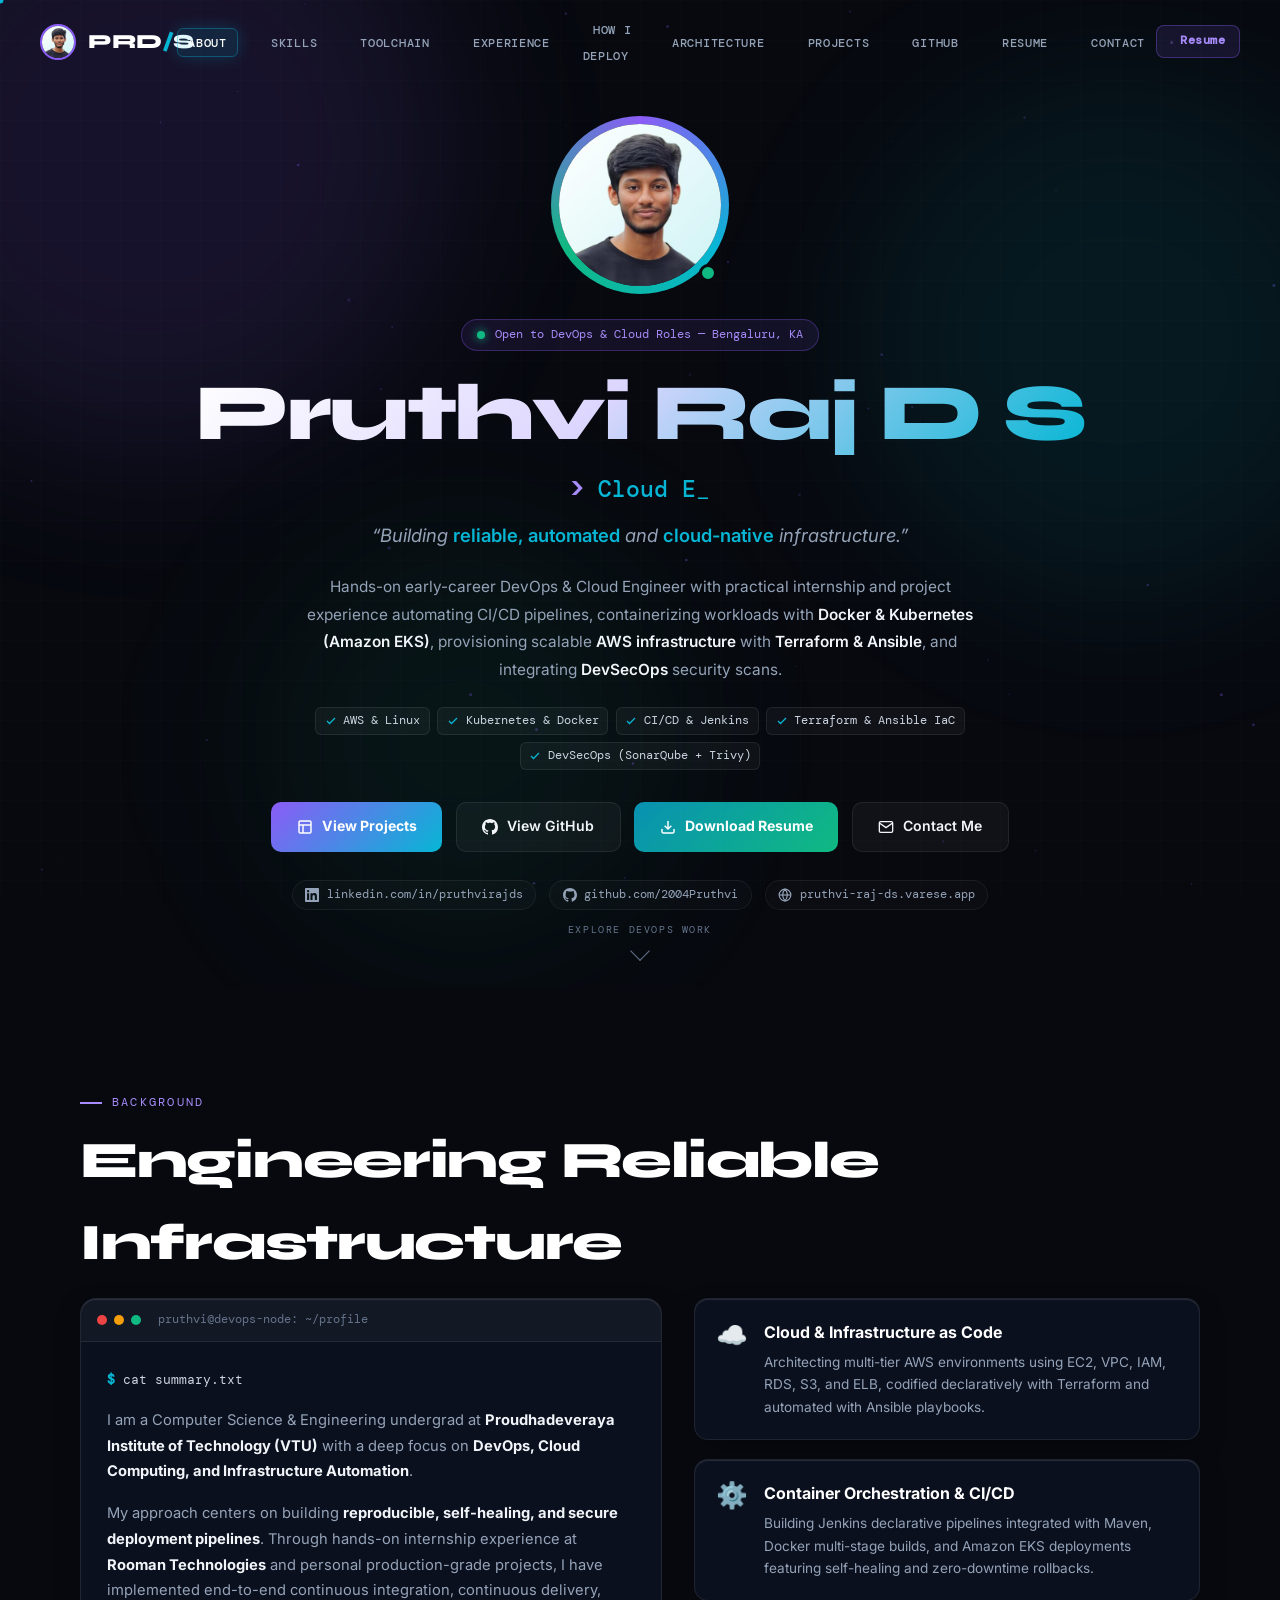
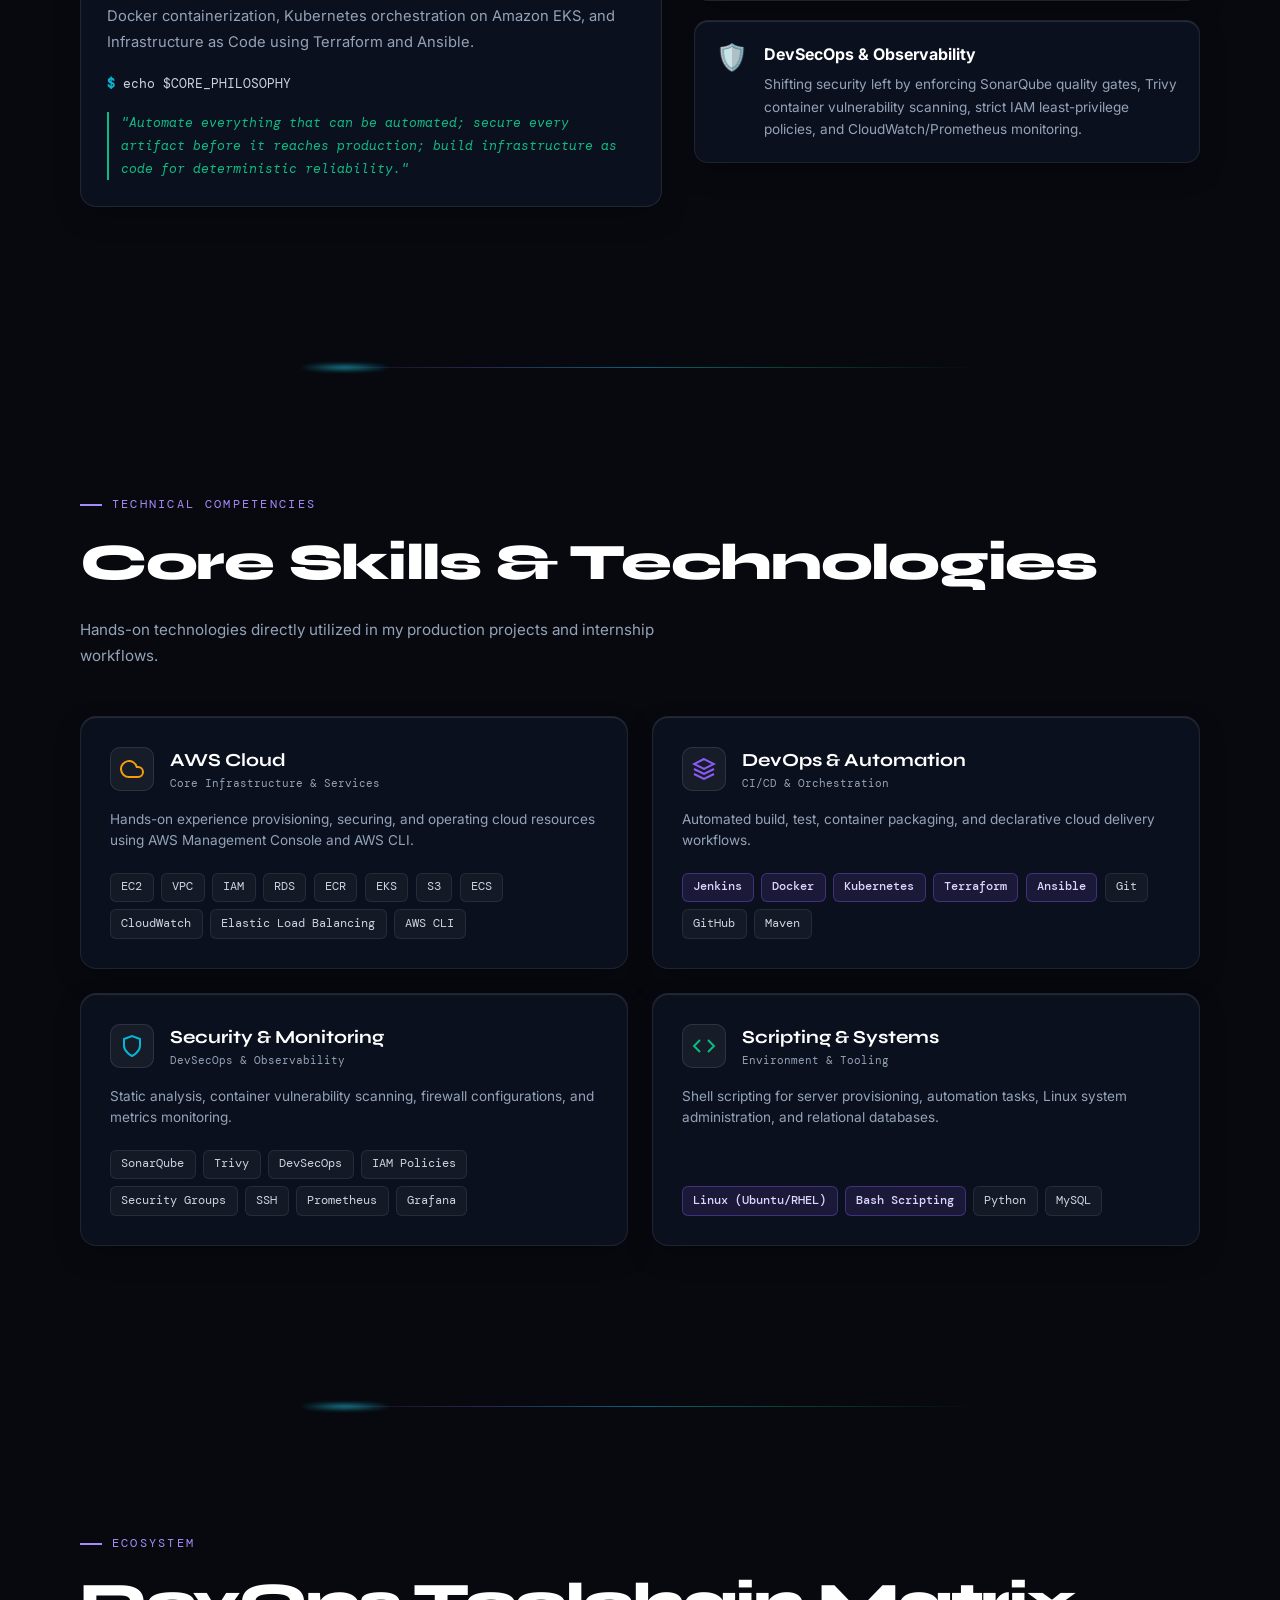
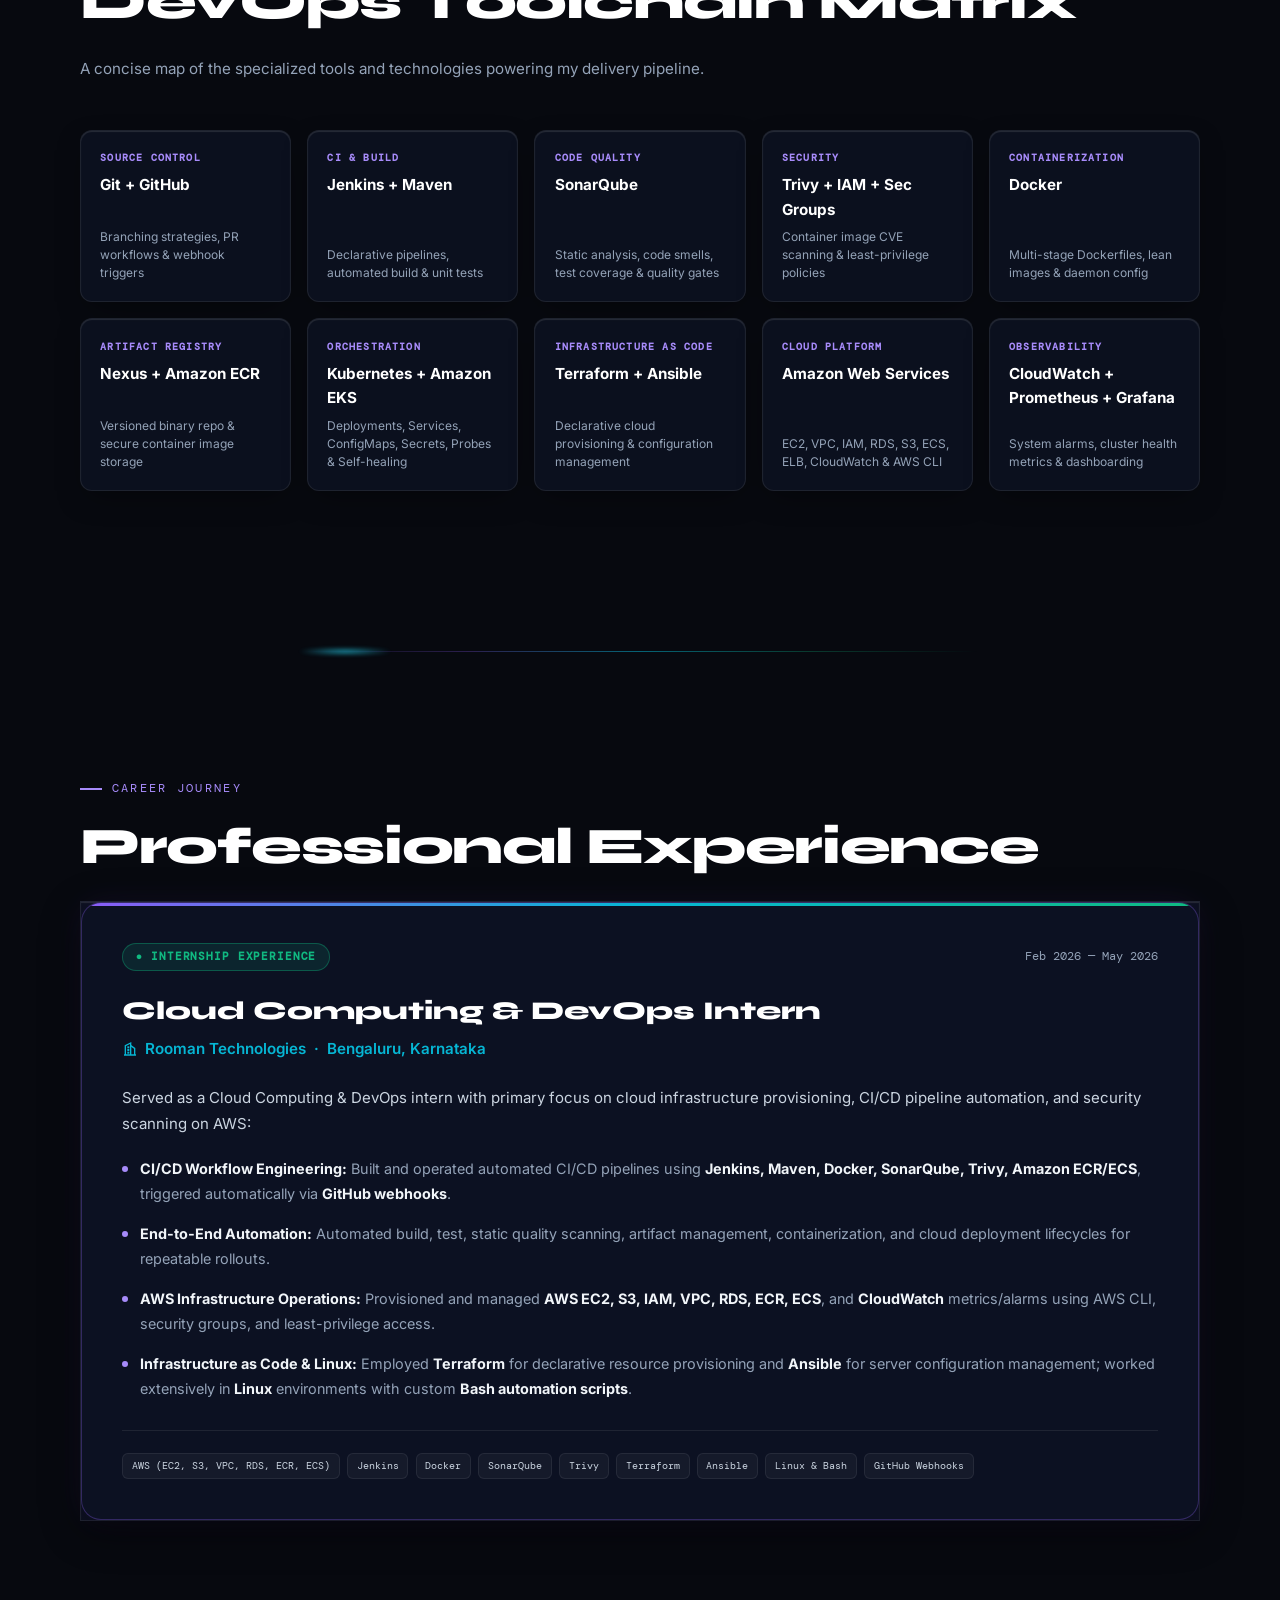
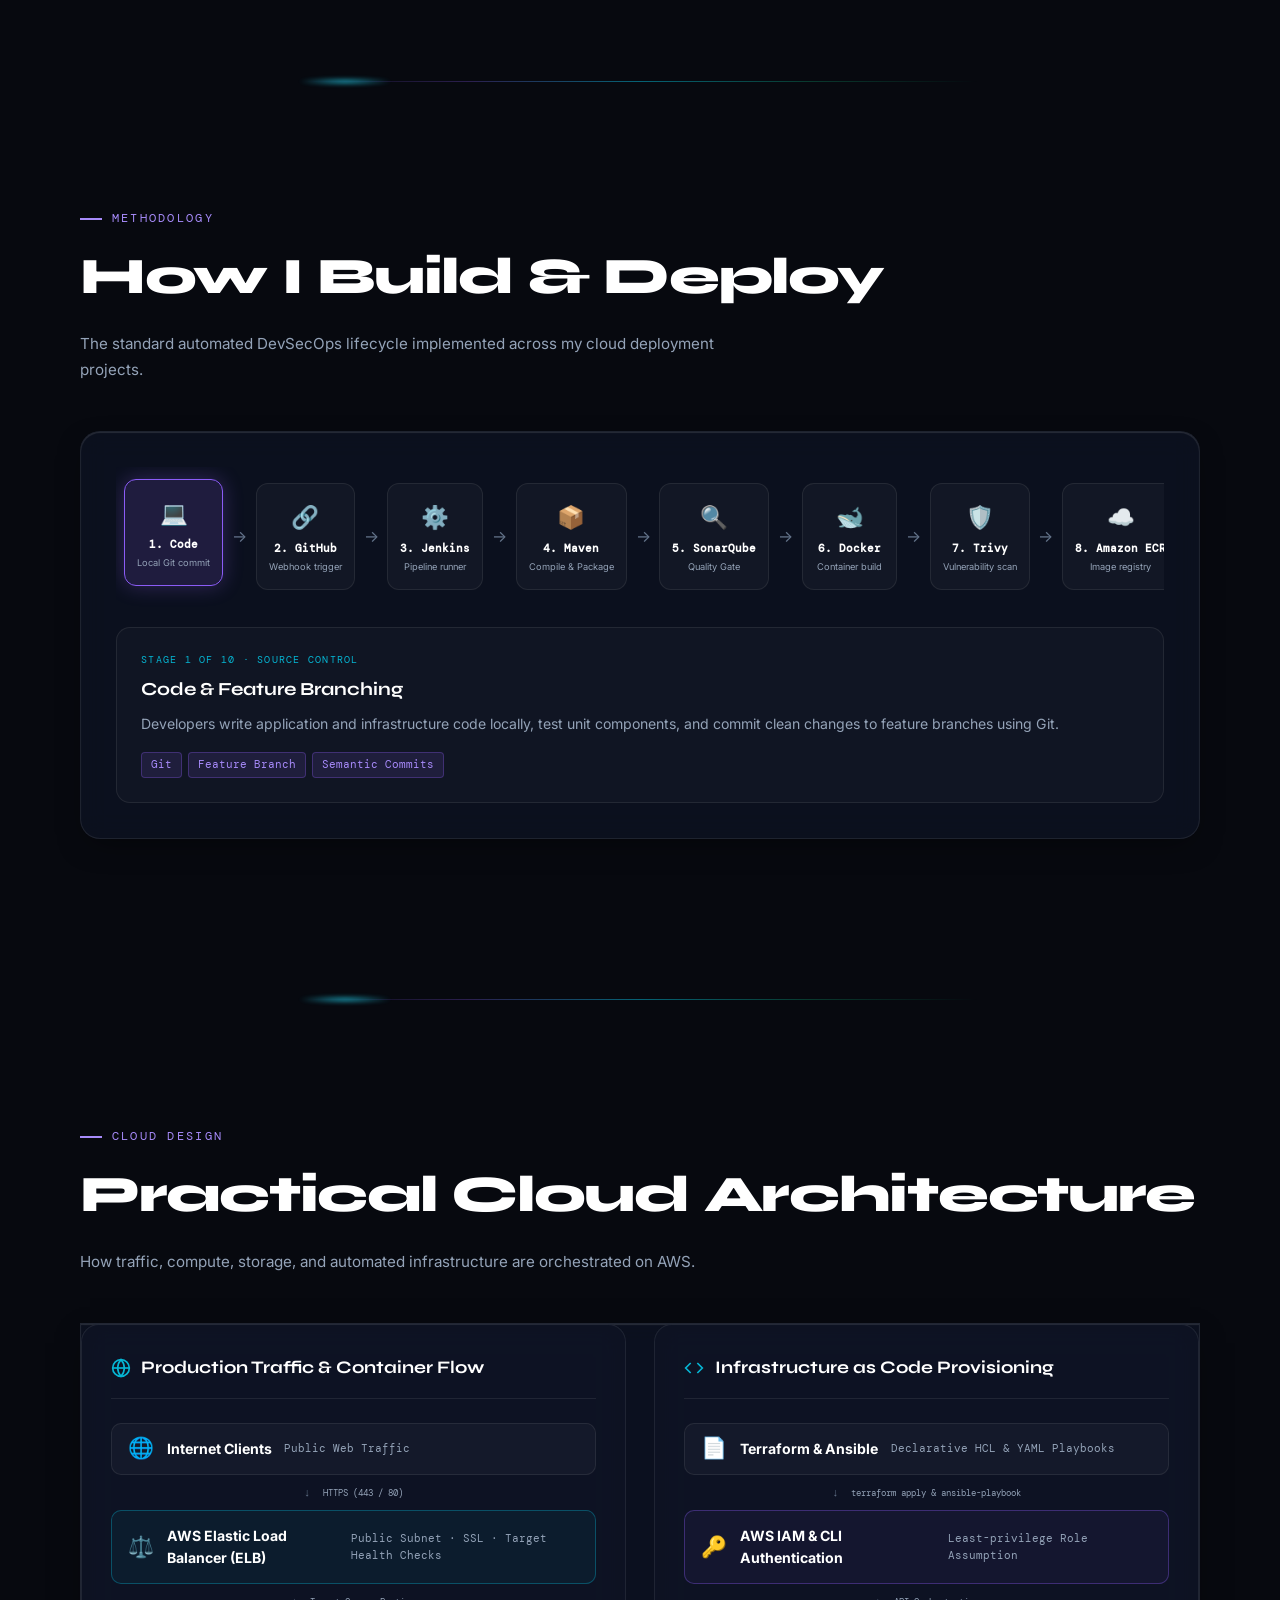
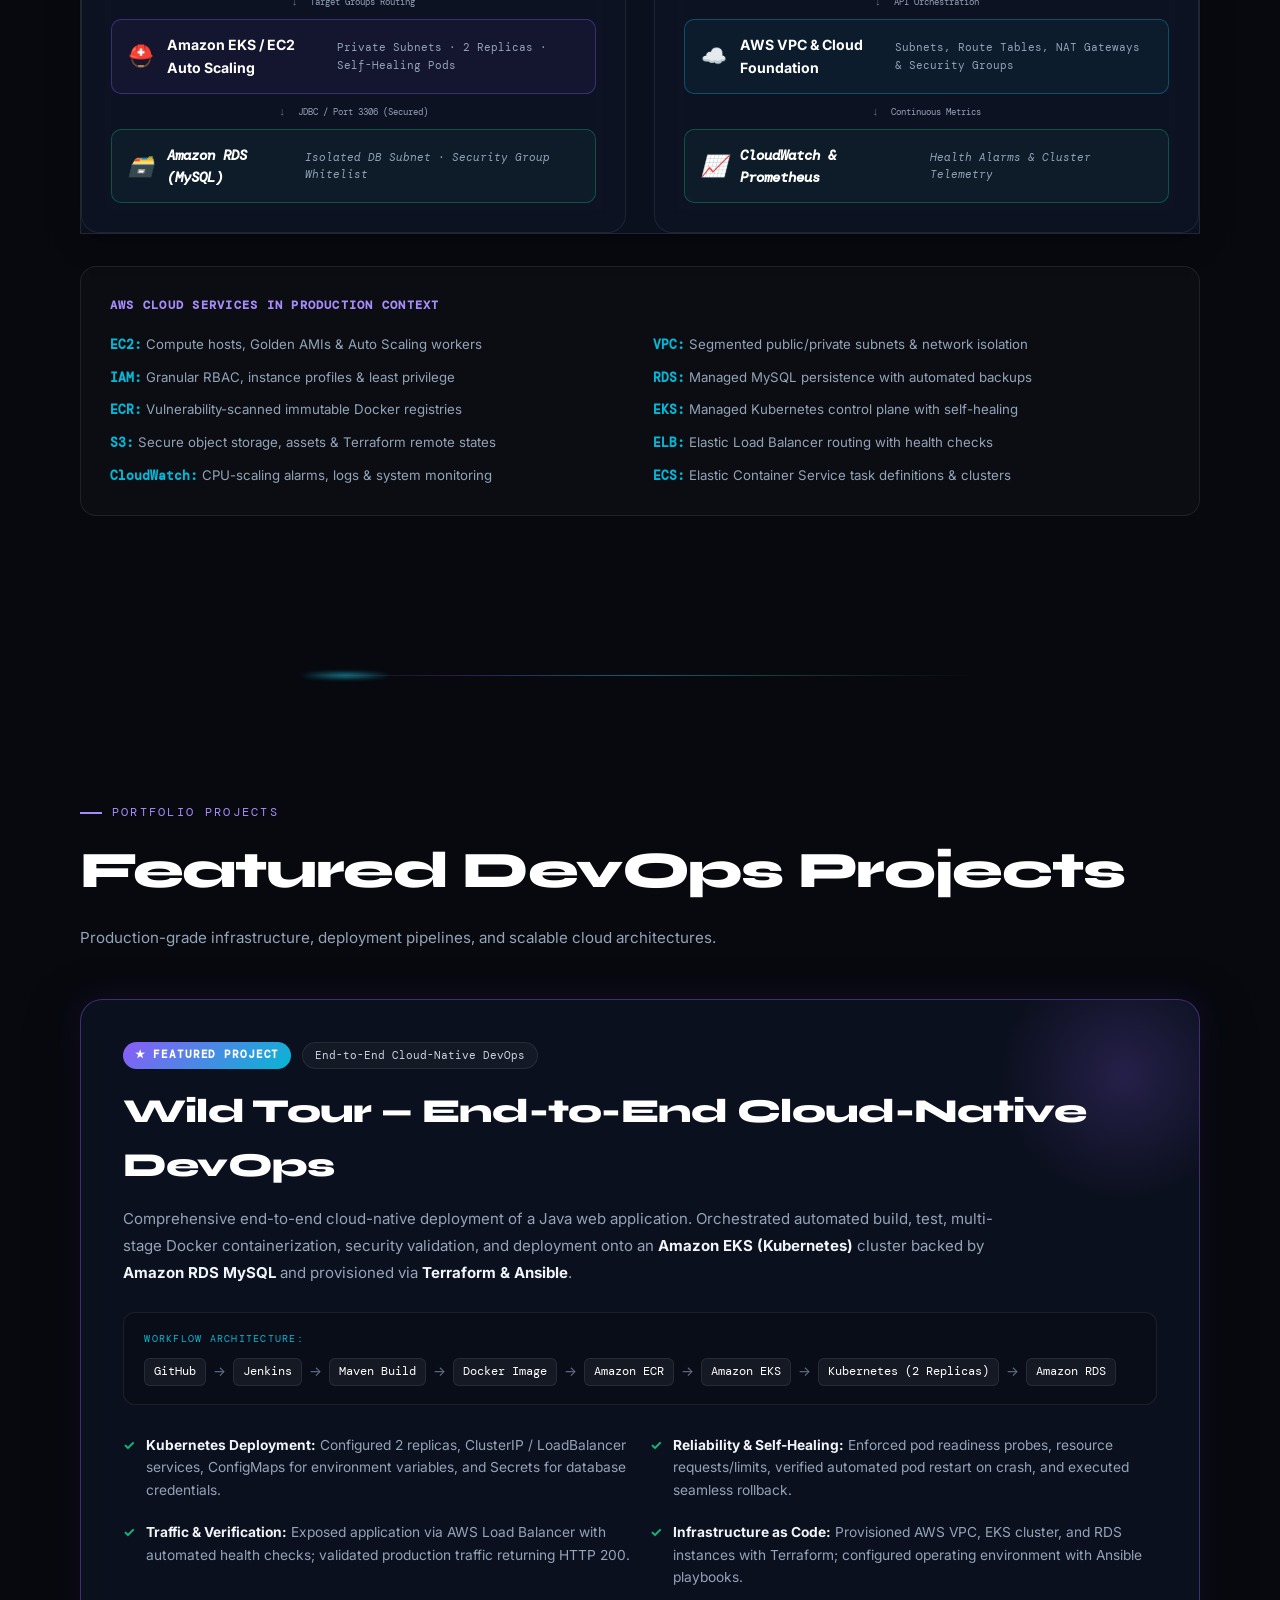
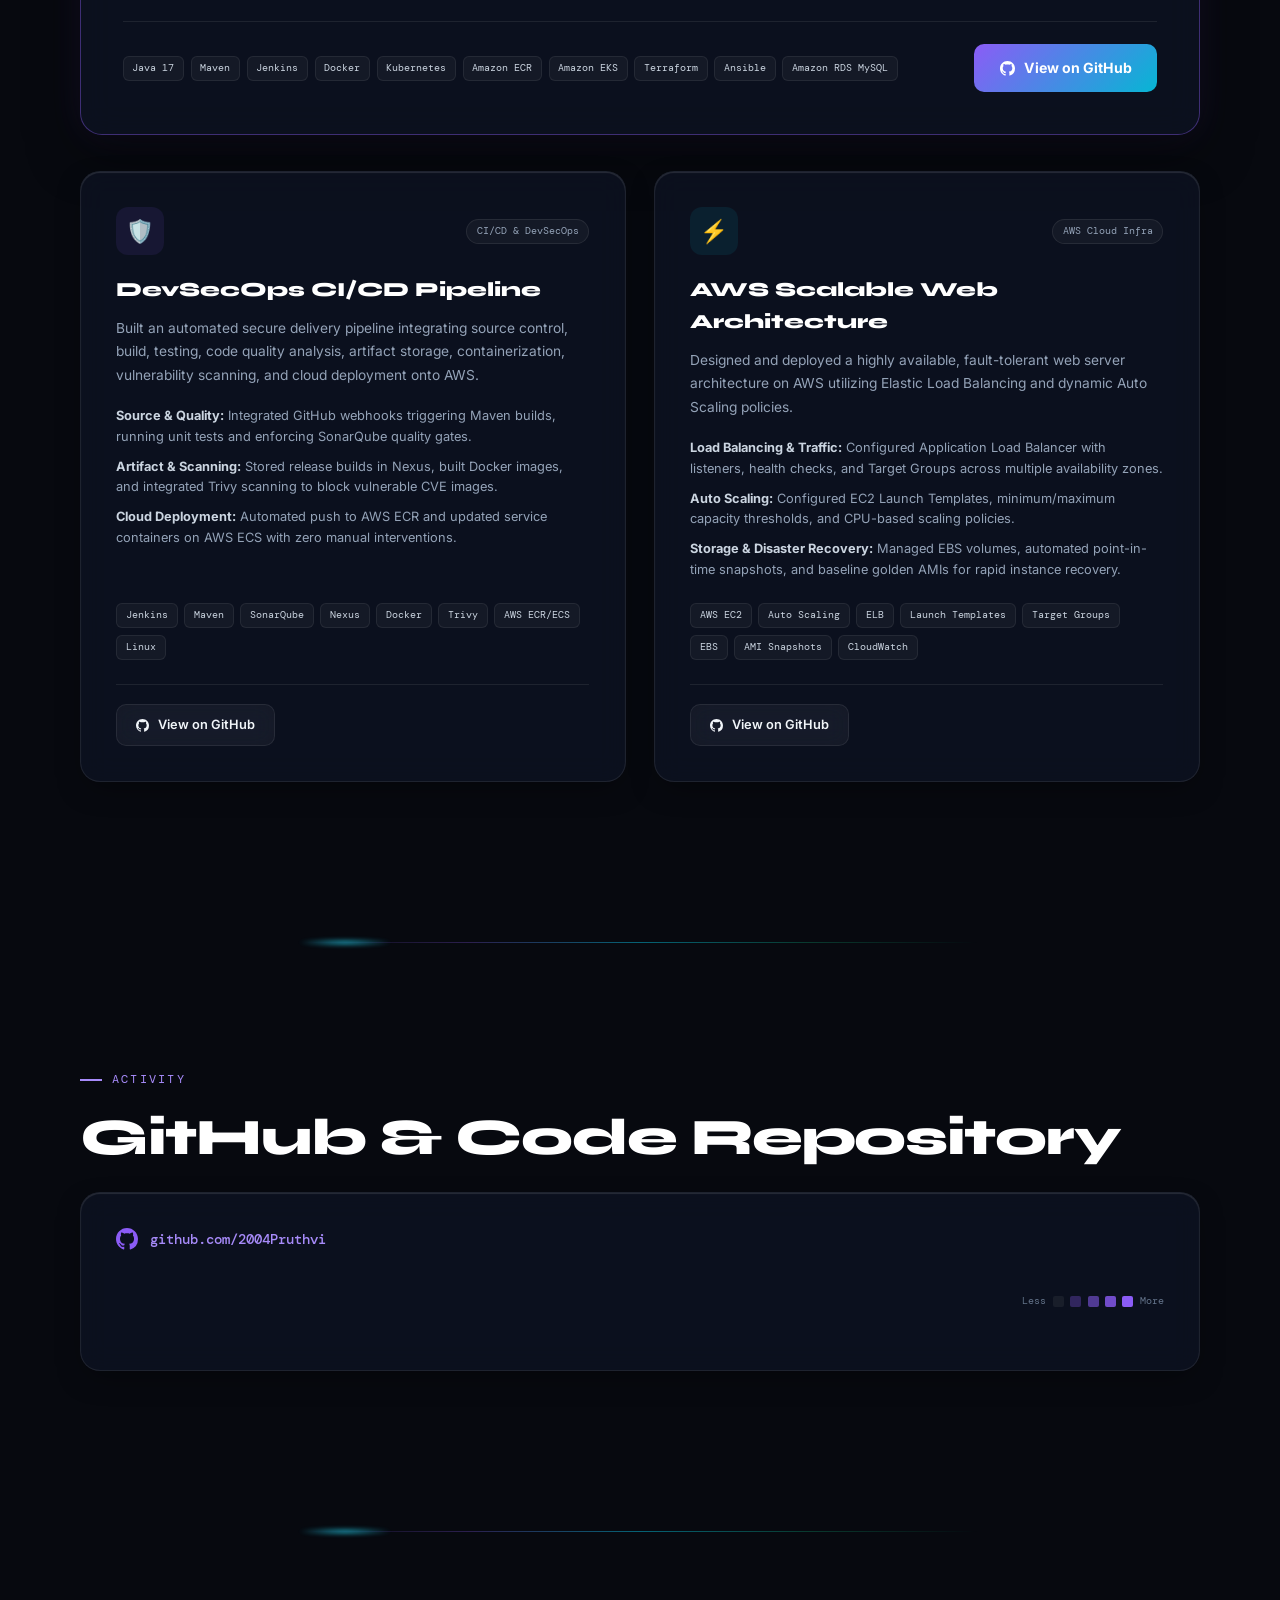
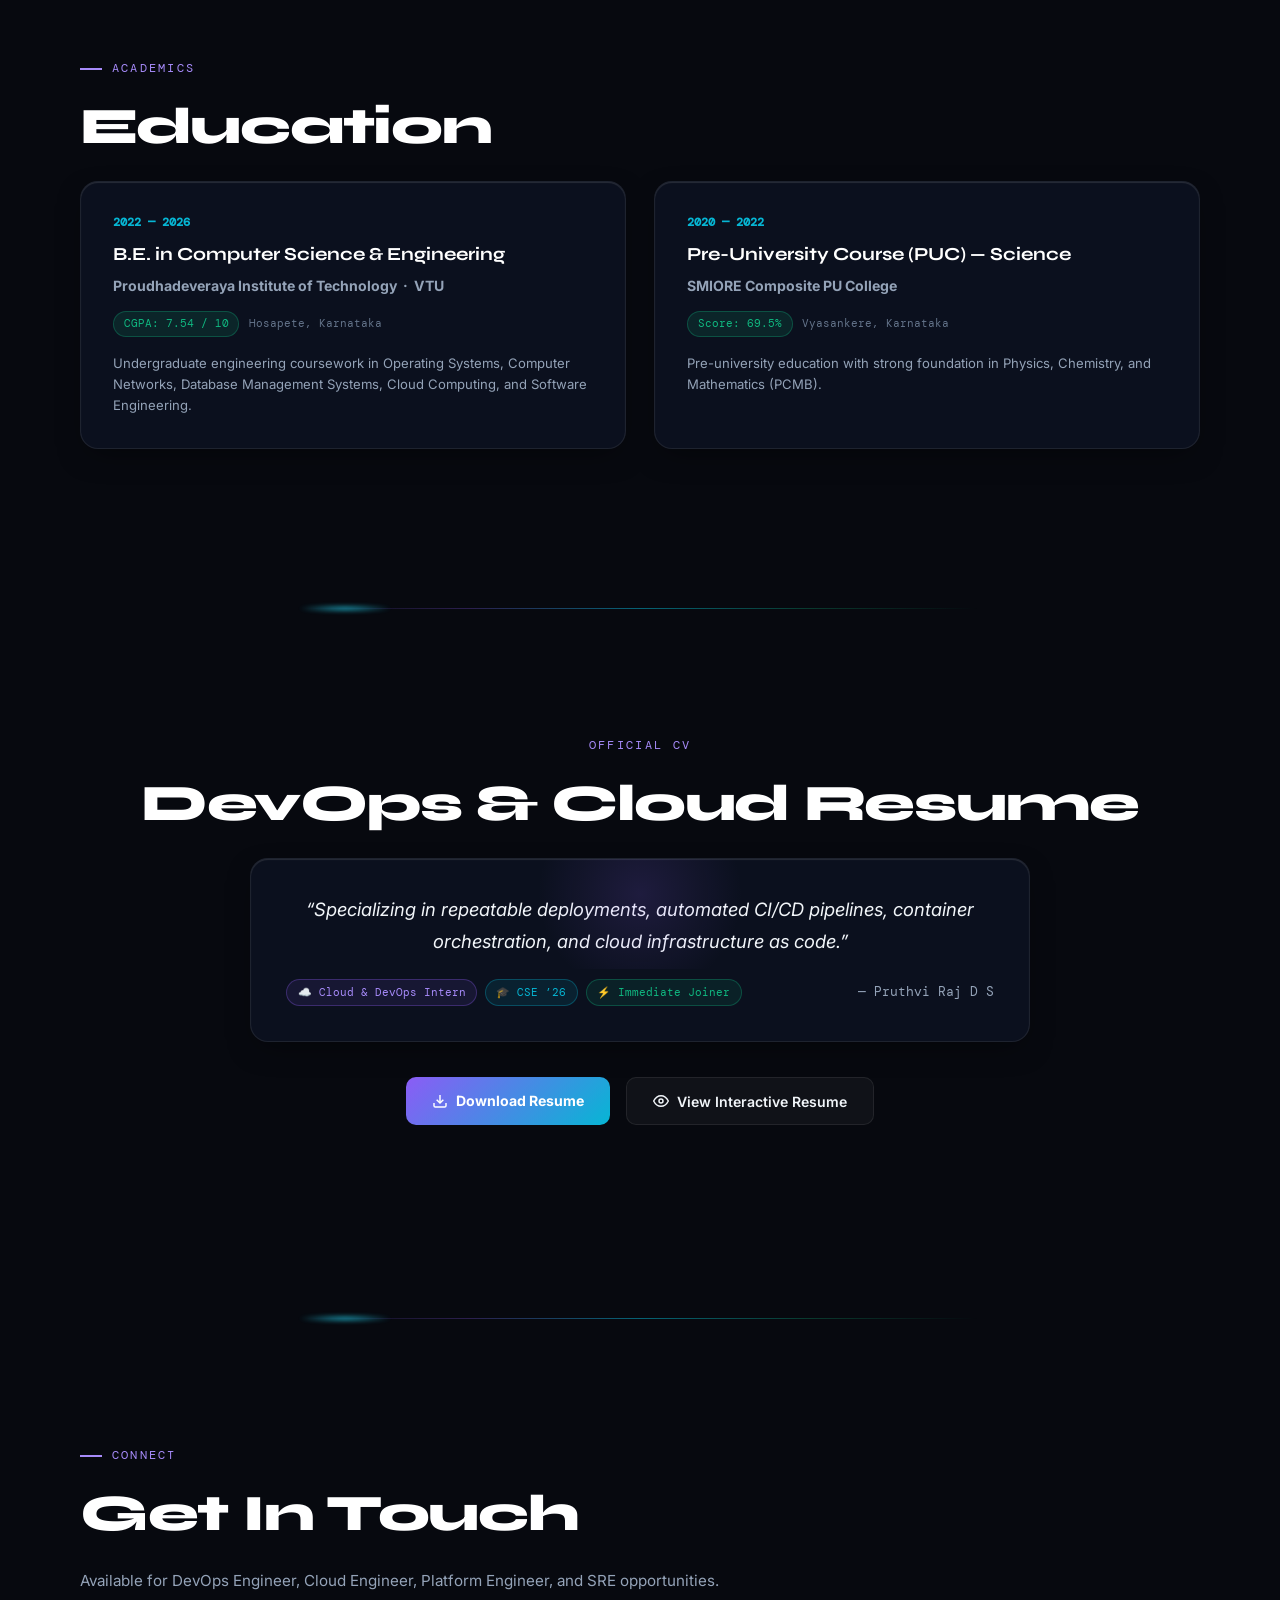
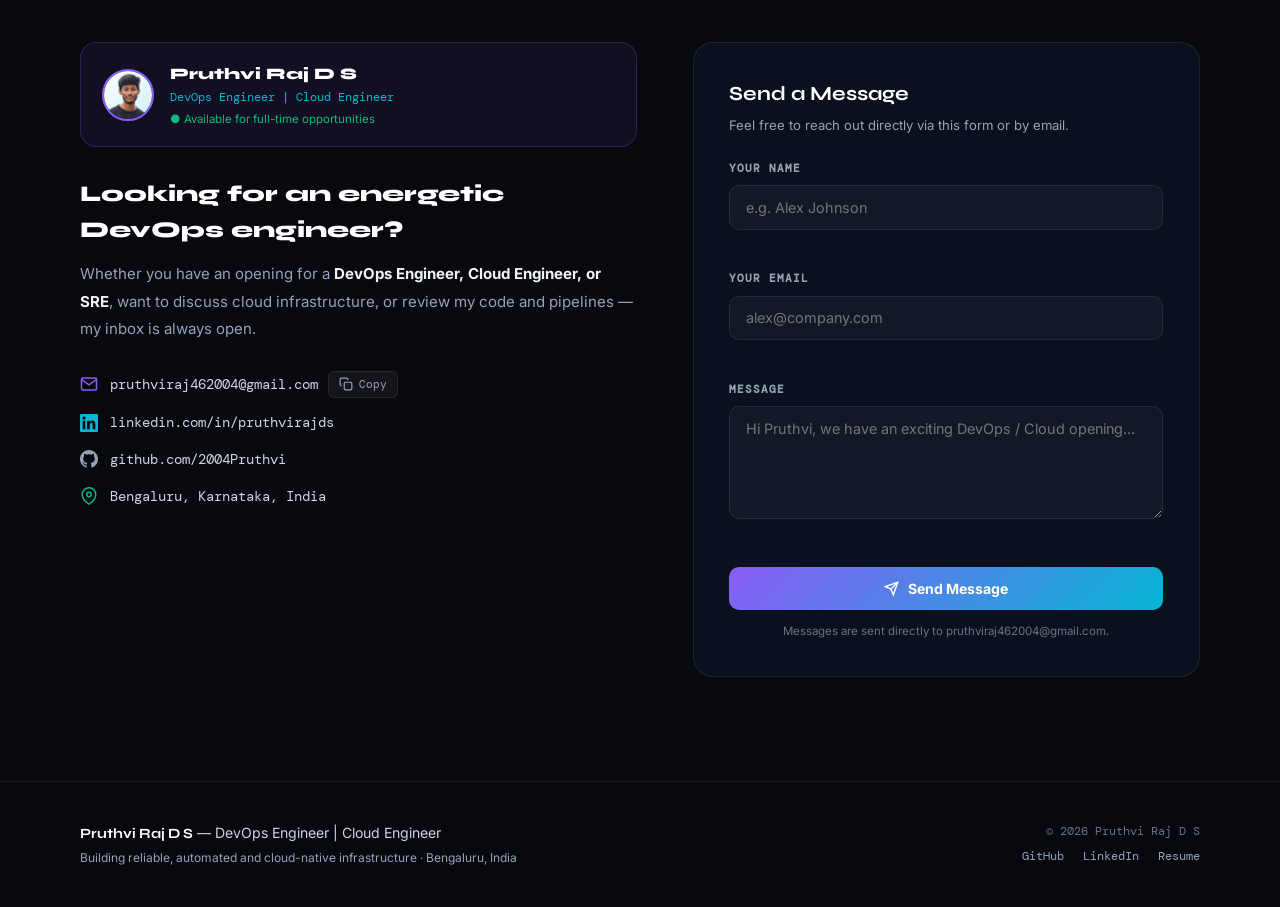
==== commit 550ddaac: "Enhance mobile responsiveness, morphisome glassmorphism, and cinematic transitions" ====
--- a/index.html
+++ b/index.html
@@ -71,7 +71,7 @@
   </nav>
 
   <!-- MOBILE MENU -->
-  <div class="mob-menu" id="mobMenu" aria-hidden="true">
+  <div class="mob-menu" id="mobMenu" aria-hidden="true" role="dialog" aria-modal="true" aria-label="Mobile Navigation Menu">
     <button class="mob-close" id="mobClose" aria-label="Close menu">&times;</button>
     <a href="#about" class="mob-link">About</a>
     <a href="#skills" class="mob-link">Skills</a>
@@ -92,9 +92,11 @@
   <main>
     <!-- HERO SECTION -->
     <section id="about" class="hero-section">
-      <div class="blob b1" aria-hidden="true"></div>
-      <div class="blob b2" aria-hidden="true"></div>
-      <div class="blob b3" aria-hidden="true"></div>
+      <div class="hero-blobs" aria-hidden="true">
+        <div class="blob b1"></div>
+        <div class="blob b2"></div>
+        <div class="blob b3"></div>
+      </div>
 
       <div class="avatar-wrap">
         <div class="avatar-ring" aria-hidden="true"></div>
@@ -237,6 +239,7 @@
     </section>
 
     <!-- TECHNICAL SKILLS SECTION (Strictly aligned to Resume) -->
+    <div class="section-divider" aria-hidden="true"></div>
     <section id="skills">
       <div class="container">
         <div class="reveal">
@@ -345,6 +348,7 @@
     </section>
 
     <!-- COMPACT VISUAL TOOLCHAIN SECTION -->
+    <div class="section-divider" aria-hidden="true"></div>
     <section id="toolchain" class="toolchain-section">
       <div class="container">
         <div class="reveal">
@@ -418,6 +422,7 @@
     </section>
 
     <!-- PROFESSIONAL INTERNSHIP EXPERIENCE -->
+    <div class="section-divider" aria-hidden="true"></div>
     <section id="experience" class="experience-section">
       <div class="container">
         <div class="reveal">
@@ -484,6 +489,7 @@
     </section>
 
     <!-- HOW I BUILD & DEPLOY: DEVOPS LIFECYCLE SECTION -->
+    <div class="section-divider" aria-hidden="true"></div>
     <section id="lifecycle" class="lifecycle-section">
       <div class="container">
         <div class="reveal">
@@ -590,6 +596,7 @@
     </section>
 
     <!-- PRACTICAL CLOUD ARCHITECTURE SECTION -->
+    <div class="section-divider" aria-hidden="true"></div>
     <section id="architecture" class="architecture-section">
       <div class="container">
         <div class="reveal">
@@ -694,6 +701,7 @@
     </section>
 
     <!-- FEATURED PROJECTS SECTION -->
+    <div class="section-divider" aria-hidden="true"></div>
     <section id="projects" class="projects-section">
       <div class="container">
         <div class="reveal">
@@ -860,6 +868,7 @@
     </section>
 
     <!-- GITHUB ACTIVITY SECTION -->
+    <div class="section-divider" aria-hidden="true"></div>
     <section id="github">
       <div class="container">
         <div class="reveal">
@@ -892,6 +901,7 @@
     </section>
 
     <!-- EDUCATION SECTION -->
+    <div class="section-divider" aria-hidden="true"></div>
     <section id="education" class="education-section">
       <div class="container">
         <div class="reveal">
@@ -928,6 +938,7 @@
     </section>
 
     <!-- RESUME / CV SECTION (Viewable & Downloadable) -->
+    <div class="section-divider" aria-hidden="true"></div>
     <section id="resume" class="resume-section">
       <div class="container">
         <div class="reveal text-center">
@@ -1228,6 +1239,7 @@
     </section>
 
     <!-- CONTACT SECTION -->
+    <div class="section-divider" aria-hidden="true"></div>
     <section id="contact" class="contact-section">
       <div class="container">
         <div class="reveal">
--- a/style.css
+++ b/style.css
@@ -20,11 +20,21 @@
 :root {
   /* Color Palette */
   --bg: #07090f;
-  --bg-card: rgba(14, 19, 32, 0.7);
-  --bg-card-hover: rgba(22, 29, 48, 0.85);
-  --glass: rgba(255, 255, 255, 0.035);
+  --bg-card: rgba(14, 20, 36, 0.72);
+  --bg-card-hover: rgba(22, 32, 56, 0.88);
+  --glass: rgba(255, 255, 255, 0.04);
   --gb: rgba(255, 255, 255, 0.08);
-  --gb-hover: rgba(139, 92, 246, 0.35);
+  --gb-hover: rgba(139, 92, 246, 0.4);
+  
+  /* Glassmorphism & Morphisome System */
+  --glass-surface: rgba(14, 20, 36, 0.72);
+  --glass-surface-hover: rgba(22, 32, 56, 0.88);
+  --glass-border: rgba(255, 255, 255, 0.09);
+  --glass-border-hover: rgba(139, 92, 246, 0.45);
+  --glass-blur: blur(20px) saturate(180%);
+  --glass-inset-highlight: inset 0 1px 1px 0 rgba(255, 255, 255, 0.12);
+  --glass-glow-cyan: 0 0 25px -4px rgba(6, 182, 212, 0.35);
+  --glass-glow-purple: 0 0 30px -4px rgba(139, 92, 246, 0.3);
   
   /* Accent Colors */
   --purple: #8b5cf6;
@@ -59,6 +69,10 @@
 html {
   scroll-behavior: smooth;
   color-scheme: dark;
+  overflow-x: hidden;
+  width: 100%;
+  max-width: 100%;
+  -webkit-text-size-adjust: 100%;
 }
 
 body {
@@ -66,8 +80,16 @@
   color: var(--text);
   font-family: 'Inter', -apple-system, BlinkMacSystemFont, 'Segoe UI', Roboto, sans-serif;
   overflow-x: hidden;
+  width: 100%;
+  max-width: 100%;
   line-height: 1.6;
-  cursor: none;
+  position: relative;
+  -webkit-font-smoothing: antialiased;
+  -moz-osx-font-smoothing: grayscale;
+}
+
+img, svg, video, canvas {
+  max-width: 100%;
 }
 
 /* Accessibility Focus States */
@@ -106,13 +128,25 @@
   background: var(--purple);
 }
 
+@media (hover: hover) and (pointer: fine) {
+  body, a, button {
+    cursor: none;
+  }
+}
+@media (hover: none) or (pointer: coarse) {
+  #cur-dot, #cur-ring {
+    display: none !important;
+  }
+  body, a, button {
+    cursor: auto !important;
+  }
+}
+
 a {
-  cursor: none;
   text-decoration: none;
   color: inherit;
 }
 button {
-  cursor: none;
   font-family: inherit;
 }
 
@@ -178,32 +212,40 @@
   opacity: 0.8;
 }
 
+.hero-blobs {
+  position: absolute;
+  inset: 0;
+  overflow: hidden;
+  pointer-events: none;
+  z-index: 0;
+}
+
 .blob {
   position: absolute;
   border-radius: 50%;
-  filter: blur(100px);
+  filter: blur(80px);
   pointer-events: none;
   z-index: 0;
 }
 .b1 {
-  width: 600px;
-  height: 600px;
-  top: -200px;
-  left: -200px;
+  width: min(600px, 90vw);
+  height: min(600px, 90vw);
+  top: -150px;
+  left: -150px;
   background: rgba(139, 92, 246, 0.12);
 }
 .b2 {
-  width: 520px;
-  height: 520px;
-  top: 100px;
-  right: -180px;
+  width: min(520px, 85vw);
+  height: min(520px, 85vw);
+  top: 80px;
+  right: -100px;
   background: rgba(6, 182, 212, 0.09);
 }
 .b3 {
-  width: 420px;
-  height: 420px;
-  bottom: 50px;
-  left: 30%;
+  width: min(420px, 75vw);
+  height: min(420px, 75vw);
+  bottom: 40px;
+  left: 20%;
   background: rgba(16, 185, 129, 0.07);
 }
 
@@ -220,7 +262,9 @@
   display: flex;
   align-items: center;
   justify-content: space-between;
-  transition: all 0.35s ease;
+  transition: background 0.3s ease, padding 0.3s ease, border-color 0.3s ease, box-shadow 0.3s ease;
+  width: 100%;
+  max-width: 100%;
 }
 
 nav.scrolled {
@@ -272,12 +316,22 @@
   letter-spacing: 0.06em;
   text-transform: uppercase;
   color: var(--muted);
-  transition: color 0.2s, transform 0.2s;
-  padding: 0.3rem 0;
+  transition: all 0.25s ease;
+  padding: 0.35rem 0.65rem;
+  border-radius: 6px;
+  position: relative;
 }
 
 .nav-links a:hover {
   color: var(--cyan);
+  background: rgba(255, 255, 255, 0.04);
+}
+
+.nav-links a.active {
+  color: #fff;
+  background: rgba(6, 182, 212, 0.12);
+  border: 1px solid rgba(6, 182, 212, 0.35);
+  box-shadow: 0 0 16px rgba(6, 182, 212, 0.22);
 }
 
 .nav-actions {
@@ -300,6 +354,7 @@
   border: 1px solid rgba(139, 92, 246, 0.35);
   color: var(--purple-light);
   transition: all 0.2s ease;
+  white-space: nowrap;
 }
 
 .btn-nav-resume:hover {
@@ -313,7 +368,10 @@
   display: none;
   background: none;
   border: none;
-  padding: 0.3rem;
+  padding: 0.5rem;
+  min-width: 44px;
+  min-height: 44px;
+  cursor: pointer;
 }
 .hamburger span {
   display: block;
@@ -321,7 +379,7 @@
   height: 2px;
   background: var(--text);
   margin: 5px 0;
-  transition: all 0.3s;
+  transition: all 0.25s ease;
   border-radius: 2px;
 }
 .hamburger.open span:nth-child(1) {
@@ -335,41 +393,79 @@
 }
 
 .mob-menu {
-  display: none;
   position: fixed;
   inset: 0;
+  width: 100%;
+  height: 100%;
+  max-height: 100vh;
   z-index: 99;
   background: rgba(7, 9, 15, 0.98);
   backdrop-filter: blur(25px);
   -webkit-backdrop-filter: blur(25px);
+  display: flex;
   flex-direction: column;
   align-items: center;
-  justify-content: center;
-  gap: 1.6rem;
-  padding: 2rem;
+  justify-content: flex-start;
+  padding: 5rem 1.5rem 2.5rem;
+  gap: 1.1rem;
+  overflow-y: auto;
+  overflow-x: hidden;
+  -webkit-overflow-scrolling: touch;
+  opacity: 0;
+  visibility: hidden;
+  transform: translateY(-10px);
+  transition: opacity 0.25s ease, transform 0.25s ease, visibility 0s 0.25s;
+  pointer-events: none;
 }
 .mob-menu.open {
-  display: flex;
+  opacity: 1;
+  visibility: visible;
+  transform: translateY(0);
+  pointer-events: auto;
+  transition: opacity 0.25s ease, transform 0.25s ease, visibility 0s 0s;
 }
 .mob-menu a.mob-link {
   font-family: 'Syne', sans-serif;
-  font-size: 1.4rem;
+  font-size: clamp(1.1rem, 4.5vw, 1.35rem);
   font-weight: 700;
   color: var(--text);
-  transition: color 0.2s;
-}
-.mob-menu a.mob-link:hover {
+  transition: all 0.2s ease;
+  padding: 0.4rem 1.25rem;
+  border-radius: 8px;
+}
+.mob-menu a.mob-link:hover,
+.mob-menu a.mob-link:focus-visible {
   color: var(--cyan);
+  transform: translateY(-1px);
+  background: rgba(255, 255, 255, 0.04);
+}
+.mob-menu a.mob-link.active {
+  color: var(--cyan);
+  background: rgba(6, 182, 212, 0.12);
+  border: 1px solid rgba(6, 182, 212, 0.35);
+  box-shadow: 0 0 18px rgba(6, 182, 212, 0.2);
 }
 .mob-close {
   position: absolute;
-  top: 1.5rem;
-  right: 1.75rem;
-  background: none;
-  border: none;
+  top: 1.2rem;
+  right: 1.5rem;
+  background: rgba(255, 255, 255, 0.05);
+  border: 1px solid var(--gb);
+  border-radius: 8px;
+  width: 40px;
+  height: 40px;
+  display: flex;
+  align-items: center;
+  justify-content: center;
   color: var(--text);
-  font-size: 2rem;
+  font-size: 1.7rem;
   line-height: 1;
+  cursor: pointer;
+  transition: all 0.2s ease;
+}
+.mob-close:hover {
+  background: rgba(255, 255, 255, 0.1);
+  color: #fff;
 }
 
 /* ─────────────────────────────────────────────────────
@@ -431,9 +527,11 @@
   align-items: center;
   justify-content: center;
   text-align: center;
-  padding: 7.5rem 2rem 5rem;
+  padding: 7.5rem 1.5rem 5rem;
   position: relative;
   z-index: 1;
+  overflow: hidden;
+  max-width: 100%;
 }
 
 .avatar-wrap {
@@ -441,7 +539,7 @@
   width: 170px;
   height: 170px;
   margin: 0 auto 1.8rem;
-  animation: fadeUp 0.8s ease both;
+  animation: fadeUp 0.35s ease both;
 }
 
 .avatar-ring {
@@ -490,12 +588,15 @@
   background: rgba(139, 92, 246, 0.1);
   border: 1px solid rgba(139, 92, 246, 0.3);
   border-radius: 999px;
-  padding: 0.38rem 1.1rem;
-  font-family: 'DM Mono', monospace;
-  font-size: 0.75rem;
+  padding: 0.35rem 0.95rem;
+  font-family: 'DM Mono', monospace;
+  font-size: clamp(0.68rem, 2.5vw, 0.75rem);
   color: var(--purple-light);
-  margin-bottom: 1.4rem;
-  animation: fadeDown 0.8s ease both;
+  margin-bottom: 1.2rem;
+  animation: fadeDown 0.35s ease both;
+  max-width: 100%;
+  white-space: normal;
+  text-align: center;
 }
 
 .badge-pulse {
@@ -509,26 +610,29 @@
 
 .hero-name {
   font-family: 'Syne', sans-serif;
-  font-size: clamp(2.8rem, 7vw, 5.5rem);
+  font-size: clamp(2.1rem, 7vw, 5rem);
   font-weight: 800;
-  line-height: 1.05;
+  line-height: 1.08;
   letter-spacing: -0.03em;
   background: linear-gradient(135deg, #ffffff 0%, #ddd6fe 45%, var(--cyan) 100%);
   -webkit-background-clip: text;
   -webkit-text-fill-color: transparent;
-  animation: fadeUp 0.8s 0.1s ease both;
+  animation: fadeUp 0.35s 0.05s ease both;
+  overflow-wrap: break-word;
+  max-width: 100%;
 }
 
 .hero-role {
-  font-size: clamp(1.05rem, 2.5vw, 1.45rem);
+  font-size: clamp(1rem, 2.5vw, 1.45rem);
   color: var(--text-secondary);
   margin-top: 0.9rem;
   font-family: 'DM Mono', monospace;
   font-weight: 400;
-  animation: fadeUp 0.8s 0.2s ease both;
+  animation: fadeUp 0.35s 0.1s ease both;
   display: flex;
   align-items: center;
   justify-content: center;
+  flex-wrap: wrap;
 }
 
 .prompt-symbol {
@@ -547,11 +651,11 @@
 
 .hero-tagline {
   margin-top: 0.8rem;
-  font-size: clamp(0.95rem, 2vw, 1.15rem);
+  font-size: clamp(0.92rem, 2vw, 1.15rem);
   color: var(--muted);
   font-style: italic;
   max-width: 600px;
-  animation: fadeUp 0.8s 0.25s ease both;
+  animation: fadeUp 0.35s 0.15s ease both;
 }
 .hero-tagline em {
   color: var(--cyan);
@@ -565,7 +669,7 @@
   font-size: 0.96rem;
   line-height: 1.8;
   margin: 1.4rem auto 0;
-  animation: fadeUp 0.8s 0.3s ease both;
+  animation: fadeUp 0.35s 0.2s ease both;
 }
 .hero-desc strong {
   color: var(--text);
@@ -576,11 +680,12 @@
 .hero-pills {
   display: flex;
   flex-wrap: wrap;
-  gap: 0.55rem;
+  gap: 0.45rem;
   justify-content: center;
   max-width: 740px;
-  margin: 1.6rem auto 0;
-  animation: fadeUp 0.8s 0.35s ease both;
+  width: 100%;
+  margin: 1.5rem auto 0;
+  animation: fadeUp 0.35s 0.25s ease both;
 }
 
 .hero-pill {
@@ -588,12 +693,13 @@
   align-items: center;
   gap: 0.4rem;
   font-family: 'DM Mono', monospace;
-  font-size: 0.72rem;
-  padding: 0.25rem 0.65rem;
+  font-size: clamp(0.65rem, 2.2vw, 0.72rem);
+  padding: 0.22rem 0.55rem;
   border-radius: 6px;
   background: rgba(255, 255, 255, 0.04);
   border: 1px solid var(--gb);
   color: var(--text-secondary);
+  white-space: normal;
 }
 .hero-pill svg {
   color: var(--cyan);
@@ -602,10 +708,12 @@
 .hero-ctas {
   display: flex;
   gap: 0.85rem;
-  margin-top: 2.2rem;
+  margin-top: 2rem;
   flex-wrap: wrap;
   justify-content: center;
-  animation: fadeUp 0.8s 0.4s ease both;
+  width: 100%;
+  max-width: 100%;
+  animation: fadeUp 0.35s 0.3s ease both;
 }
 
 .hero-social-links {
@@ -614,7 +722,9 @@
   gap: 0.8rem;
   justify-content: center;
   margin-top: 1.8rem;
-  animation: fadeUp 0.8s 0.45s ease both;
+  width: 100%;
+  max-width: 100%;
+  animation: fadeUp 0.35s 0.35s ease both;
 }
 
 .social-chip {
@@ -664,10 +774,18 @@
   position: relative;
   z-index: 1;
   padding: 6.5rem 2rem;
+  overflow-x: clip;
+  max-width: 100%;
+}
+@supports not (overflow-x: clip) {
+  section {
+    overflow-x: hidden;
+  }
 }
 
 .container {
   max-width: 1120px;
+  width: 100%;
   margin: 0 auto;
 }
 
@@ -692,11 +810,12 @@
 
 .sec-title {
   font-family: 'Syne', sans-serif;
-  font-size: clamp(2rem, 4.2vw, 3.2rem);
+  font-size: clamp(1.8rem, 4.2vw, 3.2rem);
   font-weight: 800;
   letter-spacing: -0.025em;
   margin-bottom: 0.8rem;
   color: #fff;
+  overflow-wrap: break-word;
 }
 
 .sec-subtitle {
@@ -721,14 +840,151 @@
   margin-right: auto;
 }
 
+/* Morphisome Ambient Section Divider */
+.section-divider {
+  width: min(85%, 680px);
+  height: 1px;
+  margin: 3.5rem auto 1.5rem;
+  background: linear-gradient(90deg, transparent 0%, rgba(139, 92, 246, 0.35) 25%, rgba(6, 182, 212, 0.65) 50%, rgba(16, 185, 129, 0.35) 75%, transparent 100%);
+  position: relative;
+  overflow: visible;
+  opacity: 0.8;
+}
+
+.section-divider::after {
+  content: '';
+  position: absolute;
+  top: -3px;
+  left: 0%;
+  width: 90px;
+  height: 7px;
+  border-radius: 999px;
+  background: radial-gradient(ellipse at center, rgba(34, 211, 238, 0.95), transparent 75%);
+  filter: blur(2px);
+  animation: dividerShimmer 7s ease-in-out infinite alternate;
+}
+
+@keyframes dividerShimmer {
+  0% { left: 5%; opacity: 0.35; transform: scaleX(0.8); }
+  50% { left: 45%; opacity: 1; transform: scaleX(1.4); }
+  100% { left: 85%; opacity: 0.35; transform: scaleX(0.8); }
+}
+
+/* Cinematic Fade-Up & Blur-Wipe Scroll Reveal */
 .reveal {
   opacity: 0;
-  transform: translateY(28px);
-  transition: opacity 0.7s cubic-bezier(0.16, 1, 0.3, 1), transform 0.7s cubic-bezier(0.16, 1, 0.3, 1);
-}
+  transform: translateY(28px) scale(0.985);
+  filter: blur(5px);
+  transition: opacity 0.65s cubic-bezier(0.16, 1, 0.3, 1),
+              transform 0.65s cubic-bezier(0.16, 1, 0.3, 1),
+              filter 0.65s cubic-bezier(0.16, 1, 0.3, 1);
+  will-change: opacity, transform, filter;
+}
+
 .reveal.in {
   opacity: 1;
-  transform: translateY(0);
+  transform: translateY(0) scale(1);
+  filter: blur(0);
+}
+
+/* Staggered Child Reveal for Grids */
+.skills-categories-grid .tech-category-card:nth-child(1),
+.toolchain-grid .tc-card:nth-child(1),
+.projects-grid .proj-card:nth-child(1),
+.arch-services-showcase .arch-service-card:nth-child(1) {
+  transition-delay: 0.05s;
+}
+
+.skills-categories-grid .tech-category-card:nth-child(2),
+.toolchain-grid .tc-card:nth-child(2),
+.projects-grid .proj-card:nth-child(2),
+.arch-services-showcase .arch-service-card:nth-child(2) {
+  transition-delay: 0.12s;
+}
+
+.skills-categories-grid .tech-category-card:nth-child(3),
+.toolchain-grid .tc-card:nth-child(3),
+.arch-services-showcase .arch-service-card:nth-child(3) {
+  transition-delay: 0.19s;
+}
+
+.skills-categories-grid .tech-category-card:nth-child(4),
+.toolchain-grid .tc-card:nth-child(4),
+.arch-services-showcase .arch-service-card:nth-child(4) {
+  transition-delay: 0.26s;
+}
+
+.toolchain-grid .tc-card:nth-child(5) {
+  transition-delay: 0.33s;
+}
+.toolchain-grid .tc-card:nth-child(6) {
+  transition-delay: 0.40s;
+}
+
+/* Morphisome Glass Card Foundations & Interactive Spotlight */
+.glass-spotlight,
+.tech-category-card,
+.terminal-card,
+.project-featured-card,
+.proj-card,
+.tc-card,
+.info-metric-card,
+.edu-card-modern,
+.gh-card,
+.contact-card,
+.contact-form-wrap,
+.arch-service-card,
+.resume-quote-card,
+.experience-showcase,
+.pipeline-visual-wrapper,
+.architecture-visual-grid {
+  position: relative;
+  background: var(--glass-surface);
+  backdrop-filter: var(--glass-blur);
+  -webkit-backdrop-filter: var(--glass-blur);
+  border: 1px solid var(--glass-border);
+  box-shadow: 0 10px 30px -10px rgba(0, 0, 0, 0.5), var(--glass-inset-highlight);
+}
+
+.glass-spotlight::before {
+  content: '';
+  position: absolute;
+  inset: 0;
+  border-radius: inherit;
+  background: radial-gradient(350px circle at var(--mouse-x, -999px) var(--mouse-y, -999px), rgba(139, 92, 246, 0.16), transparent 75%);
+  pointer-events: none;
+  opacity: 0;
+  transition: opacity 0.3s ease;
+  z-index: 1;
+}
+
+.glass-spotlight:hover::before {
+  opacity: 1;
+}
+
+.glass-spotlight > * {
+  position: relative;
+  z-index: 2;
+}
+
+/* Section Arrival Glow Pulse */
+@keyframes sectionArrivePulse {
+  0% {
+    box-shadow: 0 0 0 0 rgba(6, 182, 212, 0.7);
+    border-color: rgba(6, 182, 212, 0.9);
+  }
+  40% {
+    box-shadow: 0 0 35px 8px rgba(139, 92, 246, 0.45);
+    border-color: rgba(139, 92, 246, 0.85);
+  }
+  100% {
+    box-shadow: 0 10px 30px -10px rgba(0, 0, 0, 0.5), var(--glass-inset-highlight);
+    border-color: var(--glass-border);
+  }
+}
+
+.section-pulse-active {
+  animation: sectionArrivePulse 1.2s cubic-bezier(0.16, 1, 0.3, 1) forwards !important;
 }
 
 /* ─────────────────────────────────────────────────────
@@ -742,11 +998,8 @@
 }
 
 .terminal-card {
-  background: rgba(10, 14, 24, 0.85);
-  border: 1px solid var(--gb);
   border-radius: 16px;
   overflow: hidden;
-  backdrop-filter: blur(14px);
   display: flex;
   flex-direction: column;
 }
@@ -1112,15 +1365,20 @@
   border-radius: 20px;
   padding: 2.2rem;
   backdrop-filter: blur(14px);
+  max-width: 100%;
+  overflow: hidden;
 }
 
 .pipeline-flow-track {
   display: flex;
   align-items: center;
   overflow-x: auto;
+  -webkit-overflow-scrolling: touch;
+  overscroll-behavior-x: contain;
   padding: 1rem 0.5rem 1.8rem;
   gap: 0.4rem;
   scrollbar-width: thin;
+  max-width: 100%;
 }
 
 .pipe-node {
@@ -1627,7 +1885,17 @@
 
 .contrib-wrap {
   overflow-x: auto;
+  -webkit-overflow-scrolling: touch;
+  overscroll-behavior-x: contain;
+  scrollbar-width: thin;
   padding-bottom: 0.5rem;
+  width: 100%;
+  max-width: 100%;
+}
+.contrib-wrap img {
+  min-width: 580px;
+  width: 100%;
+  height: auto;
 }
 .contrib-legend {
   display: flex;
@@ -1635,6 +1903,7 @@
   gap: 0.4rem;
   margin-top: 0.75rem;
   justify-content: flex-end;
+  flex-wrap: wrap;
 }
 .contrib-legend span {
   font-family: 'DM Mono', monospace;
@@ -1652,12 +1921,17 @@
   flex-wrap: wrap;
   gap: 1rem;
   margin-top: 1.6rem;
+  width: 100%;
 }
 .gh-stat-img {
-  height: 160px;
+  height: auto;
+  max-height: 165px;
   border-radius: 12px;
-  flex: 1;
-  min-width: 250px;
+  flex: 1 1 240px;
+  width: 100%;
+  max-width: 100%;
+  min-width: 0;
+  object-fit: contain;
 }
 
 /* ─────────────────────────────────────────────────────
@@ -2217,7 +2491,9 @@
 .contact-interactive-row {
   display: flex;
   align-items: center;
+  flex-wrap: wrap;
   gap: 0.6rem;
+  max-width: 100%;
 }
 
 .c-link {
@@ -2229,6 +2505,8 @@
   font-family: 'DM Mono', monospace;
   transition: color 0.2s;
   word-break: break-all;
+  overflow-wrap: anywhere;
+  max-width: 100%;
 }
 .c-link:hover {
   color: var(--cyan);
@@ -2404,16 +2682,16 @@
   50% { box-shadow: 0 0 0 9px rgba(16, 185, 129, 0); }
 }
 @keyframes fadeDown {
-  from { opacity: 0; transform: translateY(-18px); }
+  from { opacity: 0; transform: translateY(-10px); }
   to { opacity: 1; transform: translateY(0); }
 }
 @keyframes fadeUp {
-  from { opacity: 0; transform: translateY(24px); }
+  from { opacity: 0; transform: translateY(12px); }
   to { opacity: 1; transform: translateY(0); }
 }
 @keyframes fadeIn {
-  from { opacity: 0; transform: scale(0.98); }
-  to { opacity: 1; transform: scale(1); }
+  from { opacity: 0; transform: translateY(8px); }
+  to { opacity: 1; transform: translateY(0); }
 }
 @keyframes bob {
   0%, 100% { opacity: 0.4; transform: translateY(0); }
@@ -2701,16 +2979,17 @@
 ───────────────────────────────────────────────────── */
 @media (max-width: 1024px) {
   nav {
-    padding: 1rem 1.5rem;
+    padding: 0.9rem 1.6rem;
   }
   nav.scrolled {
-    padding: 0.75rem 1.5rem;
+    padding: 0.7rem 1.6rem;
   }
   .nav-links {
-    gap: 1rem;
+    gap: 0.9rem;
   }
   .nav-links a {
-    font-size: 0.68rem;
+    font-size: 0.67rem;
+    letter-spacing: 0.04em;
   }
   .about-grid {
     grid-template-columns: 1fr;
@@ -2732,6 +3011,31 @@
   }
   section {
     padding: 5rem 1.5rem;
+  }
+}
+
+/* Tablet & Mobile Navigation Breakpoint */
+@media (max-width: 992px) {
+  .nav-links {
+    display: none;
+  }
+  .hamburger {
+    display: flex;
+  }
+  .about-grid {
+    grid-template-columns: 1fr;
+  }
+  .skills-categories-grid {
+    grid-template-columns: 1fr;
+  }
+  .architecture-visual-grid {
+    grid-template-columns: 1fr;
+  }
+  .projects-grid-two {
+    grid-template-columns: 1fr;
+  }
+  .contact-grid {
+    grid-template-columns: 1fr;
   }
 }
 
@@ -2747,77 +3051,218 @@
   }
   
   nav {
-    padding: 0.9rem 1.25rem;
-  }
-  .nav-links {
-    display: none;
-  }
-  .hamburger {
-    display: block;
+    padding: 0.85rem 1.2rem;
+  }
+  nav.scrolled {
+    padding: 0.65rem 1.2rem;
+  }
+  .btn-nav-resume span {
+    display: inline;
   }
   
   section {
     padding: 4.5rem 1.25rem;
   }
   .hero-section {
-    padding: 6rem 1.25rem 4rem;
+    padding: 6rem 1.25rem 3.5rem;
+    min-height: auto;
   }
   .avatar-wrap {
-    width: 135px;
-    height: 135px;
+    width: 130px;
+    height: 130px;
+    margin-bottom: 1.5rem;
   }
   .hero-name {
-    font-size: 2.6rem;
+    font-size: clamp(2rem, 8vw, 3.4rem);
   }
   .hero-role {
-    font-size: 1.05rem;
+    font-size: clamp(0.95rem, 3.5vw, 1.15rem);
+  }
+  .hero-desc {
+    font-size: 0.9rem;
+    line-height: 1.7;
+    margin-top: 1.1rem;
   }
   .hero-ctas {
     flex-direction: column;
     align-items: stretch;
+    width: 100%;
     max-width: 320px;
     margin-left: auto;
     margin-right: auto;
+    gap: 0.75rem;
   }
   .hero-ctas a, .hero-ctas button {
     justify-content: center;
+    width: 100%;
+  }
+  .hero-pills {
+    display: flex;
+    flex-wrap: wrap;
+    gap: 0.4rem;
+    justify-content: center;
+    max-width: 100%;
+    margin-top: 1.3rem;
+  }
+  .hero-pill {
+    font-size: 0.68rem;
+    padding: 0.22rem 0.55rem;
   }
   
+  /* Skills & Toolchain */
   .skills-categories-grid {
     grid-template-columns: 1fr;
+    gap: 1.2rem;
+  }
+  .tech-category-card {
+    padding: 1.5rem 1.2rem;
   }
   .toolchain-grid {
     grid-template-columns: repeat(2, 1fr);
-  }
+    gap: 0.85rem;
+  }
+  .tc-card {
+    padding: 1rem 0.9rem;
+  }
+  
+  /* Internship */
   .featured-internship {
-    padding: 1.6rem;
+    padding: 1.6rem 1.25rem;
+  }
+  .exp-role {
+    font-size: 1.35rem;
+  }
+  .exp-bullets li {
+    font-size: 0.86rem;
+    line-height: 1.65;
+  }
+  
+  /* DevOps Lifecycle Pipeline */
+  .pipeline-visual-wrapper {
+    padding: 1.4rem 1rem;
+    border-radius: 16px;
+  }
+  .pipeline-flow-track {
+    padding: 0.5rem 0.2rem 1.2rem;
+    gap: 0.35rem;
+  }
+  .pipe-node {
+    min-width: 84px;
+    padding: 0.75rem 0.55rem;
+  }
+  .pipe-node-title {
+    font-size: 0.65rem;
+  }
+  .pipe-node-sub {
+    font-size: 0.55rem;
+  }
+  .pipeline-step-detail-card {
+    padding: 1.2rem 1rem;
+  }
+  .psd-title {
+    font-size: 1.05rem;
+  }
+  .psd-desc {
+    font-size: 0.84rem;
+  }
+  
+  /* Architecture */
+  .arch-box {
+    padding: 1.4rem 1.1rem;
+  }
+  .arch-flow-node {
+    padding: 0.75rem 0.85rem;
+    gap: 0.65rem;
+  }
+  .af-name {
+    font-size: 0.85rem;
+    word-break: break-word;
+  }
+  .af-role {
+    font-size: 0.66rem;
+    word-break: break-word;
+  }
+  .ass-grid {
+    grid-template-columns: 1fr;
+    gap: 0.7rem;
+  }
+  
+  /* Projects */
+  .project-featured-card {
+    padding: 1.6rem 1.2rem;
+  }
+  .pfc-title {
+    font-size: clamp(1.25rem, 4.5vw, 1.7rem);
+  }
+  .pfc-desc {
+    font-size: 0.88rem;
+    line-height: 1.7;
   }
   .pfc-details-grid {
     grid-template-columns: 1fr;
-  }
-  .project-featured-card {
-    padding: 1.6rem;
-  }
+    gap: 0.9rem;
+  }
+  .pfc-detail-item {
+    font-size: 0.84rem;
+  }
+  .pfc-footer {
+    flex-direction: column;
+    align-items: stretch;
+    gap: 1rem;
+  }
+  .pfc-actions a {
+    width: 100%;
+    justify-content: center;
+  }
+  .proj-card {
+    padding: 1.6rem 1.2rem;
+  }
+  
+  /* Education Timeline */
   .edu-timeline {
     grid-template-columns: 1fr;
-  }
-  .contact-grid {
-    grid-template-columns: 1fr;
-  }
-  .ass-grid {
-    grid-template-columns: 1fr;
+    gap: 1.2rem;
+  }
+  .edu-card-modern {
+    padding: 1.5rem 1.2rem;
   }
   
+  /* Resume Section */
+  .resume-quote-card {
+    padding: 1.5rem 1.2rem;
+  }
+  .rqc-text {
+    font-size: 1rem;
+    line-height: 1.65;
+  }
+  .resume-paper-toolbar {
+    justify-content: center;
+    gap: 0.6rem;
+  }
   .r-header {
     grid-template-columns: 1fr;
     text-align: center;
-    padding: 1.8rem 1.4rem;
+    padding: 1.6rem 1.1rem;
+    gap: 1.2rem;
   }
   .r-photo-ring {
     margin: 0 auto;
+    width: 85px;
+    height: 85px;
+  }
+  .r-name {
+    font-size: clamp(1.4rem, 6vw, 1.85rem);
+  }
+  .r-role {
+    font-size: 0.78rem;
   }
   .r-contacts {
     justify-content: center;
+    gap: 0.4rem 0.8rem;
+  }
+  .r-contact-item {
+    font-size: 0.7rem;
+    word-break: break-all;
   }
   .r-body {
     grid-template-columns: 1fr;
@@ -2825,43 +3270,202 @@
   .r-left {
     border-right: none;
     border-bottom: 1px solid var(--paper-border);
-    padding: 1.4rem;
+    padding: 1.25rem 1rem;
   }
   .r-right {
-    padding: 1.4rem;
+    padding: 1.25rem 1rem;
+  }
+  .r-objective {
+    font-size: 0.82rem;
+    padding: 0.75rem 0.85rem;
+  }
+  .declaration {
+    padding: 0.75rem 0.85rem;
+    gap: 0.75rem;
+  }
+  .decl-text {
+    font-size: 0.7rem;
   }
   
+  /* Contact Form */
+  .contact-grid {
+    grid-template-columns: 1fr;
+    gap: 2rem;
+  }
+  .glass-form {
+    padding: 1.6rem 1.2rem;
+  }
+  
+  /* Footer */
   .footer-content {
     flex-direction: column;
     align-items: flex-start;
+    gap: 1.2rem;
   }
   .footer-right {
     align-items: flex-start;
+    width: 100%;
+  }
+  .footer-links {
+    flex-wrap: wrap;
+    gap: 0.75rem 1.2rem;
+  }
+}
+
+/* Specific Vertical Flow for Architecture on Mobile */
+@media (max-width: 640px) {
+  .pap-steps {
+    display: flex;
+    flex-direction: column;
+    align-items: stretch;
+    gap: 0.35rem;
+  }
+  .pap-step {
+    width: 100%;
+    text-align: center;
+    padding: 0.45rem 0.75rem;
+    font-size: 0.74rem;
+  }
+  .pap-sep {
+    display: block;
+    text-align: center;
+    line-height: 1;
+    transform: rotate(90deg);
+    color: var(--cyan);
+    font-size: 0.85rem;
+    margin: -0.1rem 0;
+  }
+  .toolchain-grid {
+    grid-template-columns: 1fr;
+  }
+  .gh-card {
+    padding: 1.4rem 1rem;
+  }
+  .gh-stats-row {
+    flex-direction: column;
+  }
+  .gh-stat-img {
+    min-width: 0;
+    width: 100%;
+    max-width: 100%;
+    height: auto;
+  }
+  .contact-interactive-row {
+    flex-direction: column;
+    align-items: flex-start;
+    gap: 0.4rem;
+  }
+  .c-link {
+    font-size: 0.8rem;
   }
 }
 
 @media (max-width: 480px) {
   .hero-name {
-    font-size: 2.2rem;
+    font-size: clamp(1.85rem, 8.5vw, 2.5rem);
   }
   .avatar-wrap {
     width: 115px;
     height: 115px;
+    margin-bottom: 1.3rem;
+  }
+  .hero-badge {
+    font-size: 0.68rem;
+    padding: 0.3rem 0.8rem;
+  }
+  .hero-role {
+    font-size: 0.95rem;
   }
   .hero-pills {
-    display: none;
-  }
-  .toolchain-grid {
-    grid-template-columns: 1fr;
+    display: flex;
+    gap: 0.35rem;
+  }
+  .hero-pill {
+    font-size: 0.65rem;
+    padding: 0.18rem 0.45rem;
+  }
+  .sec-title {
+    font-size: clamp(1.6rem, 7vw, 2.2rem);
+  }
+  .sec-subtitle {
+    font-size: 0.86rem;
+    margin-bottom: 2rem;
+  }
+  .project-featured-card {
+    padding: 1.35rem 0.95rem;
+    border-radius: 16px;
+  }
+  .featured-internship {
+    padding: 1.35rem 0.95rem;
+    border-radius: 16px;
+  }
+  .tech-category-card {
+    padding: 1.35rem 0.95rem;
+    border-radius: 14px;
+  }
+  .arch-box {
+    padding: 1.2rem 0.9rem;
+    border-radius: 14px;
   }
   .glass-form {
-    padding: 1.5rem;
+    padding: 1.35rem 0.95rem;
+    border-radius: 16px;
+  }
+  .resume-quote-card {
+    padding: 1.35rem 0.95rem;
+    border-radius: 14px;
+  }
+}
+
+/* Compact Mobile (320px - 360px viewport support) */
+@media (max-width: 360px) {
+  section {
+    padding: 3.5rem 0.85rem;
+  }
+  .hero-section {
+    padding: 5rem 0.85rem 3rem;
+  }
+  .hero-name {
+    font-size: clamp(1.65rem, 8.5vw, 2rem);
+  }
+  .avatar-wrap {
+    width: 100px;
+    height: 100px;
+  }
+  .hero-ctas {
+    max-width: 100%;
+  }
+  .btn-p, .btn-g {
+    padding: 0.7rem 1.1rem;
+    font-size: 0.82rem;
+  }
+  .pipe-node {
+    min-width: 76px;
+    padding: 0.65rem 0.45rem;
+  }
+  .pipe-node-title {
+    font-size: 0.6rem;
+  }
+  .pipe-node-sub {
+    font-size: 0.5rem;
+  }
+  .r-header {
+    padding: 1.25rem 0.75rem;
+  }
+  .r-left, .r-right {
+    padding: 1rem 0.75rem;
+  }
+  .r-name {
+    font-size: 1.35rem;
+  }
+  .terminal-body {
+    padding: 1.2rem 0.9rem;
   }
 }
 
 /* Reduced Motion Preference */
 @media (prefers-reduced-motion: reduce) {
-  *, ::before, ::after {
+  *, *::before, *::after {
     animation-duration: 0.01ms !important;
     animation-iteration-count: 1 !important;
     transition-duration: 0.01ms !important;
@@ -2870,5 +3474,17 @@
   .reveal {
     opacity: 1 !important;
     transform: none !important;
+    filter: none !important;
+    transition: none !important;
+  }
+  .section-divider::after {
+    animation: none !important;
+    left: 45% !important;
+  }
+  .section-pulse-active {
+    animation: none !important;
+  }
+  .avatar-ring, .avatar-status, .badge-pulse, .cursor-blink, .scroll-hint {
+    animation: none !important;
   }
 }
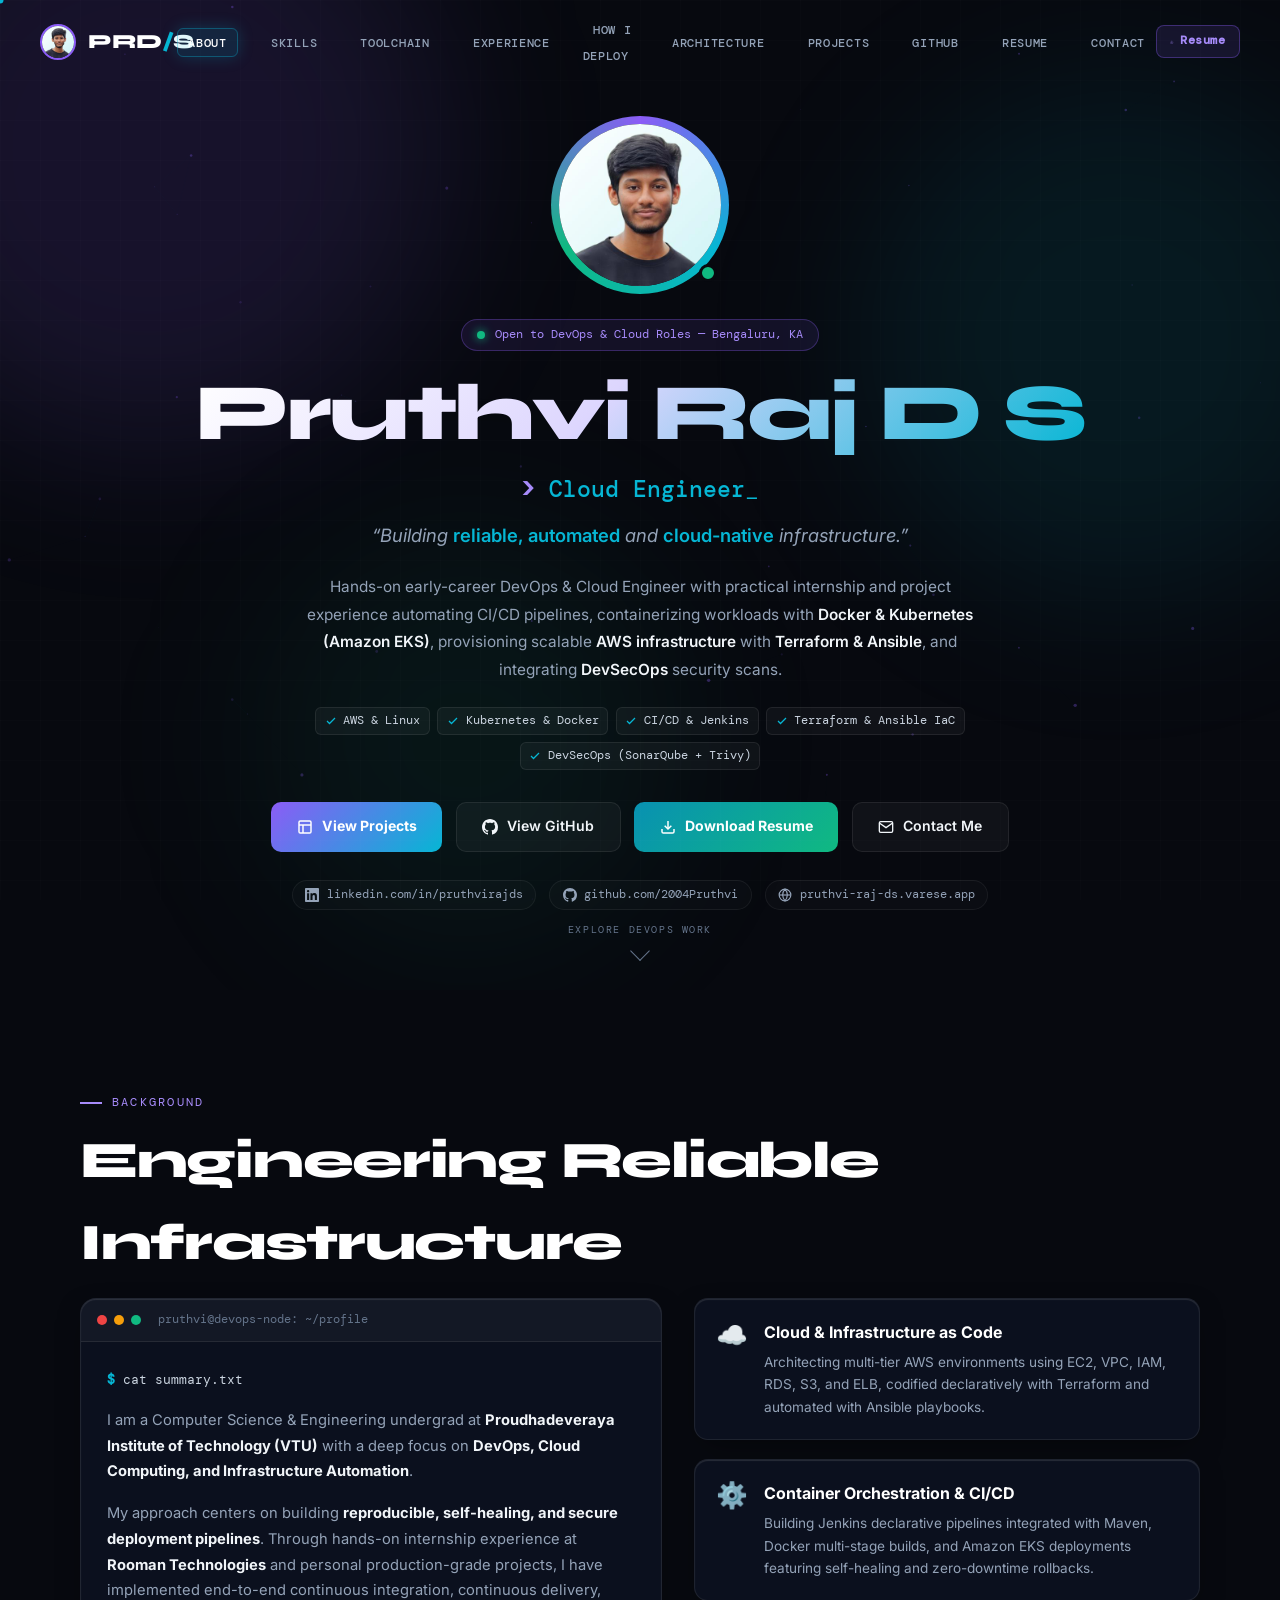
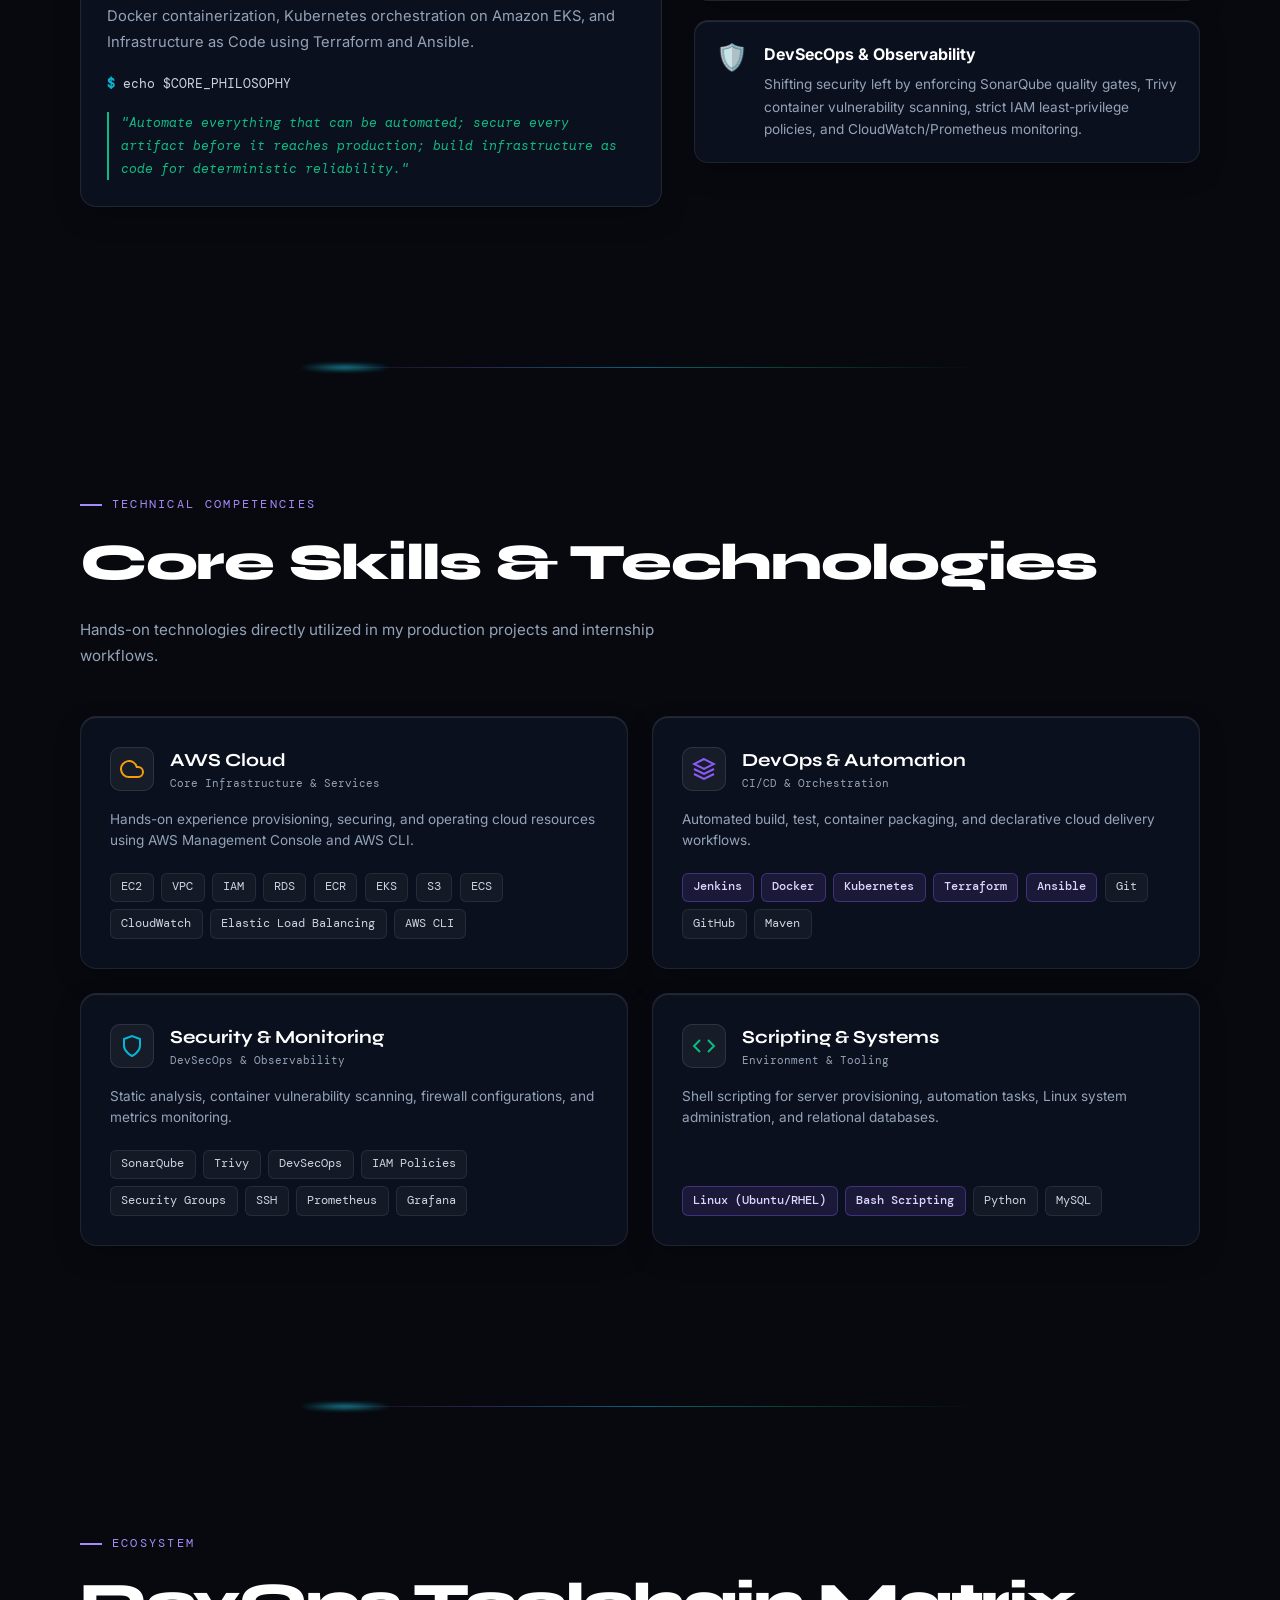
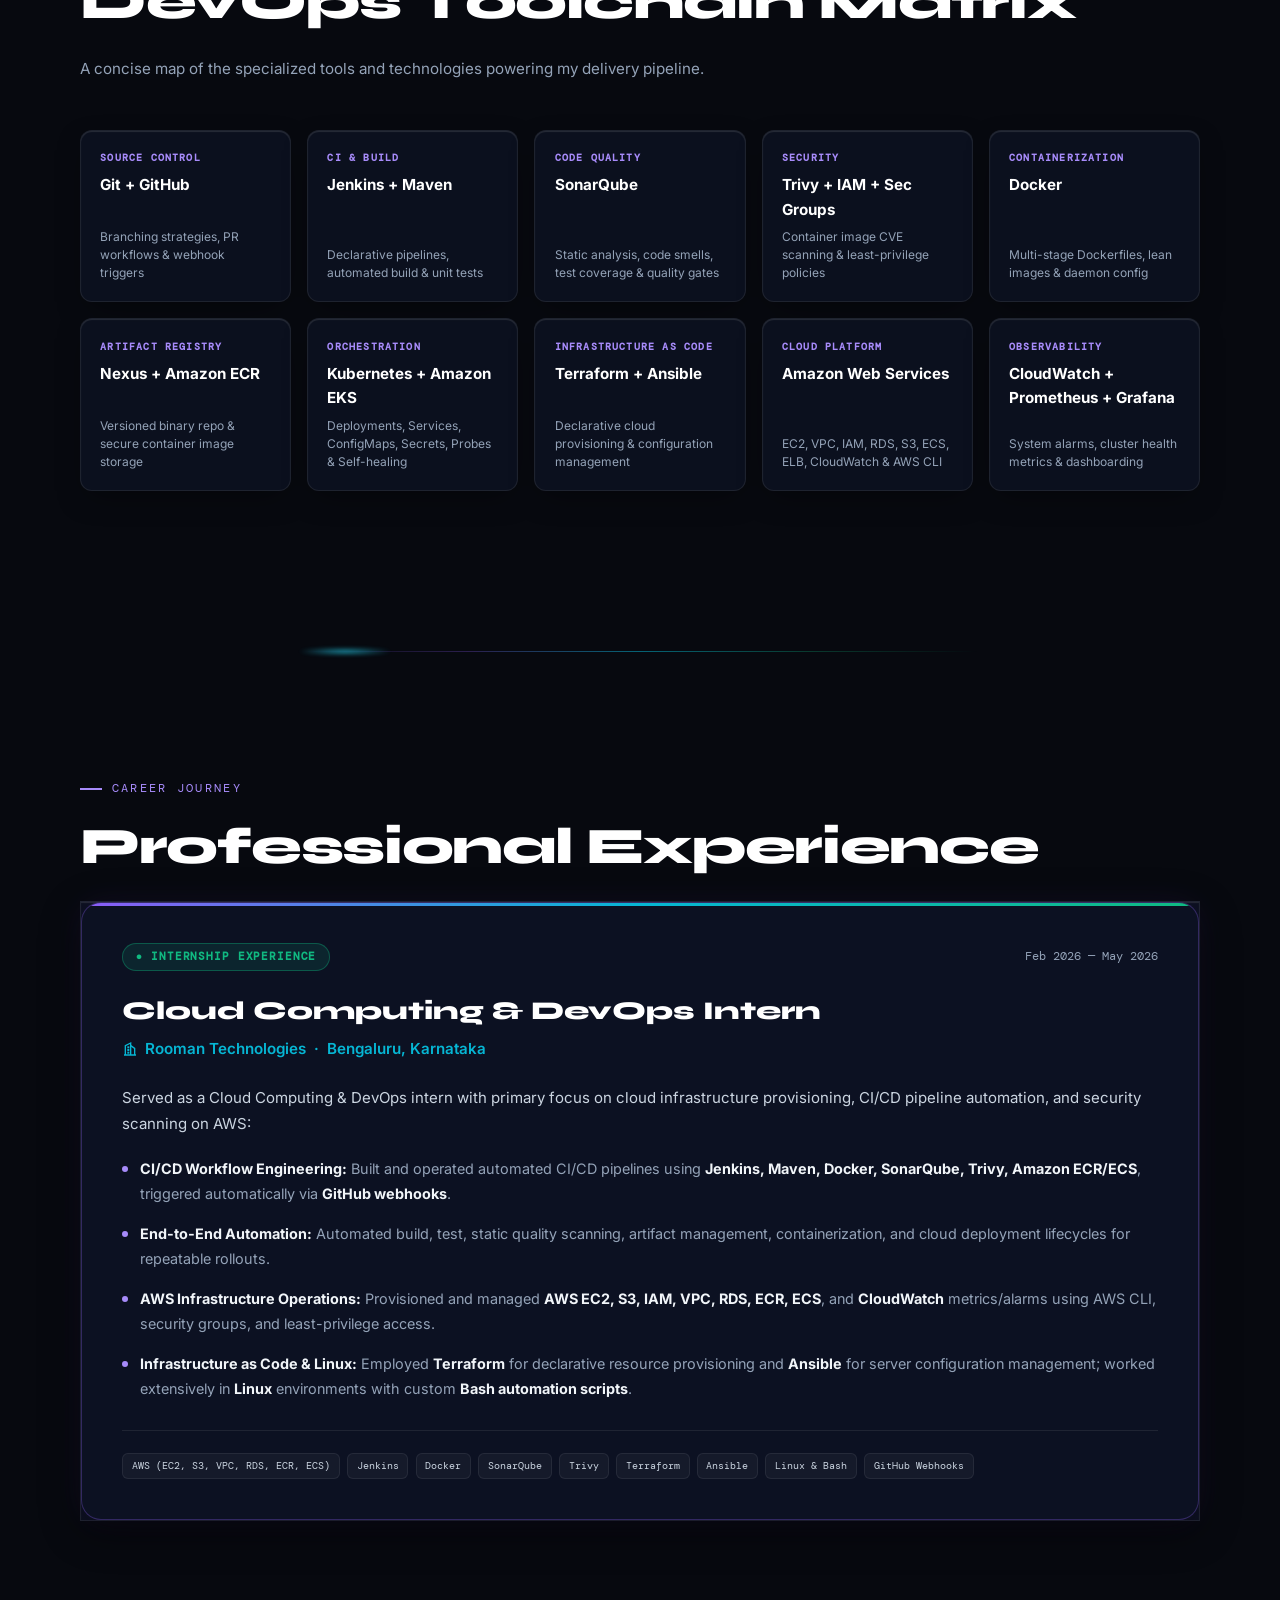
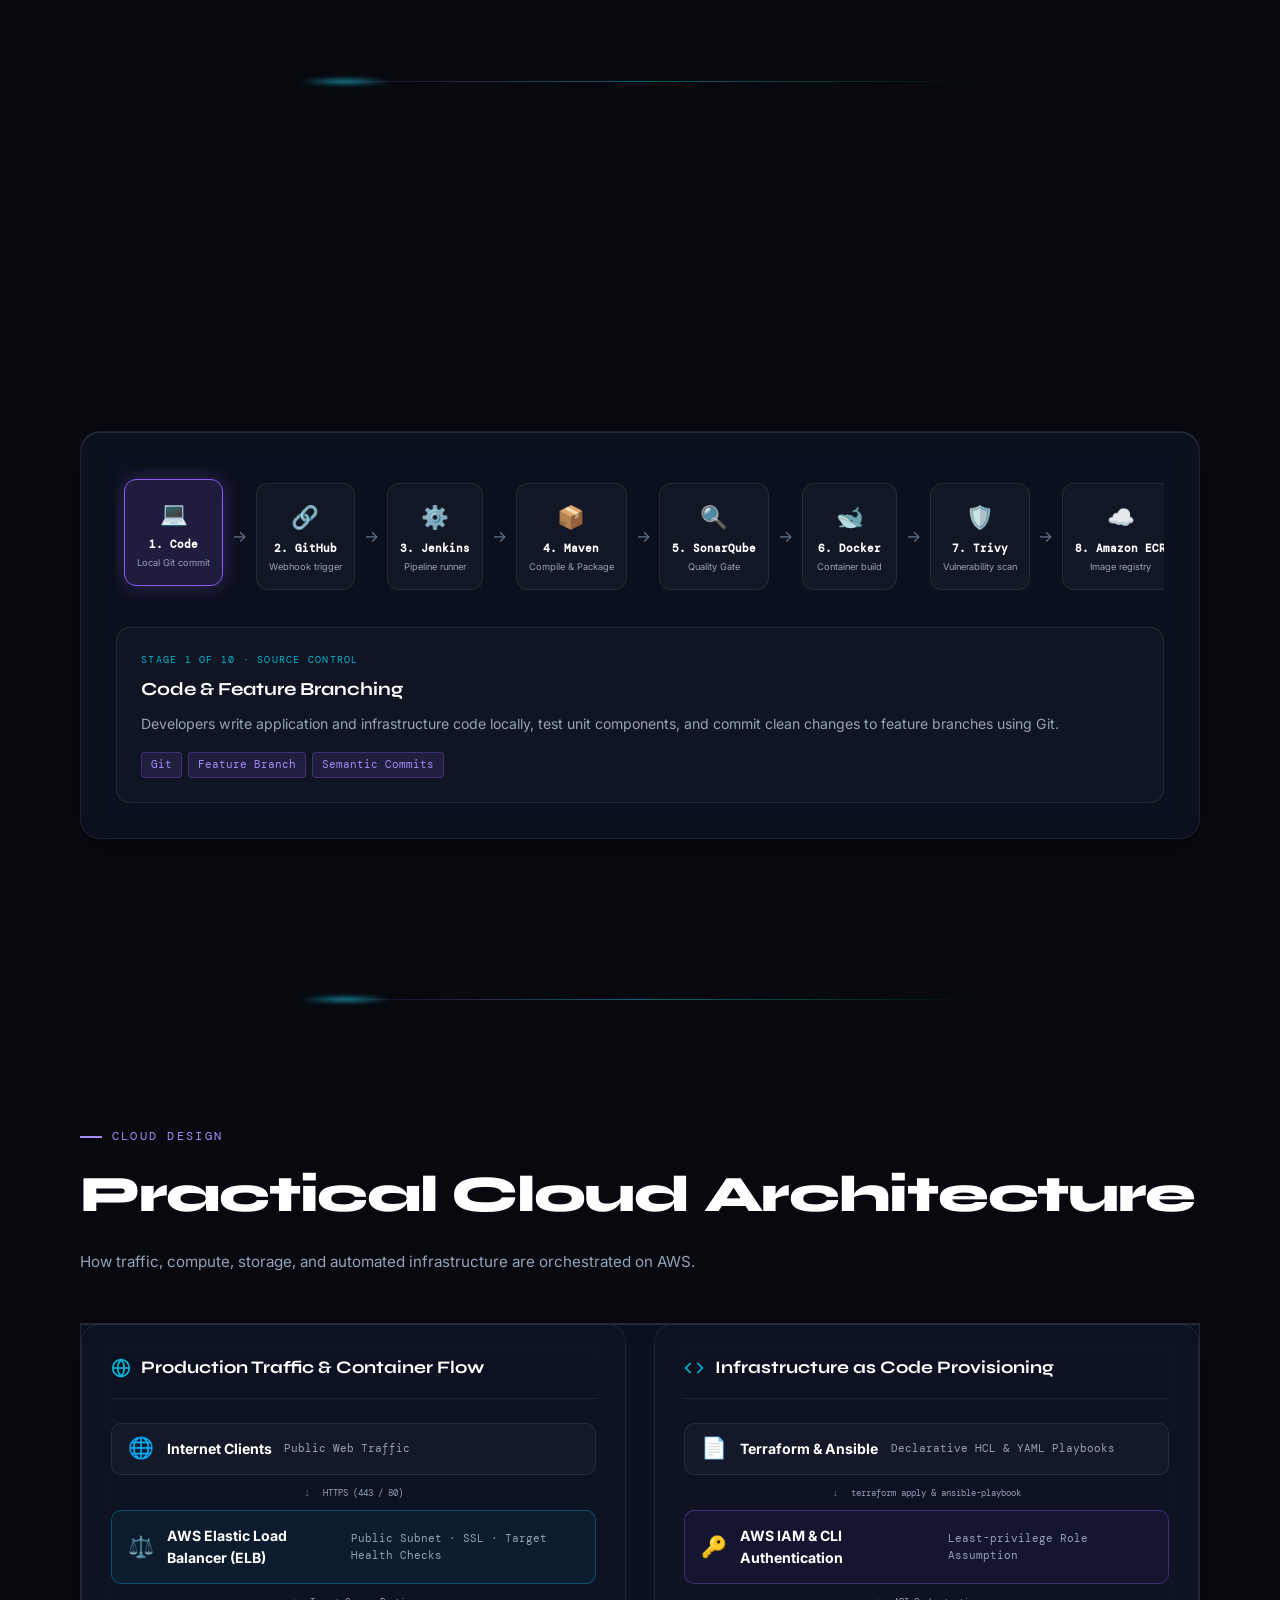
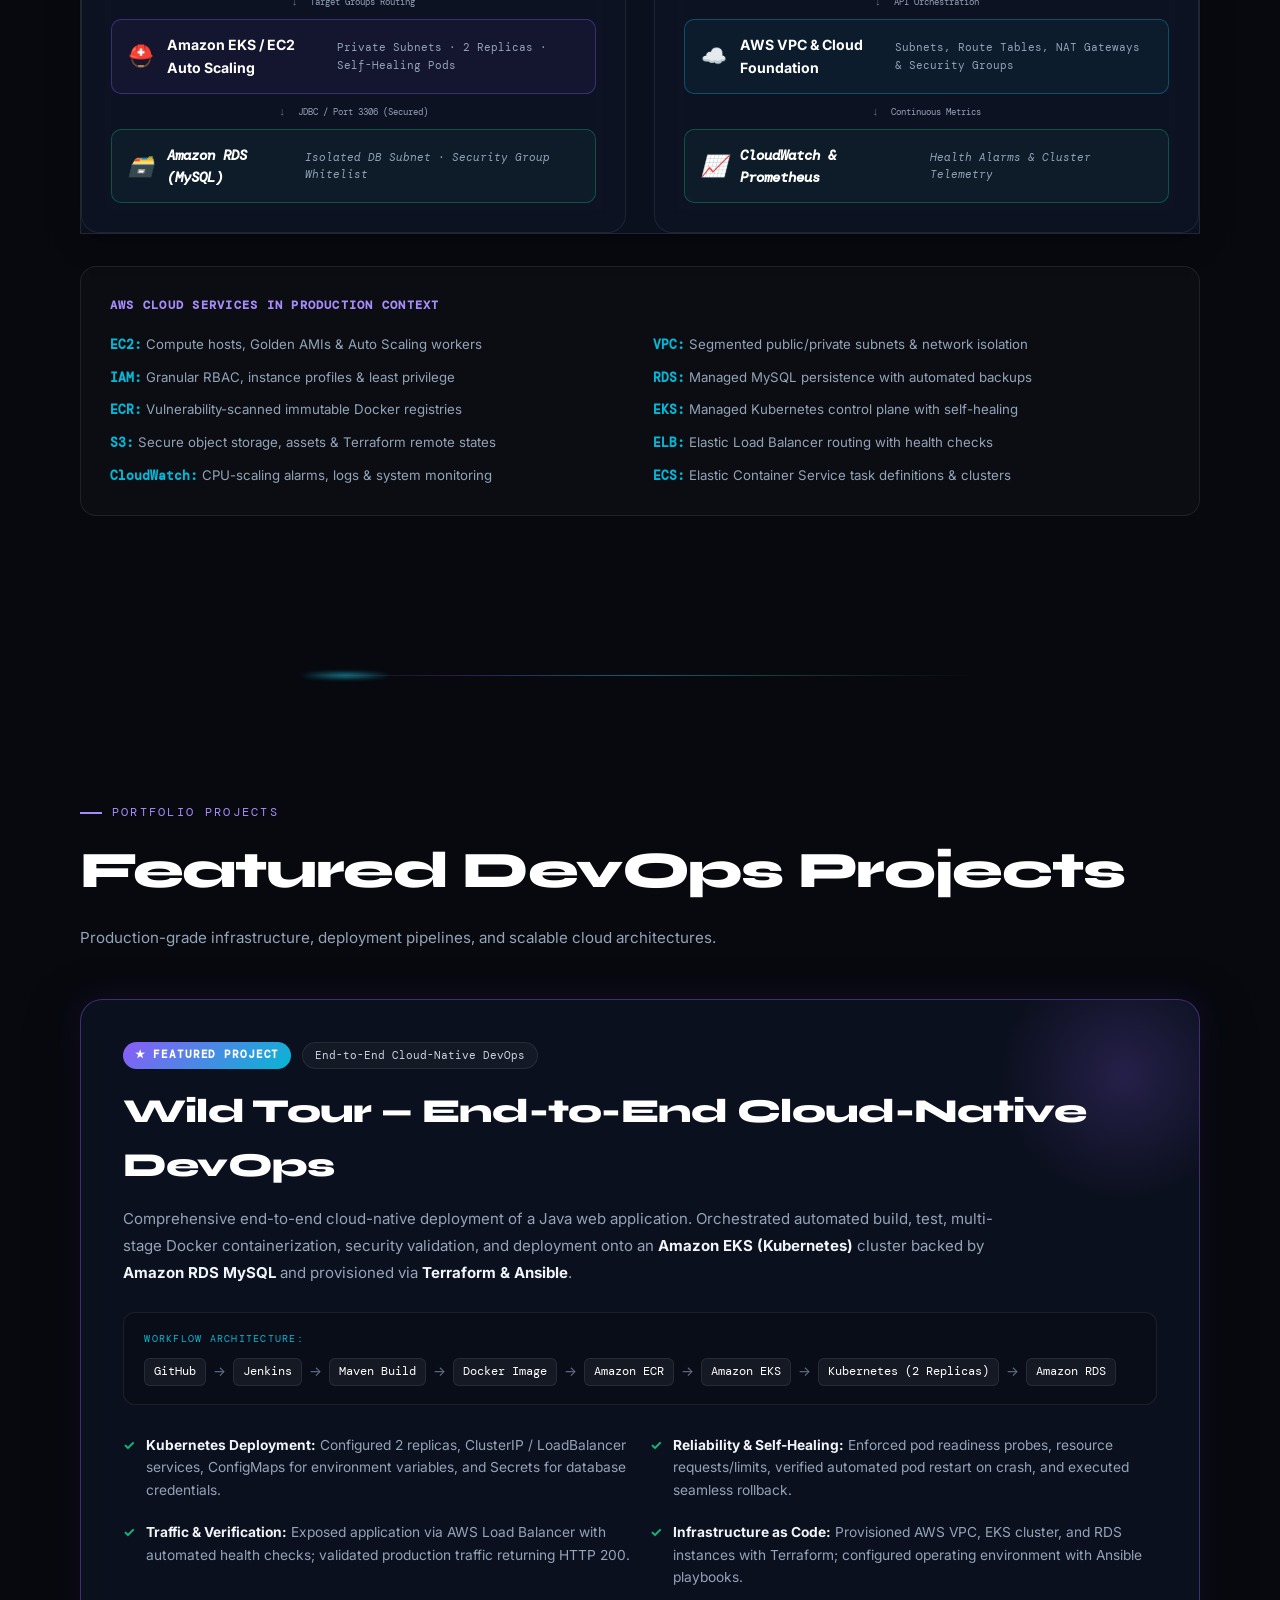
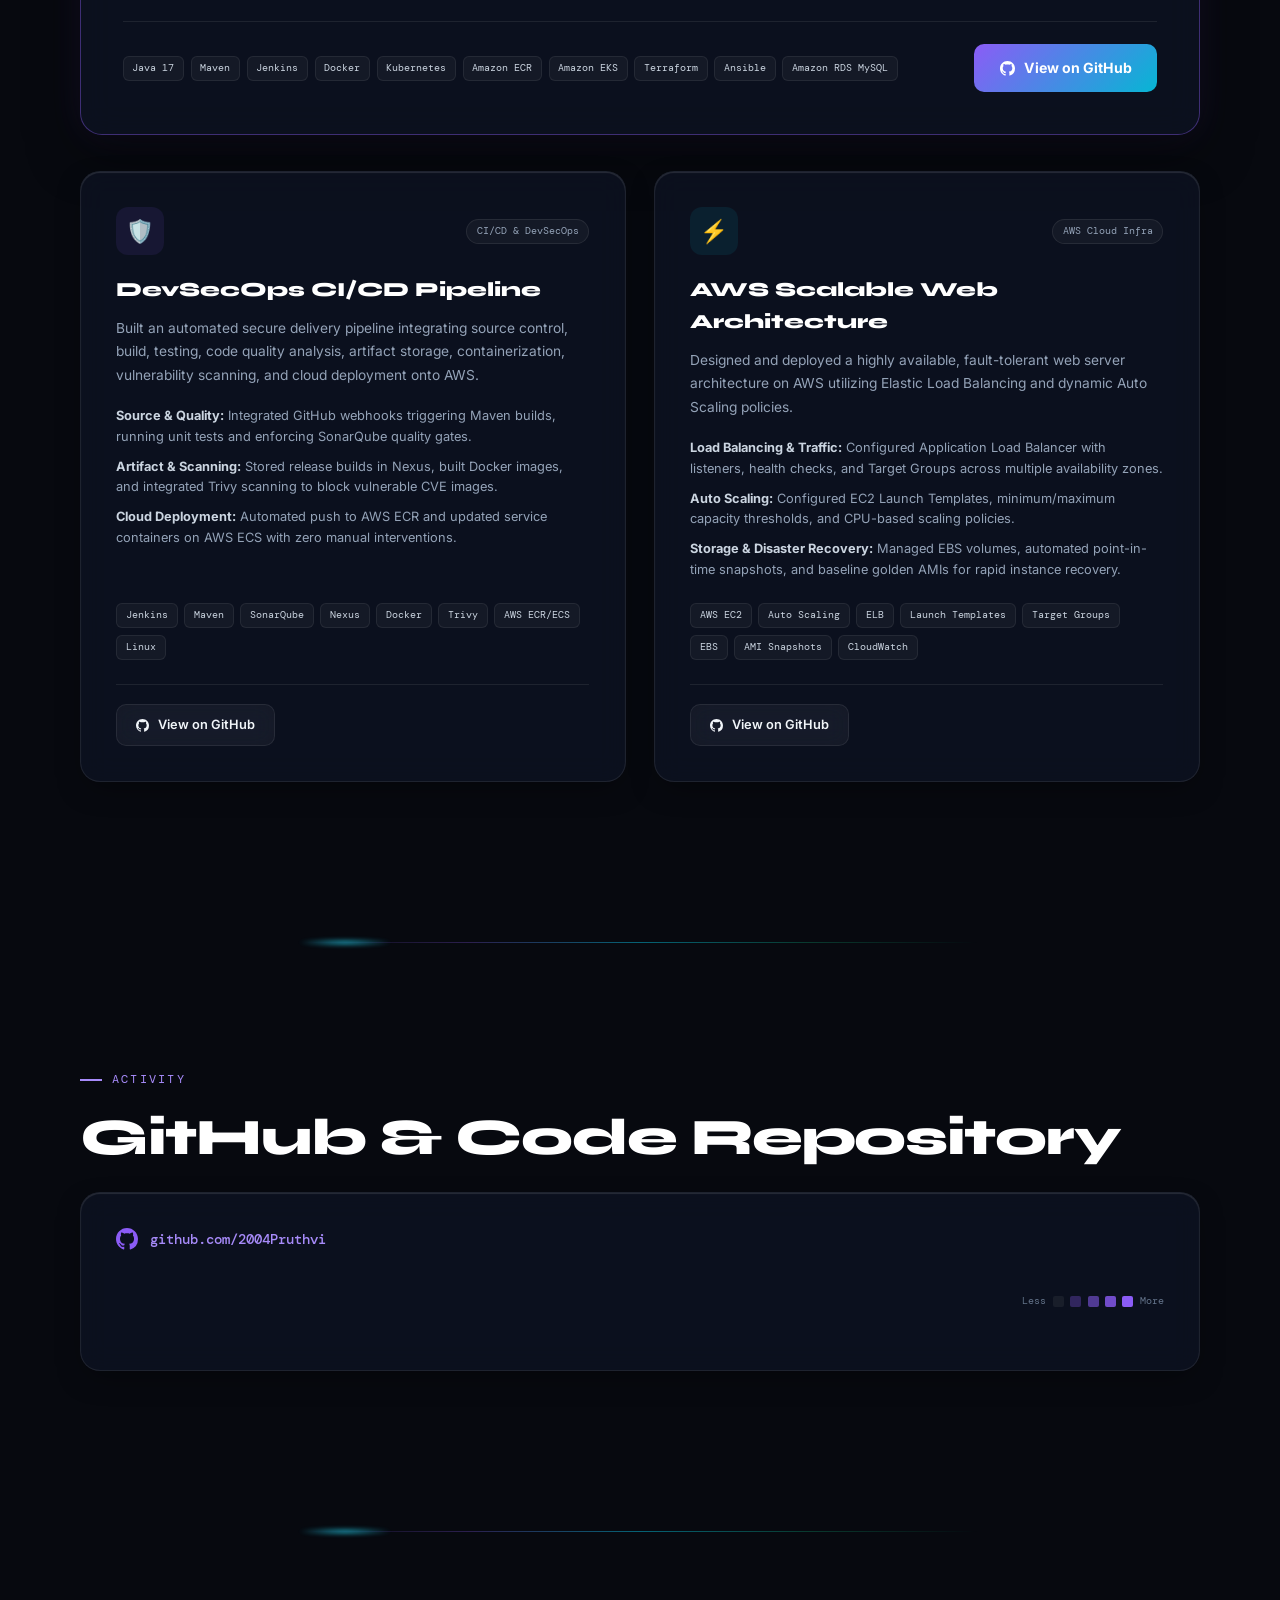
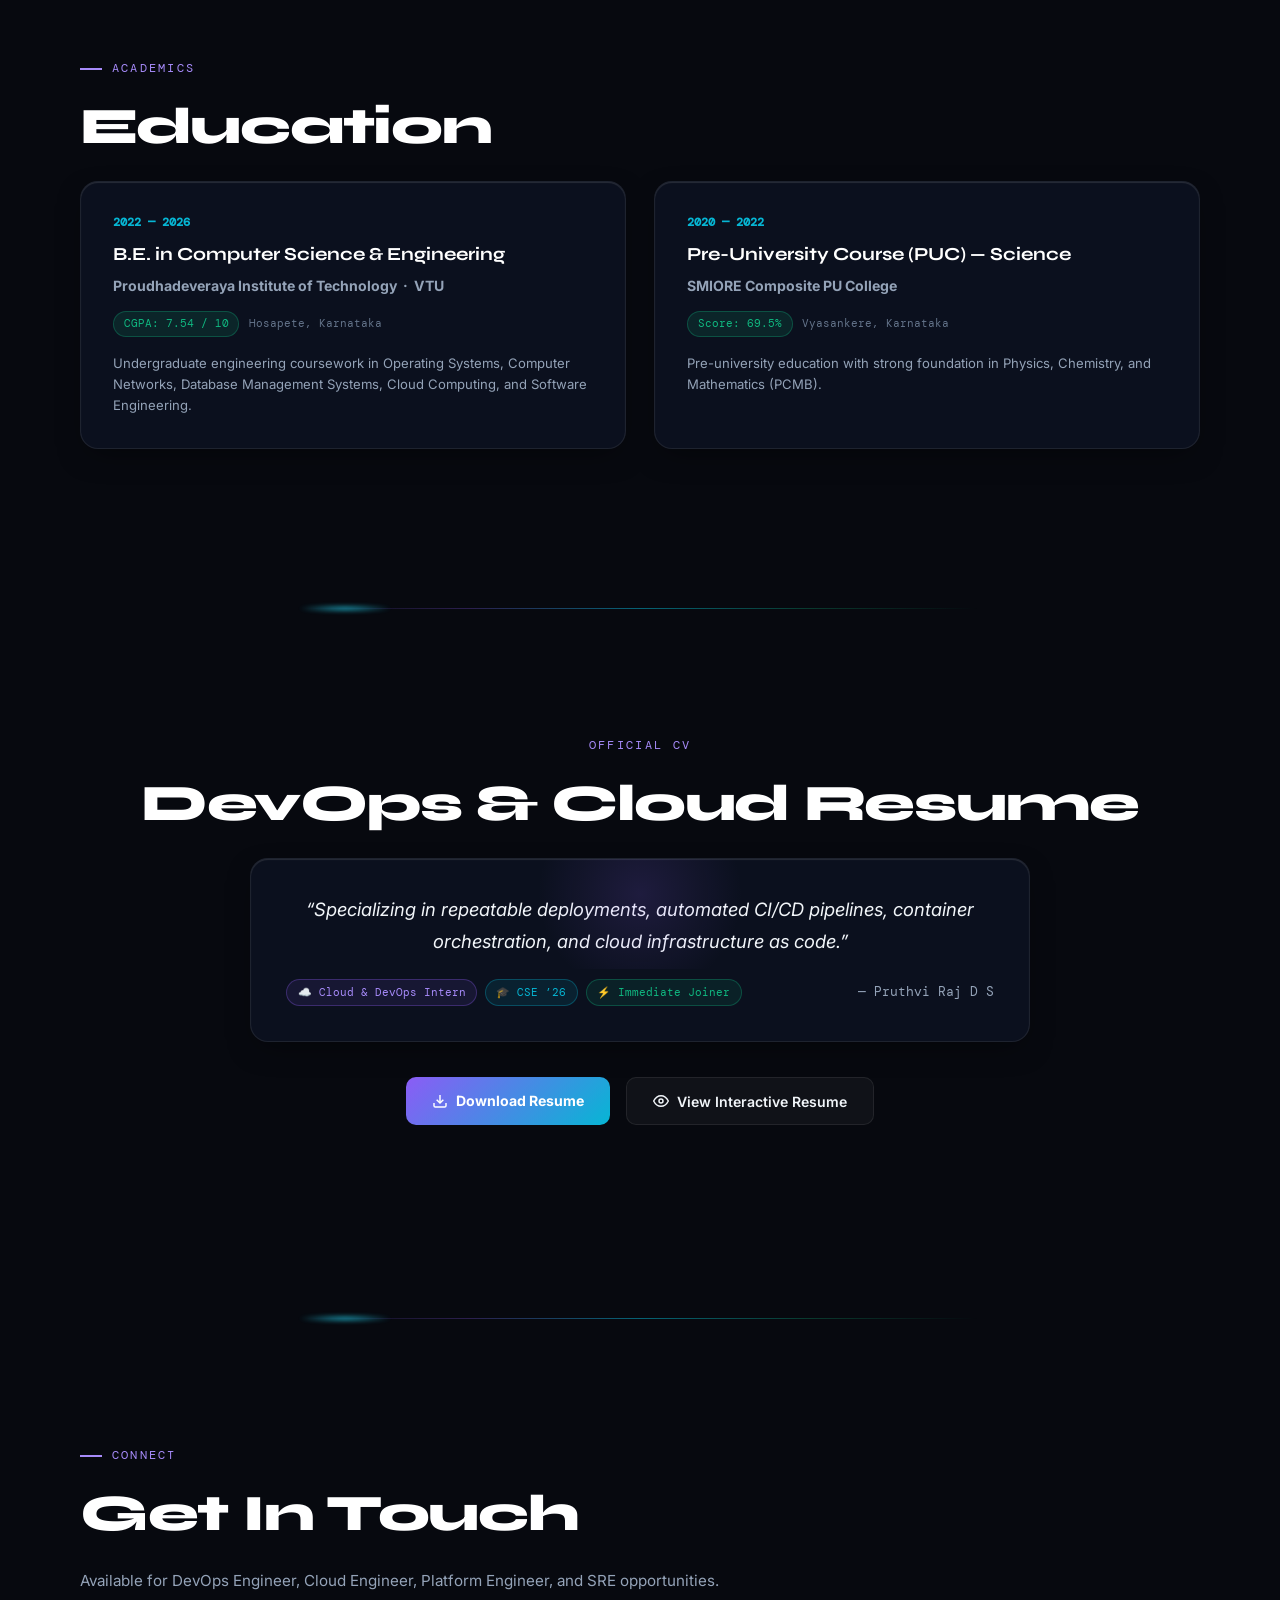
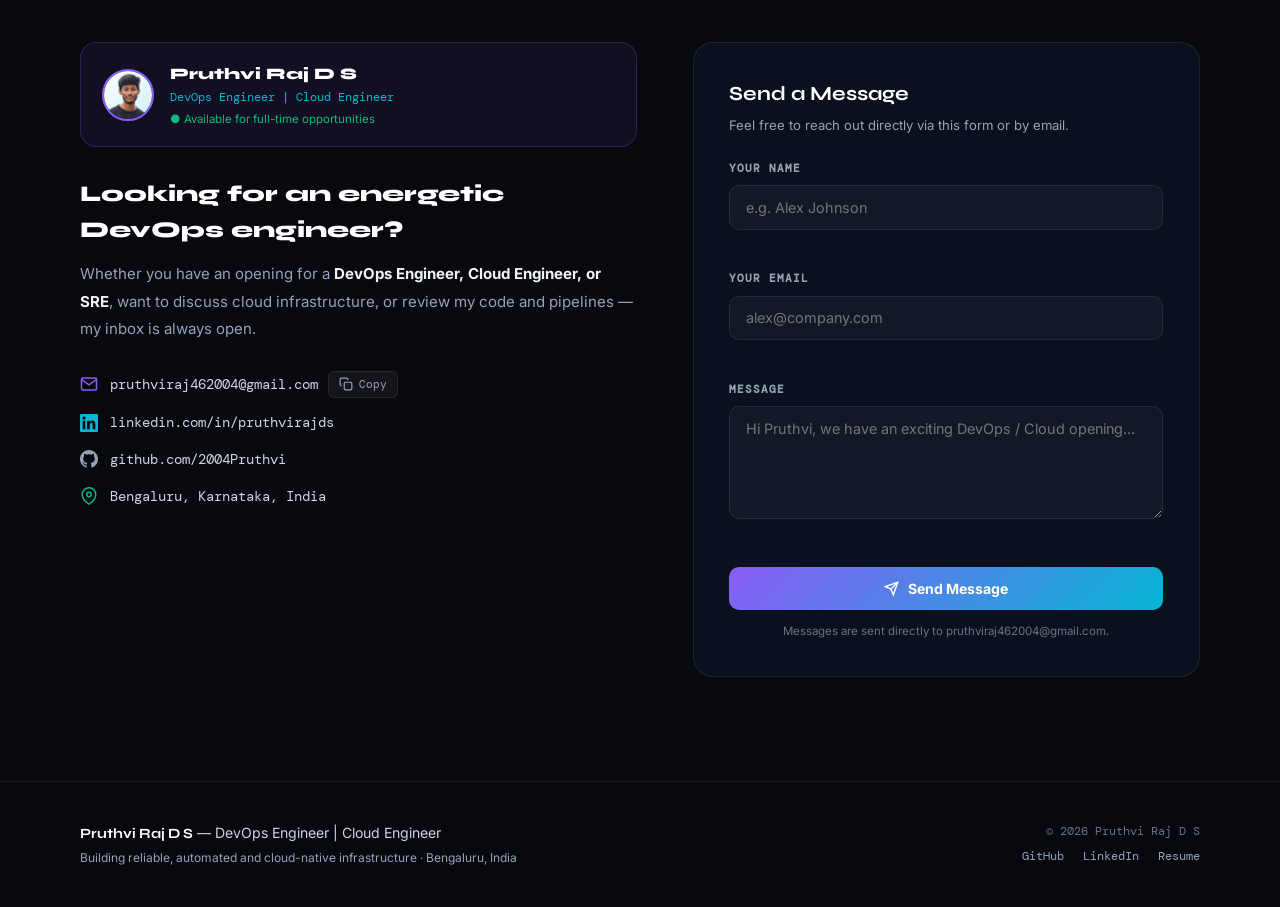
==== commit 337df5a7: "fix: hide Cython from GitHub top languages card" ====
--- a/index.html
+++ b/index.html
@@ -894,7 +894,7 @@
           </div>
           <div class="gh-stats-row">
             <img src="https://github-readme-stats.vercel.app/api?username=2004Pruthvi&show_icons=true&theme=transparent&title_color=8b5cf6&text_color=94a3b8&icon_color=06b6d4&border_color=ffffff15&bg_color=00000000&count_private=true" alt="GitHub Stats Card" class="gh-stat-img" onerror="this.style.display='none'"/>
-            <img src="https://github-readme-stats.vercel.app/api/top-langs/?username=2004Pruthvi&layout=compact&theme=transparent&title_color=8b5cf6&text_color=94a3b8&border_color=ffffff15&bg_color=00000000&langs_count=8&card_width=400" alt="Top Languages Card" class="gh-stat-img" onerror="this.style.display='none'"/>
+            <img src="https://github-readme-stats.vercel.app/api/top-langs/?username=2004Pruthvi&layout=compact&theme=transparent&title_color=8b5cf6&text_color=94a3b8&border_color=ffffff15&bg_color=00000000&langs_count=8&card_width=400&hide=cython" alt="Top Languages Card" class="gh-stat-img" onerror="this.style.display='none'"/>
           </div>
         </div>
       </div>
